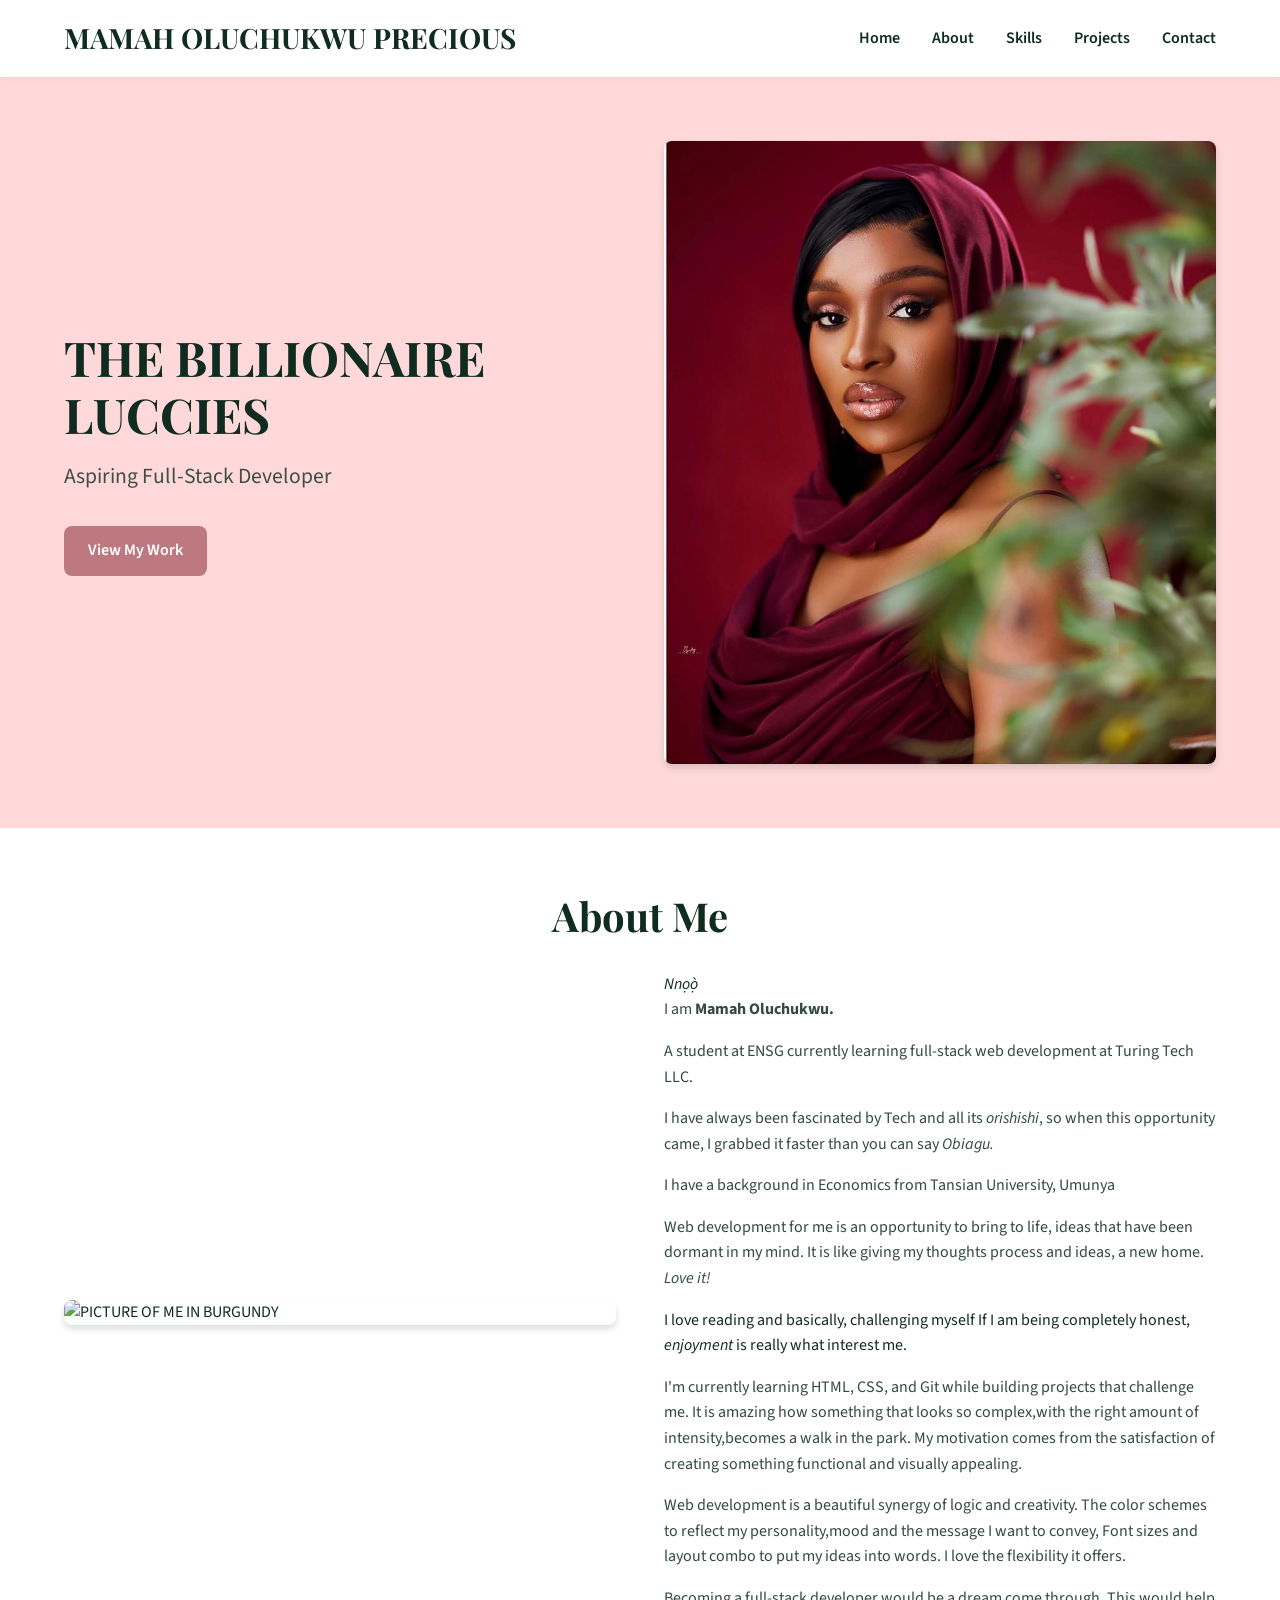
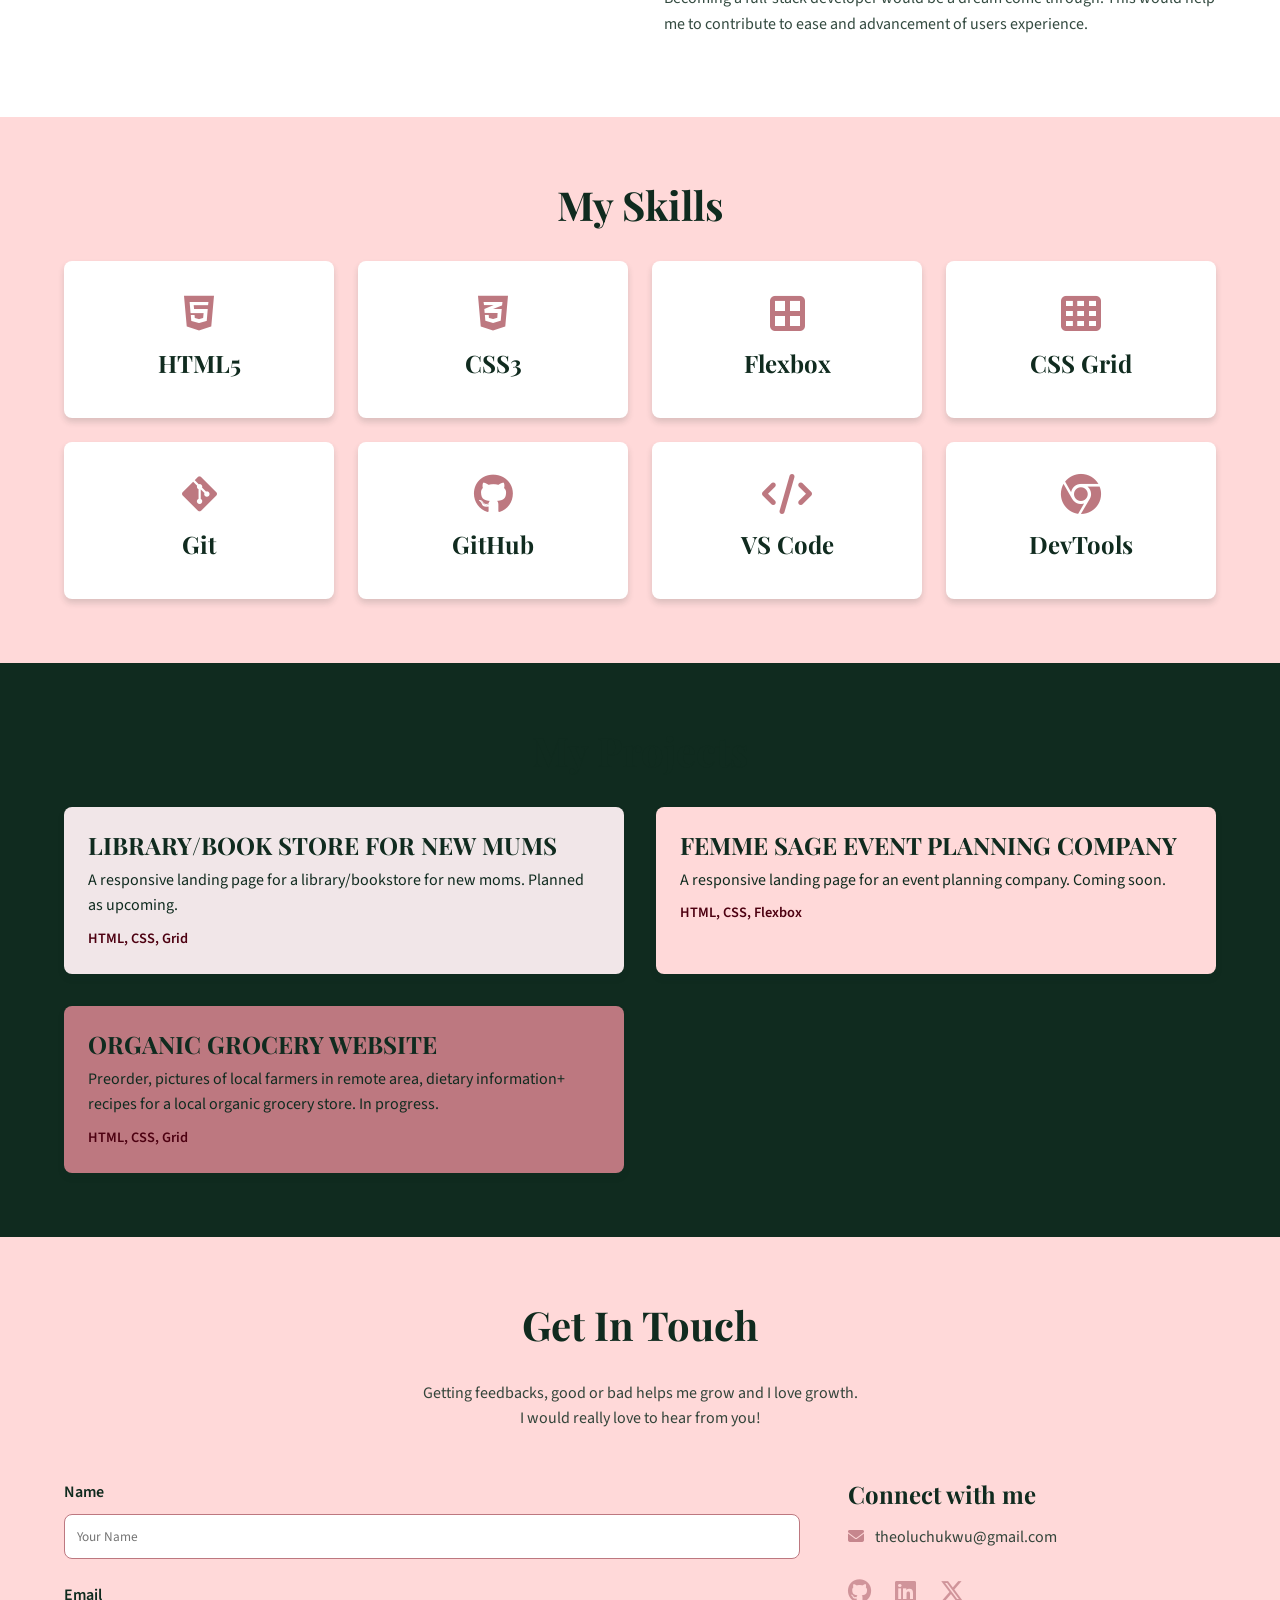
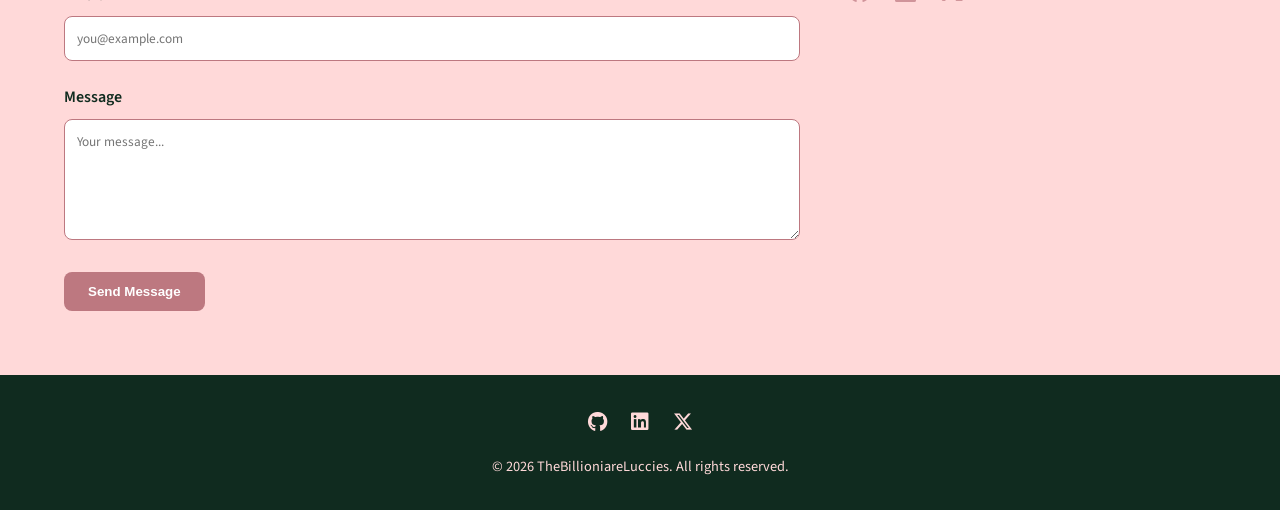
==== index.html @ 10943e88 "first commit" ====
<!DOCTYPE html>
<html lang="en">
<head>
  <meta charset="UTF-8">
  <meta name="viewport" content="width=device-width, initial-scale=1.0">
  <title>MAMAH OLUCHUKWU PRECIOUS | Portfolio</title>
  <!-- Google Fonts: Playfair Display for headings, Source Sans Pro for body -->
  <link href="https://fonts.googleapis.com/css2?family=Playfair+Display:wght@600;700&family=Source+Sans+Pro:wght@400;600&display=swap" rel="stylesheet">
  <!-- Font Awesome for icons -->
  <link rel="stylesheet" href="https://cdnjs.cloudflare.com/ajax/libs/font-awesome/6.5.0/css/all.min.css">
  <link rel="stylesheet" href="./index.css">
</head>
<body>
  <!-- 1. Navigation Bar (Sticky) -->
  <header>
    <nav id="navbar">
      <div class="container nav-container">
        <a href="#home" class="logo">MAMAH OLUCHUKWU PRECIOUS</a>
        
        <!-- CSS-only hamburger toggle -->
        <input type="checkbox" id="nav-toggle" class="nav-toggle" aria-label="Toggle navigation">
        <label for="nav-toggle" class="hamburger" aria-expanded="false" aria-controls="nav-links">
          <i class="fa-solid fa-bars"></i>
        </label>

        <ul class="nav-links" id="nav-links">
          <li><a href="#home">Home</a></li>
          <li><a href="#about">About</a></li>
          <li><a href="#skills">Skills</a></li>
          <li><a href="#projects">Projects</a></li>
          <li><a href="#contact">Contact</a></li>
        </ul>
      </div>
    </nav>
  </header>

  <main>
    <!-- 2. Hero Section -->
    <section id="home" class="hero">
      <div class="container hero-content">
        <div class="hero-text">
          <h1>THE BILLIONAIRE LUCCIES</h1>
          <p class="tagline">Aspiring Full-Stack Developer</p>
          <a href="#projects" class="btn">View My Work</a>
        </div>
        <div class="hero-img">
          <img src="./images/WhatsApp Image 2026-04-25 at 9.08.44 AM.jpeg" alt="PICTURE OF ME IN BURGUNDY">
        </div>
      </div>
    </section>

    <!-- 3. About Me Section -->
    <section id="about" class="about">
      <div class="container">
        <h2>About Me</h2>
        <div class="about-grid">
          <div class="about-img">
            <img src="./images/IMG_9413.JPG (1).jpeg" alt="PICTURE OF ME IN BURGUNDY">
          </div>
          <div class="about-text">
             <em>Nnọọ̀</em>
                      <p>I am <strong>Mamah Oluchukwu.</strong>
                     <p>A student at ENSG currently learning full-stack web development at Turing Tech LLC.</p>
                     <p>I have always been fascinated by Tech and all its <em>orishishi</em>, so when this opportunity came, I grabbed it faster than you can say <em>Obiagu.</em></p>
                   <p>I have a background in Economics from Tansian University, Umunya</p>
                    </p><p> Web development for me is an opportunity to bring to life, ideas that have been dormant  in my mind. It is like giving my thoughts process and ideas, a new home. <em>Love it!</em></p>I love reading and basically, challenging myself If I am being completely honest, <em>enjoyment</em> is really what interest me.</p>
                    
            <p>I'm currently learning HTML, CSS, and Git while building projects that challenge me. It is amazing how something that looks so complex,with the right amount of intensity,becomes a walk in the park. My motivation comes from the satisfaction of creating something functional and visually appealing.</p>
            <p>Web development is a beautiful synergy of logic and creativity. The color schemes to reflect my personality,mood and the message I want to convey, Font sizes and layout combo to put my ideas into words. I love the flexibility it offers.<p>Becoming a full-stack developer would be a dream come through. This would help me  to contribute to ease and advancement of users experience.</p
          
        
      </div>
        </div>
      </div>
    </section>
    
    

    <!-- 4. Skills Section -->
    <section id="skills" class="skills">
      <div class="container">
        <h2>My Skills</h2>
        <div class="skills-grid">
          <article class="skill-card">
            <i class="fa-brands fa-html5"></i>
            <h3>HTML5</h3>
          </article>
          <article class="skill-card">
            <i class="fa-brands fa-css3-alt"></i>
            <h3>CSS3</h3>
          </article>
          <article class="skill-card">
            <i class="fa-solid fa-border-all"></i>
            <h3>Flexbox</h3>
          </article>
          <article class="skill-card">
            <i class="fa-solid fa-table-cells"></i>
            <h3>CSS Grid</h3>
          </article>
          <article class="skill-card">
            <i class="fa-brands fa-git-alt"></i>
            <h3>Git</h3>
          </article>
          <article class="skill-card">
            <i class="fa-brands fa-github"></i>
            <h3>GitHub</h3>
          </article>
          <article class="skill-card">
            <i class="fa-solid fa-code"></i>
            <h3>VS Code</h3>
          </article>
          <article class="skill-card">
            <i class="fa-brands fa-chrome"></i>
            <h3>DevTools</h3>
          </article>
        </div>
      </div>
    </section>

    <!-- 5. Projects Showcase -->
    <section id="projects" class="projects">
      <div class="container">
        <h2>My Projects</h2>
        <div class="projects-grid">
            <article class="my-project1">
                <div class="project-img">
                    <div class="project-overlay">
                        <a href="#" class="btn-small">Live Demo</a>
                        <a href="#" class="btn-small">GitHub</a>
                    </div>
                </div>
               <div class="project-info">
              <h3>LIBRARY/BOOK STORE FOR NEW MUMS</h3>
              <p>A responsive landing page for a library/bookstore for new moms. Planned as upcoming.
              <p class="tech-used">HTML, CSS, Grid</p>
            </div>
          </article>

          <article class="my-project2">
            <div class="project-img">
              <div class="project-overlay">
                <a href="#" class="btn-small">Live Demo</a>
                <a href="#" class="btn-small">GitHub</a>
              </div>
            </div>
            <div class="project-info">
               <h3>FEMME SAGE EVENT PLANNING COMPANY</h3>
              <p>A responsive landing page for an event planning company. Coming soon. 
              </p>
              <p class="tech-used">HTML, CSS, Flexbox</p>
            </div>
          </article>

          <article class="my-project3">
            <div class="project-img">
              <div class="project-overlay">
                <a href="#" class="btn-small">Live Demo</a>
                <a href="#" class="btn-small">GitHub</a>
              </div>
            <div class="project-info">
              
              <h3>ORGANIC GROCERY WEBSITE</h3>
              <p>Preorder, pictures of local farmers in remote area, dietary information+ recipes for a local organic grocery store. In progress.</p>
              <p class="tech-used">HTML, CSS, Grid</p>
            </div>
          </article>
        </div>
      </div>
    </section>

    <!-- 6. Contact Section -->
    <section id="contact" class="contact">
      <div class="container">
        <h2>Get In Touch</h2>
        <p class="contact-intro">Getting feedbacks, good or bad helps me grow and I love growth.
          <br>I would really love to hear from you!</p>
        <div class="contact-grid">
          <form class="contact-form" action="#" method="post">
            <label for="name">Name</label>
            <input type="text" id="name" name="name" placeholder="Your Name" required>

            <label for="email">Email</label>
            <input type="email" id="email" name="email" placeholder="you@example.com" required>

            <label for="message">Message</label>
            <textarea id="message" name="message" rows="5" placeholder="Your message..." required></textarea>

            <button type="submit" class="btn">Send Message</button>
          </form>

          <div class="contact-info">
            <h3>Connect with me</h3>
            <p><i class="fa-solid fa-envelope"></i> theoluchukwu@gmail.com</p>
            <div class="social-links">
              <a href="https://github.com/billionaireoluchukwu/Personal-project-html" aria-label="GitHub"><i class="fa-brands fa-github"></i></a>
              <a href="https://www.linkedin.com/in/mamah-oluchukwu-2964941b4/?lipi=urn%3Ali%3Apage%3Ad_flagship3_feed%3BiszJFeLiRJqVcAa8MVOJcA%3D%3D" aria-label="LinkedIn"><i class="fa-brands fa-linkedin"></i></a>
              <a href="https://x.com/lulubillionaire?s=21k" aria-label="Twitter"><i class="fa-brands fa-x-twitter"></i></a>
            </div>
          </div>
        </div>
      </div>
    </section>
  </main>

  <!-- 7. Footer -->
  <footer class="footer">
    <div class="container">
      <div class="footer-social">
        <a href="#" aria-label="GitHub"><i class="fa-brands fa-github"></i></a>
        <a href="#" aria-label="LinkedIn"><i class="fa-brands fa-linkedin"></i></a>
        <a href="#" aria-label="Twitter"><i class="fa-brands fa-x-twitter"></i></a>
      </div>
      <p>&copy; 2026 TheBillioniareLuccies. All rights reserved.</p>
    </div>
  </footer>
</body>
</html>
---- index.css ----
/* ===== Base & Variables ===== */
:root {
  /* New Palette: #bd7880 #102b1f #ffd9d9 #4d0011 */
  --primary: #bd7880;        /* Dusty Rose - main accent, buttons, links */
  --primary-dark: #4d0011;   /* Deep Burgundy - hover states */
  --text: #102b1f;           /* Dark Green - main text */
  --text-light: #102b1f;     /* Same dark green at lower opacity via color */
  --bg: #FFFFFF;             /* White - main background */
  --bg-alt: #ffd9d9;         /* Blush Pink - alternate section bg */
  --footer-bg: #102b1f;      /* Dark Green - footer */
  --radius: 8px;
  --shadow: 0 4px 6px rgba(16, 43, 31, 0.15);
  --transition: all 0.3s ease;
}

* {
  margin: 0;
  padding: 0;
  box-sizing: border-box;
}

html {
  scroll-behavior: smooth;
  font-size: 16px;
}

body {
  font-family: 'Source Sans Pro', sans-serif;
  color: var(--text);
  background: var(--bg);
  line-height: 1.6;
}

h1, h2, h3 {
  font-family: 'Playfair Display', serif;
  font-weight: 700;
  line-height: 1.2;
}

h1 { font-size: 3rem; margin-bottom: 1rem; }
h2 { font-size: 2.5rem; margin-bottom: 2rem; text-align: center; }
h3 { font-size: 1.5rem; margin-bottom: 0.5rem; }

img {
  max-width: 100%;
  height: auto;
  display: block;
}

a {
  color: var(--primary);
  text-decoration: none;
  transition: var(--transition);
}

a:hover {
  color: var(--primary-dark);
}

.container {
  width: 90%;
  max-width: 1200px;
  margin: 0 auto;
  padding: 4rem 0;
}

.btn {
  display: inline-block;
  background: var(--primary);
  color: #fff;
  padding: 0.75rem 1.5rem;
  border-radius: var(--radius);
  font-weight: 600;
  transition: var(--transition);
  border: none;
  cursor: pointer;
}

.btn:hover {
  background: var(--primary-dark);
  transform: translateY(-2px);
  box-shadow: var(--shadow);
}

.btn-small {
  padding: 0.5rem 1rem;
  font-size: 0.9rem;
  background: var(--primary);
  color: #fff;
  border-radius: var(--radius);
}

/* ===== 1. Navigation Bar ===== */
#navbar {
  position: sticky;
  top: 0;
  background: var(--bg);
  box-shadow: 0 2px 4px rgba(0,0,0,0.05);
  z-index: 100;
}

.nav-container {
  display: flex;
  justify-content: space-between;
  align-items: center;
  padding: 1rem 0;
  position: relative;
}

.logo {
  font-family: 'Playfair Display', serif;
  font-size: 1.75rem;
  font-weight: 700;
  color: var(--text);
}

.nav-links {
  display: flex;
  list-style: none;
  gap: 2rem;
}

.nav-links a {
  color: var(--text);
  font-weight: 600;
}

.nav-links a:hover {
  color: var(--primary);
}

/* CSS-only hamburger */
.nav-toggle {
  display: none;
}

.hamburger {
  display: none;
  background: none;
  border: none;
  font-size: 1.5rem;
  cursor: pointer;
  color: var(--text);
}

/* ===== 2. Hero Section ===== */
.hero {
  background: var(--bg-alt);
}

.hero-content {
  display: flex;
  align-items: center;
  gap: 3rem;
}

.hero-text {
  flex: 1;
}

.tagline {
  font-size: 1.35rem;
  color: var(--text);
  margin-bottom: 2rem;
  opacity: 0.8;
}

.hero-img {
  flex: 1;
}

.hero-img img {
  border-radius: var(--radius);
  box-shadow: var(--shadow);
}

/* ===== 3. About Section ===== */
.about-grid {
  display: grid;
  grid-template-columns: 1fr 1fr;
  gap: 3rem;
  align-items: center;
}

.about-img img {
  border-radius: var(--radius);
  box-shadow: var(--shadow);
}

.about-text p {
  margin-bottom: 1rem;
  color: var(--text);
  opacity: 0.85;
}

/* ===== 4. Skills Section ===== */
.skills {
  background: var(--bg-alt);
}

.skills-grid {
  display: grid;
  grid-template-columns: repeat(4, 1fr);
  gap: 1.5rem;
}

.skill-card {
  background: var(--bg);
  padding: 2rem 1rem;
  text-align: center;
  border-radius: var(--radius);
  box-shadow: var(--shadow);
  transition: var(--transition);
}

.skill-card:hover {
  transform: translateY(-5px);
  box-shadow: 0 8px 15px rgba(0,0,0,0.1);
}

.skill-card i {
  font-size: 2.5rem;
  color: var(--primary);
  margin-bottom: 1rem;
}

/* ===== 5. Projects Section ===== */

.projects {
  background-color: #102b1f;
}
.projects-grid {
  display: grid;
  grid-template-columns: repeat(2, 1fr);
  gap: 2rem;
}

.my-project1 {
  background-color: #f1e6e8;
   border-radius: var(--radius);
  overflow: hidden;
  box-shadow: var(--shadow);
  transition: var(--transition);
}

.my-project2 {
  background-color: #ffd9d9;
   border-radius: var(--radius);
  overflow: hidden;
  box-shadow: var(--shadow);
  transition: var(--transition);
}

.my-project3 {
  background-color: #bd7880;
   border-radius: var(--radius);
  overflow: hidden;
  box-shadow: var(--shadow);
  transition: var(--transition);
}
.project-card {
  background: var(--bg);
  border-radius: var(--radius);
  overflow: hidden;
  box-shadow: var(--shadow);
  transition: var(--transition);
}

.my-project1:hover, 
 .my-project2:hover,
 .my-project3:hover {
  transform: translateY(-5px);
}

.project-img {
  position: relative;
  overflow: hidden;
}

.project-overlay {
  position: absolute;
  inset: 0;
  background: rgba(77, 0, 17, 0.9);
  display: flex;
  justify-content: center;
  align-items: center;
  gap: 1rem;
  opacity: 0;
  transition: var(--transition);
}

.project-card:hover .project-overlay {
  opacity: 1;
}

.project-info {
  padding: 1.5rem;
}

.tech-used {
  font-size: 0.9rem;
  color: var(--primary-dark);
  font-weight: 600;
  margin-top: 0.5rem;
}

/* ===== 6. Contact Section ===== */
.contact {
  background: var(--bg-alt);
}

.contact-intro {
  text-align: center;
  margin-bottom: 3rem;
  color: var(--text);
  opacity: 0.85;
}

.contact-grid {
  display: grid;
  grid-template-columns: 2fr 1fr;
  gap: 3rem;
}

.contact-form label {
  display: block;
  margin-bottom: 0.5rem;
  font-weight: 600;
}

.contact-form input,
.contact-form textarea {
  width: 100%;
  padding: 0.75rem;
  margin-bottom: 1.5rem;
  border: 1px solid var(--primary);
  border-radius: var(--radius);
  font-family: inherit;
  transition: var(--transition);
  background: var(--bg);
}

.contact-form input:focus,
.contact-form textarea:focus {
  outline: none;
  border-color: var(--primary-dark);
  box-shadow: 0 0 0 3px rgba(189, 120, 128, 0.2);
}

.contact-info h3 {
  margin-bottom: 1rem;
}

.contact-info p {
  margin-bottom: 1.5rem;
  color: var(--text);
  opacity: 0.85;
}

.contact-info i {
  margin-right: 0.5rem;
  color: var(--primary);
}

.social-links {
  display: flex;
  gap: 1rem;
}

.social-links a {
  font-size: 1.5rem;
  color: var(--text);
  opacity: 0.7;
}

.social-links a:hover {
  color: var(--primary);
  opacity: 1;
}

/* ===== 7. Footer ===== */
.footer {
  background: var(--footer-bg);
  color: #ffd9d9;
  text-align: center;
}

.footer .container {
  padding: 2rem 0;
}

.footer-social {
  margin-bottom: 1rem;
  display: flex;
  justify-content: center;
  gap: 1.5rem;
}

.footer-social a {
  color: #ffd9d9;
  font-size: 1.25rem;
}

.footer-social a:hover {
  color: #fff;
}

.footer p {
  font-size: 0.9rem;
}

/* ===== Responsive Breakpoints ===== */
/* Tablet: 768px - 1023px */
@media (max-width: 1023px) {
  .skills-grid {
    grid-template-columns: repeat(3, 1fr);
  }
  
  .projects-grid {
    grid-template-columns: 1fr;
  }

  .contact-grid {
    grid-template-columns: 1fr;
  }
}

/* Mobile: 320px - 767px */
@media (max-width: 767px) {
  h1 { font-size: 2.25rem; }
  h2 { font-size: 2rem; }
  
  .container {
    padding: 3rem 0;
  }

  /* CSS-only hamburger menu */
  .hamburger {
    display: block;
    z-index: 101;
  }

  .nav-links {
    display: flex;
    flex-direction: column;
    position: absolute;
    top: 100%;
    left: 0;
    right: 0;
    background: var(--bg);
    padding: 0 5%;
    box-shadow: var(--shadow);
    gap: 1rem;
    max-height: 0;
    overflow: hidden;
    transition: max-height 0.3s ease, padding 0.3s ease;
  }

  /* When checkbox is checked, show menu */
  .nav-toggle:checked ~ .nav-links {
    max-height: 300px;
    padding: 1rem 5%;
  }

  /* Update aria-expanded visually via CSS */
  .nav-toggle:checked + .hamburger {
    color: var(--primary);
  }

  .hero-content {
    flex-direction: column-reverse;
    text-align: center;
  }

  .about-grid {
    grid-template-columns: 1fr;
  }

  .skills-grid {
    grid-template-columns: repeat(2, 1fr);
  }
}
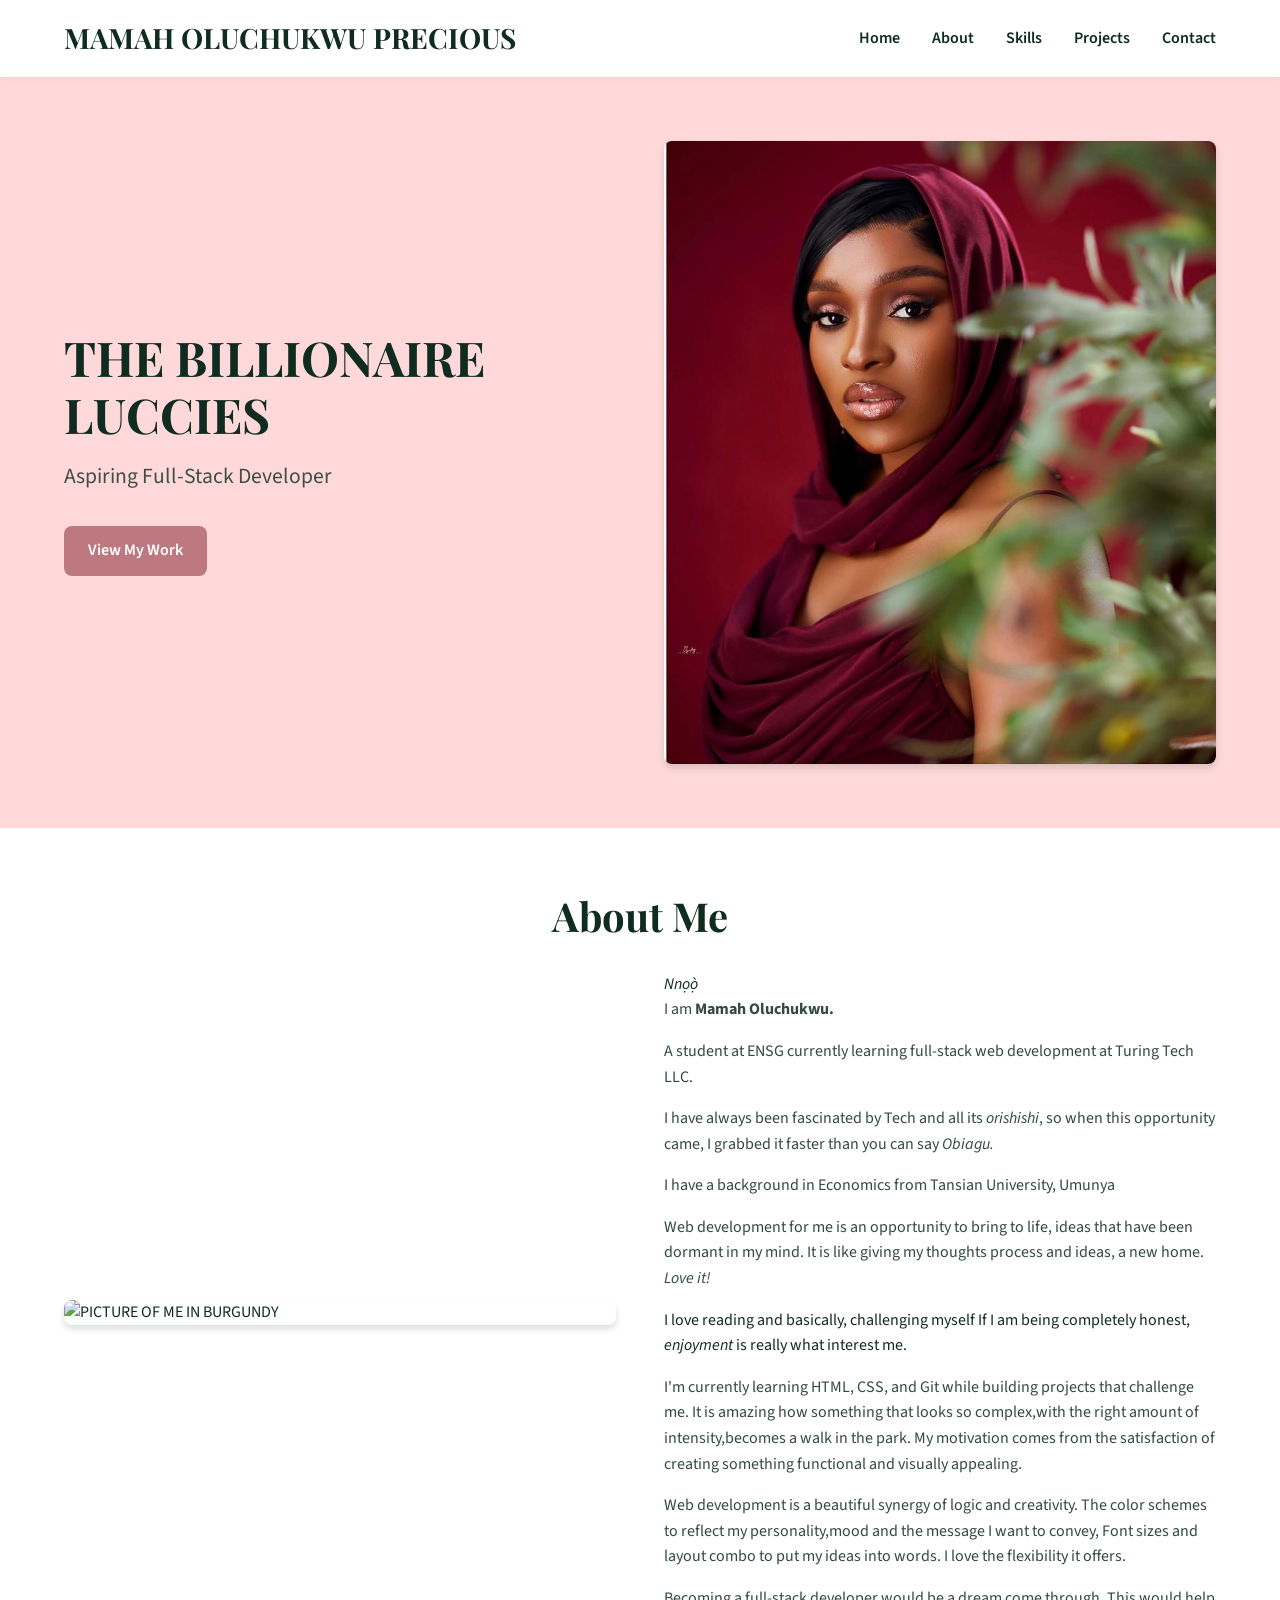
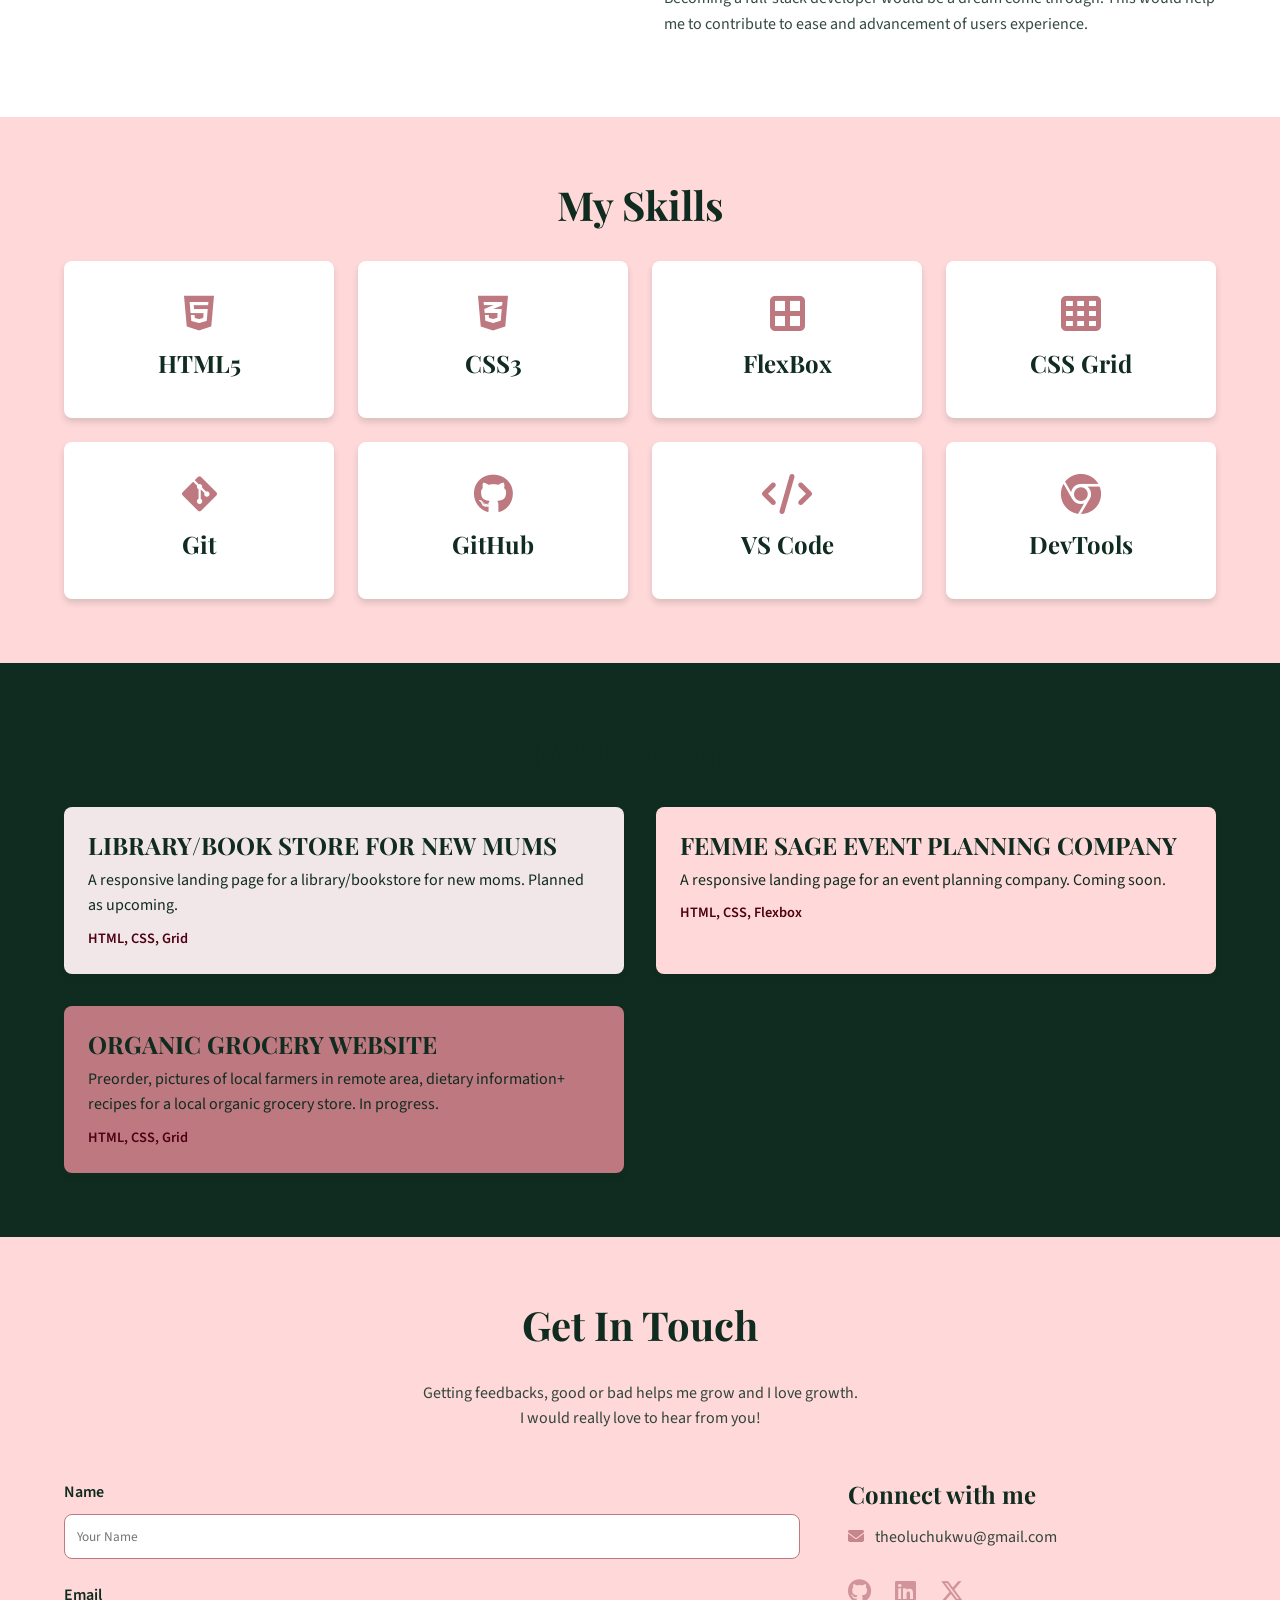
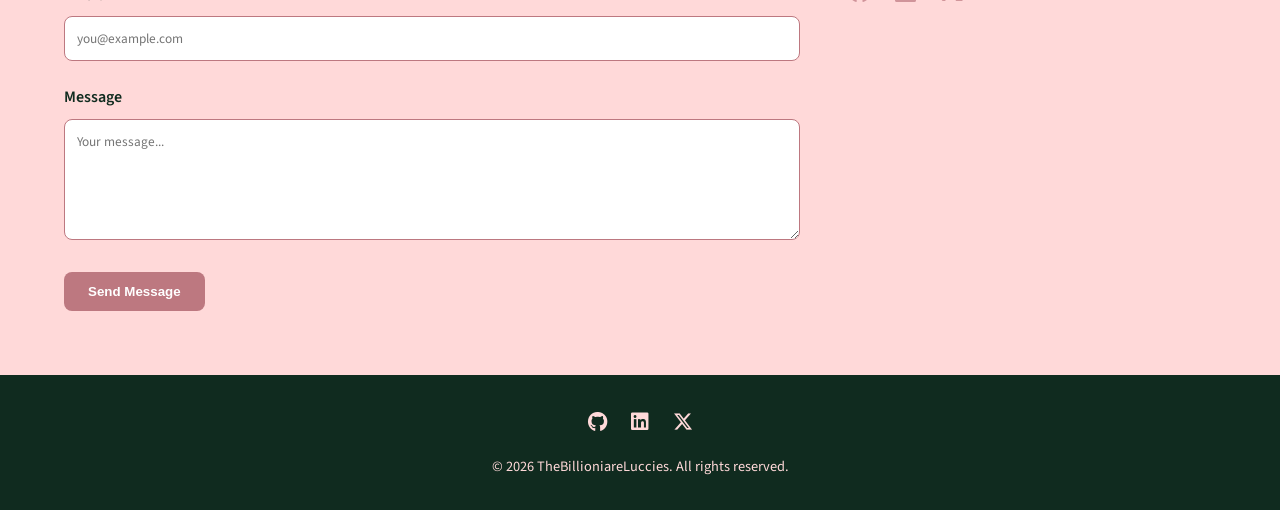
==== commit 936e4d8a: "second commit" ====
--- a/index.html
+++ b/index.html
@@ -91,7 +91,7 @@
           </article>
           <article class="skill-card">
             <i class="fa-solid fa-border-all"></i>
-            <h3>Flexbox</h3>
+            <h3>FlexBox</h3>
           </article>
           <article class="skill-card">
             <i class="fa-solid fa-table-cells"></i>
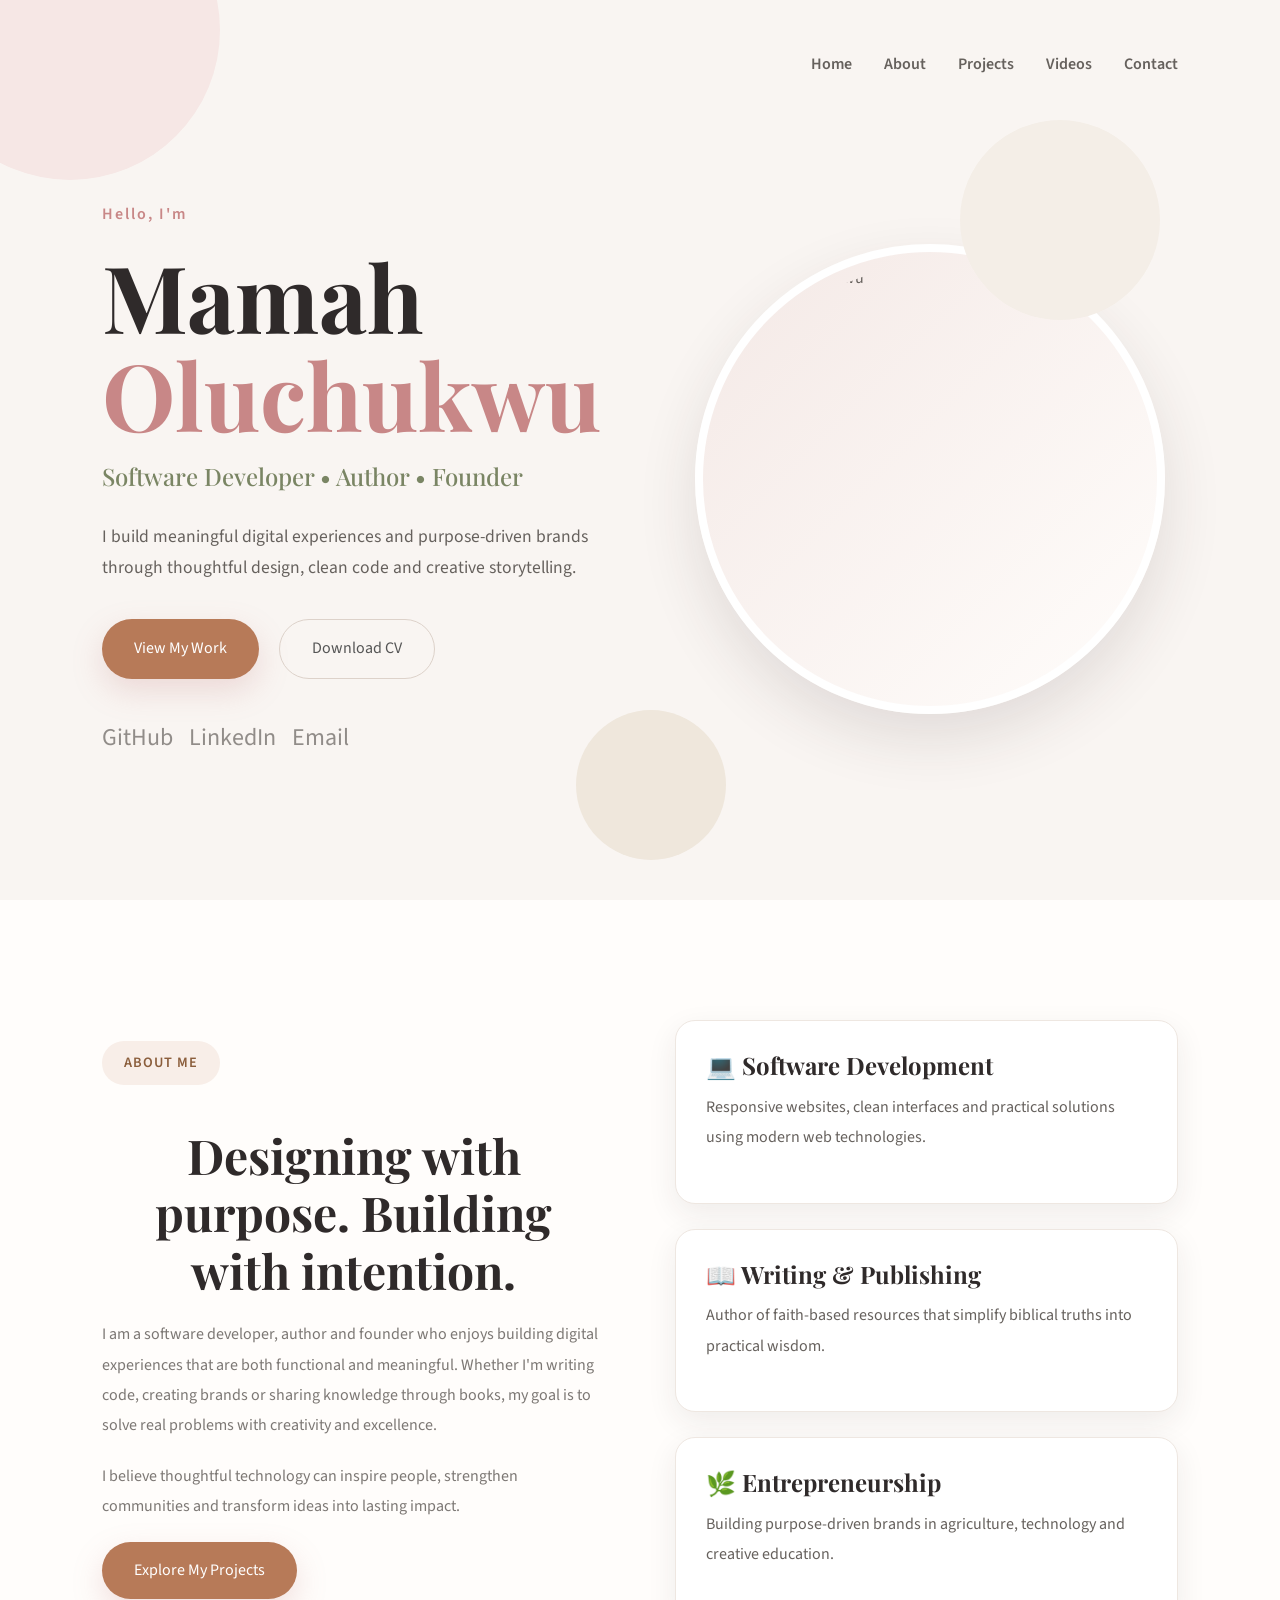
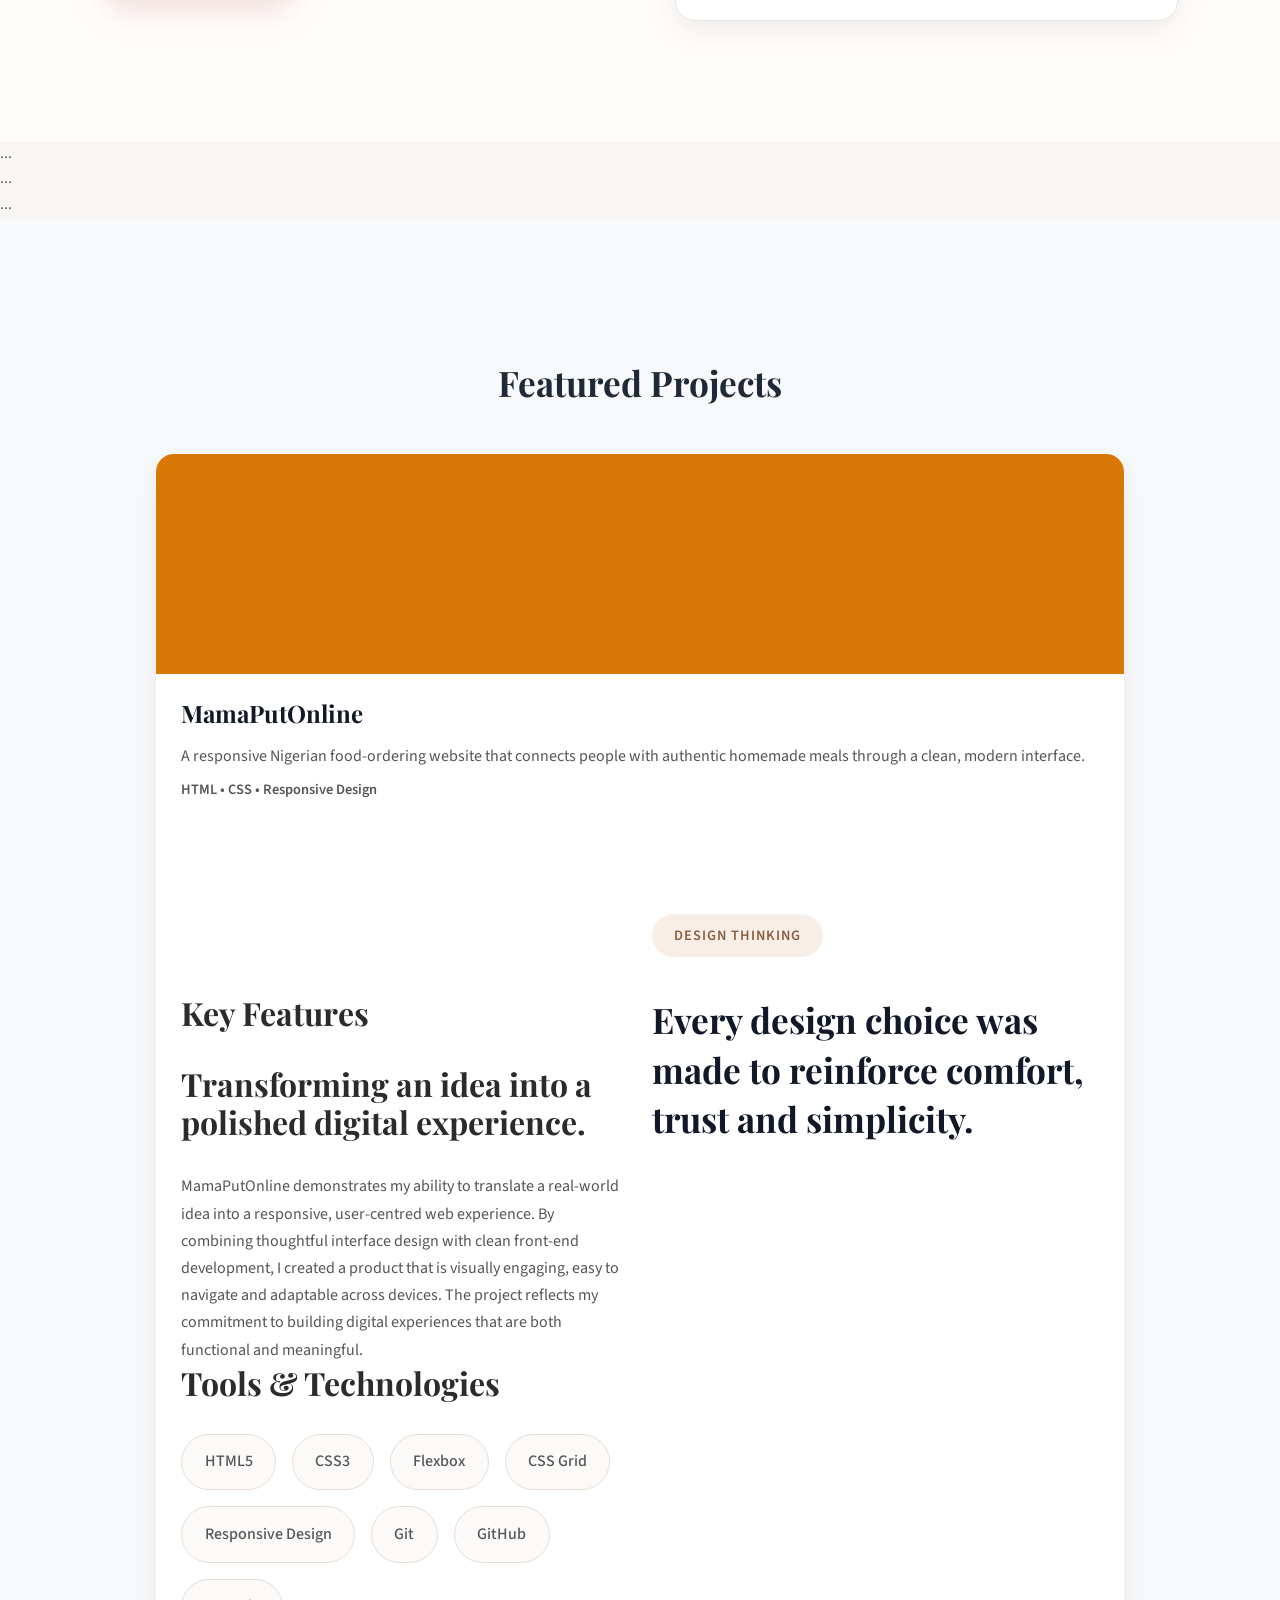
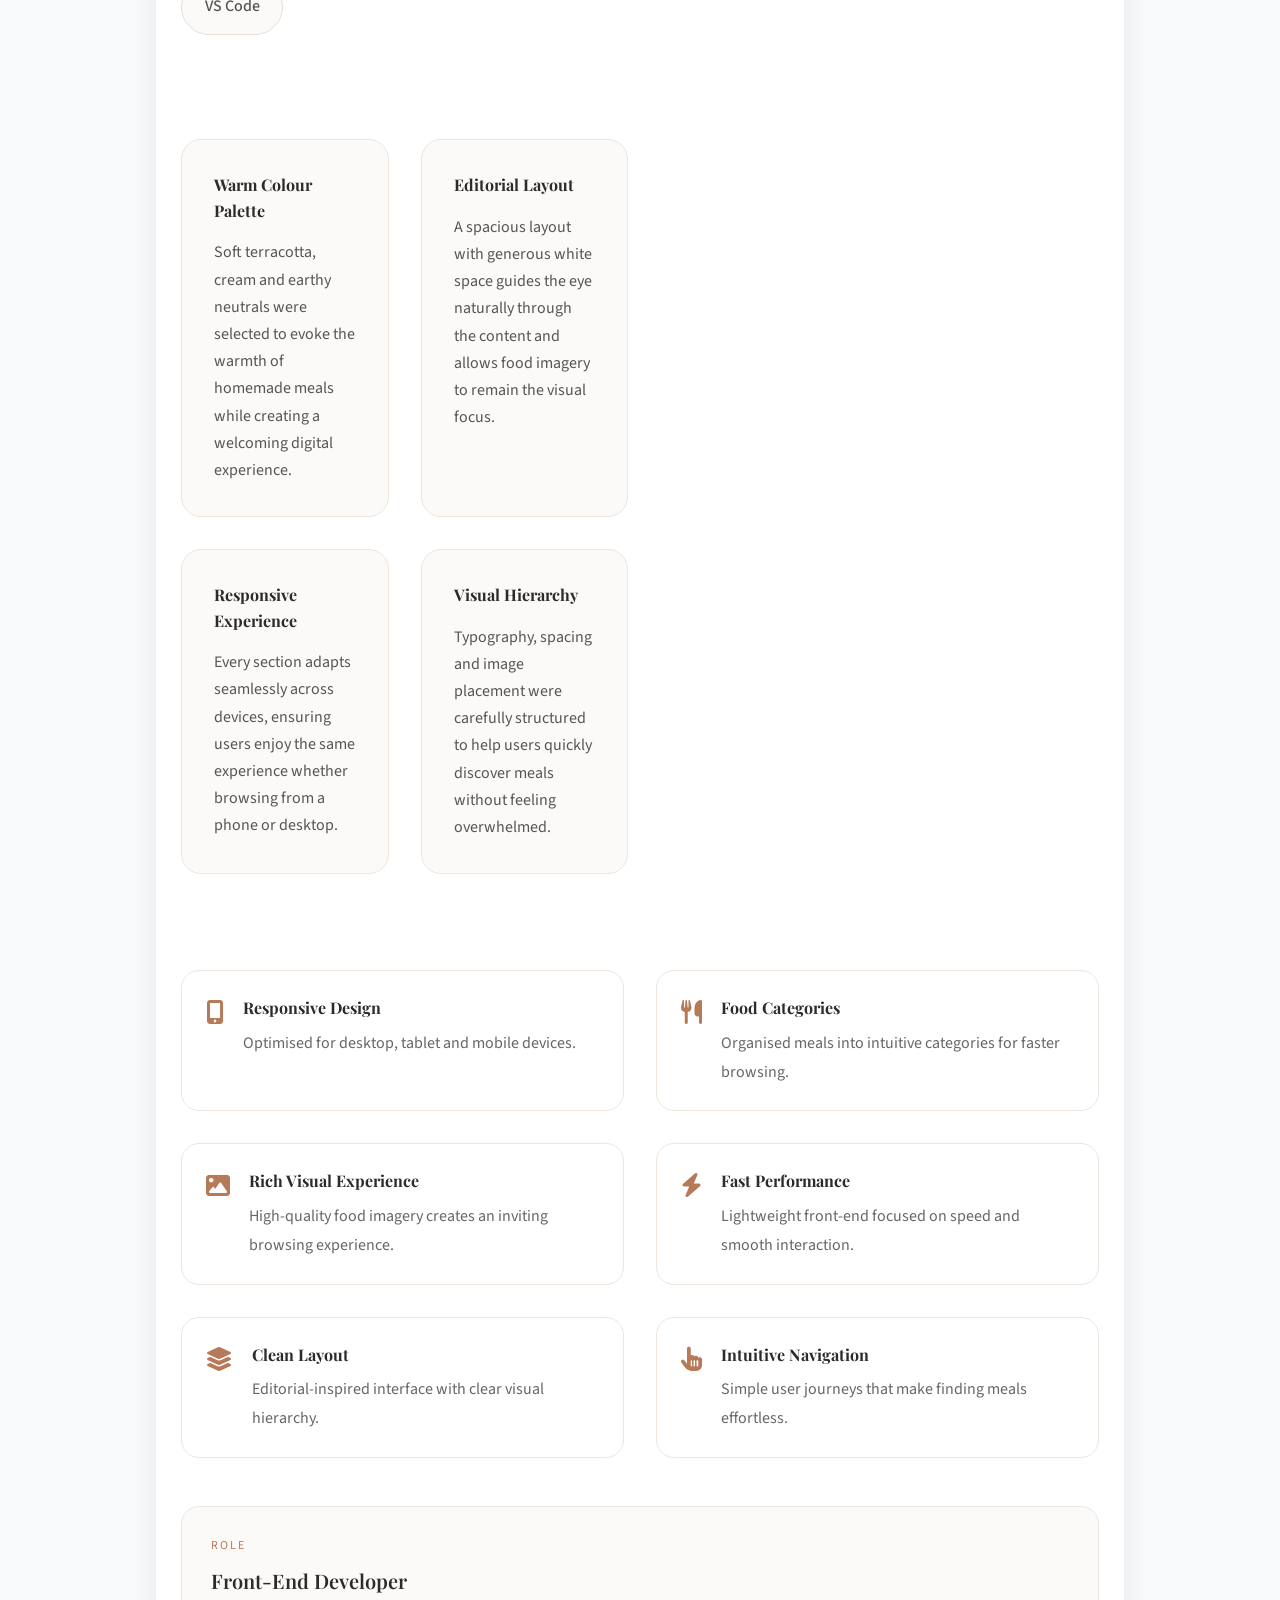
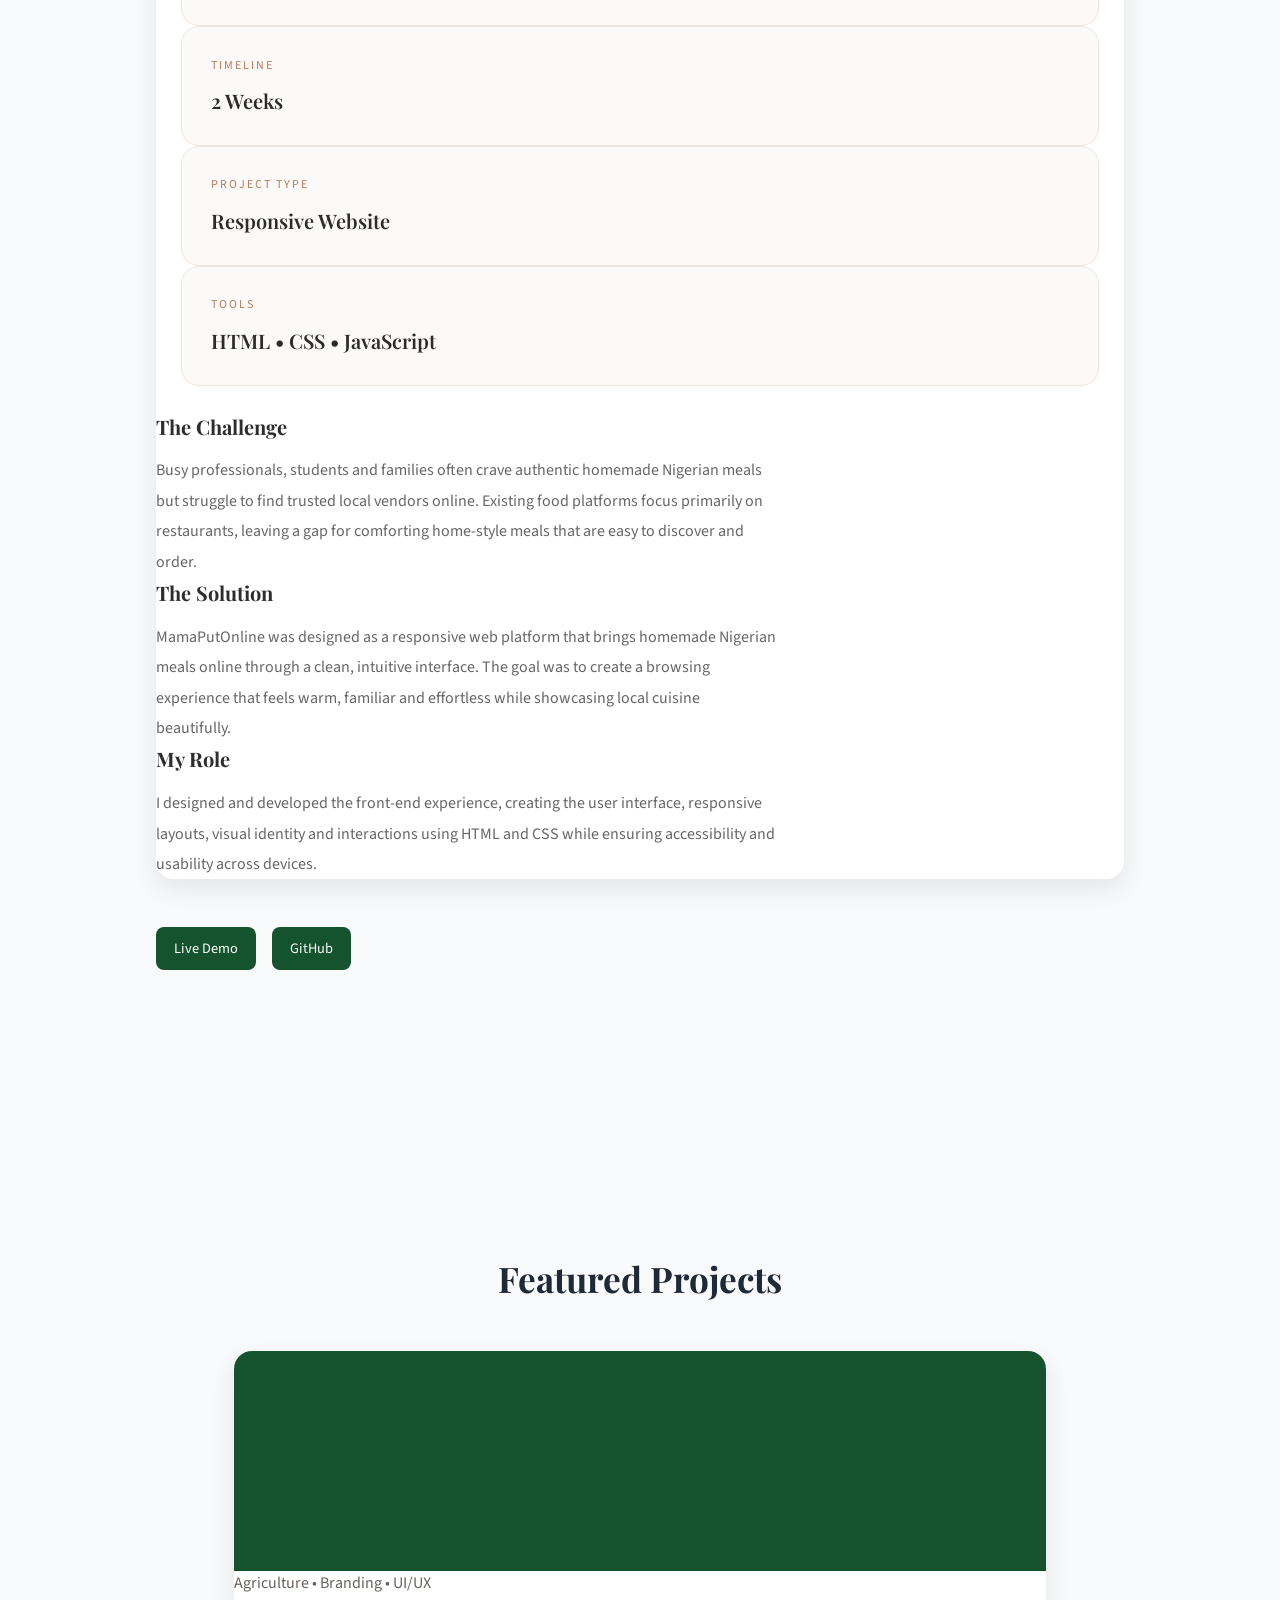
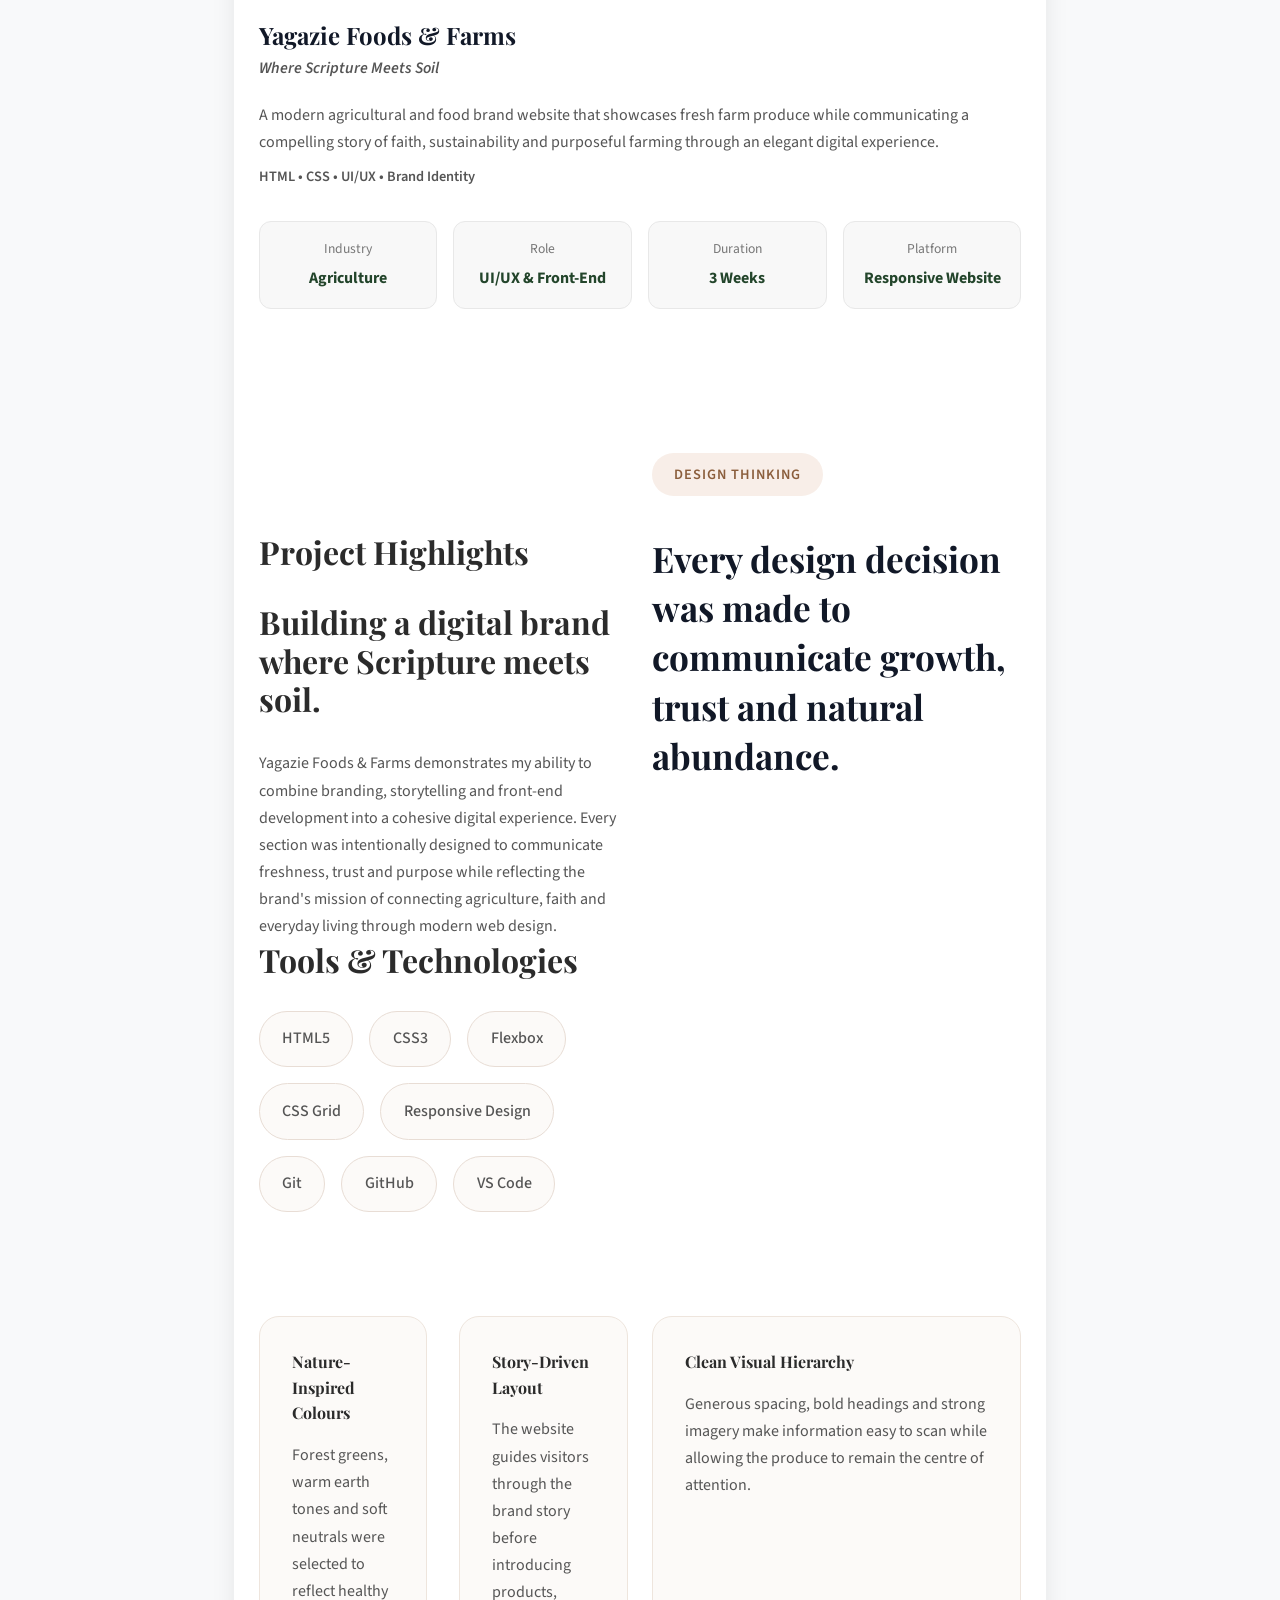
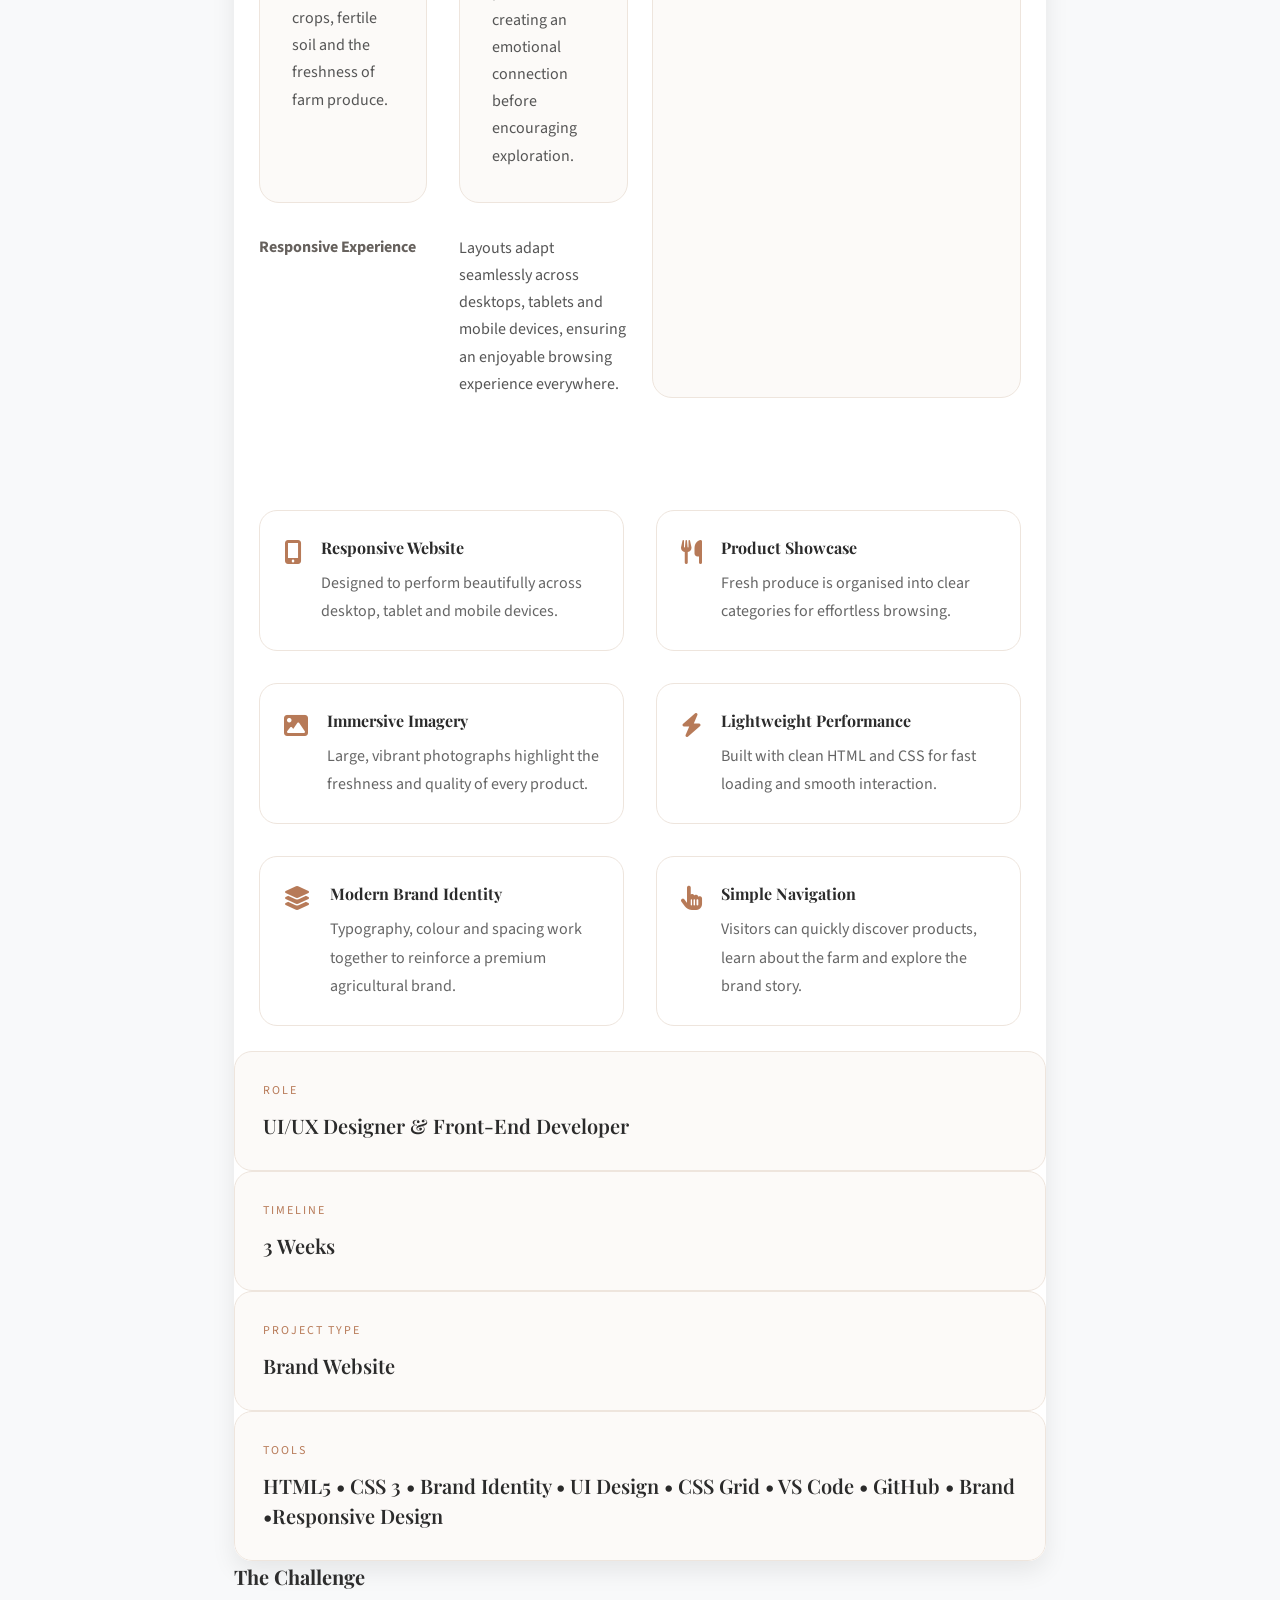
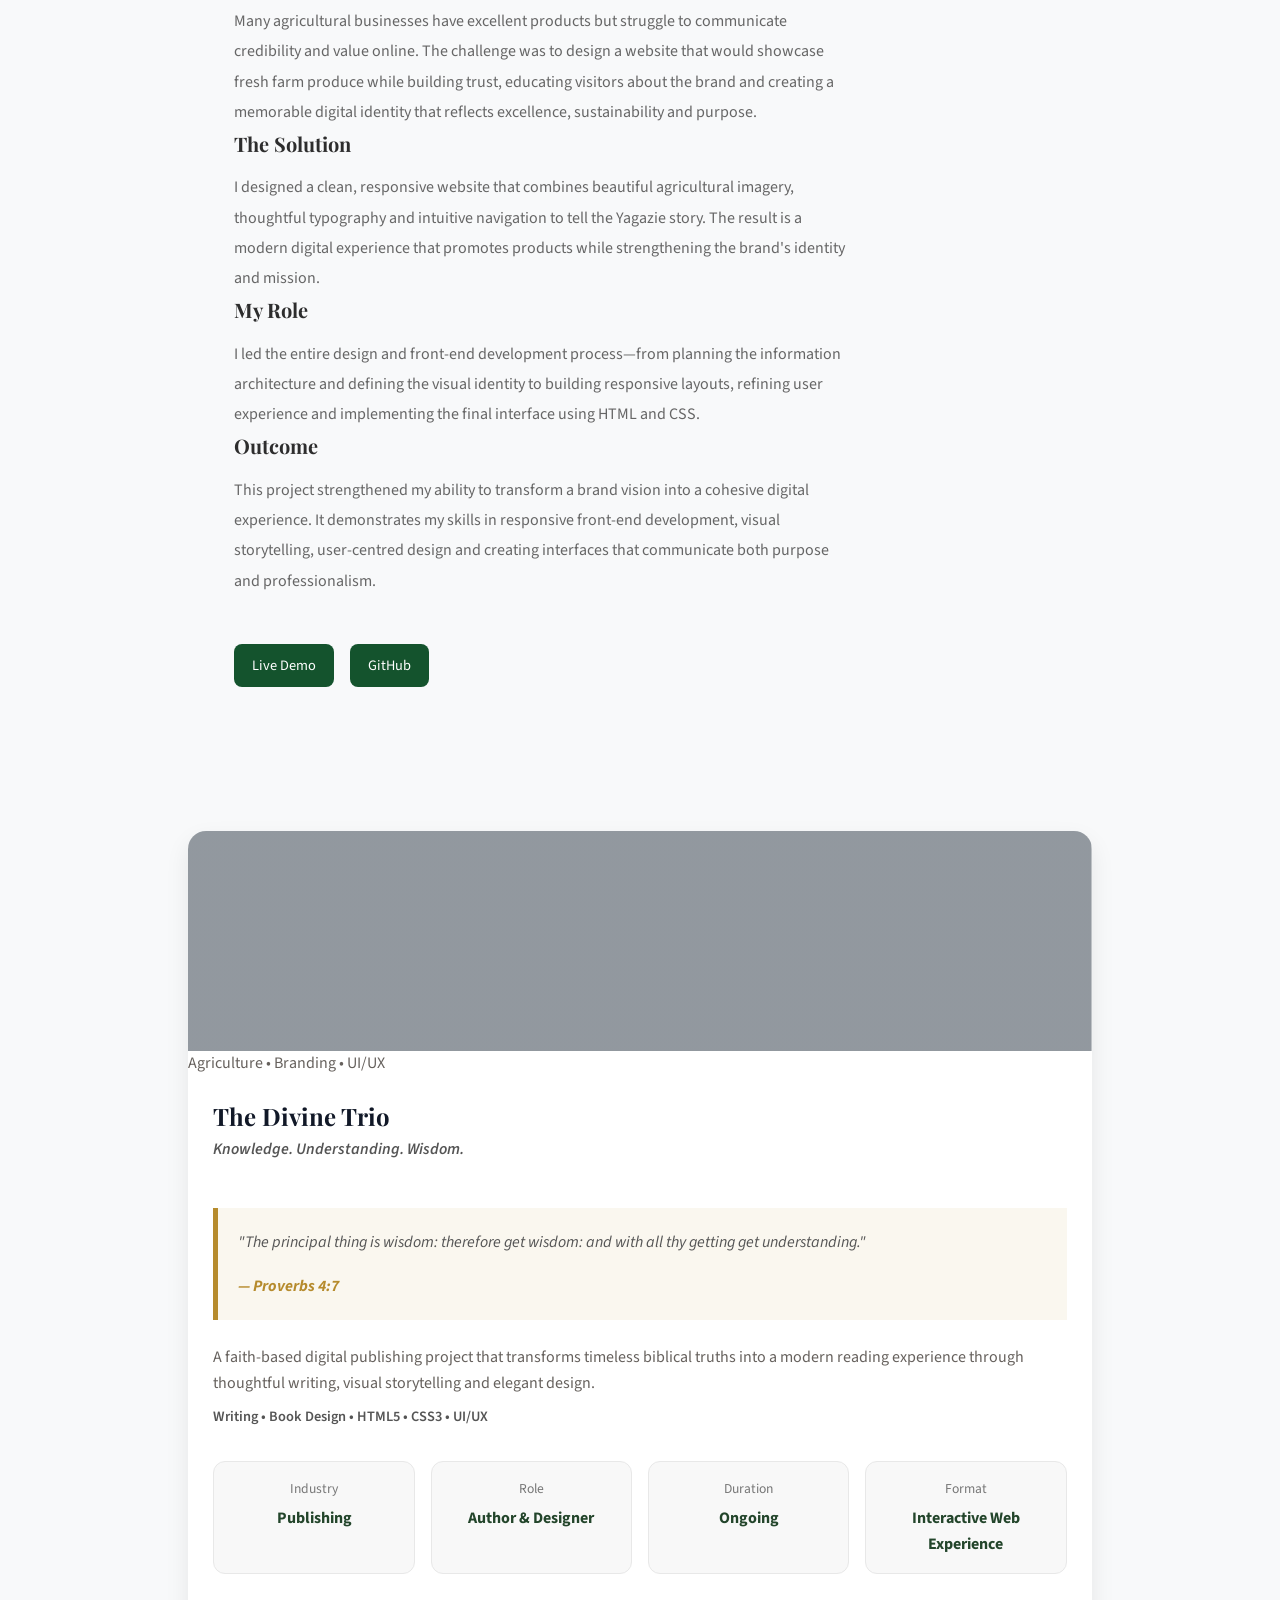
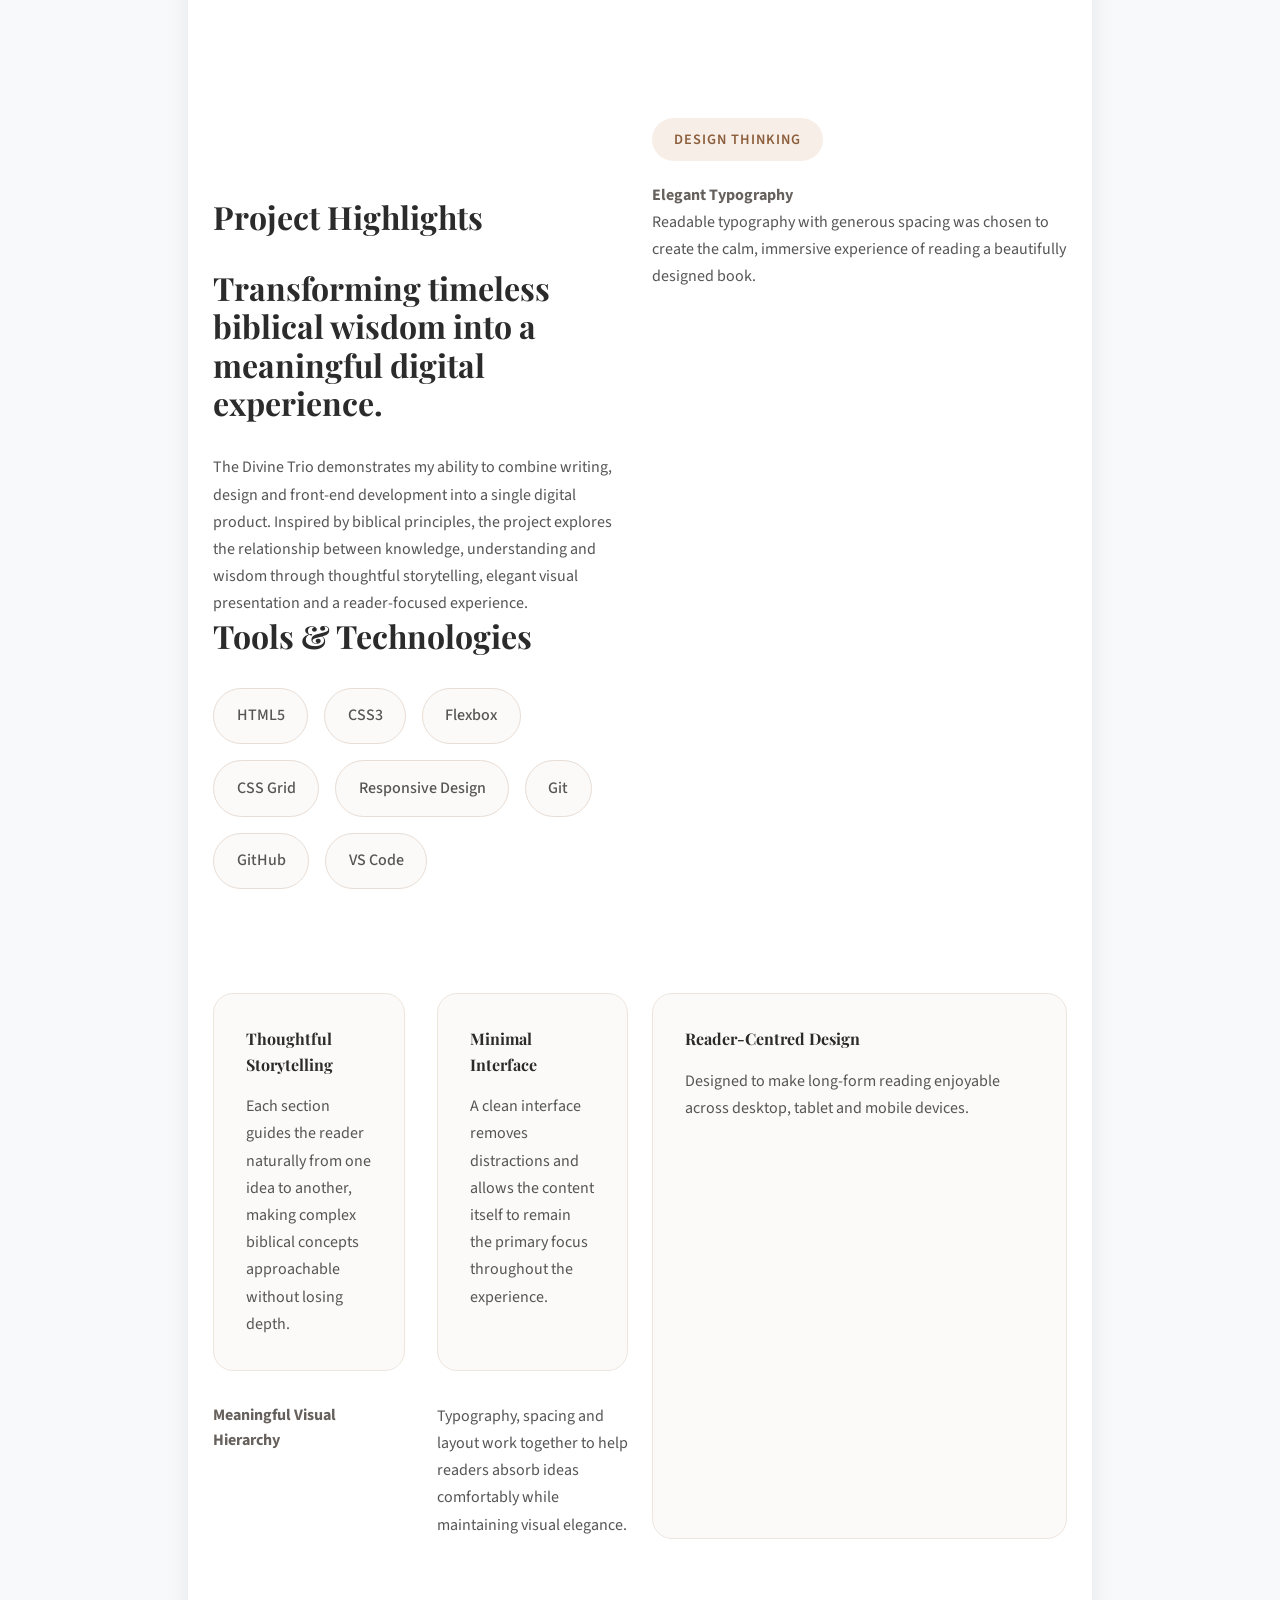
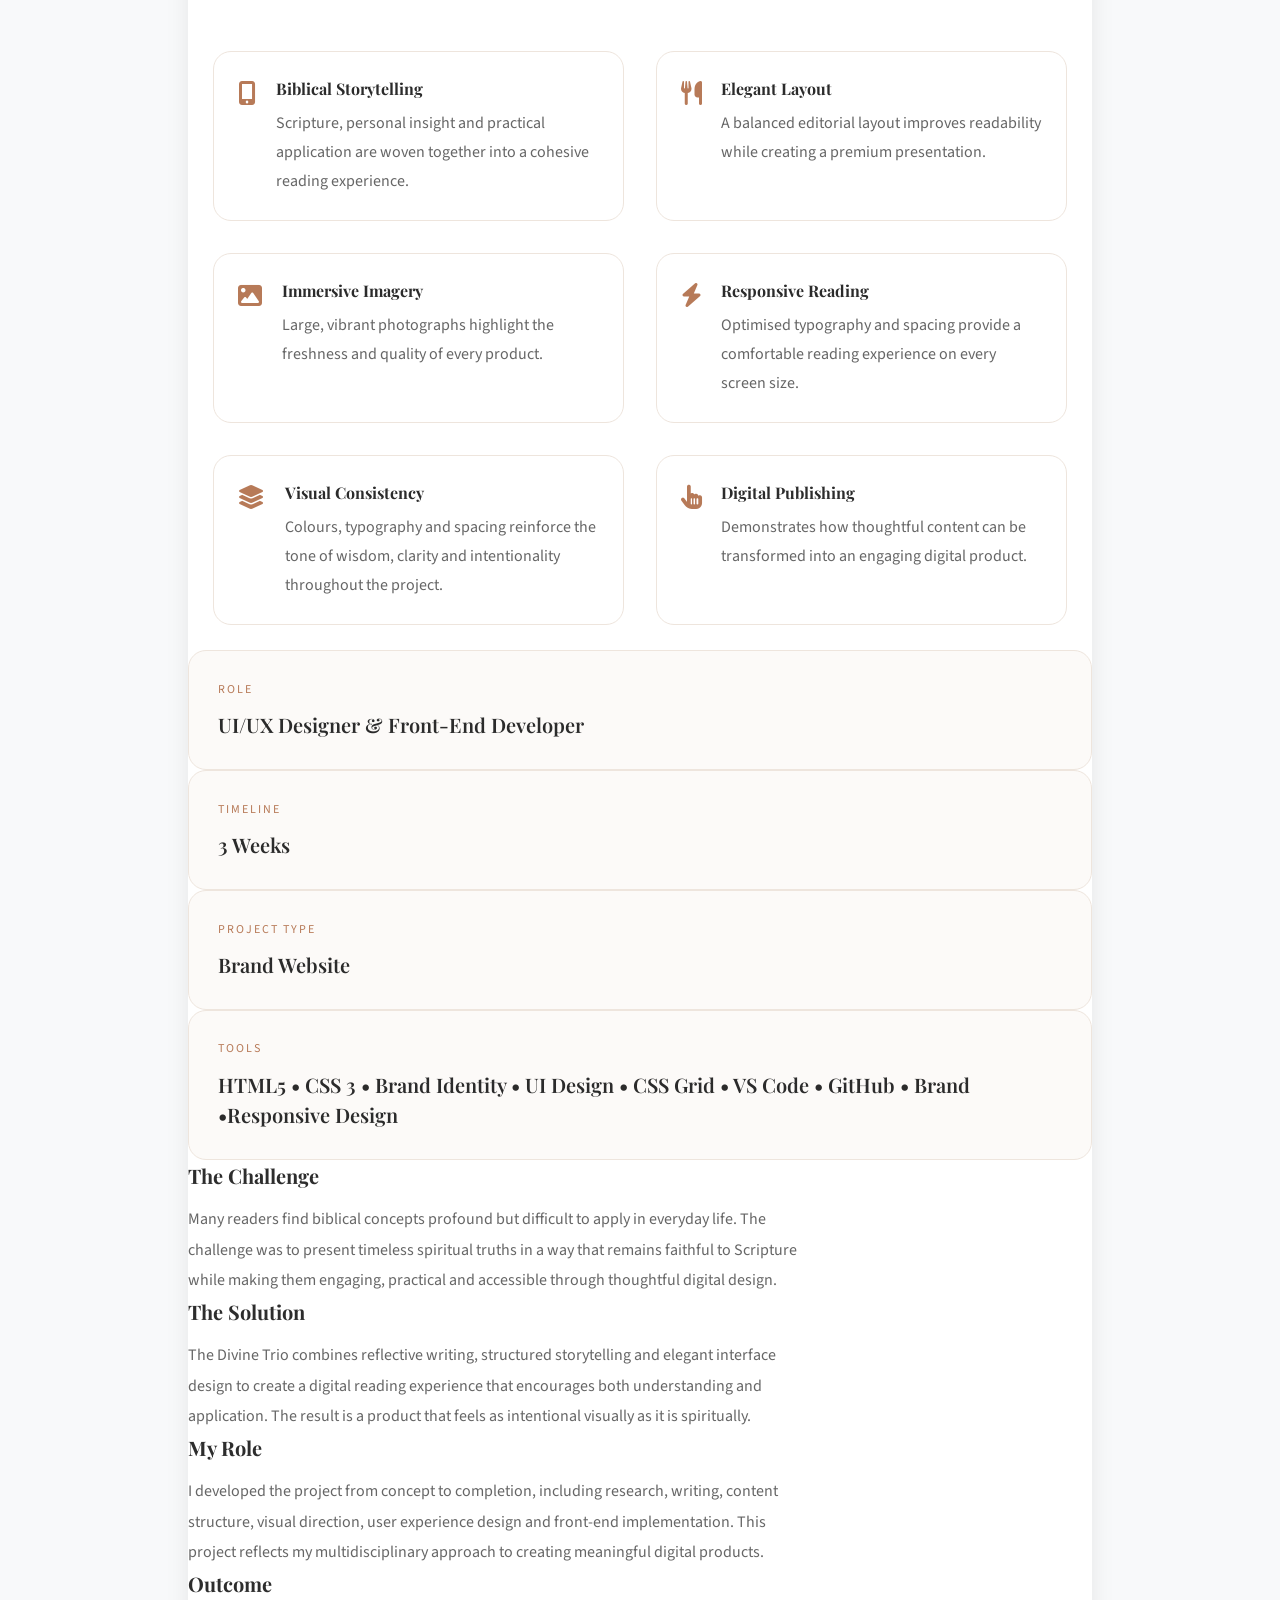
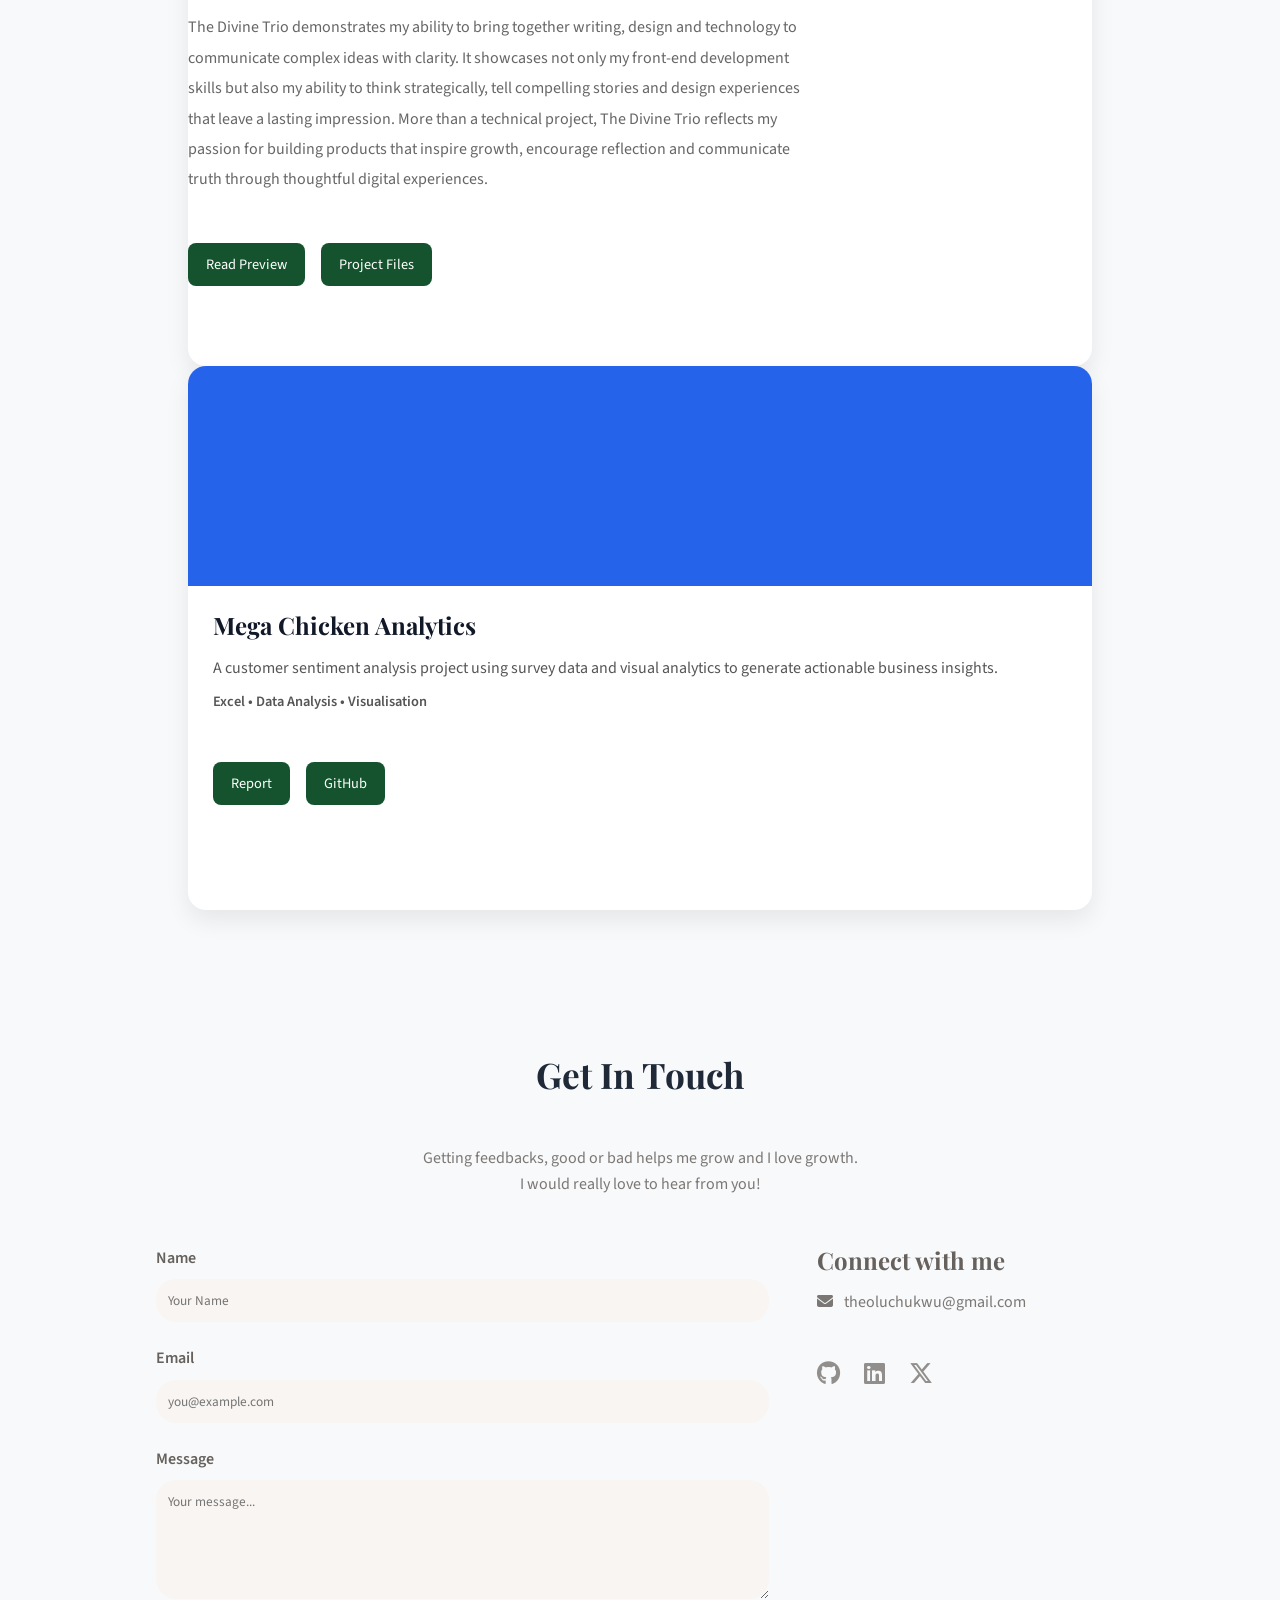
==== commit dfa2ee15: "adjusted work section, hero, footer, typography" ====
--- a/index.html
+++ b/index.html
@@ -9,164 +9,1036 @@
   <!-- Font Awesome for icons -->
   <link rel="stylesheet" href="https://cdnjs.cloudflare.com/ajax/libs/font-awesome/6.5.0/css/all.min.css">
   <link rel="stylesheet" href="./index.css">
+  <link rel="stylesheet"
+href="https://cdnjs.cloudflare.com/ajax/libs/font-awesome/6.7.2/css/all.min.css">
 </head>
 <body>
   <!-- 1. Navigation Bar (Sticky) -->
-  <header>
-    <nav id="navbar">
-      <div class="container nav-container">
-        <a href="#home" class="logo">MAMAH OLUCHUKWU PRECIOUS</a>
-        
-        <!-- CSS-only hamburger toggle -->
-        <input type="checkbox" id="nav-toggle" class="nav-toggle" aria-label="Toggle navigation">
-        <label for="nav-toggle" class="hamburger" aria-expanded="false" aria-controls="nav-links">
-          <i class="fa-solid fa-bars"></i>
-        </label>
-
-        <ul class="nav-links" id="nav-links">
-          <li><a href="#home">Home</a></li>
-          <li><a href="#about">About</a></li>
-          <li><a href="#skills">Skills</a></li>
-          <li><a href="#projects">Projects</a></li>
-          <li><a href="#contact">Contact</a></li>
+  
+
+  <main>
+    <!-- ================= HERO ================= -->
+<header class="hero" id="home">
+  <div class="shape shape-1"></div>
+<div class="shape shape-2"></div>
+<div class="shape shape-3"></div>
+
+    <nav class="navbar">
+
+        <a href="#" class="logo">MO.</a>
+
+        <ul class="nav-links">
+            <li><a href="#home">Home</a></li>
+            <li><a href="#about">About</a></li>
+            <li><a href="#work">Projects</a></li>
+            <li><a href="#videos">Videos</a></li>
+            <li><a href="#contact">Contact</a></li>
         </ul>
-      </div>
+
     </nav>
-  </header>
-
-  <main>
-    <!-- 2. Hero Section -->
-    <section id="home" class="hero">
-      <div class="container hero-content">
+
+    <div class="hero-content">
+
         <div class="hero-text">
-          <h1>THE BILLIONAIRE LUCCIES</h1>
-          <p class="tagline">Aspiring Full-Stack Developer</p>
-          <a href="#projects" class="btn">View My Work</a>
-        </div>
-        <div class="hero-img">
-          <img src="./images/WhatsApp Image 2026-04-25 at 9.08.44 AM.jpeg" alt="PICTURE OF ME IN BURGUNDY">
-        </div>
-      </div>
+
+            <span class="intro">
+                Hello, I'm
+            </span>
+
+            <h1>
+                Mamah <br>
+                <span>Oluchukwu</span>
+            </h1>
+
+            <h3>
+                Software Developer • Author • Founder
+            </h3>
+
+            <p>
+                I build meaningful digital experiences and purpose-driven brands through thoughtful design, clean code and creative storytelling.
+            </p>
+
+            <div class="hero-buttons">
+
+                <a href="#work" class="primary-btn">
+                    View My Work
+                </a>
+
+                <a href="cv.pdf" class="secondary-btn">
+                    Download CV
+                </a>
+
+            </div>
+
+            <div class="social-links">
+
+                <a href="#">GitHub</a>
+
+                <a href="#">LinkedIn</a>
+
+                <a href="#">Email</a>
+
+            </div>
+
+        </div>
+
+        <div class="hero-image">
+
+<div class="image-circle">
+
+    <div class="image-inner">
+
+        <img src="images/profile.jpg" alt="Mamah Oluchukwu">
+
+    </div>
+
+</div>
+
+        </div>
+
+    </div>
+
+</header>
+
+<!-- ================= ABOUT ================= -->
+
+<section class="about" id="about">
+
+    <div class="about-container">
+
+        <div class="about-text">
+
+            <span class="section-tag">
+                About Me
+            </span>
+
+            <h2>
+                Designing with purpose.
+                Building with intention.
+            </h2>
+
+            <p>
+                I am a software developer, author and founder who enjoys
+                building digital experiences that are both functional and
+                meaningful. Whether I'm writing code, creating brands or
+                sharing knowledge through books, my goal is to solve real
+                problems with creativity and excellence.
+            </p>
+
+            <p>
+                I believe thoughtful technology can inspire people, strengthen
+                communities and transform ideas into lasting impact.
+            </p>
+
+            <a href="#projects" class="primary-btn">
+                Explore My Projects
+            </a>
+
+        </div>
+
+        <div class="about-cards">
+
+            <article class="about-card">
+
+                <h3>💻 Software Development</h3>
+
+                <p>
+                    Responsive websites, clean interfaces and practical
+                    solutions using modern web technologies.
+                </p>
+
+            </article>
+
+            <article class="about-card">
+
+                <h3>📖 Writing & Publishing</h3>
+
+                <p>
+                    Author of faith-based resources that simplify biblical
+                    truths into practical wisdom.
+                </p>
+
+            </article>
+
+            <article class="about-card">
+
+                <h3>🌿 Entrepreneurship</h3>
+
+                <p>
+                    Building purpose-driven brands in agriculture,
+                    technology and creative education.
+                </p>
+
+            </article>
+
+        </div>
+
+    </div>
+
+</section>
+
+    <!-- 3. About Me Section -->
+   
+
+    <header>
+    ...
+</header>
+
+<main>
+
+    <!-- Hero -->
+    <section id="home">
+        ...
     </section>
 
-    <!-- 3. About Me Section -->
-    <section id="about" class="about">
-      <div class="container">
-        <h2>About Me</h2>
-        <div class="about-grid">
-          <div class="about-img">
-            <img src="./images/IMG_9413.JPG (1).jpeg" alt="PICTURE OF ME IN BURGUNDY">
-          </div>
-          <div class="about-text">
-             <em>Nnọọ̀</em>
-                      <p>I am <strong>Mamah Oluchukwu.</strong>
-                     <p>A student at ENSG currently learning full-stack web development at Turing Tech LLC.</p>
-                     <p>I have always been fascinated by Tech and all its <em>orishishi</em>, so when this opportunity came, I grabbed it faster than you can say <em>Obiagu.</em></p>
-                   <p>I have a background in Economics from Tansian University, Umunya</p>
-                    </p><p> Web development for me is an opportunity to bring to life, ideas that have been dormant  in my mind. It is like giving my thoughts process and ideas, a new home. <em>Love it!</em></p>I love reading and basically, challenging myself If I am being completely honest, <em>enjoyment</em> is really what interest me.</p>
-                    
-            <p>I'm currently learning HTML, CSS, and Git while building projects that challenge me. It is amazing how something that looks so complex,with the right amount of intensity,becomes a walk in the park. My motivation comes from the satisfaction of creating something functional and visually appealing.</p>
-            <p>Web development is a beautiful synergy of logic and creativity. The color schemes to reflect my personality,mood and the message I want to convey, Font sizes and layout combo to put my ideas into words. I love the flexibility it offers.<p>Becoming a full-stack developer would be a dream come through. This would help me  to contribute to ease and advancement of users experience.</p
-          
-        
-      </div>
-        </div>
-      </div>
+    <!-- About -->
+    <section id="about">
+        ...
     </section>
+
+    <!-- Selected Work -->
+    
+    <section id="work">
+      <!--======================
+
+
+    <!-- Contact -->
+    <section id="contact">
+       
+    </section>
+
+</main>
+
+
     
     
 
-    <!-- 4. Skills Section -->
-    <section id="skills" class="skills">
-      <div class="container">
-        <h2>My Skills</h2>
-        <div class="skills-grid">
-          <article class="skill-card">
-            <i class="fa-brands fa-html5"></i>
-            <h3>HTML5</h3>
-          </article>
-          <article class="skill-card">
-            <i class="fa-brands fa-css3-alt"></i>
-            <h3>CSS3</h3>
-          </article>
-          <article class="skill-card">
-            <i class="fa-solid fa-border-all"></i>
-            <h3>FlexBox</h3>
-          </article>
-          <article class="skill-card">
-            <i class="fa-solid fa-table-cells"></i>
-            <h3>CSS Grid</h3>
-          </article>
-          <article class="skill-card">
-            <i class="fa-brands fa-git-alt"></i>
-            <h3>Git</h3>
-          </article>
-          <article class="skill-card">
-            <i class="fa-brands fa-github"></i>
-            <h3>GitHub</h3>
-          </article>
-          <article class="skill-card">
-            <i class="fa-solid fa-code"></i>
-            <h3>VS Code</h3>
-          </article>
-          <article class="skill-card">
-            <i class="fa-brands fa-chrome"></i>
-            <h3>DevTools</h3>
-          </article>
-        </div>
-      </div>
-    </section>
-
-    <!-- 5. Projects Showcase -->
-    <section id="projects" class="projects">
-      <div class="container">
-        <h2>My Projects</h2>
-        <div class="projects-grid">
-            <article class="my-project1">
-                <div class="project-img">
-                    <div class="project-overlay">
-                        <a href="#" class="btn-small">Live Demo</a>
-                        <a href="#" class="btn-small">GitHub</a>
-                    </div>
-                </div>
-               <div class="project-info">
-              <h3>LIBRARY/BOOK STORE FOR NEW MUMS</h3>
-              <p>A responsive landing page for a library/bookstore for new moms. Planned as upcoming.
-              <p class="tech-used">HTML, CSS, Grid</p>
-            </div>
-          </article>
-
-          <article class="my-project2">
-            <div class="project-img">
-              <div class="project-overlay">
-                <a href="#" class="btn-small">Live Demo</a>
-                <a href="#" class="btn-small">GitHub</a>
-              </div>
-            </div>
-            <div class="project-info">
-               <h3>FEMME SAGE EVENT PLANNING COMPANY</h3>
-              <p>A responsive landing page for an event planning company. Coming soon. 
-              </p>
-              <p class="tech-used">HTML, CSS, Flexbox</p>
-            </div>
-          </article>
-
-          <article class="my-project3">
-            <div class="project-img">
-              <div class="project-overlay">
-                <a href="#" class="btn-small">Live Demo</a>
-                <a href="#" class="btn-small">GitHub</a>
-              </div>
-            <div class="project-info">
-              
-              <h3>ORGANIC GROCERY WEBSITE</h3>
-              <p>Preorder, pictures of local farmers in remote area, dietary information+ recipes for a local organic grocery store. In progress.</p>
-              <p class="tech-used">HTML, CSS, Grid</p>
-            </div>
-          </article>
-        </div>
-      </div>
-    </section>
+ 
+
+    <!-- 4. Projects Showcase -->
+   <!-- Projects -->
+<section id="projects" class="projects">
+  <div class="container">
+    <h2>Featured Projects</h2>
+
+    <div class="projects-grid">
+
+      <!-- Project 1 -->
+      <article class="project-card">
+        <div class="project-img mamaput"></div>
+
+        <div class="project-info">
+          <h3>MamaPutOnline</h3>
+
+          <p>
+            A responsive Nigerian food-ordering website that connects people
+            with authentic homemade meals through a clean, modern interface.
+          </p>
+
+          <p class="tech-used">
+            HTML • CSS • Responsive Design
+          </p>
+          <div class="project-story">
+            <div class="project-highlights">
+              <div class="project-features">
+
+    <h3>Key Features</h3>
+    <div class="Design Thinking">
+      
+
+    <h3>Transforming an idea into a polished digital experience.</h3>
+
+    <p>
+        MamaPutOnline demonstrates my ability to translate a real-world idea into a responsive, user-centred web experience. By combining thoughtful interface design with clean front-end development, I created a product that is visually engaging, easy to navigate and adaptable across devices. The project reflects my commitment to building digital experiences that are both functional and meaningful.
+    </p>
+
+</div>
+
+    <h3>Tools & Technologies</h3>
+
+    <div class="tech-pills">
+
+        <span class="tech-pill">HTML5</span>
+
+        <span class="tech-pill">CSS3</span>
+
+        <span class="tech-pill">Flexbox</span>
+
+        <span class="tech-pill">CSS Grid</span>
+
+        <span class="tech-pill">Responsive Design</span>
+
+        <span class="tech-pill">Git</span>
+
+        <span class="tech-pill">GitHub</span>
+
+        <span class="tech-pill">VS Code</span>
+
+    </div>
+
+</div>
+
+    <div class="decision-heading">
+
+        <span class="section-tag">Design Thinking</span>
+
+        <h3>Every design choice was made to reinforce comfort, trust and simplicity.</h3>
+
+    </div>
+
+    <div class="decision-grid">
+
+        <div class="decision-card">
+
+            <h4>Warm Colour Palette</h4>
+
+            <p>
+                Soft terracotta, cream and earthy neutrals were selected to evoke the warmth of homemade meals while creating a welcoming digital experience.
+            </p>
+
+        </div>
+
+        <div class="decision-card">
+
+            <h4>Editorial Layout</h4>
+
+            <p>
+                A spacious layout with generous white space guides the eye naturally through the content and allows food imagery to remain the visual focus.
+            </p>
+
+        </div>
+
+        <div class="decision-card">
+
+            <h4>Responsive Experience</h4>
+
+            <p>
+                Every section adapts seamlessly across devices, ensuring users enjoy the same experience whether browsing from a phone or desktop.
+            </p>
+
+        </div>
+
+        <div class="decision-card">
+
+            <h4>Visual Hierarchy</h4>
+
+            <p>
+                Typography, spacing and image placement were carefully structured to help users quickly discover meals without feeling overwhelmed.
+            </p>
+
+        </div>
+
+    </div>
+
+</div>
+
+    <div class="features-grid">
+
+        <div class="feature-item">
+            <i class="fa-solid fa-mobile-screen-button"></i>
+            <div>
+                <h4>Responsive Design</h4>
+                <p>Optimised for desktop, tablet and mobile devices.</p>
+            </div>
+        </div>
+
+        <div class="feature-item">
+            <i class="fa-solid fa-utensils"></i>
+            <div>
+                <h4>Food Categories</h4>
+                <p>Organised meals into intuitive categories for faster browsing.</p>
+            </div>
+        </div>
+
+        <div class="feature-item">
+            <i class="fa-solid fa-image"></i>
+            <div>
+                <h4>Rich Visual Experience</h4>
+                <p>High-quality food imagery creates an inviting browsing experience.</p>
+            </div>
+        </div>
+
+        <div class="feature-item">
+            <i class="fa-solid fa-bolt"></i>
+            <div>
+                <h4>Fast Performance</h4>
+                <p>Lightweight front-end focused on speed and smooth interaction.</p>
+            </div>
+        </div>
+
+        <div class="feature-item">
+            <i class="fa-solid fa-layer-group"></i>
+            <div>
+                <h4>Clean Layout</h4>
+                <p>Editorial-inspired interface with clear visual hierarchy.</p>
+            </div>
+        </div>
+
+        <div class="feature-item">
+            <i class="fa-solid fa-hand-pointer"></i>
+            <div>
+                <h4>Intuitive Navigation</h4>
+                <p>Simple user journeys that make finding meals effortless.</p>
+            </div>
+        </div>
+
+    </div>
+
+</div>
+
+    <div class="highlight">
+        <span class="highlight-label">Role</span>
+        <h5>Front-End Developer</h5>
+    </div>
+
+    <div class="highlight">
+        <span class="highlight-label">Timeline</span>
+        <h5>2 Weeks</h5>
+    </div>
+
+    <div class="highlight">
+        <span class="highlight-label">Project Type</span>
+        <h5>Responsive Website</h5>
+    </div>
+
+    <div class="highlight">
+        <span class="highlight-label">Tools</span>
+        <h5>HTML • CSS • JavaScript</h5>
+    </div>
+
+</div>
+
+    <div class="story-block">
+        <h4>The Challenge</h4>
+        <p>
+            Busy professionals, students and families often crave authentic homemade Nigerian meals but struggle to find trusted local vendors online. Existing food platforms focus primarily on restaurants, leaving a gap for comforting home-style meals that are easy to discover and order.
+        </p>
+    </div>
+
+    <div class="story-block">
+        <h4>The Solution</h4>
+        <p>
+            MamaPutOnline was designed as a responsive web platform that brings homemade Nigerian meals online through a clean, intuitive interface. The goal was to create a browsing experience that feels warm, familiar and effortless while showcasing local cuisine beautifully.
+        </p>
+    </div>
+
+    <div class="story-block">
+        <h4>My Role</h4>
+        <p>
+            I designed and developed the front-end experience, creating the user interface, responsive layouts, visual identity and interactions using HTML and CSS while ensuring accessibility and usability across devices.
+        </p>
+    </div>
+
+</div>
+
+          <div class="project-links">
+            <a href="#" class="btn-small">Live Demo</a>
+            <a href="#" class="btn-small">GitHub</a>
+          </div>
+        </div>
+      </article>
+
+      <!-- ===========================
+     YAGAZIE FOODS PROJECT
+=========================== -->
+
+<section id="projects" class="projects">
+  <div class="container">
+    <h2>Featured Projects</h2>
+
+    <div class="projects-grid">
+
+      <!-- Project 1 -->
+      <article class="project-card">
+        <div class="project-img yagazie"></div>
+        <div class="project-badge">
+    Agriculture • Branding • UI/UX
+</div>
+
+        <div class="project-info">
+          <h3>Yagazie Foods & Farms</h3>
+
+<p class="project-subtitle">
+Where Scripture Meets Soil
+</p>
+
+          <p>
+            A modern agricultural and food brand website that showcases fresh farm produce while communicating a compelling story of faith, sustainability and purposeful farming through an elegant digital experience.
+          </p>
+
+          <p class="tech-used">
+           HTML • CSS • UI/UX • Brand Identity
+          </p>
+          <div class="project-snapshot">
+
+    <div class="snapshot-item">
+        <span>Industry</span>
+        <strong>Agriculture</strong>
+    </div>
+
+    <div class="snapshot-item">
+        <span>Role</span>
+        <strong>UI/UX & Front-End</strong>
+    </div>
+
+    <div class="snapshot-item">
+        <span>Duration</span>
+        <strong>3 Weeks</strong>
+    </div>
+
+    <div class="snapshot-item">
+        <span>Platform</span>
+        <strong>Responsive Website</strong>
+    </div>
+
+</div>
+          <div class="project-story">
+            <div class="project-highlights">
+              <div class="project-features">
+
+    <h3>Project Highlights</h3>
+    <div class="Design Thinking">
+      
+
+   <h3>Building a digital brand where Scripture meets soil.</h3>
+
+<p>
+    Yagazie Foods & Farms demonstrates my ability to combine branding, storytelling and front-end development into a cohesive digital experience. Every section was intentionally designed to communicate freshness, trust and purpose while reflecting the brand's mission of connecting agriculture, faith and everyday living through modern web design.
+</p>
+
+</div>
+
+    <h3>Tools & Technologies</h3>
+
+    <div class="tech-pills">
+
+        <span class="tech-pill">HTML5</span>
+
+        <span class="tech-pill">CSS3</span>
+
+        <span class="tech-pill">Flexbox</span>
+
+        <span class="tech-pill">CSS Grid</span>
+
+        <span class="tech-pill">Responsive Design</span>
+
+        <span class="tech-pill">Git</span>
+
+        <span class="tech-pill">GitHub</span>
+
+        <span class="tech-pill">VS Code</span>
+
+    </div>
+
+</div>
+
+    <div class="decision-heading">
+
+        <span class="section-tag">Design Thinking</span>
+
+        <h3>Every design decision was made to communicate growth, trust and natural abundance.</h3>
+
+    </div>
+
+    <div class="decision-grid">
+
+        <div class="decision-card">
+
+         <h4>Nature-Inspired Colours</h4>
+
+<p>
+Forest greens, warm earth tones and soft neutrals were selected to reflect healthy crops, fertile soil and the freshness of farm produce.
+</p>
+
+        </div>
+
+        <div class="decision-card">
+
+           <h4>Story-Driven Layout</h4>
+
+<p>
+The website guides visitors through the brand story before introducing products, creating an emotional connection before encouraging exploration.
+</p>
+
+        </div>
+
+      <h4>Responsive Experience</h4>
+
+<p>
+Layouts adapt seamlessly across desktops, tablets and mobile devices, ensuring an enjoyable browsing experience everywhere.
+</p>
+
+        </div>
+
+        <div class="decision-card">
+
+      <h4>Clean Visual Hierarchy</h4>
+
+<p>
+Generous spacing, bold headings and strong imagery make information easy to scan while allowing the produce to remain the centre of attention.
+</p>
+
+        </div>
+
+    </div>
+
+</div>
+
+    <div class="features-grid">
+
+        <div class="feature-item">
+            <i class="fa-solid fa-mobile-screen-button"></i>
+            <div>
+                <h4>Responsive Website</h4>
+
+<p>
+Designed to perform beautifully across desktop, tablet and mobile devices.
+</p>
+            </div>
+        </div>
+
+        <div class="feature-item">
+            <i class="fa-solid fa-utensils"></i>
+            <div>
+             <h4>Product Showcase</h4>
+
+<p>
+Fresh produce is organised into clear categories for effortless browsing.
+</p>
+            </div>
+        </div>
+
+        <div class="feature-item">
+            <i class="fa-solid fa-image"></i>
+            <div>
+                <h4>Immersive Imagery</h4>
+
+<p>
+Large, vibrant photographs highlight the freshness and quality of every product.
+</p>
+            </div>
+        </div>
+
+        <div class="feature-item">
+            <i class="fa-solid fa-bolt"></i>
+            <div>
+                <h4>Lightweight Performance</h4>
+
+<p>
+Built with clean HTML and CSS for fast loading and smooth interaction.
+</p>
+            </div>
+        </div>
+
+        <div class="feature-item">
+            <i class="fa-solid fa-layer-group"></i>
+            <div>
+              <h4>Modern Brand Identity</h4>
+
+<p>
+Typography, colour and spacing work together to reinforce a premium agricultural brand.
+</p>
+            </div>
+        </div>
+
+        <div class="feature-item">
+            <i class="fa-solid fa-hand-pointer"></i>
+            <div>
+                <h4>Simple Navigation</h4>
+
+<p>
+Visitors can quickly discover products, learn about the farm and explore the brand story.
+</p>
+            </div>
+        </div>
+
+    </div>
+
+</div>
+
+    <div class="highlight">
+        <span class="highlight-label">Role</span>
+        <h5>UI/UX Designer & Front-End Developer</h5>
+    </div>
+
+    <div class="highlight">
+        <span class="highlight-label">Timeline</span>
+        <h5>3 Weeks</h5>
+    </div>
+
+    <div class="highlight">
+        <span class="highlight-label">Project Type</span>
+        <h5>Brand Website</h5>
+    </div>
+
+    <div class="highlight">
+        <span class="highlight-label">Tools</span>
+        <h5>HTML5 • CSS 3 • Brand Identity • UI Design • CSS Grid • VS Code • GitHub • Brand •Responsive Design </h5>
+    </div>
+
+</div>
+
+    <div class="story-block">
+        <h4>The Challenge</h4>
+
+<p>
+Many agricultural businesses have excellent products but struggle to communicate credibility and value online. The challenge was to design a website that would showcase fresh farm produce while building trust, educating visitors about the brand and creating a memorable digital identity that reflects excellence, sustainability and purpose.
+</p>
+    </div>
+
+    <div class="story-block">
+    <h4>The Solution</h4>
+
+<p>
+I designed a clean, responsive website that combines beautiful agricultural imagery, thoughtful typography and intuitive navigation to tell the Yagazie story. The result is a modern digital experience that promotes products while strengthening the brand's identity and mission.
+</p>
+
+    <div class="story-block">
+        <h4>My Role</h4>
+
+<p>
+I led the entire design and front-end development process—from planning the information architecture and defining the visual identity to building responsive layouts, refining user experience and implementing the final interface using HTML and CSS.
+</p>
+    </div>
+
+</div>
+
+<div class="story-block">
+    <h4>Outcome</h4>
+
+    <p>
+        This project strengthened my ability to transform a brand vision into a cohesive digital experience. It demonstrates my skills in responsive front-end development, visual storytelling, user-centred design and creating interfaces that communicate both purpose and professionalism.
+    </p>
+</div>
+
+          <div class="project-links">
+    <a href="Portfolio/yagaziefoods/index.html" target="_blank" class="btn-small">
+        Live Demo
+    </a>
+
+    <a href="https://github.com/YOURUSERNAME/YOURREPOSITORY" target="_blank" class="btn-small">
+        GitHub
+    </a>
+</div>
+
+        </div>
+
+      </article>
+
+
+      <!-- Project 3 -->
+      <article class="project-card">
+       <div class="project-img divine-trio"></div>
+        <div class="project-badge">
+    Agriculture • Branding • UI/UX
+</div>
+
+        <div class="project-info">
+          <h3>The Divine Trio</h3>
+
+<p class="project-subtitle">
+Knowledge. Understanding. Wisdom.
+</p>
+<blockquote class="project-quote">
+"The principal thing is wisdom: therefore get wisdom: and with all thy getting get understanding."
+<br>
+<span>— Proverbs 4:7</span>
+</blockquote>
+
+         A faith-based digital publishing project that transforms timeless biblical truths into a modern reading experience through thoughtful writing, visual storytelling and elegant design.
+
+          <p class="tech-used">
+          Writing • Book Design • HTML5 • CSS3 • UI/UX
+          </p>
+          <div class="project-snapshot">
+
+    <div class="snapshot-item">
+        <span>Industry</span>
+        <strong>Publishing</strong>
+    </div>
+
+    <div class="snapshot-item">
+        <span>Role</span>
+        <strong>Author & Designer</strong>
+    </div>
+
+    <div class="snapshot-item">
+        <span>Duration</span>
+        <strong>Ongoing</strong>
+    </div>
+
+    <div class="snapshot-item">
+        <span>Format</span>
+        <strong>Interactive Web Experience</strong>
+    </div>
+
+</div>
+          <div class="project-story">
+            <div class="project-highlights">
+              <div class="project-features">
+
+    <h3>Project Highlights</h3>
+    <div class="Design Thinking">
+      
+
+<h3>Transforming timeless biblical wisdom into a meaningful digital experience.</h3>
+
+<p>
+The Divine Trio demonstrates my ability to combine writing, design and front-end development into a single digital product. Inspired by biblical principles, the project explores the relationship between knowledge, understanding and wisdom through thoughtful storytelling, elegant visual presentation and a reader-focused experience.
+</p>
+
+</div>
+
+    <h3>Tools & Technologies</h3>
+
+    <div class="tech-pills">
+
+        <span class="tech-pill">HTML5</span>
+
+        <span class="tech-pill">CSS3</span>
+
+        <span class="tech-pill">Flexbox</span>
+
+        <span class="tech-pill">CSS Grid</span>
+
+        <span class="tech-pill">Responsive Design</span>
+
+        <span class="tech-pill">Git</span>
+
+        <span class="tech-pill">GitHub</span>
+
+        <span class="tech-pill">VS Code</span>
+
+    </div>
+
+</div>
+
+    <div class="decision-heading">
+
+        <span class="section-tag">Design Thinking</span>
+
+       <h4>Elegant Typography</h4>
+
+<p>
+Readable typography with generous spacing was chosen to create the calm, immersive experience of reading a beautifully designed book.
+</p>
+
+    </div>
+
+    <div class="decision-grid">
+
+        <div class="decision-card">
+
+<h4>Thoughtful Storytelling</h4>
+
+<p>
+Each section guides the reader naturally from one idea to another, making complex biblical concepts approachable without losing depth.
+</p>
+
+        </div>
+
+        <div class="decision-card">
+
+<h4>Minimal Interface</h4>
+
+<p>
+A clean interface removes distractions and allows the content itself to remain the primary focus throughout the experience.
+</p>
+
+        </div>
+
+<h4>Meaningful Visual Hierarchy</h4>
+
+<p>
+Typography, spacing and layout work together to help readers absorb ideas comfortably while maintaining visual elegance.
+</p>
+
+        </div>
+
+        <div class="decision-card">
+
+<h4>Reader-Centred Design</h4>
+
+<p>
+Designed to make long-form reading enjoyable across desktop, tablet and mobile devices.
+</p>
+
+        </div>
+
+    </div>
+
+</div>
+
+    <div class="features-grid">
+
+        <div class="feature-item">
+            <i class="fa-solid fa-mobile-screen-button"></i>
+            <div>
+     <h4>Biblical Storytelling</h4>
+
+<p>
+Scripture, personal insight and practical application are woven together into a cohesive reading experience.
+</p>
+            </div>
+        </div>
+
+        <div class="feature-item">
+            <i class="fa-solid fa-utensils"></i>
+            <div>
+             <h4>Elegant Layout</h4>
+
+<p>
+A balanced editorial layout improves readability while creating a premium presentation.
+</p>
+            </div>
+        </div>
+
+        <div class="feature-item">
+            <i class="fa-solid fa-image"></i>
+            <div>
+                <h4>Immersive Imagery</h4>
+
+<p>
+Large, vibrant photographs highlight the freshness and quality of every product.
+</p>
+            </div>
+        </div>
+
+        <div class="feature-item">
+            <i class="fa-solid fa-bolt"></i>
+            <div>
+          <h4>Responsive Reading</h4>
+
+<p>
+Optimised typography and spacing provide a comfortable reading experience on every screen size.
+</p>
+            </div>
+        </div>
+
+        <div class="feature-item">
+            <i class="fa-solid fa-layer-group"></i>
+            <div>
+     <h4>Visual Consistency</h4>
+
+<p>
+Colours, typography and spacing reinforce the tone of wisdom, clarity and intentionality throughout the project.
+</p>
+            </div>
+        </div>
+
+        <div class="feature-item">
+            <i class="fa-solid fa-hand-pointer"></i>
+            <div>
+                <h4>Digital Publishing</h4>
+
+<p>
+Demonstrates how thoughtful content can be transformed into an engaging digital product.
+</p>
+            </div>
+        </div>
+
+    </div>
+
+</div>
+
+    <div class="highlight">
+        <span class="highlight-label">Role</span>
+        <h5>UI/UX Designer & Front-End Developer</h5>
+    </div>
+
+    <div class="highlight">
+        <span class="highlight-label">Timeline</span>
+        <h5>3 Weeks</h5>
+    </div>
+
+    <div class="highlight">
+        <span class="highlight-label">Project Type</span>
+        <h5>Brand Website</h5>
+    </div>
+
+    <div class="highlight">
+        <span class="highlight-label">Tools</span>
+        <h5>HTML5 • CSS 3 • Brand Identity • UI Design • CSS Grid • VS Code • GitHub • Brand •Responsive Design </h5>
+    </div>
+
+</div>
+
+    <div class="story-block">
+    <h4>The Challenge</h4>
+
+<p>
+Many readers find biblical concepts profound but difficult to apply in everyday life. The challenge was to present timeless spiritual truths in a way that remains faithful to Scripture while making them engaging, practical and accessible through thoughtful digital design.
+</p>
+    </div>
+
+    <div class="story-block">
+   <h4>The Solution</h4>
+
+<p>
+The Divine Trio combines reflective writing, structured storytelling and elegant interface design to create a digital reading experience that encourages both understanding and application. The result is a product that feels as intentional visually as it is spiritually.
+</p>
+
+    <div class="story-block">
+      <h4>My Role</h4>
+
+<p>
+I developed the project from concept to completion, including research, writing, content structure, visual direction, user experience design and front-end implementation. This project reflects my multidisciplinary approach to creating meaningful digital products.
+</p>
+    </div>
+
+</div>
+
+<div class="story-block">
+<h4>Outcome</h4>
+
+<p>
+The Divine Trio demonstrates my ability to bring together writing, design and technology to communicate complex ideas with clarity. It showcases not only my front-end development skills but also my ability to think strategically, tell compelling stories and design experiences that leave a lasting impression.
+More than a technical project, The Divine Trio reflects my passion for building products that inspire growth, encourage reflection and communicate truth through thoughtful digital experiences.
+</p>
+</div>
+
+          <div class="project-links">
+    <a href="Portfolio/yagaziefoods/index.html" target="_blank" class="btn-small">
+        Read Preview
+    </a>
+
+    <a href="https://github.com/YOURUSERNAME/YOURREPOSITORY" target="_blank" class="btn-small">
+        Project Files
+    </a>
+</div>
+
+        </div>
+
+      </article>
+
+
+
+      <!-- Project 4 -->
+      <article class="project-card">
+        <div class="project-img analytics"></div>
+
+        <div class="project-info">
+          <h3>Mega Chicken Analytics</h3>
+
+          <p>
+            A customer sentiment analysis project using survey data and
+            visual analytics to generate actionable business insights.
+          </p>
+
+          <p class="tech-used">
+            Excel • Data Analysis • Visualisation
+          </p>
+
+          <div class="project-links">
+            <a href="#" class="btn-small">Report</a>
+            <a href="#" class="btn-small">GitHub</a>
+          </div>
+        </div>
+      </article>
+
+    </div>
+  </div>
+</section>
 
     <!-- 6. Contact Section -->
     <section id="contact" class="contact">
@@ -213,5 +1085,30 @@
       <p>&copy; 2026 TheBillioniareLuccies. All rights reserved.</p>
     </div>
   </footer>
+<script>
+const projects = document.querySelectorAll(".work-item");
+
+const observer = new IntersectionObserver((entries)=>{
+    entries.forEach(entry=>{
+        if(entry.isIntersecting){
+            entry.target.classList.add("show");
+        }
+    });
+},{
+    threshold:0.2
+});
+
+projects.forEach(project=>{
+    observer.observe(project);
+});
+
+<div class="case-study-footer">
+
+    <p>
+        Designed with intention. Developed with precision. Built to create meaningful digital experiences.
+    </p>
+
+</div>
+</script>
 </body>
 </html>
--- a/index.css
+++ b/index.css
@@ -1,16 +1,299 @@
-/* ===== Base & Variables ===== */
 :root {
-  /* New Palette: #bd7880 #102b1f #ffd9d9 #4d0011 */
-  --primary: #bd7880;        /* Dusty Rose - main accent, buttons, links */
-  --primary-dark: #4d0011;   /* Deep Burgundy - hover states */
-  --text: #102b1f;           /* Dark Green - main text */
-  --text-light: #102b1f;     /* Same dark green at lower opacity via color */
-  --bg: #FFFFFF;             /* White - main background */
-  --bg-alt: #ffd9d9;         /* Blush Pink - alternate section bg */
-  --footer-bg: #102b1f;      /* Dark Green - footer */
-  --radius: 8px;
-  --shadow: 0 4px 6px rgba(16, 43, 31, 0.15);
-  --transition: all 0.3s ease;
+  /* Brand Colours */
+  --bg: #f9f5f2;
+  --surface: #ffffff;
+
+  --dusty-rose: #c88787;
+  --dusty-rose-dark: #b46e6e;
+
+  --sand: #d8c2a4;
+  --blush: #f3e7e4;
+  --olive: #7a8564;
+
+  --heading: #2f2a2a;
+  --text: #66615d;
+
+  --border: #eee7e1;
+
+  --shadow: 0 10px 30px rgba(50, 40, 40, 0.08);
+
+  --radius: 20px;
+
+  --transition: 0.35s ease;
+}
+
+/* ================= HERO ================= */
+
+.hero {
+  min-height: 100vh;
+  background: var(--bg);
+  padding: 2rem 8%;
+  position: relative;
+  overflow: hidden;
+}
+
+.navbar {
+  display: flex;
+  justify-content: space-between;
+  align-items: center;
+  padding: 10px 0;
+}
+
+.logo {
+  font-size: 2rem;
+  font-weight: 700;
+  text-decoration: none;
+  color: var(--dusty-rose);
+
+  font-family: "Playfair Display", serif;
+}
+
+.nav-links {
+  display: flex;
+  list-style: none;
+  gap: 40px;
+}
+
+.nav-links a {
+  text-decoration: none;
+
+  color: var(--heading);
+
+  position: relative;
+
+  padding-bottom: 6px;
+
+  transition: 0.35s;
+}
+.design-decisions {
+  margin: 6rem 0;
+}
+
+.decision-heading {
+  max-width: 700px;
+
+  margin-bottom: 3rem;
+}
+
+.decision-heading h3 {
+  font-family: "Playfair Display", serif;
+
+  font-size: 2.2rem;
+
+  line-height: 1.4;
+
+  color: #2b2b2b;
+
+  margin-top: 1rem;
+}
+
+.decision-grid {
+  display: grid;
+
+  grid-template-columns: repeat(2, 1fr);
+
+  gap: 2rem;
+}
+
+.decision-card {
+  padding: 2rem;
+
+  border-radius: 20px;
+
+  background: #fcfaf8;
+
+  border: 1px solid #eee5dd;
+
+  transition: 0.35s ease;
+}
+
+.decision-card:hover {
+  transform: translateY(-8px);
+
+  box-shadow: 0 20px 45px rgba(0, 0, 0, 0.06);
+}
+
+.decision-card h4 {
+  font-family: "Playfair Display", serif;
+
+  margin-bottom: 1rem;
+
+  color: #2b2b2b;
+}
+
+.decision-card p {
+  line-height: 1.9;
+
+  color: #666;
+}
+
+.nav-links a::after {
+  content: "";
+
+  posit
+  ion: absolute;
+
+  left: 0;
+
+  bottom: 0;
+
+  width: 0;
+
+  height: 2px;
+
+  background: var(--dusty-rose);
+
+  transition: 0.35s;
+}
+
+.nav-links a:hover::after {
+  width: 100%;
+}
+
+.nav-links a:hover {
+  color: var(--dusty-rose);
+}
+
+.hero-content {
+  display: grid;
+  grid-template-columns: 1fr 1fr;
+  align-items: center;
+  gap: 80px;
+
+  min-height: 85vh;
+}
+
+.intro {
+  color: var(--dusty-rose);
+  font-weight: 600;
+  letter-spacing: 2px;
+}
+
+.hero h1 {
+  font-family: "Playfair Display", serif;
+  font-size: 4.8rem;
+  line-height: 1.05;
+  margin: 20px 0;
+
+  color: var(--heading);
+}
+
+.hero h1 span {
+  color: var(--dusty-rose);
+}
+
+.hero h3 {
+  margin-bottom: 20px;
+
+  color: var(--olive);
+
+  font-weight: 500;
+}
+
+.hero p {
+  font-size: 1.1rem;
+  color: var(--text);
+
+  max-width: 520px;
+
+  line-height: 1.8;
+}
+
+.hero-buttons {
+  margin-top: 35px;
+
+  display: flex;
+  gap: 20px;
+}
+
+.hero-video {
+  width: 100%;
+  max-width: 500px;
+  aspect-ratio: 1/1;
+}
+.hero-video video {
+  width: 100%;
+  height: 100%;
+  object-fit: cover;
+  display: block;
+  border-radius: 50%;
+}
+
+.primary-btn {
+  padding: 15px 35px;
+
+  border-radius: 50px;
+
+  background: var(--dusty-rose);
+
+  color: white;
+
+  text-decoration: none;
+
+  transition: 0.35s;
+}
+
+.primary-btn:hover {
+  background: var(--dusty-rose-dark);
+}
+
+.secondary-btn {
+  padding: 15px 35px;
+
+  border-radius: 50px;
+
+  border: 1px solid var(--dusty-rose);
+
+  text-decoration: none;
+
+  color: var(--heading);
+
+  transition: 0.35s;
+}
+
+.secondary-btn:hover {
+  background: white;
+}
+
+.social-links {
+  display: flex;
+
+  gap: 25px;
+
+  margin-top: 40px;
+}
+
+.social-links a {
+  text-decoration: none;
+
+  color: var(--text);
+}
+
+.hero-image {
+  display: flex;
+
+  justify-content: center;
+}
+
+.image-circle {
+  width: 470px;
+  height: 470px;
+
+  background: linear-gradient(135deg, #f4e9e6, #fffdfb);
+
+  padding: 14px;
+
+  border-radius: 50%;
+
+  box-shadow: 0 25px 60px rgba(60, 45, 45, 0.12);
+}
+
+.image-circle img {
+  width: 100%;
+
+  height: 100%;
+
+  object-fit: cover;
 }
 
 * {
@@ -25,21 +308,33 @@
 }
 
 body {
-  font-family: 'Source Sans Pro', sans-serif;
+  font-family: "Source Sans Pro", sans-serif;
   color: var(--text);
   background: var(--bg);
   line-height: 1.6;
 }
 
-h1, h2, h3 {
-  font-family: 'Playfair Display', serif;
+h1,
+h2,
+h3 {
+  font-family: "Playfair Display", serif;
   font-weight: 700;
   line-height: 1.2;
 }
 
-h1 { font-size: 3rem; margin-bottom: 1rem; }
-h2 { font-size: 2.5rem; margin-bottom: 2rem; text-align: center; }
-h3 { font-size: 1.5rem; margin-bottom: 0.5rem; }
+h1 {
+  font-size: 3rem;
+  margin-bottom: 1rem;
+}
+h2 {
+  font-size: 2.5rem;
+  margin-bottom: 2rem;
+  text-align: center;
+}
+h3 {
+  font-size: 1.5rem;
+  margin-bottom: 0.5rem;
+}
 
 img {
   max-width: 100%;
@@ -95,7 +390,7 @@
   position: sticky;
   top: 0;
   background: var(--bg);
-  box-shadow: 0 2px 4px rgba(0,0,0,0.05);
+  box-shadow: 0 2px 4px rgba(0, 0, 0, 0.05);
   z-index: 100;
 }
 
@@ -108,7 +403,7 @@
 }
 
 .logo {
-  font-family: 'Playfair Display', serif;
+  font-family: "Playfair Display", serif;
   font-size: 1.75rem;
   font-weight: 700;
   color: var(--text);
@@ -149,9 +444,19 @@
 }
 
 .hero-content {
-  display: flex;
-  align-items: center;
-  gap: 3rem;
+  display: grid;
+  grid-template-columns: 1fr 1fr;
+}
+
+@media (max-width: 768px) {
+  .hero-content {
+    grid-template-columns: 1fr;
+    text-align: center;
+  }
+
+  .hero-video {
+    margin: 2rem auto 0;
+  }
 }
 
 .hero-text {
@@ -215,7 +520,7 @@
 
 .skill-card:hover {
   transform: translateY(-5px);
-  box-shadow: 0 8px 15px rgba(0,0,0,0.1);
+  box-shadow: 0 8px 15px rgba(0, 0, 0, 0.1);
 }
 
 .skill-card i {
@@ -224,77 +529,202 @@
   margin-bottom: 1rem;
 }
 
-/* ===== 5. Projects Section ===== */
+/* =========================
+   PROJECTS
+========================= */
 
 .projects {
-  background-color: #102b1f;
-}
+  padding: 80px 8%;
+  background: #f8f9fa;
+}
+
+.projects h2 {
+  text-align: center;
+  font-size: 2.2rem;
+  margin-bottom: 50px;
+  color: #1f2937;
+}
+
 .projects-grid {
   display: grid;
-  grid-template-columns: repeat(2, 1fr);
-  gap: 2rem;
-}
-
-.my-project1 {
-  background-color: #f1e6e8;
-   border-radius: var(--radius);
+  grid-template-columns: repeat(auto-fit, minmax(300px, 1fr));
+  gap: 30px;
+}
+
+.project-card {
+  background: #fff;
+  border-radius: 18px;
   overflow: hidden;
-  box-shadow: var(--shadow);
-  transition: var(--transition);
-}
-
-.my-project2 {
-  background-color: #ffd9d9;
-   border-radius: var(--radius);
-  overflow: hidden;
-  box-shadow: var(--shadow);
-  transition: var(--transition);
-}
-
-.my-project3 {
-  background-color: #bd7880;
-   border-radius: var(--radius);
-  overflow: hidden;
-  box-shadow: var(--shadow);
-  transition: var(--transition);
-}
-.project-card {
-  background: var(--bg);
-  border-radius: var(--radius);
-  overflow: hidden;
-  box-shadow: var(--shadow);
-  transition: var(--transition);
-}
-
-.my-project1:hover, 
- .my-project2:hover,
- .my-project3:hover {
-  transform: translateY(-5px);
+  box-shadow: 0 10px 25px rgba(0, 0, 0, 0.08);
+  transition: 0.35s ease;
+  display: flex;
+  flex-direction: column;
+}
+
+.project-card:hover {
+  transform: translateY(-8px);
+  box-shadow: 0 15px 35px rgba(0, 0, 0, 0.15);
 }
 
 .project-img {
-  position: relative;
-  overflow: hidden;
-}
-
-.project-overlay {
-  position: absolute;
-  inset: 0;
-  background: rgba(77, 0, 17, 0.9);
-  display: flex;
-  justify-content: center;
-  align-items: center;
-  gap: 1rem;
-  opacity: 0;
-  transition: var(--transition);
-}
-
-.project-card:hover .project-overlay {
-  opacity: 1;
+  height: 220px;
+  background: #d1d5db;
+}
+.project-img.divine-trio{
+
+background:
+
+linear-gradient(rgba(13,27,42,.45),
+
+rgba(13,27,42,.45)),
+
+url("images/divine-trio-cover.jpg");
+
+background-size:cover;
+
+background-position:center;
+
+}
+
+.project-card:nth-child(3) .project-subtitle{
+    color:#b68b2d;
+}
+
+.project-quote{
+
+    margin:25px 0;
+
+    padding:20px;
+
+    border-left:5px solid #b68b2d;
+
+    background:#faf7ef;
+
+    font-style:italic;
+
+    line-height:1.8;
+
+    color:#555;
+
+}
+
+.project-quote span{
+
+    display:block;
+
+    margin-top:15px;
+
+    font-weight:700;
+
+    color:#b68b2d;
+
+}
+
+.project-snapshot{
+    display:grid;
+    grid-template-columns:repeat(auto-fit,minmax(150px,1fr));
+    gap:1rem;
+    margin:2rem 0;
+}
+
+.snapshot-item{
+    background:#f8f8f8;
+    padding:1rem;
+    border-radius:12px;
+    text-align:center;
+    border:1px solid #e8e8e8;
+    transition:.3s;
+}
+.project-subtitle{
+    color:#4d7c4d;
+    font-style:italic;
+    margin-top:-10px;
+    margin-bottom:20px;
+    font-weight:600;
+}
+
+.snapshot-item:hover{
+    transform:translateY(-5px);
+}
+
+.snapshot-item span{
+    display:block;
+    font-size:.85rem;
+    color:#777;
+    margin-bottom:.4rem;
+}
+
+.snapshot-item strong{
+    color:#23452b;
+    font-size:1rem;
+}
+
+.project-subtitle{
+    color:#4d7c4d;
+    font-style:italic;
+    margin-top:-10px;
+    margin-bottom:20px;
+    font-weight:600;
+}
+/* Temporary background colours */
+
+.mamaput {
+  background: #d97706;
+}
+
+.yagazie {
+  background: #14532d;
+}
+
+.divine {
+  background: #7c3aed;
+}
+
+.analytics {
+  background: #2563eb;
 }
 
 .project-info {
-  padding: 1.5rem;
+  padding: 25px;
+  display: flex;
+  flex-direction: column;
+  flex: 1;
+}
+
+.project-info h3 {
+  margin-bottom: 15px;
+  color: #111827;
+}
+
+.project-info p {
+  line-height: 1.7;
+  color: #555;
+}
+
+.tech-used {
+  margin-top: 15px;
+  font-weight: 600;
+  color: #0f766e;
+}
+
+.project-links {
+  margin-top: auto;
+  display: flex;
+  gap: 12px;
+  flex-wrap: wrap;
+}
+
+.btn-small {
+  text-decoration: none;
+  background: #14532d;
+  color: #fff;
+  padding: 10px 18px;
+  border-radius: 8px;
+  transition: 0.3s;
+}
+
+.btn-small:hover {
+  background: #0f3d22;
 }
 
 .tech-used {
@@ -415,7 +845,7 @@
   .skills-grid {
     grid-template-columns: repeat(3, 1fr);
   }
-  
+
   .projects-grid {
     grid-template-columns: 1fr;
   }
@@ -427,9 +857,13 @@
 
 /* Mobile: 320px - 767px */
 @media (max-width: 767px) {
-  h1 { font-size: 2.25rem; }
-  h2 { font-size: 2rem; }
-  
+  h1 {
+    font-size: 2.25rem;
+  }
+  h2 {
+    font-size: 2rem;
+  }
+
   .container {
     padding: 3rem 0;
   }
@@ -453,7 +887,9 @@
     gap: 1rem;
     max-height: 0;
     overflow: hidden;
-    transition: max-height 0.3s ease, padding 0.3s ease;
+    transition:
+      max-height 0.3s ease,
+      padding 0.3s ease;
   }
 
   /* When checkbox is checked, show menu */
@@ -479,4 +915,840 @@
   .skills-grid {
     grid-template-columns: repeat(2, 1fr);
   }
+
+  .hero-content,
+  .navbar {
+    position: relative;
+
+    z-index: 2;
+  }
+}
+/* Decorative Shapes */
+
+.shape {
+  position: absolute;
+
+  border-radius: 50%;
+
+  z-index: 0;
+}
+
+.shape-1 {
+  width: 300px;
+
+  height: 300px;
+
+  background: #f6e7e5;
+
+  top: -120px;
+
+  left: -80px;
+}
+
+.shape-2 {
+  width: 200px;
+
+  height: 200px;
+
+  background: #f4eee7;
+
+  right: 120px;
+
+  top: 120px;
+}
+
+.shape-3 {
+  width: 150px;
+
+  height: 150px;
+
+  background: #efe7dc;
+
+  bottom: 40px;
+
+  left: 45%;
+}
+
+.image-inner {
+  width: 100%;
+  height: 100%;
+
+  border-radius: 50%;
+
+  overflow: hidden;
+}
+.hero h1 {
+  font-size: 5.8rem;
+}
+.hero h3 {
+  margin-top: 20px;
+  margin-bottom: 30px;
+}
+.primary-btn {
+  box-shadow: 0 12px 30px rgba(200, 135, 135, 0.25);
+}
+.image-circle {
+  border: 8px solid white;
+}
+/* ===========================
+   Mobile Navigation
+=========================== */
+
+@media (max-width: 768px) {
+  .navbar {
+    flex-direction: column;
+    gap: 20px;
+  }
+
+  .nav-links {
+    flex-wrap: wrap;
+    justify-content: center;
+    gap: 20px;
+  }
+
+  .hero-content {
+    grid-template-columns: 1fr;
+    text-align: center;
+    gap: 50px;
+  }
+
+  .hero-text p {
+    margin: 0 auto;
+  }
+
+  .hero-buttons {
+    justify-content: center;
+    flex-wrap: wrap;
+  }
+
+  .social-links {
+    justify-content: center;
+  }
+
+  .hero h1 {
+    font-size: 3.5rem;
+  }
+
+  .image-circle {
+    width: 320px;
+    height: 320px;
+  }
+}
+
+/*======================
+        ABOUT
+======================*/
+
+.about {
+  padding: 120px 8%;
+
+  background: #fffdfb;
+}
+
+.about-container {
+  display: grid;
+
+  grid-template-columns: 1fr 1fr;
+
+  gap: 70px;
+
+  align-items: center;
+}
+
+.section-tag {
+  color: var(--dusty-rose);
+
+  font-weight: 600;
+
+  letter-spacing: 2px;
+
+  text-transform: uppercase;
+}
+
+.about h2 {
+  font-family: "Playfair Display", serif;
+
+  font-size: 3rem;
+
+  margin: 20px 0;
+
+  color: var(--heading);
+
+  line-height: 1.2;
+}
+
+.about p {
+  color: var(--text);
+
+  line-height: 1.9;
+
+  margin-bottom: 20px;
+}
+
+.about-cards {
+  display: flex;
+
+  flex-direction: column;
+
+  gap: 25px;
+}
+
+.about-card {
+  background: white;
+
+  padding: 30px;
+
+  border-radius: 20px;
+
+  box-shadow: var(--shadow);
+
+  transition: var(--transition);
+
+  border: 1px solid var(--border);
+}
+
+.about-card:hover {
+  transform: translateY(-8px);
+}
+
+.about-card h3 {
+  margin-bottom: 12px;
+
+  color: var(--heading);
+}
+/*=========================
+    SECTION HEADING
+=========================*/
+
+.section-heading {
+  max-width: 750px;
+  margin: 0 auto 100px;
+  text-align: center;
+}
+
+.section-tag {
+  display: inline-block;
+  padding: 10px 22px;
+  margin-bottom: 22px;
+
+  background: #f8eee8;
+  color: #8b5e3c;
+
+  border-radius: 50px;
+
+  font-size: 0.9rem;
+  font-weight: 600;
+  letter-spacing: 1px;
+  text-transform: uppercase;
+}
+
+.section-heading h2 {
+  font-family: "Playfair Display", serif;
+  font-size: clamp(2.2rem, 5vw, 3.8rem);
+  line-height: 1.2;
+  color: var(--heading);
+
+  margin-bottom: 25px;
+}
+
+.section-heading p {
+  font-size: 1.05rem;
+  line-height: 1.9;
+  color: var(--text);
+
+  max-width: 650px;
+  margin: 0 auto;
+}
+/*======================
+    WORK ITEM
+=======================*/
+
+.work-item {
+  display: grid;
+  grid-template-columns: 1.2fr 0.9fr;
+  gap: 80px;
+
+  align-items: center;
+
+  margin-bottom: 140px;
+}
+
+.work-category {
+  display: inline-block;
+
+  color: #9c7a59;
+
+  font-size: 0.85rem;
+
+  text-transform: uppercase;
+
+  letter-spacing: 2px;
+
+  margin-bottom: 18px;
+
+  font-weight: 600;
+}
+.work-content{
+
+    width:100%;
+
+    max-width:700px;
+
+}
+.work-content h3 {
+  font-family: "Playfair Display", serif;
+
+  font-size: 3rem;
+
+  color: var(--heading);
+
+  margin-bottom: 25px;
+}
+
+.work-content p {
+  line-height: 1.9;
+
+  color: var(--text);
+
+  margin-bottom: 35px;
+}
+
+.tech-stack {
+  display: flex;
+
+  flex-wrap: wrap;
+
+  gap: 12px;
+
+  margin-bottom: 35px;
+}
+
+.tech-stack span {
+  padding: 10px 18px;
+
+  background: #f7f3ef;
+
+  border-radius: 30px;
+
+  font-size: 0.9rem;
+}
+
+.project-links {
+  display: flex;
+
+  align-items: center;
+
+  gap: 18px;
+
+  flex-wrap: wrap;
+}
+
+.text-link {
+  color: var(--heading);
+
+  text-decoration: none;
+
+  font-weight: 600;
+}
+
+.text-link:hover {
+  opacity: 0.7;
+}
+.work-image {
+  display: flex;
+
+  justify-content: center;
+}
+
+.work-image img {
+  width: 100%;
+
+  max-width: 480px;
+
+  border-radius: 22px;
+
+  box-shadow: 0 25px 60px rgba(0, 0, 0, 0.12);
+
+  transition: 0.4s;
+}
+
+.work-image img:hover {
+  transform: translateY(-8px);
+}
+@media (max-width: 900px) {
+  .work-item {
+    grid-template-columns: 1fr;
+
+    gap: 50px;
+  }
+  .selected-work{
+
+    padding:120px 8%;
+
+    max-width:1400px;
+
+    margin:0 auto;
+
+}
+
+  .work-content {
+    order: 2;
+  }
+
+  .work-image {
+    order: 1;
+  }
+
+  .work-content h3 {
+    font-size: 2.4rem;
+  }
+}
+.work-item {
+  display: grid;
+  grid-template-columns: 1.35fr 0.85fr;
+  gap: 90px;
+}
+.mockup-container {
+  position: relative;
+
+  display: flex;
+
+  justify-content: center;
+
+  align-items: center;
+
+  min-height: 650px;
+}
+.mockup-container::before {
+  content: "";
+
+  position: absolute;
+
+  width: 420px;
+
+  height: 420px;
+
+  background: rgba(247, 236, 226, 0.55);
+
+  filter: blur(80px);
+
+  border-radius: 50%;
+
+  z-index: 0;
+}
+.work-item {
+  opacity: 0;
+  transform: translateY(80px);
+  transition:
+    opacity 0.8s ease,
+    transform 0.8s ease;
+}
+
+.work-item.show {
+  opacity: 1;
+  transform: translateY(0);
+}
+.project-story {
+  margin: 3rem 0;
+  display: flex;
+  flex-direction: column;
+  gap: 2rem;
+}
+.project-highlights {
+  display: grid;
+  grid-template-columns: repeat(2, 1fr);
+  gap: 1.5rem;
+
+  margin: 4rem 0;
+}
+
+.highlight {
+  background: #fcfaf8;
+
+  border: 1px solid #eee5dd;
+
+  border-radius: 18px;
+
+  padding: 1.8rem;
+
+  transition: 0.35s ease;
+}
+
+.highlight:hover {
+  transform: translateY(-6px);
+
+  box-shadow: 0 15px 35px rgba(0, 0, 0, 0.06);
+}
+
+.highlight-label {
+  display: block;
+
+  font-size: 0.75rem;
+
+  text-transform: uppercase;
+
+  letter-spacing: 2px;
+
+  color: #b77a58;
+
+  margin-bottom: 0.7rem;
+}
+
+.highlight h5 {
+  font-family: "Playfair Display", serif;
+
+  font-size: 1.25rem;
+
+  font-weight: 600;
+
+  color: #2b2b2b;
+
+  line-height: 1.5;
+}
+@media (max-width: 768px) {
+  .project-highlights {
+    grid-template-columns: 1fr;
+  }
+}
+.project-features {
+  margin: 5rem 0;
+}
+
+.project-features h3 {
+  font-family: "Playfair Display", serif;
+  font-size: 2rem;
+  margin-bottom: 2rem;
+  color: #2b2b2b;
+}
+
+.features-grid {
+  display: grid;
+  grid-template-columns: repeat(2, 1fr);
+  gap: 2rem;
+}
+
+.feature-item {
+  display: flex;
+  gap: 1.2rem;
+
+  padding: 1.5rem;
+
+  border: 1px solid #eee5dd;
+
+  border-radius: 18px;
+
+  background: #fff;
+
+  transition: 0.35s ease;
+}
+
+.feature-item:hover {
+  transform: translateY(-5px);
+
+  box-shadow: 0 15px 35px rgba(0, 0, 0, 0.06);
+}
+
+.feature-item i {
+  font-size: 1.5rem;
+
+  color: #b77a58;
+
+  margin-top: 5px;
+}
+
+.feature-item h4 {
+  margin-bottom: 0.5rem;
+
+  font-family: "Playfair Display", serif;
+
+  color: #2b2b2b;
+}
+
+.feature-item p {
+  color: #666;
+
+  line-height: 1.8;
+}
+@media (max-width: 768px) {
+  .features-grid {
+    grid-template-columns: 1fr;
+  }
+}
+
+.story-block h4 {
+  font-family: "Playfair Display", serif;
+  font-size: 1.25rem;
+  color: #2d2d2d;
+  margin-bottom: 0.8rem;
+}
+
+.story-block p {
+  color: #666;
+  line-height: 1.9;
+  max-width: 620px;
+}
+
+.mockup-shape {
+  position: absolute;
+
+  width: 480px;
+  height: 560px;
+
+  background: linear-gradient(135deg, #fcf8f4, #f2e6dc);
+
+  border-radius: 42% 58% 60% 40% / 38% 40% 60% 62%;
+
+  transition: 0.7s ease;
+}
+.mockup-container img {
+  position: relative;
+
+  width: 100%;
+
+  max-width: 360px;
+
+  z-index: 2;
+
+  border-radius: 16px;
+
+  box-shadow:
+    0 25px 45px rgba(0, 0, 0, 0.08),
+    0 45px 90px rgba(0, 0, 0, 0.1);
+
+  transition:
+    transform 0.5s ease,
+    box-shadow 0.5s ease;
+}
+
+.work-item:hover .mockup-shape {
+  transform: rotate(8deg) scale(1.04);
+}
+
+.work-item:hover img {
+  transform: translateY(-14px);
+}
+
+box-shadow:
+  0 20px 40px rgba(0, 0, 0, 0.08),
+  0 35px 80px rgba(0, 0, 0, 0.1);
+.mockup-shape {
+  transition: 0.5s ease;
+  .mockup-shape {
+    background: linear-gradient(135deg, #fcf6f1, #f2e6dc);
+  }
+}
+
+.work-item:hover .mockup-shape {
+  transform: scale(1.05) rotate(6deg);
+}
+@media(max-width:768px){
+
+    .decision-grid{
+
+        grid-template-columns:1fr;
+
+    }
+
+}
+.tech-stack{
+
+    margin:6rem 0;
+
+}
+
+.tech-stack h3{
+
+    margin:1rem 0 2rem;
+
+    font-family:"Playfair Display",serif;
+
+    font-size:2rem;
+
+    color:#2B2B2B;
+
+}
+
+.tech-pills{
+
+    display:flex;
+
+    flex-wrap:wrap;
+
+    gap:1rem;
+
+}
+
+.tech-pill{
+
+    padding:.9rem 1.4rem;
+
+    border:1px solid #E8DDD5;
+
+    border-radius:999px;
+
+    background:#FCFAF8;
+
+    color:#555;
+
+    font-weight:500;
+
+    transition:.35s ease;
+
+}
+
+.tech-pill:hover{
+
+    background:#B77A58;
+
+    color:#fff;
+
+    transform:translateY(-4px);
+
+    box-shadow:0 12px 28px rgba(183,122,88,.25);
+
+}
+.project-outcome{
+
+    width:100%;
+
+    margin:6rem 0;
+
+}
+
+.project-outcome h3{
+
+    font-family:"Playfair Display", serif;
+
+    font-size:2.3rem;
+
+    line-height:1.4;
+
+    color:#2B2B2B;
+
+    margin:1rem 0 1.5rem;
+
+}
+.story-block p{
+
+    line-height:1.9;
+
+    color:#666;
+
+}
+.section-heading{
+
+    max-width:900px;
+
+}
+
+.project-outcome p{
+
+    line-height:2;
+
+    color:#666;
+
+    font-size:1.05rem;
+
+}
+.project-links{
+
+    display:flex;
+
+    flex-wrap:wrap;
+
+    gap:1rem;
+
+    margin:3rem 0 5rem;
+
+}
+
+.primary-btn{
+
+    display:inline-flex;
+
+    align-items:center;
+
+    gap:.8rem;
+
+    padding:1rem 2rem;
+
+    background:#B77A58;
+
+    color:#fff;
+
+    border-radius:999px;
+
+    text-decoration:none;
+
+    transition:.35s ease;
+
+}
+
+.primary-btn:hover{
+
+    transform:translateY(-4px);
+
+    box-shadow:0 15px 35px rgba(183,122,88,.25);
+
+}
+
+.primary-btn i{
+
+    transition:.35s ease;
+
+}
+
+.primary-btn:hover i{
+
+    transform:translateX(5px);
+
+}
+
+.secondary-btn{
+
+    display:inline-flex;
+
+    align-items:center;
+
+    padding:1rem 2rem;
+
+    border:1px solid #DDD2CA;
+
+    border-radius:999px;
+
+    color:#555;
+
+    text-decoration:none;
+
+    transition:.35s ease;
+
+}
+
+.secondary-btn:hover{
+
+    background:#FCFAF8;
+
+    transform:translateY(-4px);
+
+}
+.case-study-footer{
+
+    margin-top:5rem;
+
+    padding-top:3rem;
+
+    border-top:1px solid #EEE5DD;
+
+    text-align:center;
+
+}
+
+.case-study-footer p{
+
+    font-style:italic;
+
+    color:#8A8A8A;
+
+    font-size:1.05rem;
+
 }
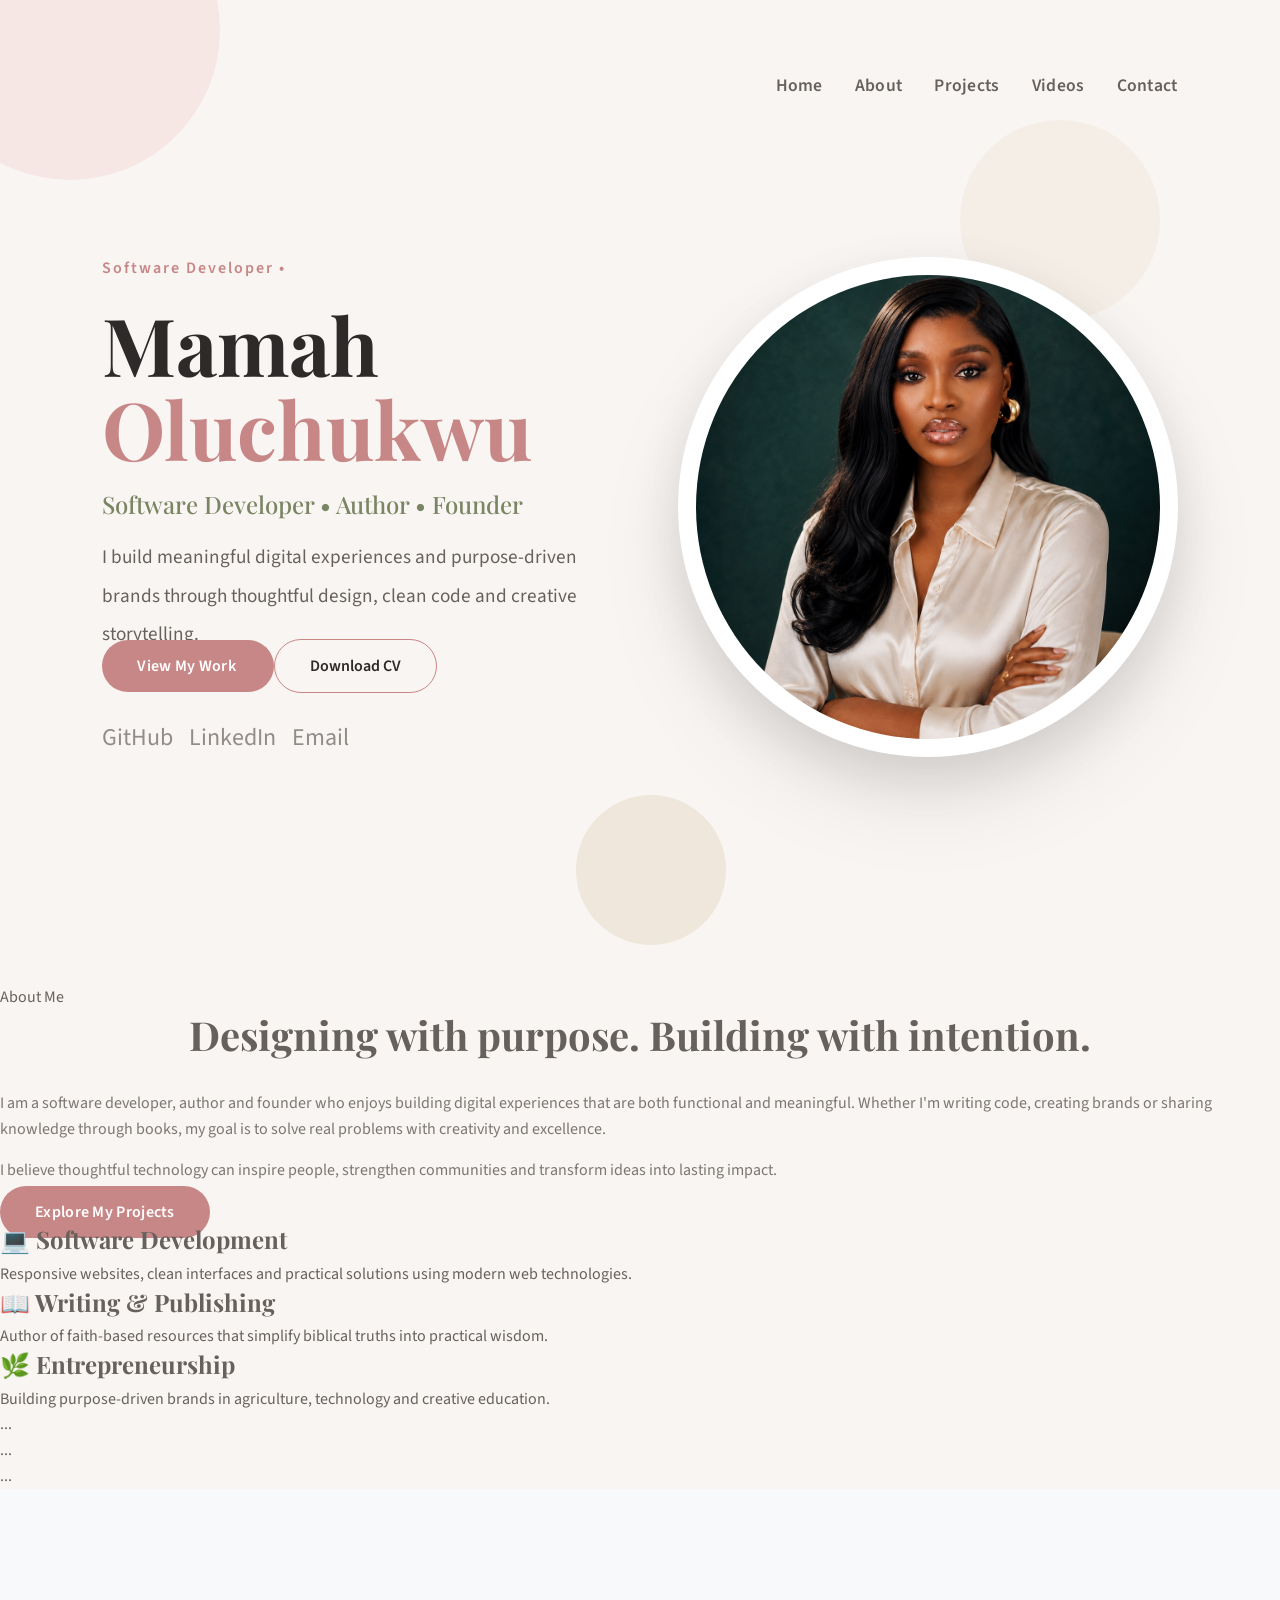
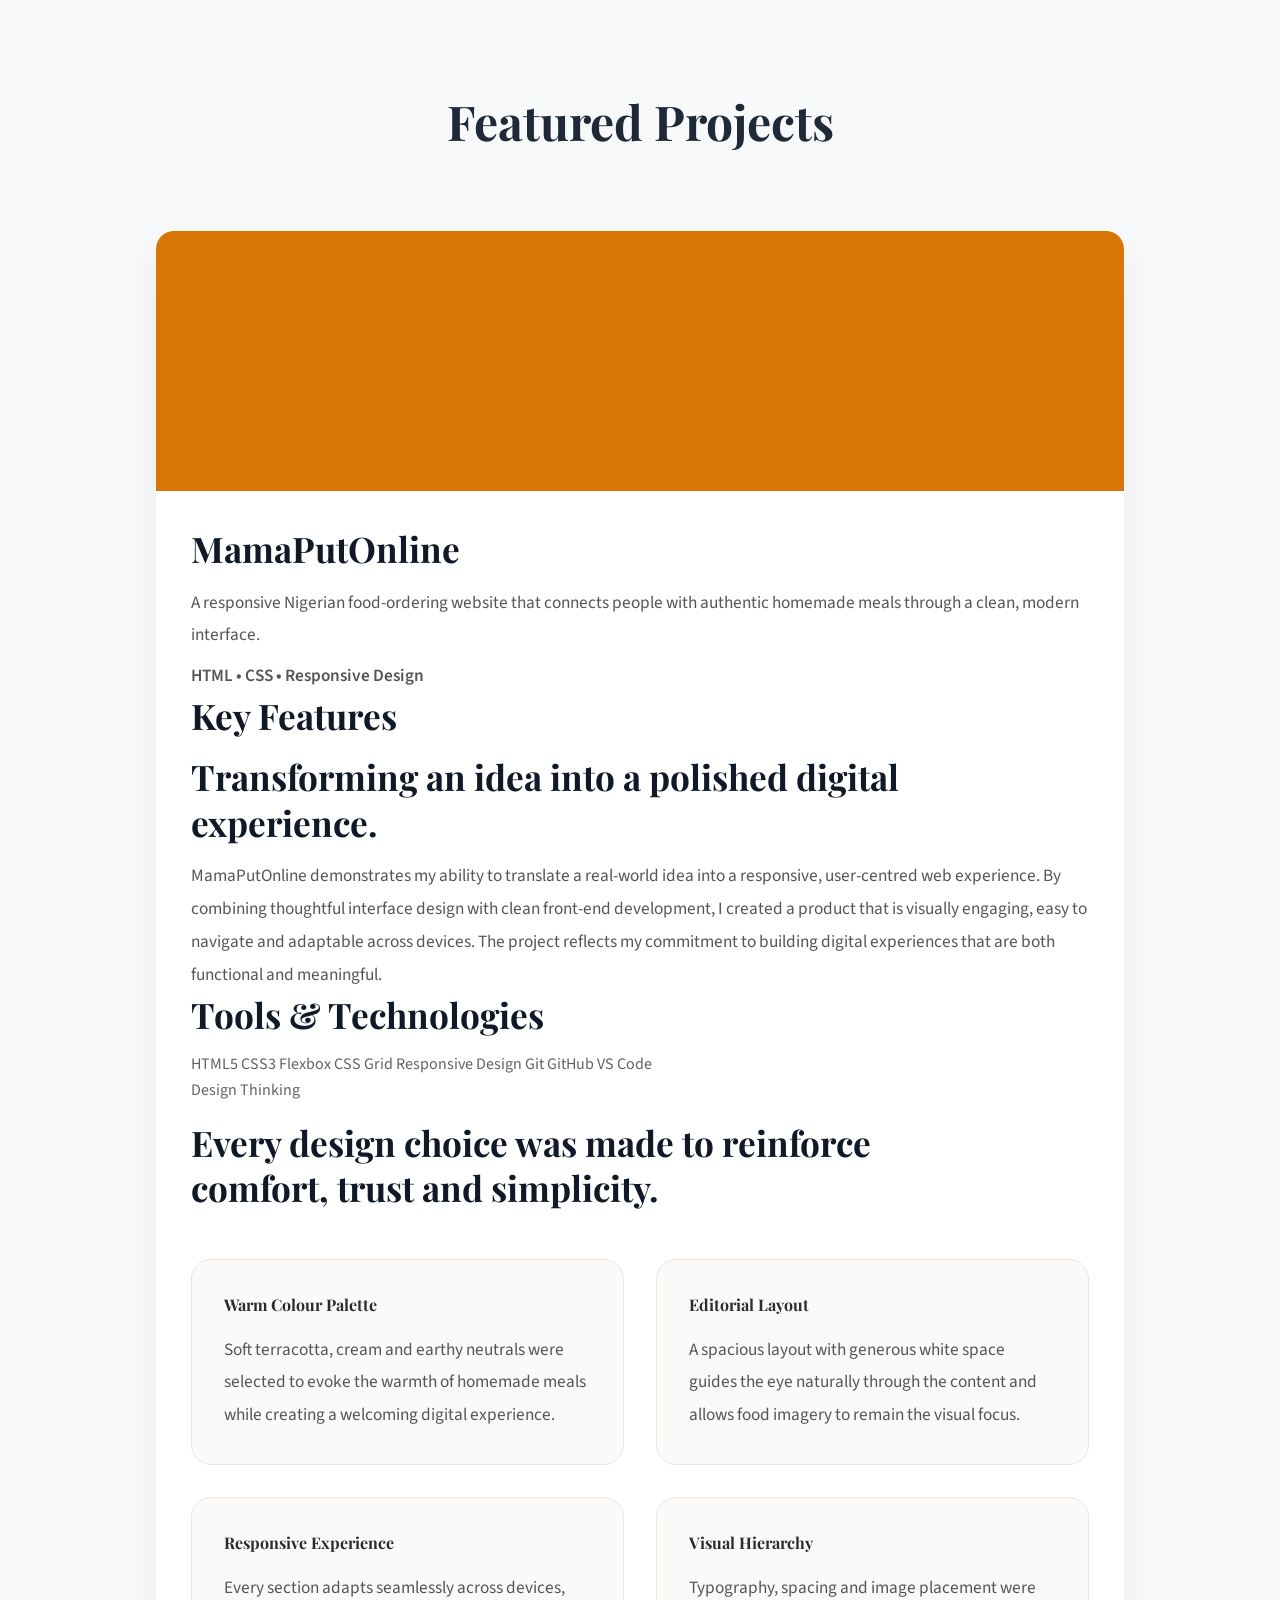
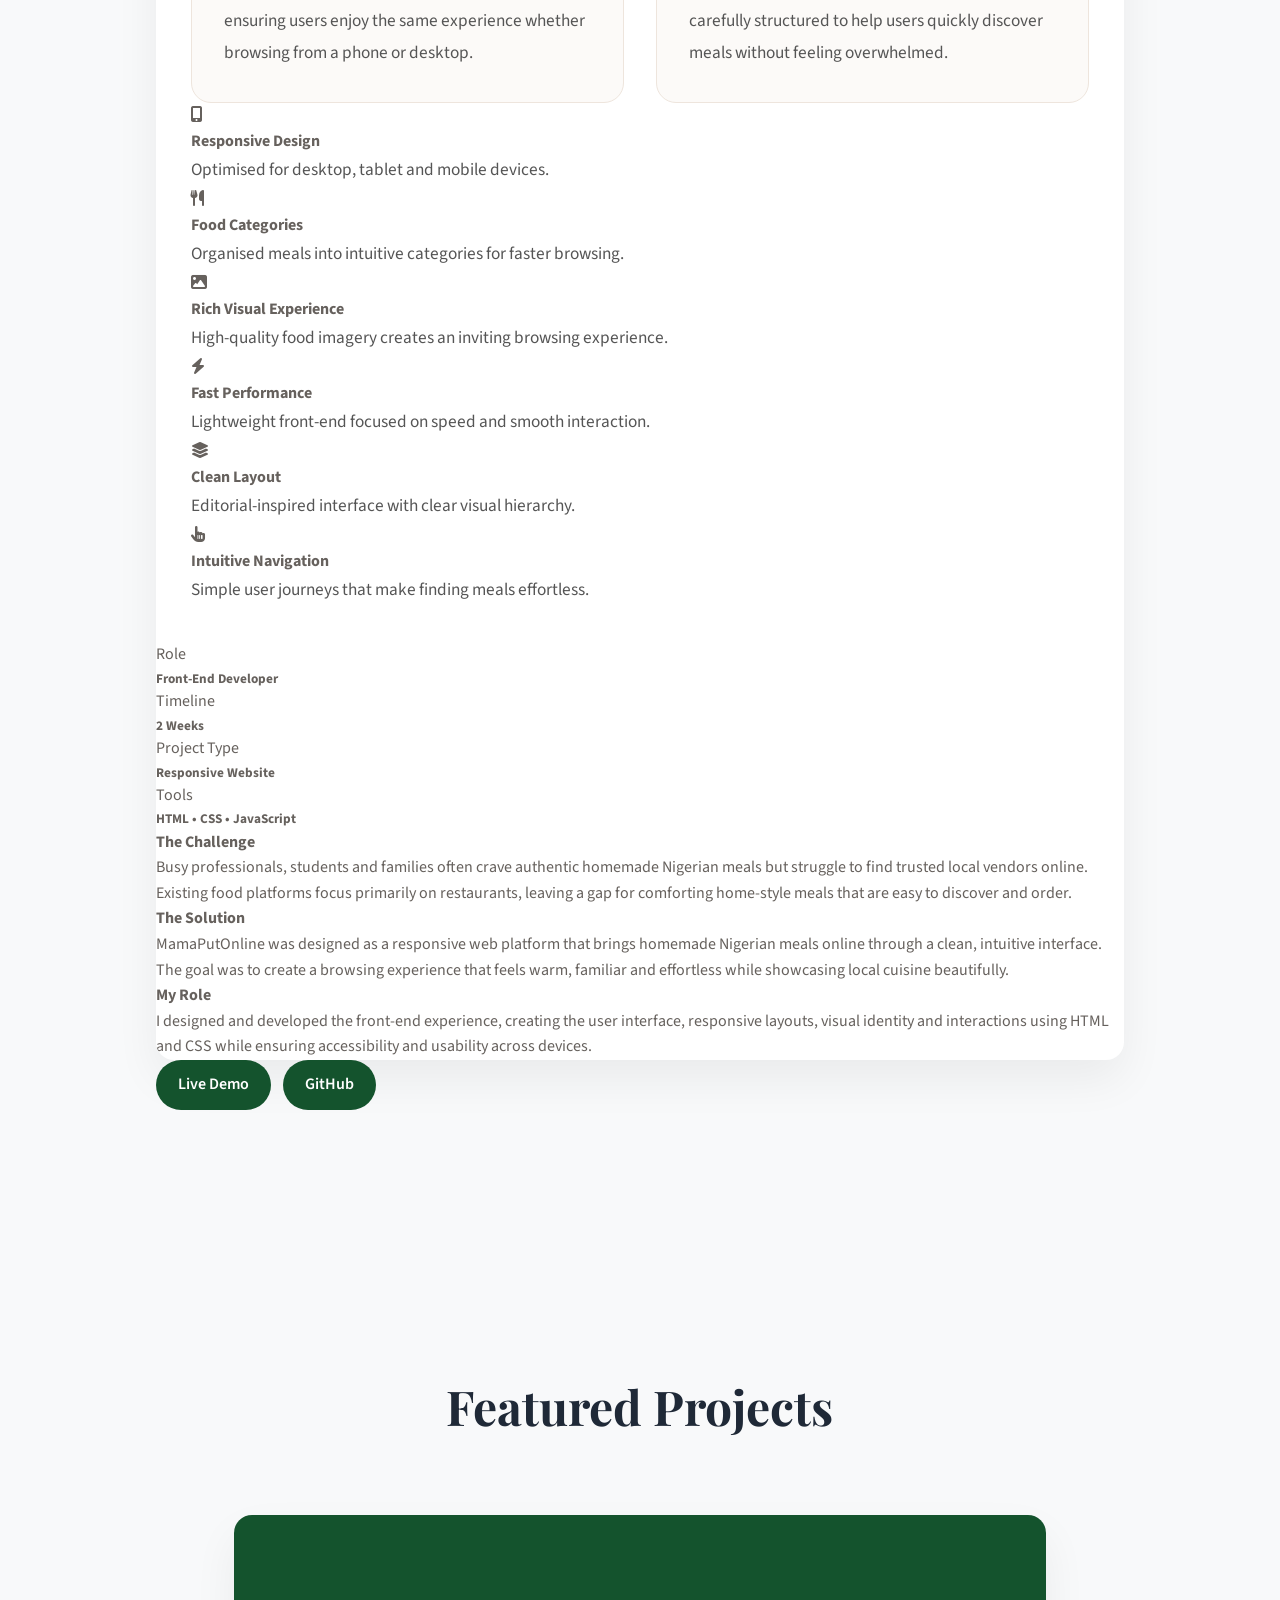
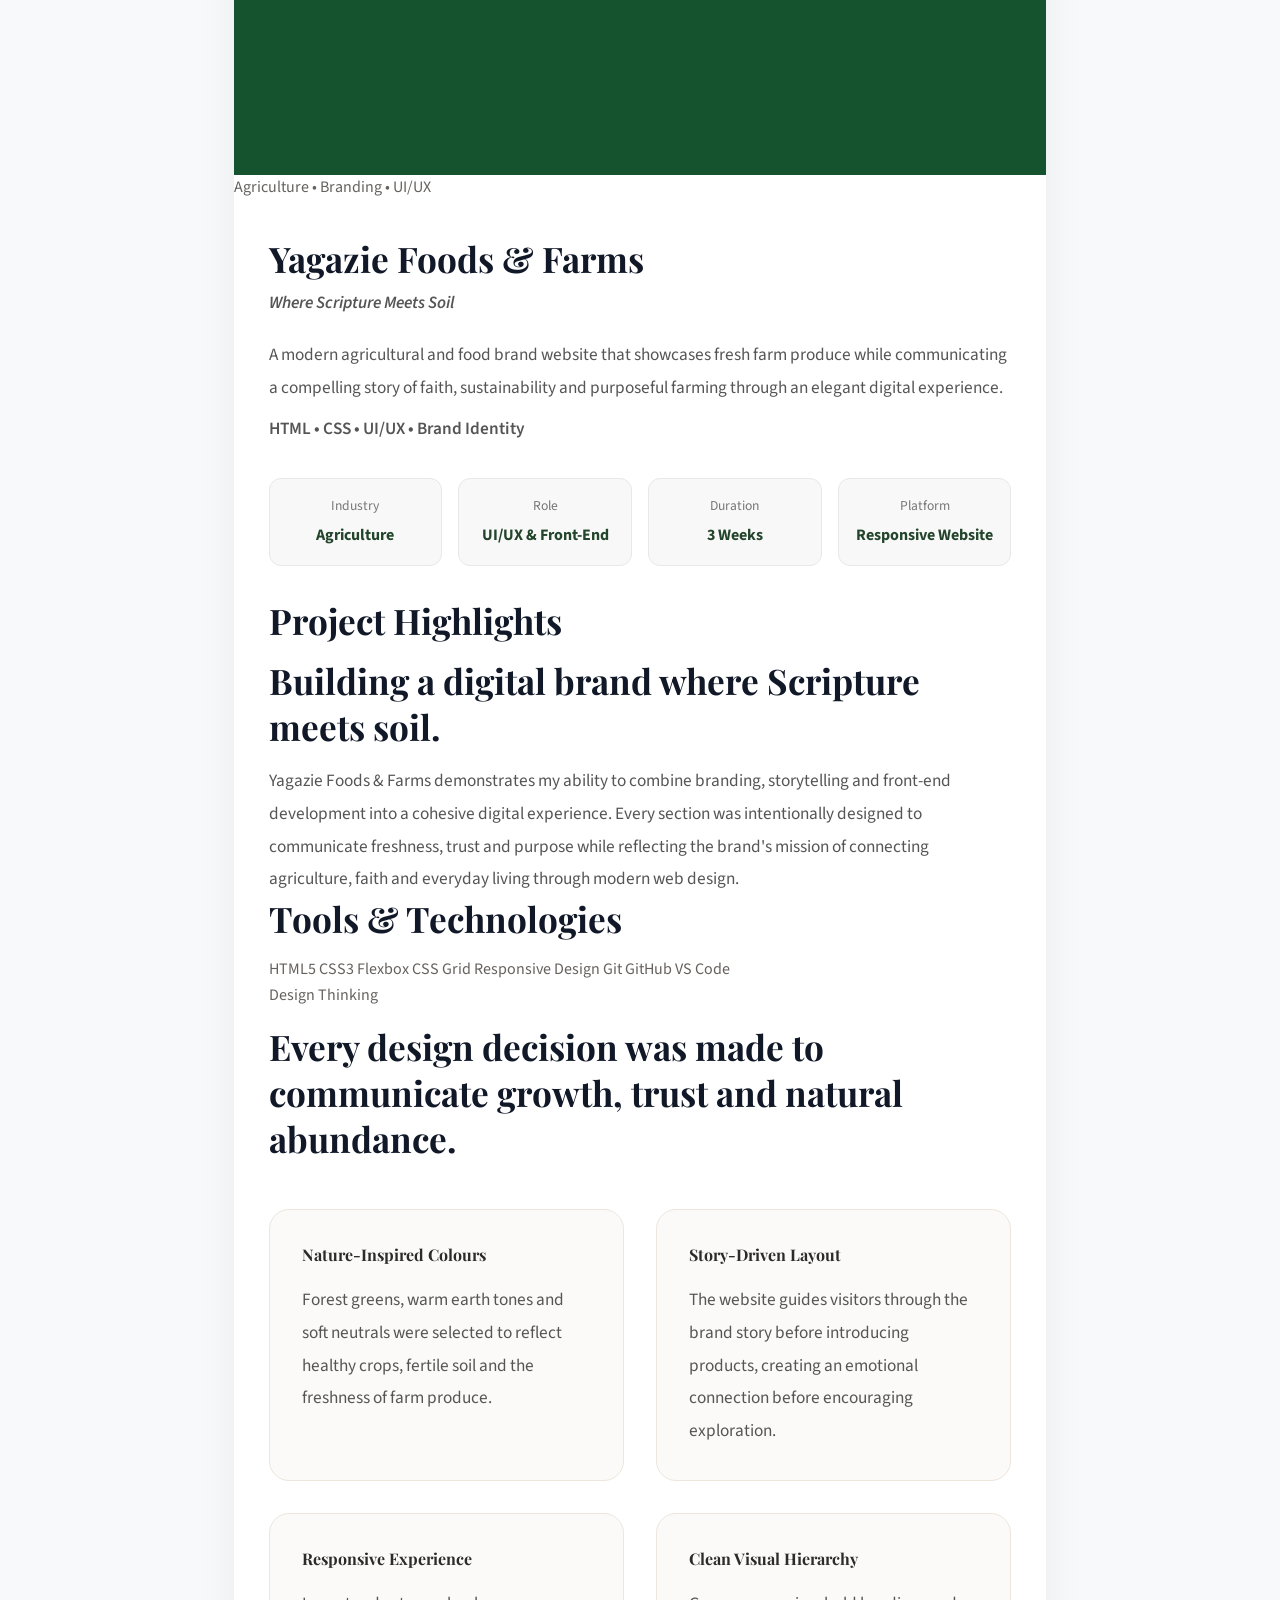
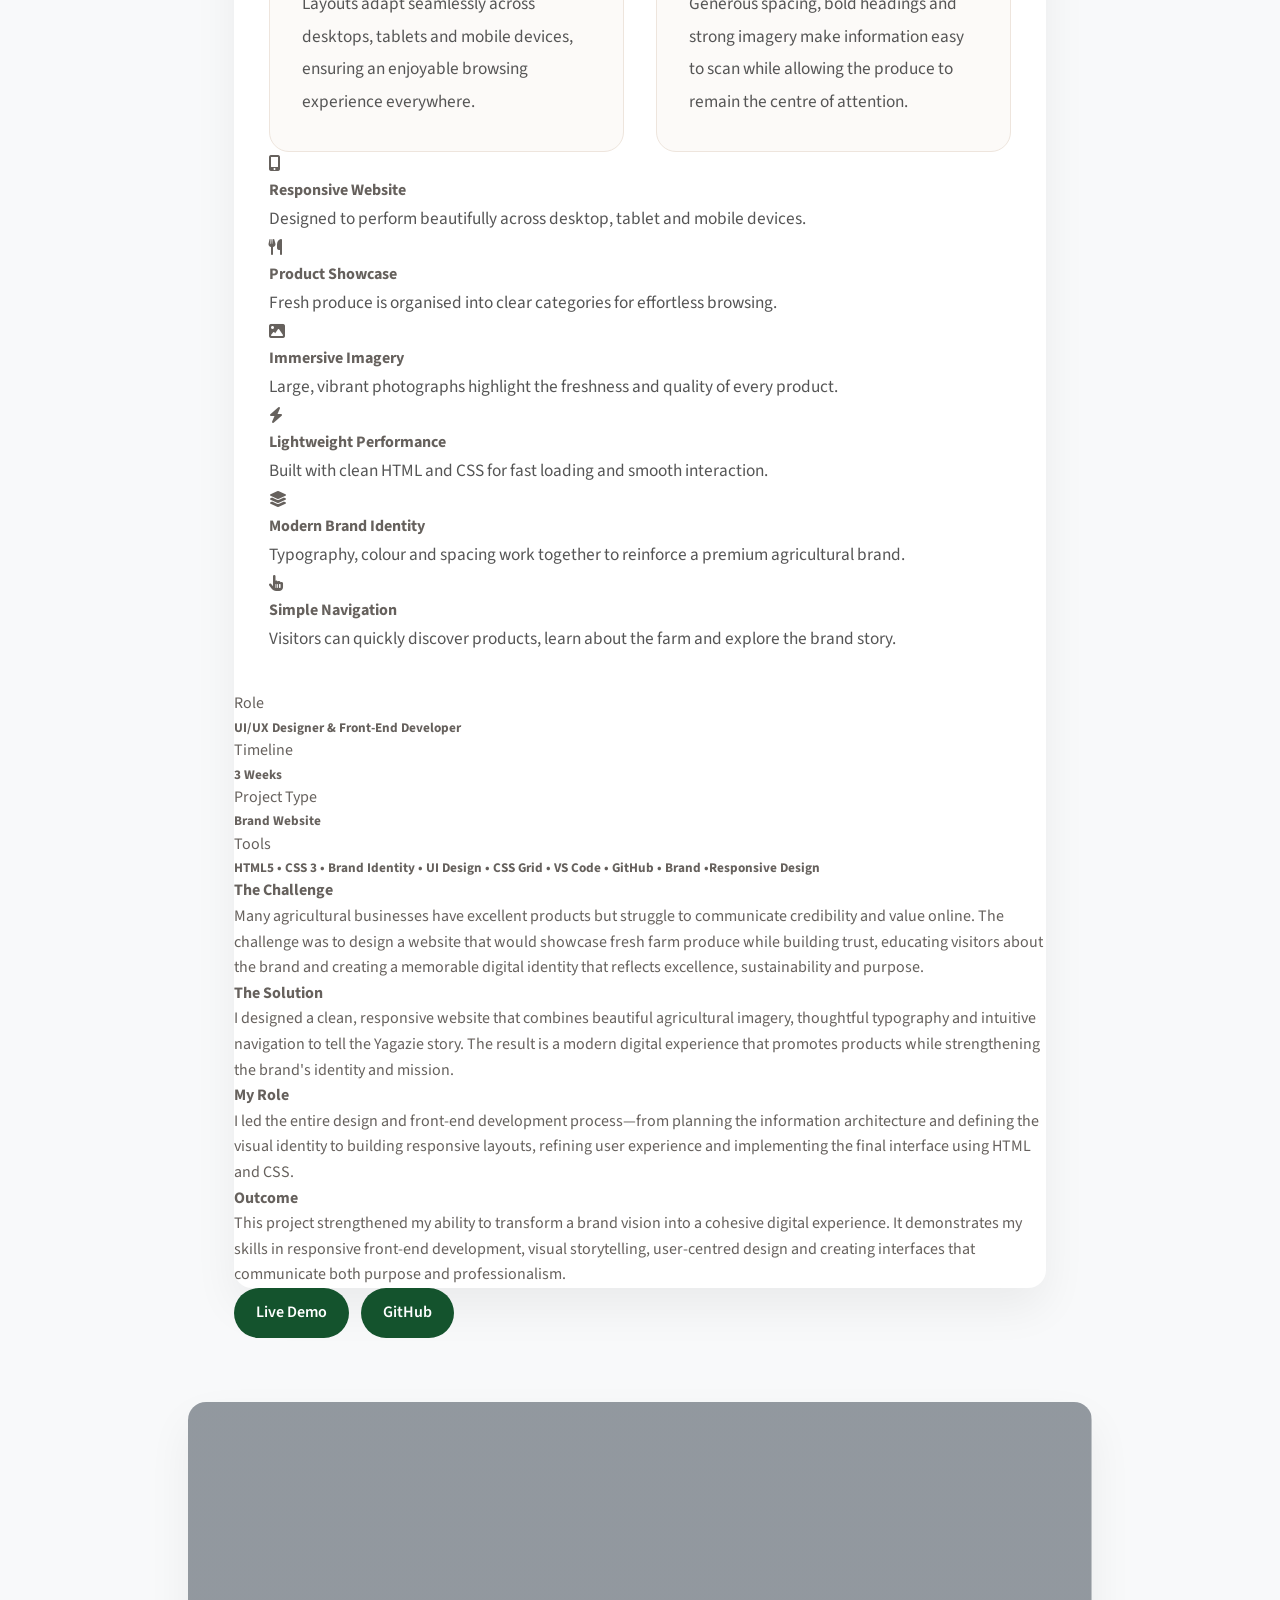
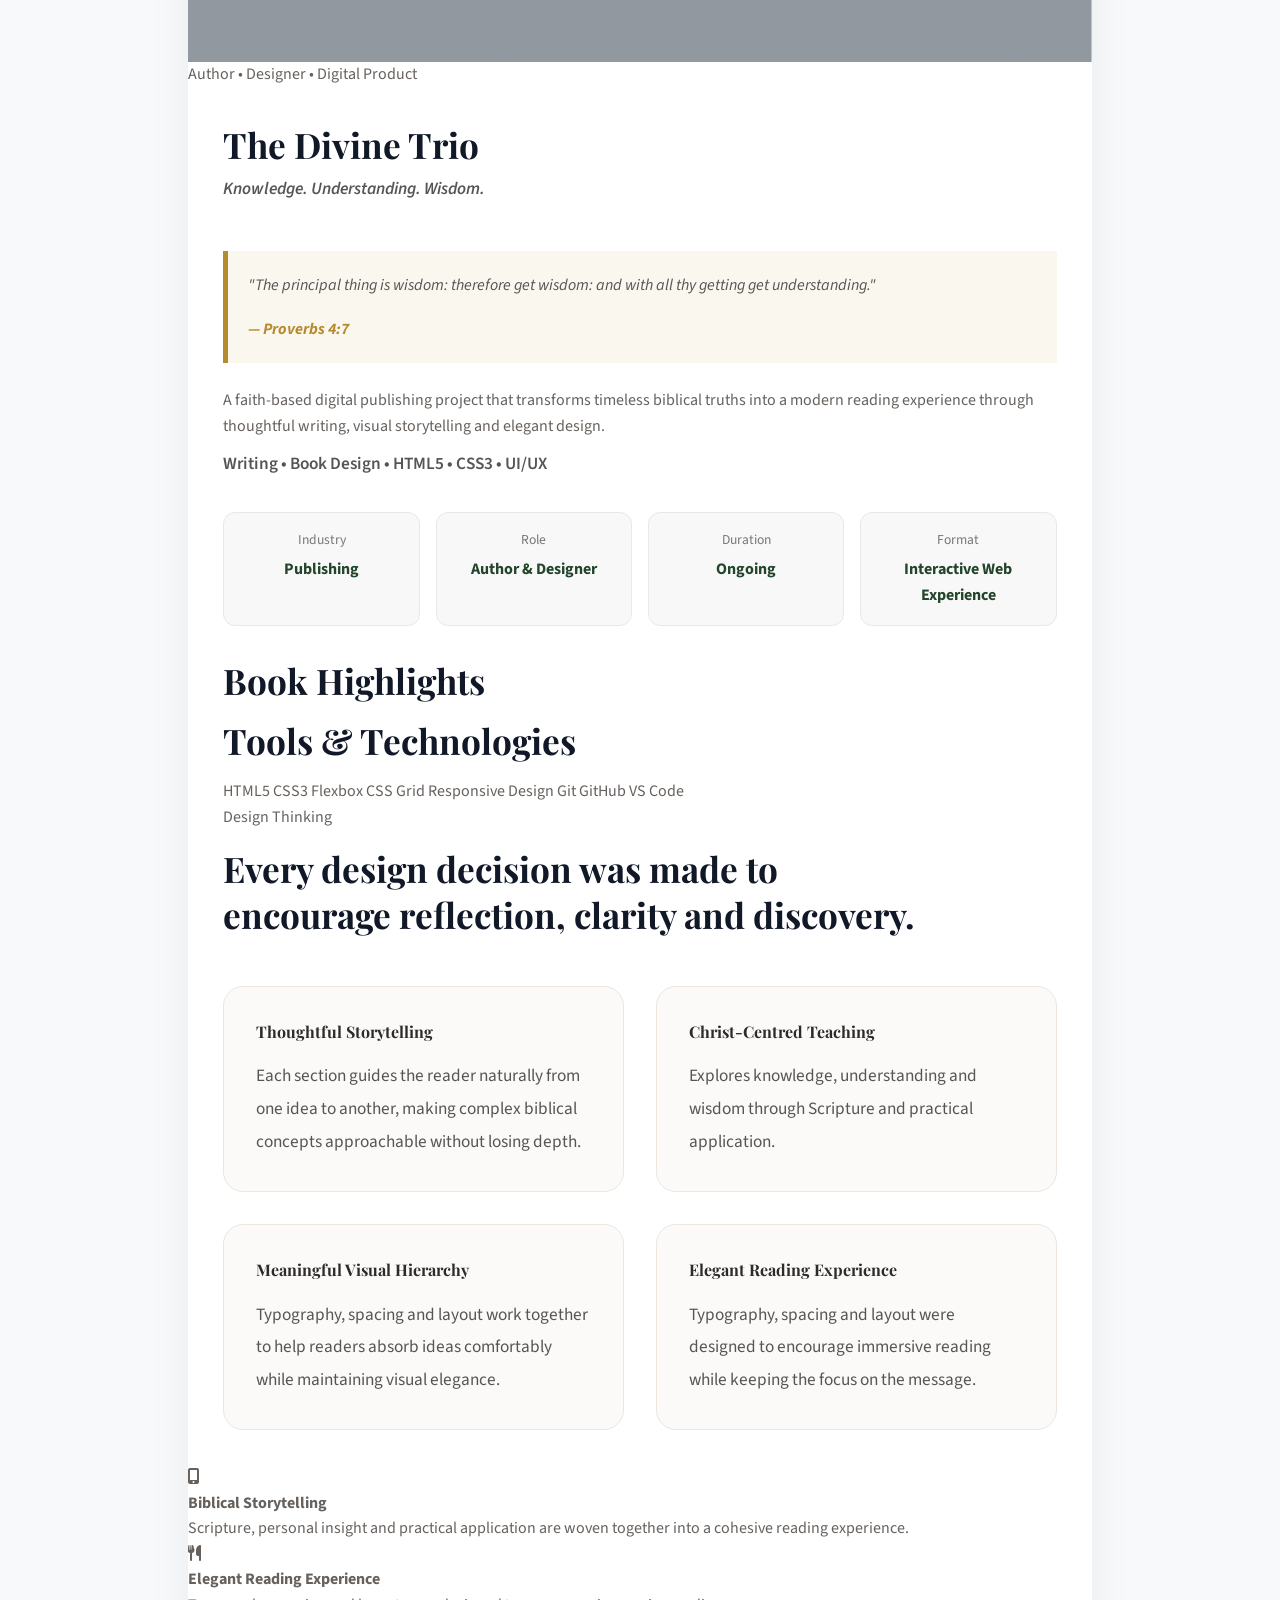
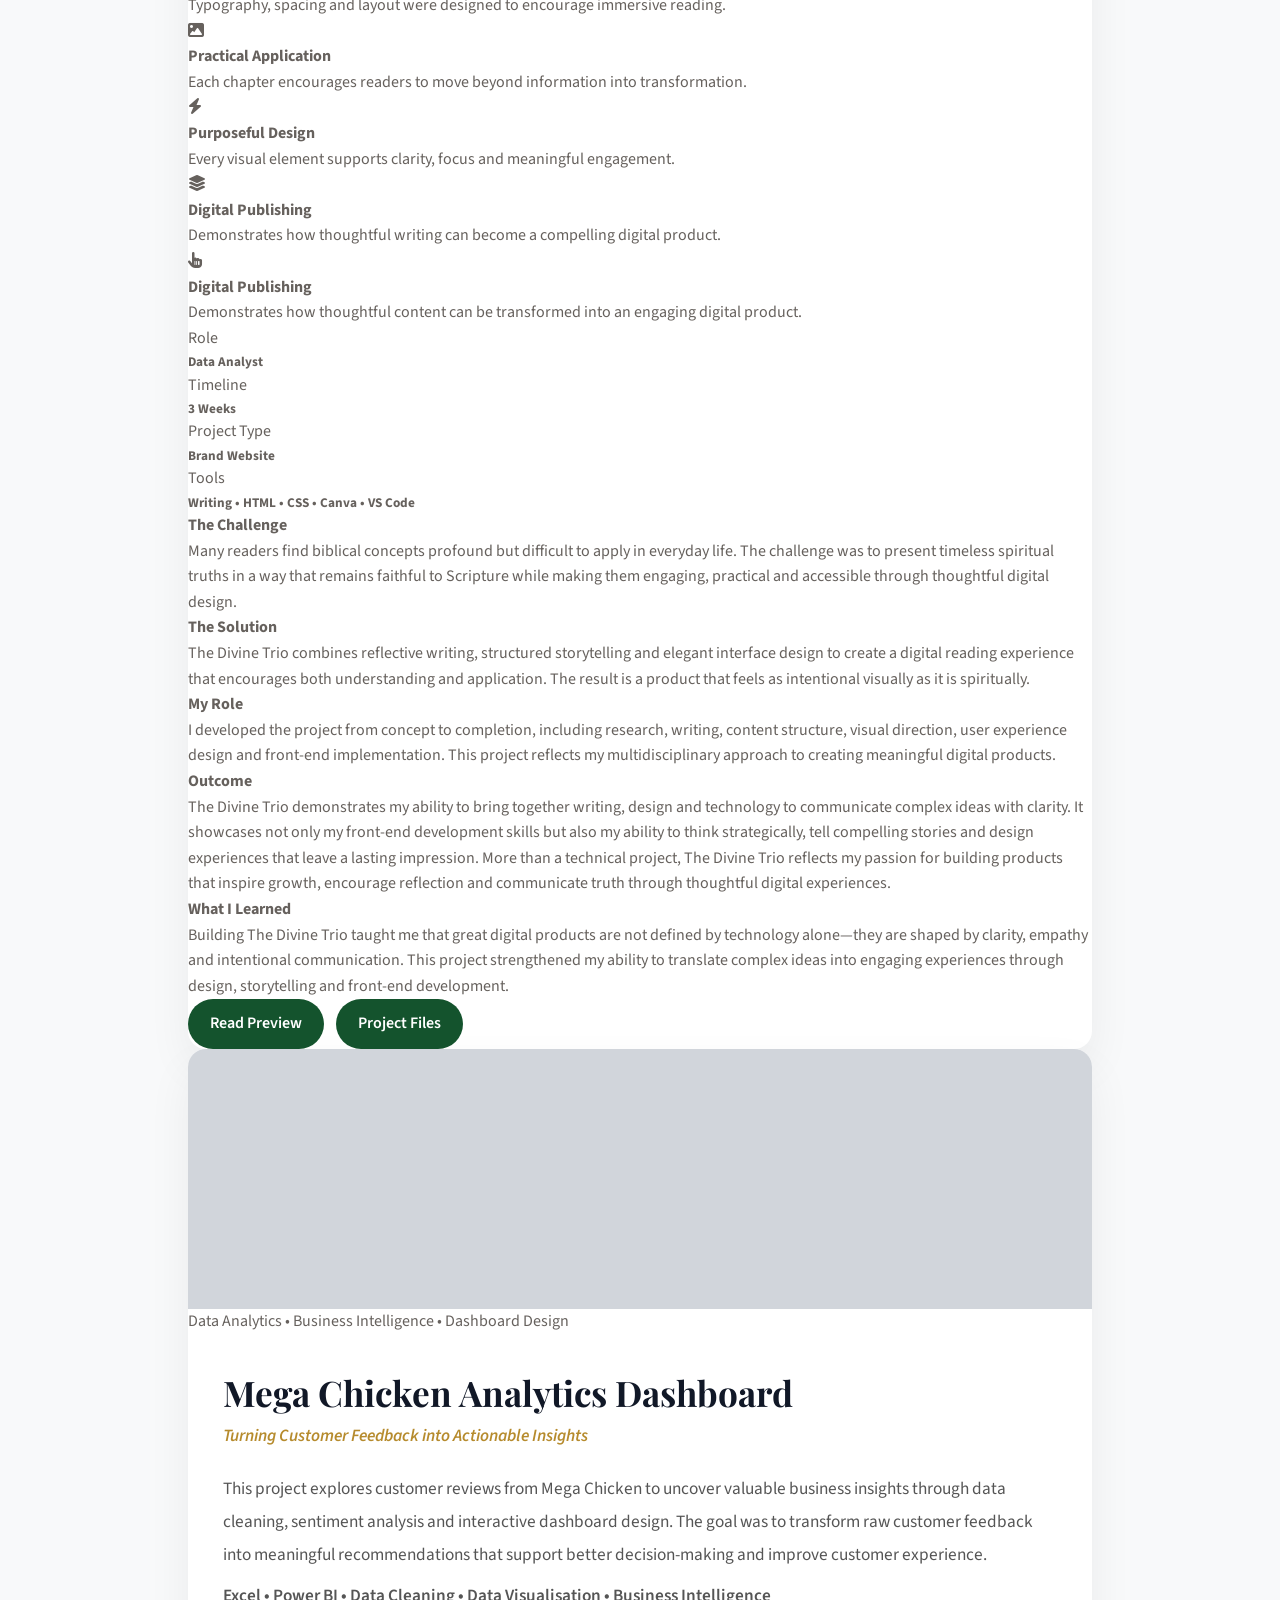
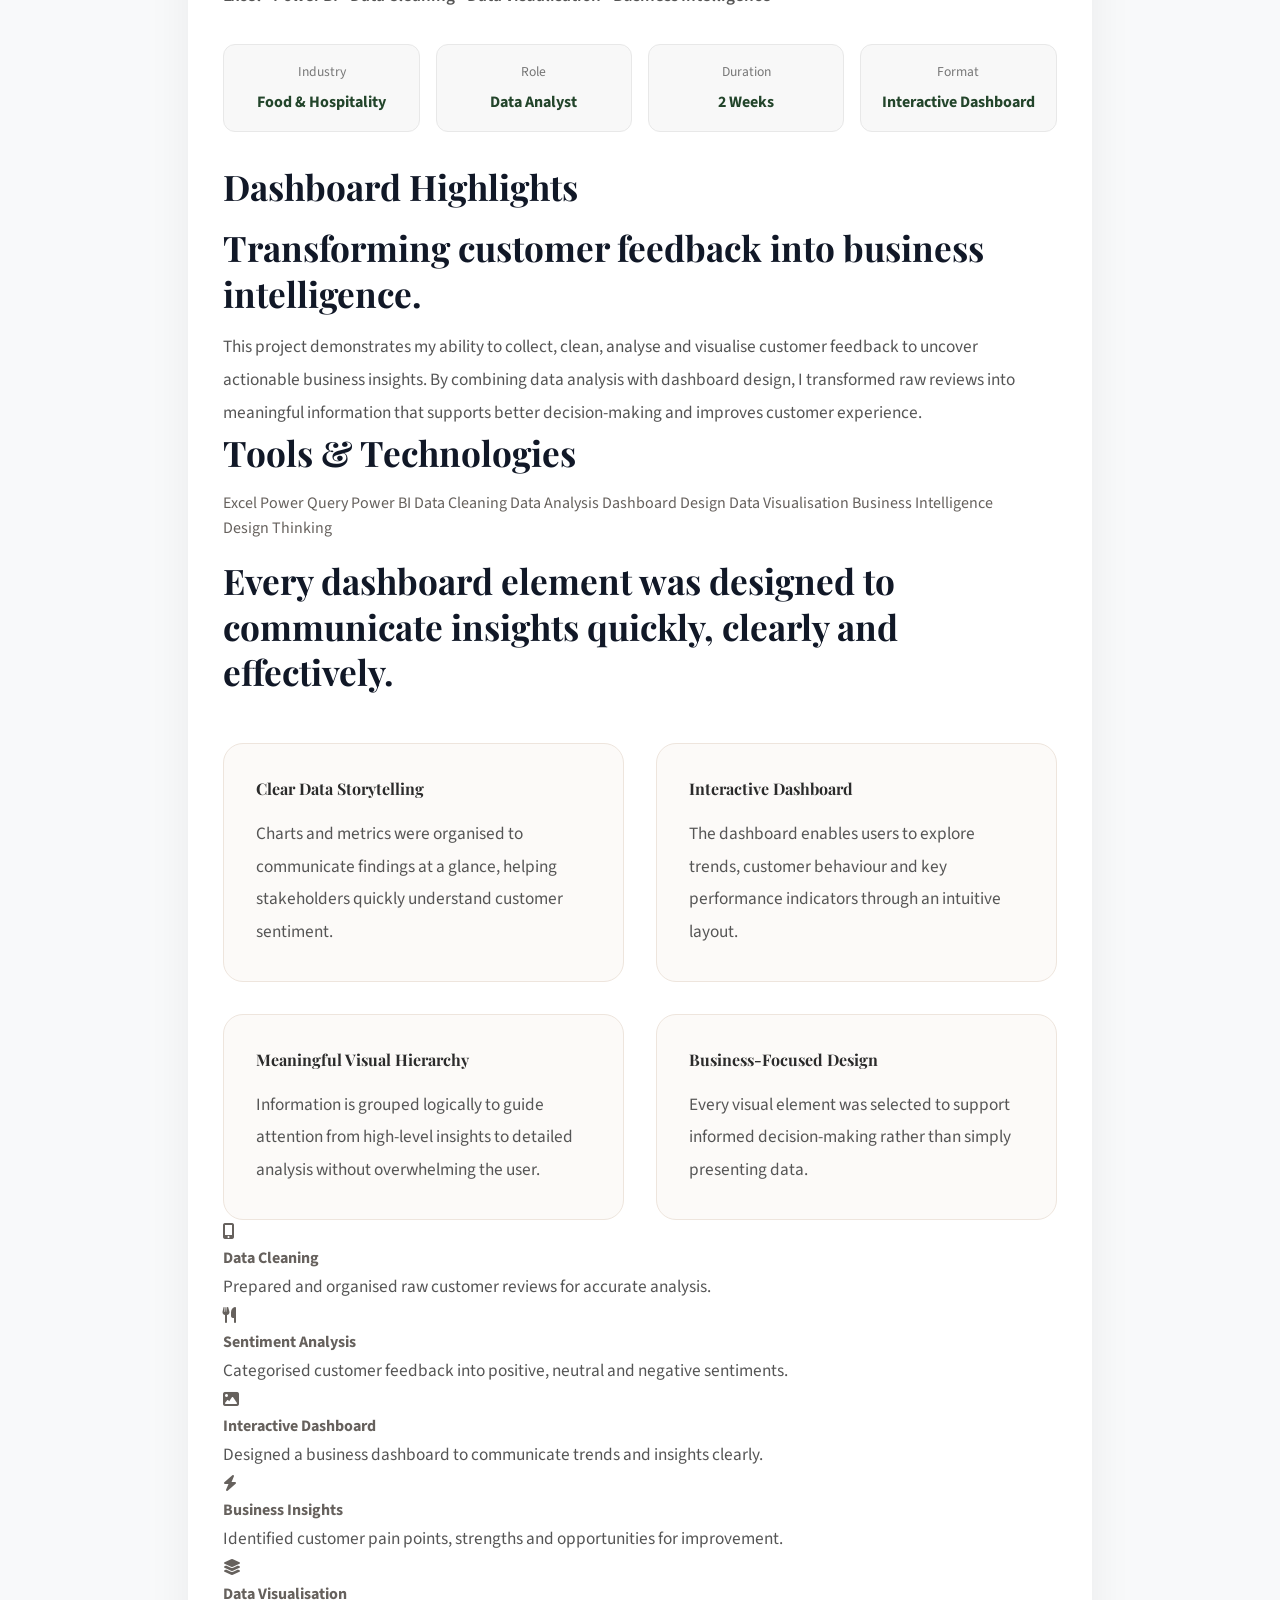
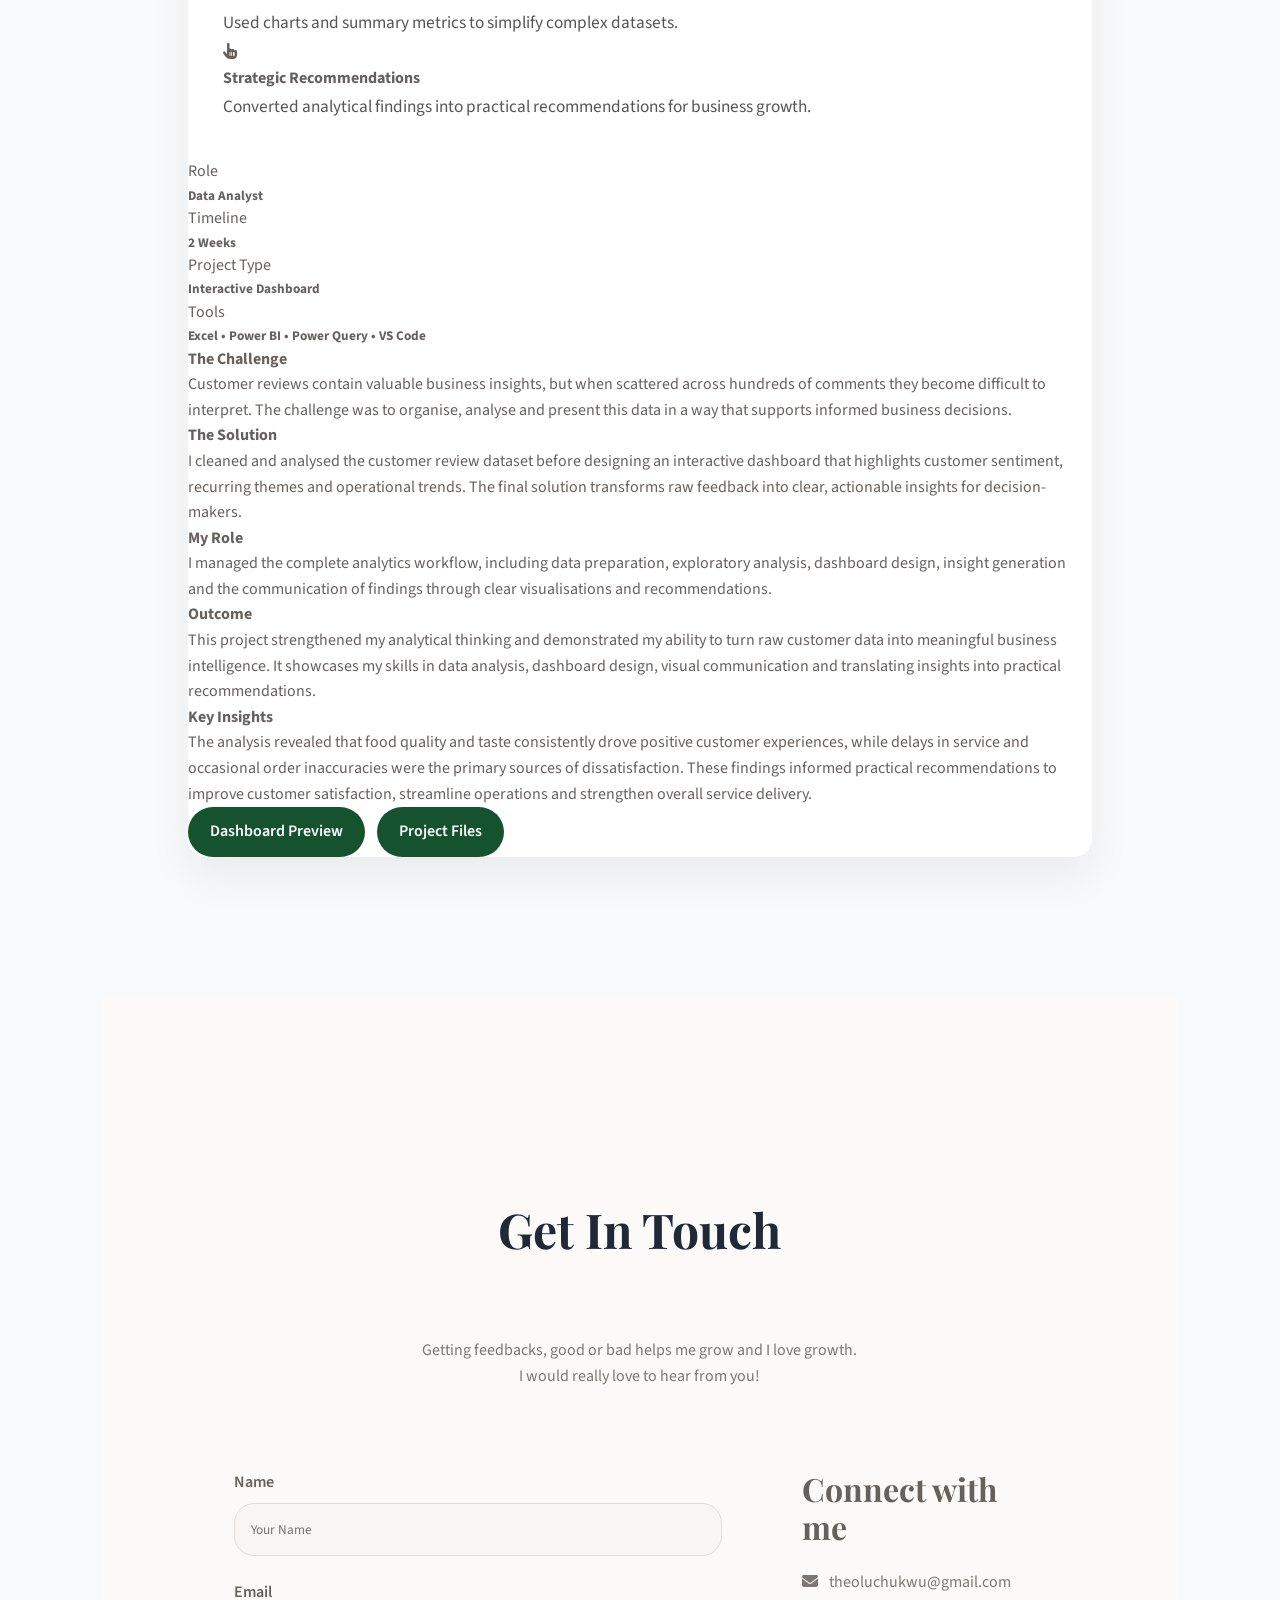
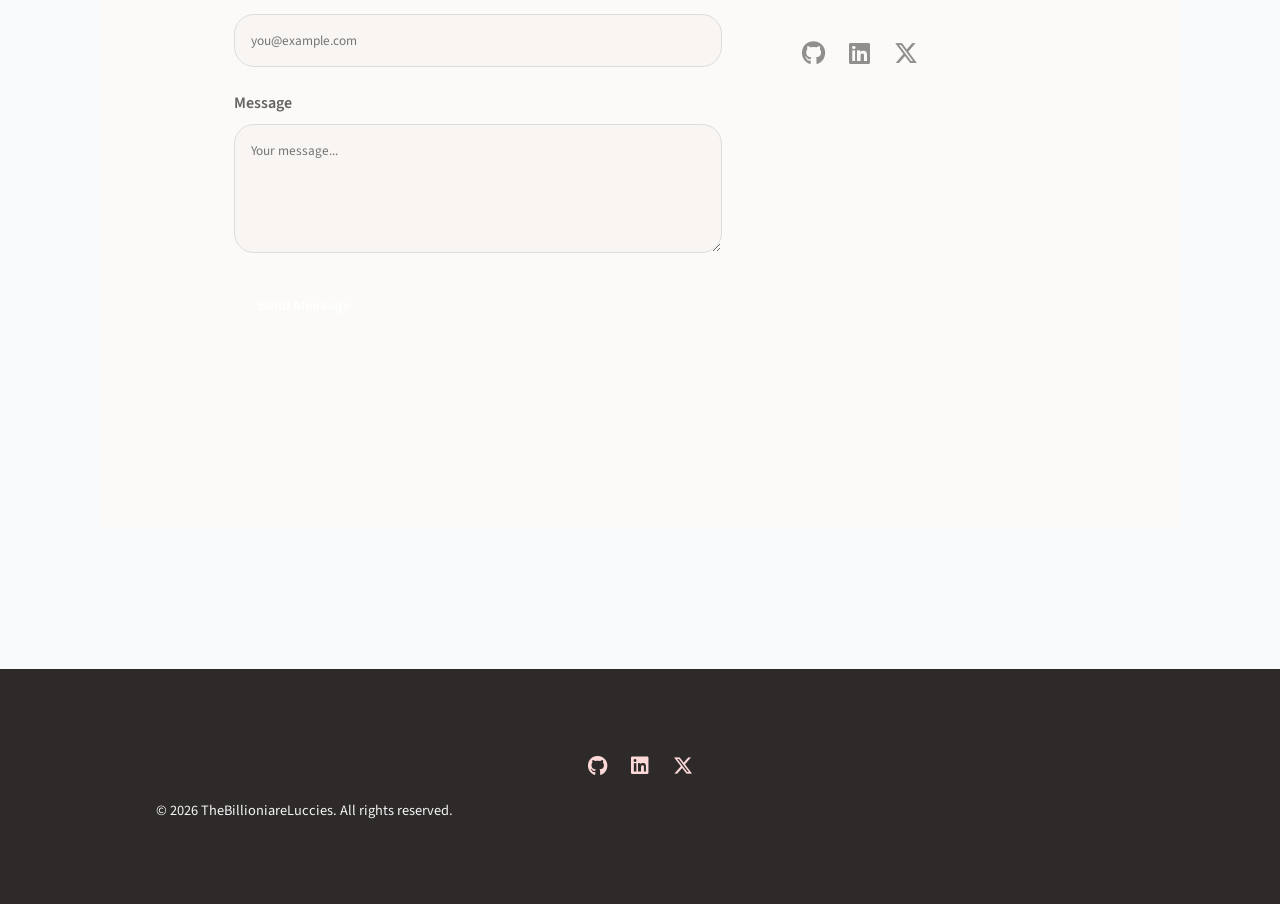
==== commit 8356c48e: "Add resume, project walkthroughs, and portfolio updates" ====
--- a/index.html
+++ b/index.html
@@ -42,7 +42,7 @@
         <div class="hero-text">
 
             <span class="intro">
-                Hello, I'm
+                Software Developer • 
             </span>
 
             <h1>
@@ -72,11 +72,11 @@
 
             <div class="social-links">
 
-                <a href="#">GitHub</a>
-
-                <a href="#">LinkedIn</a>
-
-                <a href="#">Email</a>
+               <a href="https://github.com/billionaireoluchukwu" target="_blank">GitHub</a>
+
+                <a href="https://www.linkedin.com/in/mamah-oluchukwu" target="_blank">LinkedIn</a>
+
+                <a href="mailto:theoluchukwu@example.com " target="_blank" >Email</a>
 
             </div>
 
@@ -239,8 +239,7 @@
             HTML • CSS • Responsive Design
           </p>
           <div class="project-story">
-            <div class="project-highlights">
-              <div class="project-features">
+            <div class="project-features">
 
     <h3>Key Features</h3>
     <div class="Design Thinking">
@@ -386,6 +385,9 @@
 
 </div>
 
+    <div class="project-highlights">
+    
+    
     <div class="highlight">
         <span class="highlight-label">Role</span>
         <h5>Front-End Developer</h5>
@@ -432,7 +434,11 @@
 </div>
 
           <div class="project-links">
-            <a href="#" class="btn-small">Live Demo</a>
+            <a href="mamaputonline/index.html"
+   target="_blank"
+   class="btn-small">
+    Live Demo
+</a>
             <a href="#" class="btn-small">GitHub</a>
           </div>
         </div>
@@ -493,8 +499,7 @@
 
 </div>
           <div class="project-story">
-            <div class="project-highlights">
-              <div class="project-features">
+            <div class="project-features">
 
     <h3>Project Highlights</h3>
     <div class="Design Thinking">
@@ -561,7 +566,7 @@
 </p>
 
         </div>
-
+<div class="decision-card">
       <h4>Responsive Experience</h4>
 
 <p>
@@ -656,6 +661,9 @@
 
 </div>
 
+    <div class="project-highlights">
+
+    
     <div class="highlight">
         <span class="highlight-label">Role</span>
         <h5>UI/UX Designer & Front-End Developer</h5>
@@ -692,6 +700,7 @@
 <p>
 I designed a clean, responsive website that combines beautiful agricultural imagery, thoughtful typography and intuitive navigation to tell the Yagazie story. The result is a modern digital experience that promotes products while strengthening the brand's identity and mission.
 </p>
+</div>
 
     <div class="story-block">
         <h4>My Role</h4>
@@ -701,7 +710,7 @@
 </p>
     </div>
 
-</div>
+
 
 <div class="story-block">
     <h4>Outcome</h4>
@@ -709,6 +718,8 @@
     <p>
         This project strengthened my ability to transform a brand vision into a cohesive digital experience. It demonstrates my skills in responsive front-end development, visual storytelling, user-centred design and creating interfaces that communicate both purpose and professionalism.
     </p>
+</div>
+
 </div>
 
           <div class="project-links">
@@ -729,8 +740,8 @@
       <!-- Project 3 -->
       <article class="project-card">
        <div class="project-img divine-trio"></div>
-        <div class="project-badge">
-    Agriculture • Branding • UI/UX
+   <div class="project-badge">
+    Author • Designer • Digital Product
 </div>
 
         <div class="project-info">
@@ -774,20 +785,10 @@
 
 </div>
           <div class="project-story">
-            <div class="project-highlights">
-              <div class="project-features">
-
-    <h3>Project Highlights</h3>
-    <div class="Design Thinking">
-      
-
-<h3>Transforming timeless biblical wisdom into a meaningful digital experience.</h3>
-
-<p>
-The Divine Trio demonstrates my ability to combine writing, design and front-end development into a single digital product. Inspired by biblical principles, the project explores the relationship between knowledge, understanding and wisdom through thoughtful storytelling, elegant visual presentation and a reader-focused experience.
-</p>
-
-</div>
+           <div class="project-features">
+
+    <h3>Book Highlights</h3>
+   
 
     <h3>Tools & Technologies</h3>
 
@@ -813,15 +814,15 @@
 
 </div>
 
-    <div class="decision-heading">
-
-        <span class="section-tag">Design Thinking</span>
-
-       <h4>Elegant Typography</h4>
-
-<p>
-Readable typography with generous spacing was chosen to create the calm, immersive experience of reading a beautifully designed book.
-</p>
+  <div class="decision-heading">
+
+    <span class="section-tag">Design Thinking</span>
+
+    <h3>
+        Every design decision was made to encourage reflection, clarity and discovery.
+    </h3>
+
+</div>
 
     </div>
 
@@ -839,16 +840,17 @@
 
         <div class="decision-card">
 
-<h4>Minimal Interface</h4>
-
-<p>
-A clean interface removes distractions and allows the content itself to remain the primary focus throughout the experience.
-</p>
-
-        </div>
-
+<h4>Christ-Centred Teaching</h4>
+
+<p>
+Explores knowledge, understanding and wisdom through Scripture and practical application.
+</p>
+
+        </div>
+<div class="decision-card">
 <h4>Meaningful Visual Hierarchy</h4>
 
+
 <p>
 Typography, spacing and layout work together to help readers absorb ideas comfortably while maintaining visual elegance.
 </p>
@@ -857,10 +859,10 @@
 
         <div class="decision-card">
 
-<h4>Reader-Centred Design</h4>
-
-<p>
-Designed to make long-form reading enjoyable across desktop, tablet and mobile devices.
+<h4>Elegant Reading Experience</h4>
+
+<p>
+Typography, spacing and layout were designed to encourage immersive reading while keeping the focus on the message.
 </p>
 
         </div>
@@ -885,10 +887,10 @@
         <div class="feature-item">
             <i class="fa-solid fa-utensils"></i>
             <div>
-             <h4>Elegant Layout</h4>
-
-<p>
-A balanced editorial layout improves readability while creating a premium presentation.
+  <h4>Elegant Reading Experience</h4>
+
+<p>
+Typography, spacing and layout were designed to encourage immersive reading.
 </p>
             </div>
         </div>
@@ -896,10 +898,10 @@
         <div class="feature-item">
             <i class="fa-solid fa-image"></i>
             <div>
-                <h4>Immersive Imagery</h4>
-
-<p>
-Large, vibrant photographs highlight the freshness and quality of every product.
+     <h4>Practical Application</h4>
+
+<p>
+Each chapter encourages readers to move beyond information into transformation.
 </p>
             </div>
         </div>
@@ -907,10 +909,10 @@
         <div class="feature-item">
             <i class="fa-solid fa-bolt"></i>
             <div>
-          <h4>Responsive Reading</h4>
-
-<p>
-Optimised typography and spacing provide a comfortable reading experience on every screen size.
+   <h4>Purposeful Design</h4>
+
+<p>
+Every visual element supports clarity, focus and meaningful engagement.
 </p>
             </div>
         </div>
@@ -918,10 +920,10 @@
         <div class="feature-item">
             <i class="fa-solid fa-layer-group"></i>
             <div>
-     <h4>Visual Consistency</h4>
-
-<p>
-Colours, typography and spacing reinforce the tone of wisdom, clarity and intentionality throughout the project.
+  <h4>Digital Publishing</h4>
+
+<p>
+Demonstrates how thoughtful writing can become a compelling digital product.
 </p>
             </div>
         </div>
@@ -941,9 +943,10 @@
 
 </div>
 
-    <div class="highlight">
+    <div class="project-highlights">
+      <div class="highlight">
         <span class="highlight-label">Role</span>
-        <h5>UI/UX Designer & Front-End Developer</h5>
+        <h5>Data Analyst</h5>
     </div>
 
     <div class="highlight">
@@ -958,7 +961,7 @@
 
     <div class="highlight">
         <span class="highlight-label">Tools</span>
-        <h5>HTML5 • CSS 3 • Brand Identity • UI Design • CSS Grid • VS Code • GitHub • Brand •Responsive Design </h5>
+     <h5>Writing • HTML • CSS • Canva • VS Code</h5>
     </div>
 
 </div>
@@ -997,8 +1000,20 @@
 </p>
 </div>
 
+<div class="story-block">
+
+<h4>What I Learned</h4>
+
+<p>
+
+Building The Divine Trio taught me that great digital products are not defined by technology alone—they are shaped by clarity, empathy and intentional communication. This project strengthened my ability to translate complex ideas into engaging experiences through design, storytelling and front-end development.
+
+</p>
+
+</div>
+
           <div class="project-links">
-    <a href="Portfolio/yagaziefoods/index.html" target="_blank" class="btn-small">
+    <a href="#" target="_blank" class="btn-small">
         Read Preview
     </a>
 
@@ -1014,25 +1029,307 @@
 
 
       <!-- Project 4 -->
-      <article class="project-card">
-        <div class="project-img analytics"></div>
+     <article class="project-card">
+
+       <div class="project-img mega-chicken"></div>
+
+   <div class="project-badge">
+Data Analytics • Business Intelligence • Dashboard Design
+</div>
 
         <div class="project-info">
-          <h3>Mega Chicken Analytics</h3>
-
-          <p>
-            A customer sentiment analysis project using survey data and
-            visual analytics to generate actionable business insights.
-          </p>
-
-          <p class="tech-used">
-            Excel • Data Analysis • Visualisation
-          </p>
+          <h3>Mega Chicken Analytics Dashboard</h3>
+
+<p class="project-subtitle">
+Turning Customer Feedback into Actionable Insights
+</p>
+
+
+
+      <p>
+
+This project explores customer reviews from Mega Chicken to uncover valuable business insights through data cleaning, sentiment analysis and interactive dashboard design. The goal was to transform raw customer feedback into meaningful recommendations that support better decision-making and improve customer experience.
+
+</p>
+
+         <p class="tech-used">
+
+Excel • Power BI • Data Cleaning • Data Visualisation • Business Intelligence
+
+</p>
+          <div class="project-snapshot">
+
+    <div class="snapshot-item">
+        <span>Industry</span>
+        <strong>Food & Hospitality</strong>
+    </div>
+
+    <div class="snapshot-item">
+        <span>Role</span>
+        <strong>Data Analyst</strong>
+    </div>
+
+    <div class="snapshot-item">
+        <span>Duration</span>
+        <strong>2 Weeks</strong>
+    </div>
+
+    <div class="snapshot-item">
+        <span>Format</span>
+        <strong>Interactive Dashboard</strong>
+    </div>
+
+</div>
+          <div class="project-story">
+            <div class="project-features">
+
+    <h3>Dashboard Highlights</h3>
+    <div class="Design Thinking">
+      
+
+<h3>Transforming customer feedback into business intelligence.</h3>
+
+<p>
+This project demonstrates my ability to collect, clean, analyse and visualise customer feedback to uncover actionable business insights. By combining data analysis with dashboard design, I transformed raw reviews into meaningful information that supports better decision-making and improves customer experience.
+</p>
+
+</div>
+
+    <h3>Tools & Technologies</h3>
+
+    <div class="tech-pills">
+
+        <span class="tech-pill">Excel</span>
+
+<span class="tech-pill">Power Query</span>
+
+<span class="tech-pill">Power BI</span>
+
+<span class="tech-pill">Data Cleaning</span>
+
+<span class="tech-pill">Data Analysis</span>
+
+<span class="tech-pill">Dashboard Design</span>
+
+<span class="tech-pill">Data Visualisation</span>
+
+<span class="tech-pill">Business Intelligence</span>
+    </div>
+
+</div>
+
+<div class="decision-heading">
+
+    <span class="section-tag">Design Thinking</span>
+
+    <h3>
+        Every dashboard element was designed to communicate insights quickly, clearly and effectively.
+    </h3>
+
+</div>
+
+    <div class="decision-grid">
+
+        <div class="decision-card">
+
+<h4>Clear Data Storytelling</h4>
+
+<p>
+Charts and metrics were organised to communicate findings at a glance, helping stakeholders quickly understand customer sentiment.
+</p>
+
+        </div>
+
+        <div class="decision-card">
+
+<h4>Interactive Dashboard</h4>
+
+<p>
+The dashboard enables users to explore trends, customer behaviour and key performance indicators through an intuitive layout.
+</p>
+
+        </div>
+
+<div class="decision-card">
+<h4>Meaningful Visual Hierarchy</h4>
+
+<p>
+Information is grouped logically to guide attention from high-level insights to detailed analysis without overwhelming the user.
+</p>
+
+</div>
+
+        <div class="decision-card">
+
+<h4>Business-Focused Design</h4>
+
+<p>
+Every visual element was selected to support informed decision-making rather than simply presenting data.
+</p>
+
+        </div>
+
+    </div>
+
+</div>
+
+    <div class="features-grid">
+
+        <div class="feature-item">
+            <i class="fa-solid fa-mobile-screen-button"></i>
+            <div>
+<h4>Data Cleaning</h4>
+
+<p>
+Prepared and organised raw customer reviews for accurate analysis.
+</p>
+            </div>
+        </div>
+
+        <div class="feature-item">
+            <i class="fa-solid fa-utensils"></i>
+            <div>
+<h4>Sentiment Analysis</h4>
+
+<p>
+Categorised customer feedback into positive, neutral and negative sentiments.
+</p>
+            </div>
+        </div>
+
+        <div class="feature-item">
+            <i class="fa-solid fa-image"></i>
+            <div>
+ <h4>Interactive Dashboard</h4>
+
+<p>
+Designed a business dashboard to communicate trends and insights clearly.
+</p>
+            </div>
+        </div>
+
+        <div class="feature-item">
+            <i class="fa-solid fa-bolt"></i>
+            <div>
+ <h4>Business Insights</h4>
+
+<p>
+Identified customer pain points, strengths and opportunities for improvement.
+</p>
+            </div>
+        </div>
+
+        <div class="feature-item">
+            <i class="fa-solid fa-layer-group"></i>
+            <div>
+ <h4>Data Visualisation</h4>
+
+<p>
+Used charts and summary metrics to simplify complex datasets.
+</p>
+            </div>
+        </div>
+
+        <div class="feature-item">
+            <i class="fa-solid fa-hand-pointer"></i>
+            <div>
+         <h4>Strategic Recommendations</h4>
+
+<p>
+Converted analytical findings into practical recommendations for business growth.
+</p>
+            </div>
+        </div>
+
+    </div>
+
+</div>
+
+    <div class="project-highlights">
+
+    </div><div class="highlight">
+        <span class="highlight-label">Role</span>
+        <h5>Data Analyst</h5>
+    </div>
+
+    <div class="highlight">
+        <span class="highlight-label">Timeline</span>
+        <h5>2 Weeks</h5>
+    </div>
+
+    <div class="highlight">
+        <span class="highlight-label">Project Type</span>
+        <h5>Interactive Dashboard</h5>
+    </div>
+
+    <div class="highlight">
+        <span class="highlight-label">Tools</span>
+     <h5>Excel • Power BI • Power Query • VS Code</h5>
+    </div>
+
+</div>
+
+
+
+    <div class="story-block">
+<h4>The Challenge</h4>
+
+<p>
+Customer reviews contain valuable business insights, but when scattered across hundreds of comments they become difficult to interpret. The challenge was to organise, analyse and present this data in a way that supports informed business decisions.
+</p>
+    </div>
+
+    <div class="story-block">
+ <h4>The Solution</h4>
+
+<p>
+I cleaned and analysed the customer review dataset before designing an interactive dashboard that highlights customer sentiment, recurring themes and operational trends. The final solution transforms raw feedback into clear, actionable insights for decision-makers.
+</p>
+    </div>
+
+    <div class="story-block">
+ <h4>My Role</h4>
+
+<p>
+I managed the complete analytics workflow, including data preparation, exploratory analysis, dashboard design, insight generation and the communication of findings through clear visualisations and recommendations.
+</p>
+    </div>
+
+</div>
+
+<div class="story-block">
+<h4>Outcome</h4>
+
+<p>
+This project strengthened my analytical thinking and demonstrated my ability to turn raw customer data into meaningful business intelligence. It showcases my skills in data analysis, dashboard design, visual communication and translating insights into practical recommendations.
+</p>
+
+</div>
+
+<div class="story-block">
+    <h4>Key Insights</h4>
+    <p>
+        The analysis revealed that food quality and taste consistently drove positive customer experiences, while delays in service and occasional order inaccuracies were the primary sources of dissatisfaction. These findings informed practical recommendations to improve customer satisfaction, streamline operations and strengthen overall service delivery.
+    </p>
+</div>
+
+
 
           <div class="project-links">
-            <a href="#" class="btn-small">Report</a>
-            <a href="#" class="btn-small">GitHub</a>
-          </div>
+ <a href="megachicken/Mega-Chicken-Analytics-Report.pdf"
+   target="_blank"
+   class="btn-small">
+    Dashboard Preview
+</a>
+
+    <a href="https://github.com/billionaireoluchukwu/megachicken" target="_blank" class="btn-small">
+        Project Files
+    </a>
+</div>
+
+        </div>
+
+      </article>
         </div>
       </article>
 
--- a/index.css
+++ b/index.css
@@ -27,7 +27,7 @@
 .hero {
   min-height: 100vh;
   background: var(--bg);
-  padding: 2rem 8%;
+  padding:3rem 8% 6rem;
   position: relative;
   overflow: hidden;
 }
@@ -40,10 +40,10 @@
 }
 
 .logo {
-  font-size: 2rem;
+  font-size: 2.2rem;
   font-weight: 700;
   text-decoration: none;
-  color: var(--dusty-rose);
+  color:#2f2a2a;
 
   font-family: "Playfair Display", serif;
 }
@@ -51,19 +51,17 @@
 .nav-links {
   display: flex;
   list-style: none;
-  gap: 40px;
+  gap: 48px;
 }
 
 .nav-links a {
   text-decoration: none;
-
   color: var(--heading);
-
   position: relative;
-
-  padding-bottom: 6px;
-
-  transition: 0.35s;
+  padding-bottom: 8px;
+  font-weight: 500;
+  letter-spacing: 0.3px;
+  transition: all .3s ease;
 }
 .design-decisions {
   margin: 6rem 0;
@@ -127,40 +125,36 @@
   color: #666;
 }
 
-.nav-links a::after {
-  content: "";
-
-  posit
-  ion: absolute;
-
-  left: 0;
-
-  bottom: 0;
-
-  width: 0;
-
-  height: 2px;
-
-  background: var(--dusty-rose);
-
-  transition: 0.35s;
-}
-
-.nav-links a:hover::after {
-  width: 100%;
-}
-
-.nav-links a:hover {
-  color: var(--dusty-rose);
+.nav-links a::after{
+    content:"";
+    position:absolute;
+    left:50%;
+    bottom:0;
+    width:0;
+    height:2px;
+    background:#B77A58;
+    transform:translateX(-50%);
+    transition:.35s ease;
+}
+
+.nav-links a:hover::after{
+    width:100%;
+}
+
+.nav-links a:hover{
+    color:#B77A58;
 }
 
 .hero-content {
   display: grid;
-  grid-template-columns: 1fr 1fr;
+  grid-template-columns: 1.1fr 0.9fr;
   align-items: center;
-  gap: 80px;
+  gap: 100px;
 
   min-height: 85vh;
+
+  position: relative;
+  z-index: 2;
 }
 
 .intro {
@@ -171,7 +165,7 @@
 
 .hero h1 {
   font-family: "Playfair Display", serif;
-  font-size: 4.8rem;
+  font-size: 5rem;
   line-height: 1.05;
   margin: 20px 0;
 
@@ -191,19 +185,30 @@
 }
 
 .hero p {
-  font-size: 1.1rem;
+  font-size: 1.2rem;
   color: var(--text);
 
   max-width: 520px;
 
-  line-height: 1.8;
-}
-
-.hero-buttons {
-  margin-top: 35px;
-
-  display: flex;
-  gap: 20px;
+  line-height: 2;
+}
+
+
+.primary-btn{
+
+    border-radius:999px;
+
+    font-weight:600;
+
+    letter-spacing:.3px;
+}
+
+.secondary-btn{
+
+    border-radius:999px;
+
+    font-weight:600;
+
 }
 
 .hero-video {
@@ -276,16 +281,26 @@
 }
 
 .image-circle {
-  width: 470px;
-  height: 470px;
-
-  background: linear-gradient(135deg, #f4e9e6, #fffdfb);
-
-  padding: 14px;
+  width: 500px;
+  height: 500px;
+
+  padding: 10px;
+
+  background: #ffffff;
 
   border-radius: 50%;
 
-  box-shadow: 0 25px 60px rgba(60, 45, 45, 0.12);
+  border: 8px solid rgba(255,255,255,.95);
+
+  box-shadow:
+      0 20px 50px rgba(0,0,0,.10),
+      0 45px 90px rgba(0,0,0,.08);
+
+  transition: .4s ease;
+}
+
+.image-circle:hover{
+    transform:translateY(-8px);
 }
 
 .image-circle img {
@@ -378,8 +393,8 @@
 }
 
 .btn-small {
-  padding: 0.5rem 1rem;
-  font-size: 0.9rem;
+ padding: 15px 30px;
+  font-size: 1rem;
   background: var(--primary);
   color: #fff;
   border-radius: var(--radius);
@@ -402,12 +417,7 @@
   position: relative;
 }
 
-.logo {
-  font-family: "Playfair Display", serif;
-  font-size: 1.75rem;
-  font-weight: 700;
-  color: var(--text);
-}
+
 
 .nav-links {
   display: flex;
@@ -418,6 +428,7 @@
 .nav-links a {
   color: var(--text);
   font-weight: 600;
+  font-size: 1.1rem;
 }
 
 .nav-links a:hover {
@@ -534,40 +545,43 @@
 ========================= */
 
 .projects {
-  padding: 80px 8%;
+  padding: 140px 8%;
   background: #f8f9fa;
 }
 
 .projects h2 {
   text-align: center;
-  font-size: 2.2rem;
-  margin-bottom: 50px;
+  font-size:3rem;
+  margin-bottom: 80px;
   color: #1f2937;
 }
 
 .projects-grid {
   display: grid;
   grid-template-columns: repeat(auto-fit, minmax(300px, 1fr));
-  gap: 30px;
+  gap: 45px;
 }
 
 .project-card {
   background: #fff;
   border-radius: 18px;
   overflow: hidden;
-  box-shadow: 0 10px 25px rgba(0, 0, 0, 0.08);
+box-shadow: 0 20px 45px rgba(0,0,0,.06);
   transition: 0.35s ease;
   display: flex;
   flex-direction: column;
 }
 
-.project-card:hover {
-  transform: translateY(-8px);
-  box-shadow: 0 15px 35px rgba(0, 0, 0, 0.15);
+.project-card:hover{
+
+    transform:translateY(-12px);
+
+    box-shadow:0 35px 70px rgba(0,0,0,.10);
+
 }
 
 .project-img {
-  height: 220px;
+  height: 260px;
   background: #d1d5db;
 }
 .project-img.divine-trio{
@@ -685,20 +699,24 @@
 }
 
 .project-info {
-  padding: 25px;
+  padding: 35px;
   display: flex;
   flex-direction: column;
   flex: 1;
 }
 
-.project-info h3 {
-  margin-bottom: 15px;
-  color: #111827;
+.project-info h3{
+    font-size:2.2rem;
+    line-height:1.3;
+    margin-bottom:15px;
+    color:#111827;
 }
 
 .project-info p {
   line-height: 1.7;
   color: #555;
+  font-size: 1.08rem;
+line-height: 1.9;
 }
 
 .tech-used {
@@ -714,13 +732,22 @@
   flex-wrap: wrap;
 }
 
-.btn-small {
-  text-decoration: none;
-  background: #14532d;
-  color: #fff;
-  padding: 10px 18px;
-  border-radius: 8px;
-  transition: 0.3s;
+.btn-small{
+
+    text-decoration:none;
+
+    background:#14532d;
+
+    color:#fff;
+
+    padding:12px 22px;
+
+    border-radius:999px;
+
+    font-weight:600;
+
+    transition:.35s ease;
+
 }
 
 .btn-small:hover {
@@ -736,12 +763,13 @@
 
 /* ===== 6. Contact Section ===== */
 .contact {
-  background: var(--bg-alt);
+  padding:140px 8%;
+background:#fcfaf8;
 }
 
 .contact-intro {
   text-align: center;
-  margin-bottom: 3rem;
+  margin-bottom: 5rem;
   color: var(--text);
   opacity: 0.85;
 }
@@ -749,7 +777,7 @@
 .contact-grid {
   display: grid;
   grid-template-columns: 2fr 1fr;
-  gap: 3rem;
+  gap: 5rem;
 }
 
 .contact-form label {
@@ -761,9 +789,9 @@
 .contact-form input,
 .contact-form textarea {
   width: 100%;
-  padding: 0.75rem;
+  padding: 1rem;
   margin-bottom: 1.5rem;
-  border: 1px solid var(--primary);
+  border:1px solid #ddd;
   border-radius: var(--radius);
   font-family: inherit;
   transition: var(--transition);
@@ -771,14 +799,20 @@
 }
 
 .contact-form input:focus,
-.contact-form textarea:focus {
-  outline: none;
-  border-color: var(--primary-dark);
-  box-shadow: 0 0 0 3px rgba(189, 120, 128, 0.2);
+.contact-form textarea:focus{
+
+    outline:none;
+
+    border-color:#B77A58;
+
+    box-shadow:0 0 0 4px rgba(183,122,88,.15);
+
 }
 
 .contact-info h3 {
   margin-bottom: 1rem;
+  font-size:2rem;
+margin-bottom:1.5rem;
 }
 
 .contact-info p {
@@ -809,10 +843,14 @@
 }
 
 /* ===== 7. Footer ===== */
-.footer {
-  background: var(--footer-bg);
-  color: #ffd9d9;
-  text-align: center;
+.footer{
+
+    background:#2f2a2a;
+
+    color:#f5f5f5;
+
+    padding:50px 8%;
+
 }
 
 .footer .container {
@@ -867,6 +905,35 @@
   .container {
     padding: 3rem 0;
   }
+
+  .project-card{
+    border-radius:20px;
+}
+
+.project-info{
+    padding:28px;
+}
+
+.project-info h3{
+    font-size:1.6rem;
+}
+html{
+
+    scroll-behavior:smooth;
+
+}
+
+img{
+
+    transition:.4s ease;
+
+}
+
+img:hover{
+
+    transform:scale(1.01);
+
+}
 
   /* CSS-only hamburger menu */
   .hamburger {
@@ -969,17 +1036,30 @@
   left: 45%;
 }
 
-.image-inner {
-  width: 100%;
-  height: 100%;
-
-  border-radius: 50%;
-
-  overflow: hidden;
-}
-.hero h1 {
-  font-size: 5.8rem;
-}
+.image-inner{
+    width:100%;
+    height:100%;
+
+    overflow:hidden;
+
+    border-radius:50%;
+}
+
+.image-inner img{
+
+    width:100%;
+
+    height:100%;
+
+    object-fit:cover;
+
+    object-position:center;
+
+.hero h1{
+    font-size:2.9rem;
+    line-height:1.15;
+}
+
 .hero h3 {
   margin-top: 20px;
   margin-bottom: 30px;
@@ -1006,33 +1086,39 @@
     gap: 20px;
   }
 
-  .hero-content {
-    grid-template-columns: 1fr;
-    text-align: center;
-    gap: 50px;
-  }
+ .hero-content{
+
+    display:grid;
+
+    grid-template-columns:1.15fr .85fr;
+
+    gap:90px;
+
+    align-items:center;
+
+    min-height:85vh;
+
+}
 
   .hero-text p {
     margin: 0 auto;
   }
 
-  .hero-buttons {
-    justify-content: center;
-    flex-wrap: wrap;
-  }
+
 
   .social-links {
     justify-content: center;
   }
 
-  .hero h1 {
-    font-size: 3.5rem;
-  }
-
-  .image-circle {
-    width: 320px;
-    height: 320px;
-  }
+  .hero h1{
+
+    font-size:clamp(4rem,7vw,5.8rem);
+
+    line-height:1.05;
+
+    color:#2f2a2a;
+
+}
 }
 
 /*======================
@@ -1040,7 +1126,7 @@
 ======================*/
 
 .about {
-  padding: 120px 8%;
+  padding: 140px 8%;
 
   background: #fffdfb;
 }
@@ -1068,7 +1154,7 @@
 .about h2 {
   font-family: "Playfair Display", serif;
 
-  font-size: 3rem;
+  font-size: 2.8rem;
 
   margin: 20px 0;
 
@@ -1080,7 +1166,7 @@
 .about p {
   color: var(--text);
 
-  line-height: 1.9;
+  line-height: 2;
 
   margin-bottom: 20px;
 }
@@ -1090,25 +1176,31 @@
 
   flex-direction: column;
 
-  gap: 25px;
-}
-
-.about-card {
-  background: white;
-
-  padding: 30px;
-
-  border-radius: 20px;
-
-  box-shadow: var(--shadow);
-
-  transition: var(--transition);
-
-  border: 1px solid var(--border);
-}
-
-.about-card:hover {
-  transform: translateY(-8px);
+  gap: 30px;
+}
+
+.about-card{
+
+    background:#fff;
+
+    padding:35px;
+
+    border-radius:24px;
+
+    border:1px solid #EEE5DD;
+
+    box-shadow:0 15px 35px rgba(0,0,0,.05);
+
+    transition:.35s ease;
+
+}
+
+.about-card:hover{
+
+    transform:translateY(-10px);
+
+    box-shadow:0 25px 50px rgba(0,0,0,.08);
+
 }
 
 .about-card h3 {
@@ -1198,7 +1290,7 @@
 .work-content h3 {
   font-family: "Playfair Display", serif;
 
-  font-size: 3rem;
+  font-size: 2.8rem;
 
   color: var(--heading);
 
@@ -1288,6 +1380,27 @@
     max-width:1400px;
 
     margin:0 auto;
+    .hero-content{
+    grid-template-columns:1fr;
+    gap:60px;
+    text-align:center;
+}
+
+.hero-buttons{
+    justify-content:center;
+}
+
+.social-links{
+    justify-content:center;
+}
+
+.hero p{
+    margin:0 auto;
+}
+
+.hero-image{
+    order:-1;
+}
 
 }
 
@@ -1355,11 +1468,10 @@
   gap: 2rem;
 }
 .project-highlights {
-  display: grid;
-  grid-template-columns: repeat(2, 1fr);
-  gap: 1.5rem;
-
-  margin: 4rem 0;
+    display: grid;
+    grid-template-columns: repeat(2, 1fr);
+    gap: 24px;
+    margin: 3rem 0;
 }
 
 .highlight {
@@ -1383,7 +1495,7 @@
 .highlight-label {
   display: block;
 
-  font-size: 0.75rem;
+  font-size: 0.9rem;
 
   text-transform: uppercase;
 
@@ -1406,10 +1518,19 @@
   line-height: 1.5;
 }
 @media (max-width: 768px) {
-  .project-highlights {
-    grid-template-columns: 1fr;
-  }
-}
+  
+ @media (max-width: 768px) {
+
+    .features-grid{
+        grid-template-columns:1fr;
+    }
+
+    .project-highlights{
+        grid-template-columns:1fr;
+    }
+
+}
+
 .project-features {
   margin: 5rem 0;
 }
@@ -1484,8 +1605,9 @@
 
 .story-block p {
   color: #666;
-  line-height: 1.9;
+  line-height: 2;
   max-width: 620px;
+  font-size: 1.08rem;
 }
 
 .mockup-shape {
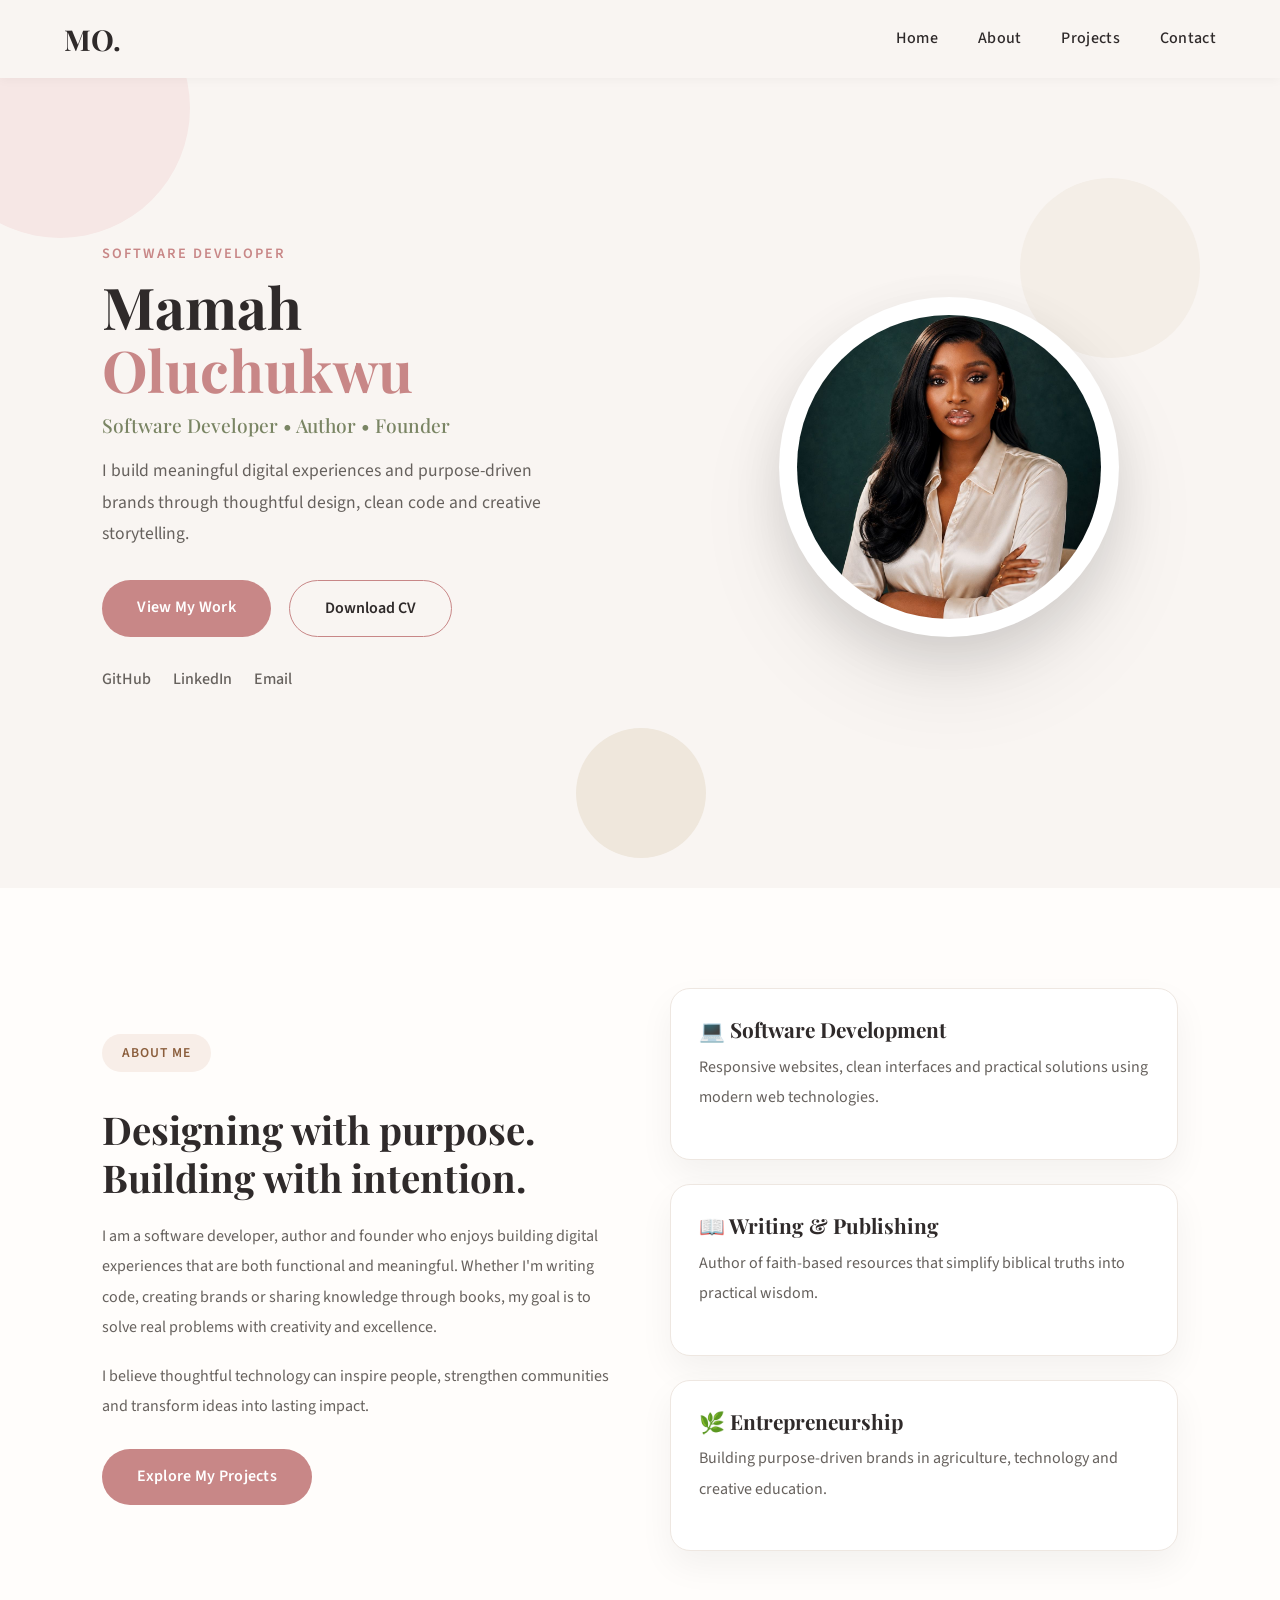
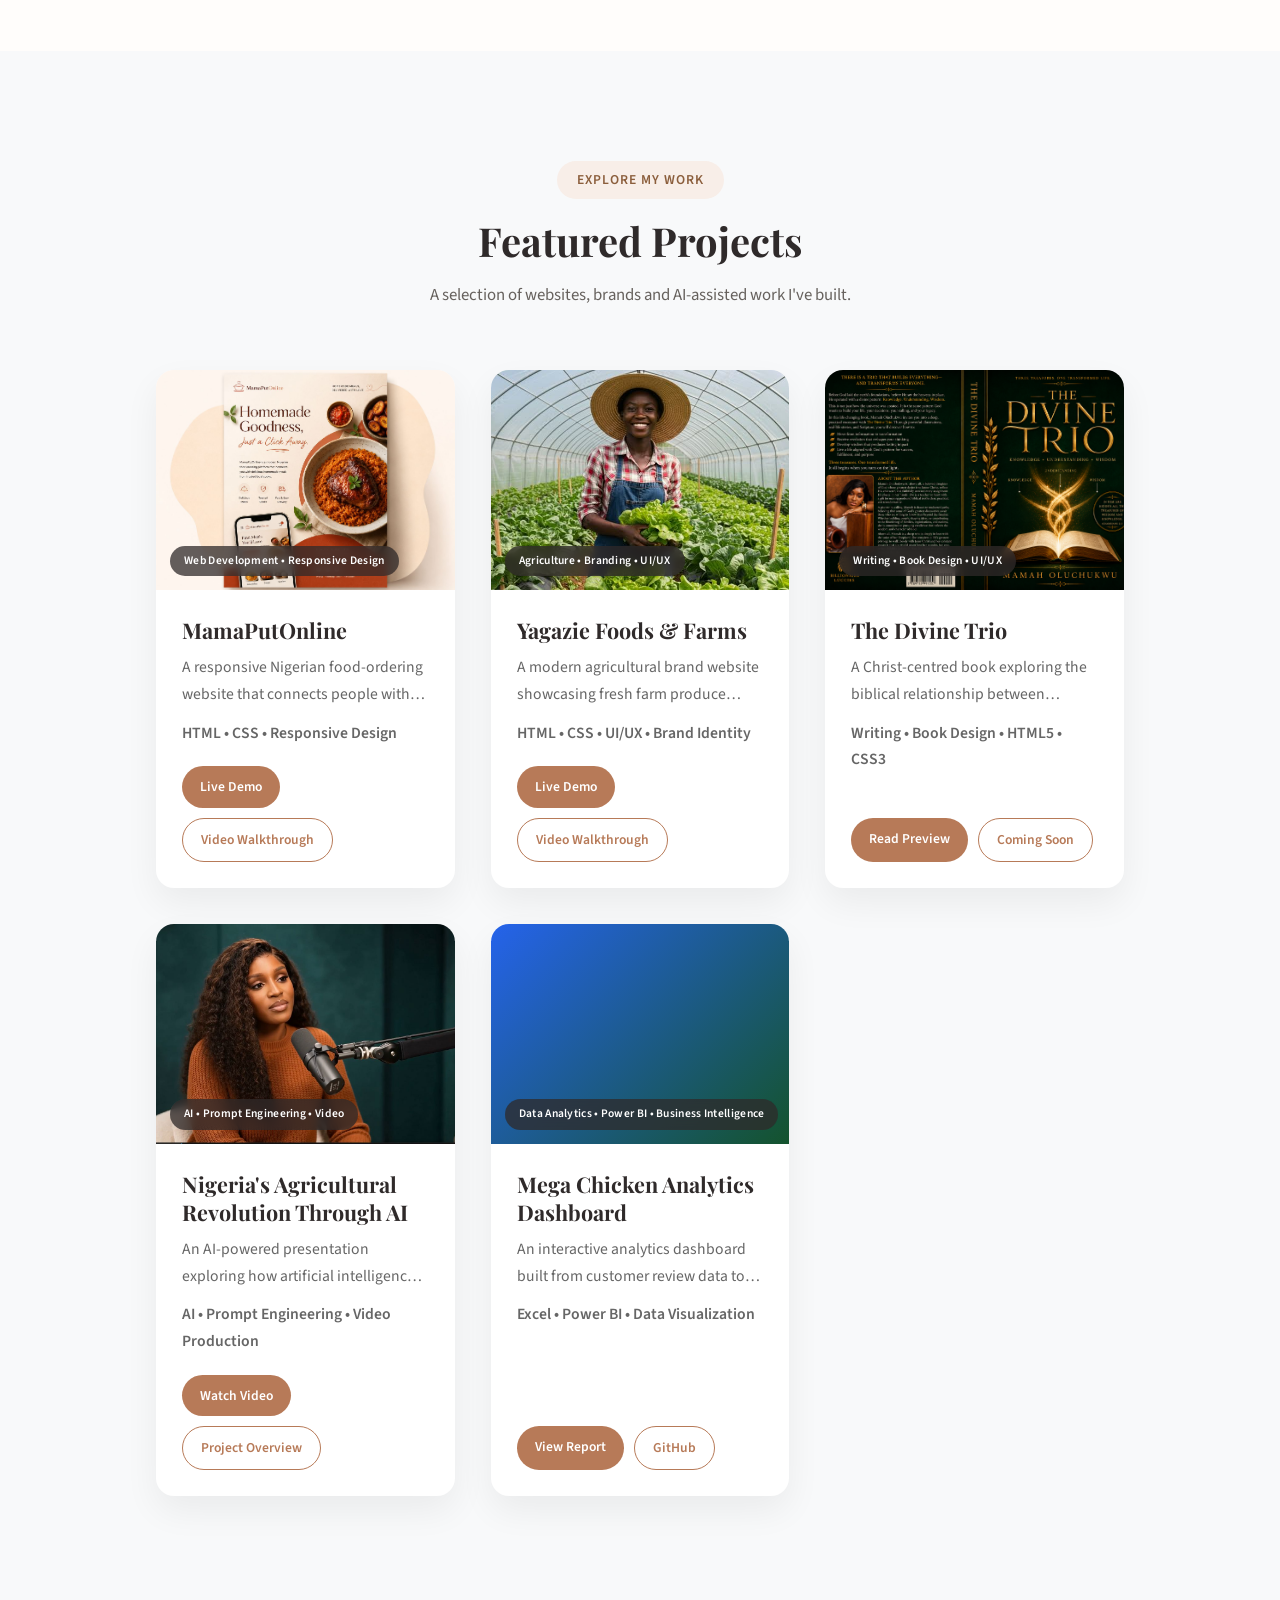
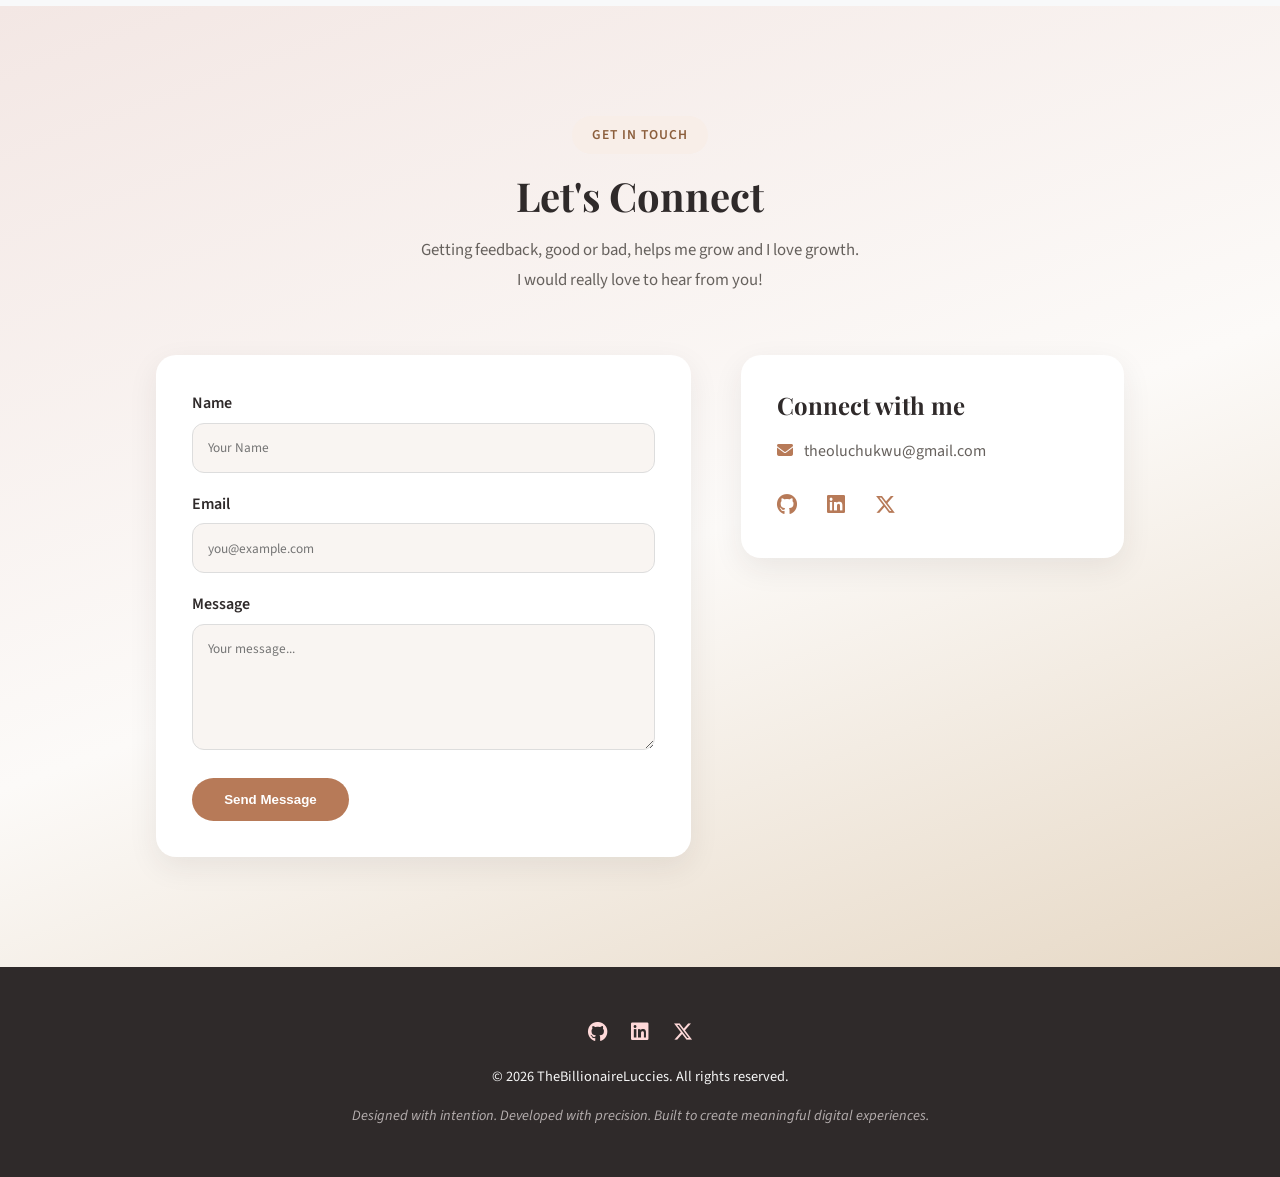
==== commit 968e373f: "Optimize images and videos, update project links and contact form" ====
--- a/index.html
+++ b/index.html
@@ -7,1344 +7,258 @@
   <!-- Google Fonts: Playfair Display for headings, Source Sans Pro for body -->
   <link href="https://fonts.googleapis.com/css2?family=Playfair+Display:wght@600;700&family=Source+Sans+Pro:wght@400;600&display=swap" rel="stylesheet">
   <!-- Font Awesome for icons -->
-  <link rel="stylesheet" href="https://cdnjs.cloudflare.com/ajax/libs/font-awesome/6.5.0/css/all.min.css">
+  <link rel="stylesheet" href="https://cdnjs.cloudflare.com/ajax/libs/font-awesome/6.7.2/css/all.min.css">
   <link rel="stylesheet" href="./index.css">
-  <link rel="stylesheet"
-href="https://cdnjs.cloudflare.com/ajax/libs/font-awesome/6.7.2/css/all.min.css">
 </head>
 <body>
-  <!-- 1. Navigation Bar (Sticky) -->
-  
+
+  <!-- ================= NAVBAR ================= -->
+  <nav class="navbar">
+    <div class="navbar-inner">
+      <a href="#home" class="logo">MO.</a>
+
+      <input type="checkbox" id="nav-toggle" class="nav-toggle">
+      <label for="nav-toggle" class="hamburger" aria-label="Toggle navigation">
+        <i class="fa-solid fa-bars"></i>
+      </label>
+
+      <ul class="nav-links">
+        <li><a href="#home">Home</a></li>
+        <li><a href="#about">About</a></li>
+        <li><a href="#projects">Projects</a></li>
+        <li><a href="#contact">Contact</a></li>
+      </ul>
+    </div>
+  </nav>
 
   <main>
     <!-- ================= HERO ================= -->
-<header class="hero" id="home">
-  <div class="shape shape-1"></div>
-<div class="shape shape-2"></div>
-<div class="shape shape-3"></div>
-
-    <nav class="navbar">
-
-        <a href="#" class="logo">MO.</a>
-
-        <ul class="nav-links">
-            <li><a href="#home">Home</a></li>
-            <li><a href="#about">About</a></li>
-            <li><a href="#work">Projects</a></li>
-            <li><a href="#videos">Videos</a></li>
-            <li><a href="#contact">Contact</a></li>
-        </ul>
-
-    </nav>
-
-    <div class="hero-content">
+    <header class="hero" id="home">
+      <div class="shape shape-1"></div>
+      <div class="shape shape-2"></div>
+      <div class="shape shape-3"></div>
+
+      <div class="hero-content">
 
         <div class="hero-text">
 
-            <span class="intro">
-                Software Developer • 
-            </span>
-
-            <h1>
-                Mamah <br>
-                <span>Oluchukwu</span>
-            </h1>
-
-            <h3>
-                Software Developer • Author • Founder
-            </h3>
-
-            <p>
-                I build meaningful digital experiences and purpose-driven brands through thoughtful design, clean code and creative storytelling.
-            </p>
-
-            <div class="hero-buttons">
-
-                <a href="#work" class="primary-btn">
-                    View My Work
-                </a>
-
-                <a href="cv.pdf" class="secondary-btn">
-                    Download CV
-                </a>
-
-            </div>
-
-            <div class="social-links">
-
-               <a href="https://github.com/billionaireoluchukwu" target="_blank">GitHub</a>
-
-                <a href="https://www.linkedin.com/in/mamah-oluchukwu" target="_blank">LinkedIn</a>
-
-                <a href="mailto:theoluchukwu@example.com " target="_blank" >Email</a>
-
-            </div>
+          <span class="intro">Software Developer</span>
+
+          <h1>
+            Mamah <br>
+            <span>Oluchukwu</span>
+          </h1>
+
+          <h3>Software Developer • Author • Founder</h3>
+
+          <p>
+            I build meaningful digital experiences and purpose-driven brands
+            through thoughtful design, clean code and creative storytelling.
+          </p>
+
+          <div class="hero-buttons">
+            <a href="#projects" class="primary-btn">View My Work</a>
+            <a href="Mamah_Oluchukwu_CV.pdf" class="secondary-btn">Download CV</a>
+          </div>
+
+          <div class="social-links">
+            <a href="https://github.com/billionaireoluchukwu" target="_blank" rel="noopener">GitHub</a>
+            <a href="https://www.linkedin.com/in/mamah-oluchukwu" target="_blank" rel="noopener">LinkedIn</a>
+            <a href="mailto:theoluchukwu@gmail.com">Email</a>
+          </div>
 
         </div>
 
         <div class="hero-image">
-
-<div class="image-circle">
-
-    <div class="image-inner">
-
-        <img src="images/profile.jpg" alt="Mamah Oluchukwu">
-
-    </div>
-
-</div>
-
-        </div>
-
-    </div>
-
-</header>
-
-<!-- ================= ABOUT ================= -->
-
-<section class="about" id="about">
-
-    <div class="about-container">
+          <div class="image-circle">
+            <div class="image-inner">
+              <img src="images/profile.jpg" alt="Mamah Oluchukwu">
+            </div>
+          </div>
+        </div>
+
+      </div>
+    </header>
+
+    <!-- ================= ABOUT ================= -->
+    <section class="about" id="about">
+      <div class="about-container">
 
         <div class="about-text">
-
-            <span class="section-tag">
-                About Me
-            </span>
-
-            <h2>
-                Designing with purpose.
-                Building with intention.
-            </h2>
-
-            <p>
-                I am a software developer, author and founder who enjoys
-                building digital experiences that are both functional and
-                meaningful. Whether I'm writing code, creating brands or
-                sharing knowledge through books, my goal is to solve real
-                problems with creativity and excellence.
-            </p>
-
-            <p>
-                I believe thoughtful technology can inspire people, strengthen
-                communities and transform ideas into lasting impact.
-            </p>
-
-            <a href="#projects" class="primary-btn">
-                Explore My Projects
-            </a>
-
+          <span class="section-tag">About Me</span>
+
+          <h2>Designing with purpose. Building with intention.</h2>
+
+          <p>
+            I am a software developer, author and founder who enjoys
+            building digital experiences that are both functional and
+            meaningful. Whether I'm writing code, creating brands or
+            sharing knowledge through books, my goal is to solve real
+            problems with creativity and excellence.
+          </p>
+
+          <p>
+            I believe thoughtful technology can inspire people, strengthen
+            communities and transform ideas into lasting impact.
+          </p>
+
+          <a href="#projects" class="primary-btn">Explore My Projects</a>
         </div>
 
         <div class="about-cards">
-
-            <article class="about-card">
-
-                <h3>💻 Software Development</h3>
-
-                <p>
-                    Responsive websites, clean interfaces and practical
-                    solutions using modern web technologies.
-                </p>
-
-            </article>
-
-            <article class="about-card">
-
-                <h3>📖 Writing & Publishing</h3>
-
-                <p>
-                    Author of faith-based resources that simplify biblical
-                    truths into practical wisdom.
-                </p>
-
-            </article>
-
-            <article class="about-card">
-
-                <h3>🌿 Entrepreneurship</h3>
-
-                <p>
-                    Building purpose-driven brands in agriculture,
-                    technology and creative education.
-                </p>
-
-            </article>
-
-        </div>
-
-    </div>
-
-</section>
-
-    <!-- 3. About Me Section -->
-   
-
-    <header>
-    ...
-</header>
-
-<main>
-
-    <!-- Hero -->
-    <section id="home">
-        ...
+          <article class="about-card">
+            <h3>💻 Software Development</h3>
+            <p>Responsive websites, clean interfaces and practical solutions using modern web technologies.</p>
+          </article>
+
+          <article class="about-card">
+            <h3>📖 Writing &amp; Publishing</h3>
+            <p>Author of faith-based resources that simplify biblical truths into practical wisdom.</p>
+          </article>
+
+          <article class="about-card">
+            <h3>🌿 Entrepreneurship</h3>
+            <p>Building purpose-driven brands in agriculture, technology and creative education.</p>
+          </article>
+        </div>
+
+      </div>
     </section>
 
-    <!-- About -->
-    <section id="about">
-        ...
+    <!-- ================= PROJECTS ================= -->
+    <section id="projects" class="projects">
+      <div class="container">
+
+        <div class="section-heading">
+          <span class="section-tag">Explore My Work</span>
+          <h2>Featured Projects</h2>
+          <p>A selection of websites, brands and AI-assisted work I've built.</p>
+        </div>
+
+        <div class="projects-grid">
+
+          <!-- Project 1: MamaPutOnline -->
+          <article class="project-card">
+            <div class="project-img">
+              <img src="images/mamaput-online.jpg" alt="MamaPutOnline">
+              <span class="project-badge">Web Development • Responsive Design</span>
+            </div>
+            <div class="project-info">
+              <h3>MamaPutOnline</h3>
+              <p>
+                A responsive Nigerian food-ordering website that connects
+                people with authentic homemade meals through a clean, modern interface.
+              </p>
+              <p class="tech-used">HTML • CSS • Responsive Design</p>
+              <div class="project-links">
+                <a href="mamaputonline/index.html" target="_blank" rel="noopener" class="btn-small">Live Demo</a>
+                <a href="videos/mamaput.mp4" target="_blank" rel="noopener" class="btn-small btn-outline">Video Walkthrough</a>
+              </div>
+            </div>
+          </article>
+
+          <!-- Project 2: Yagazie Foods & Farms -->
+          <article class="project-card">
+            <div class="project-img">
+              <img src="images/Yagazie-foods-and-farms.jpg" alt="Yagazie Foods & Farms">
+              <span class="project-badge">Agriculture • Branding • UI/UX</span>
+            </div>
+            <div class="project-info">
+              <h3>Yagazie Foods &amp; Farms</h3>
+              <p>
+                A modern agricultural brand website showcasing fresh farm produce
+                through a story of faith, sustainability and purposeful farming.
+              </p>
+              <p class="tech-used">HTML • CSS • UI/UX • Brand Identity</p>
+              <div class="project-links">
+                <a href="Yagazie-Foods-Farms/index.html" target="_blank" rel="noopener" class="btn-small">Live Demo</a>
+                <a href="videos/yagazie.mp4" target="_blank" rel="noopener" class="btn-small btn-outline">Video Walkthrough</a>
+              </div>
+            </div>
+          </article>
+
+          <!-- Project 3: The Divine Trio -->
+          <article class="project-card">
+            <div class="project-img">
+              <img src="images/The divine trio-and-transformative-wisdom.png" alt="The Divine Trio">
+              <span class="project-badge">Writing • Book Design • UI/UX</span>
+            </div>
+            <div class="project-info">
+              <h3>The Divine Trio</h3>
+              <p>
+                A Christ-centred book exploring the biblical relationship between
+                knowledge, understanding and wisdom, designed as an interactive web experience.
+              </p>
+              <p class="tech-used">Writing • Book Design • HTML5 • CSS3</p>
+              <div class="project-links">
+                <a href="The-divine-trio-review.pdf" target="_blank" rel="noopener" class="btn-small">Read Preview</a>
+                <a href="#" class="btn-small btn-outline">Coming Soon</a>
+              </div>
+            </div>
+          </article>
+
+          <!-- Project 4: Nigeria's Agricultural Revolution Through AI -->
+          <article class="project-card">
+            <div class="project-img">
+              <img src="images/ai-picture.jpg" alt="Nigeria's Agricultural Revolution Through AI">
+              <span class="project-badge">AI • Prompt Engineering • Video</span>
+            </div>
+            <div class="project-info">
+              <h3>Nigeria's Agricultural Revolution Through AI</h3>
+              <p>
+                An AI-powered presentation exploring how artificial intelligence
+                can transform Nigeria's agricultural sector through research and storytelling.
+              </p>
+              <p class="tech-used">AI • Prompt Engineering • Video Production</p>
+              <div class="project-links">
+                <a href="videos/Nigeria's_Agricultural_Revolution_Through_AI.mp4" target="_blank" rel="noopener" class="btn-small">Watch Video</a>
+                <a href="#" class="btn-small btn-outline">Project Overview</a>
+              </div>
+            </div>
+          </article>
+
+          <!-- Project 5: Mega Chicken Analytics Dashboard -->
+          <article class="project-card">
+            <div class="project-img mega-chicken">
+              <span class="project-badge">Data Analytics • Power BI • Business Intelligence</span>
+            </div>
+            <div class="project-info">
+              <h3>Mega Chicken Analytics Dashboard</h3>
+              <p>
+                An interactive analytics dashboard built from customer review data
+                to uncover trends, sentiment and actionable business insights.
+              </p>
+              <p class="tech-used">Excel • Power BI • Data Visualization</p>
+              <div class="project-links">
+                <a href="megachicken/Mega-Chicken-Analytics-Report.pdf" target="_blank" rel="noopener" class="btn-small">View Report</a>
+                <a href="https://github.com/billionaireoluchukwu/megachicken" target="_blank" rel="noopener" class="btn-small btn-outline">GitHub</a>
+              </div>
+            </div>
+          </article>
+
+        </div>
+      </div>
     </section>
 
-    <!-- Selected Work -->
-    
-    <section id="work">
-      <!--======================
-
-
-    <!-- Contact -->
-    <section id="contact">
-       
-    </section>
-
-</main>
-
-
-    
-    
-
- 
-
-    <!-- 4. Projects Showcase -->
-   <!-- Projects -->
-<section id="projects" class="projects">
-  <div class="container">
-    <h2>Featured Projects</h2>
-
-    <div class="projects-grid">
-
-      <!-- Project 1 -->
-      <article class="project-card">
-        <div class="project-img mamaput"></div>
-
-        <div class="project-info">
-          <h3>MamaPutOnline</h3>
-
-          <p>
-            A responsive Nigerian food-ordering website that connects people
-            with authentic homemade meals through a clean, modern interface.
-          </p>
-
-          <p class="tech-used">
-            HTML • CSS • Responsive Design
-          </p>
-          <div class="project-story">
-            <div class="project-features">
-
-    <h3>Key Features</h3>
-    <div class="Design Thinking">
-      
-
-    <h3>Transforming an idea into a polished digital experience.</h3>
-
-    <p>
-        MamaPutOnline demonstrates my ability to translate a real-world idea into a responsive, user-centred web experience. By combining thoughtful interface design with clean front-end development, I created a product that is visually engaging, easy to navigate and adaptable across devices. The project reflects my commitment to building digital experiences that are both functional and meaningful.
-    </p>
-
-</div>
-
-    <h3>Tools & Technologies</h3>
-
-    <div class="tech-pills">
-
-        <span class="tech-pill">HTML5</span>
-
-        <span class="tech-pill">CSS3</span>
-
-        <span class="tech-pill">Flexbox</span>
-
-        <span class="tech-pill">CSS Grid</span>
-
-        <span class="tech-pill">Responsive Design</span>
-
-        <span class="tech-pill">Git</span>
-
-        <span class="tech-pill">GitHub</span>
-
-        <span class="tech-pill">VS Code</span>
-
-    </div>
-
-</div>
-
-    <div class="decision-heading">
-
-        <span class="section-tag">Design Thinking</span>
-
-        <h3>Every design choice was made to reinforce comfort, trust and simplicity.</h3>
-
-    </div>
-
-    <div class="decision-grid">
-
-        <div class="decision-card">
-
-            <h4>Warm Colour Palette</h4>
-
-            <p>
-                Soft terracotta, cream and earthy neutrals were selected to evoke the warmth of homemade meals while creating a welcoming digital experience.
-            </p>
-
-        </div>
-
-        <div class="decision-card">
-
-            <h4>Editorial Layout</h4>
-
-            <p>
-                A spacious layout with generous white space guides the eye naturally through the content and allows food imagery to remain the visual focus.
-            </p>
-
-        </div>
-
-        <div class="decision-card">
-
-            <h4>Responsive Experience</h4>
-
-            <p>
-                Every section adapts seamlessly across devices, ensuring users enjoy the same experience whether browsing from a phone or desktop.
-            </p>
-
-        </div>
-
-        <div class="decision-card">
-
-            <h4>Visual Hierarchy</h4>
-
-            <p>
-                Typography, spacing and image placement were carefully structured to help users quickly discover meals without feeling overwhelmed.
-            </p>
-
-        </div>
-
-    </div>
-
-</div>
-
-    <div class="features-grid">
-
-        <div class="feature-item">
-            <i class="fa-solid fa-mobile-screen-button"></i>
-            <div>
-                <h4>Responsive Design</h4>
-                <p>Optimised for desktop, tablet and mobile devices.</p>
-            </div>
-        </div>
-
-        <div class="feature-item">
-            <i class="fa-solid fa-utensils"></i>
-            <div>
-                <h4>Food Categories</h4>
-                <p>Organised meals into intuitive categories for faster browsing.</p>
-            </div>
-        </div>
-
-        <div class="feature-item">
-            <i class="fa-solid fa-image"></i>
-            <div>
-                <h4>Rich Visual Experience</h4>
-                <p>High-quality food imagery creates an inviting browsing experience.</p>
-            </div>
-        </div>
-
-        <div class="feature-item">
-            <i class="fa-solid fa-bolt"></i>
-            <div>
-                <h4>Fast Performance</h4>
-                <p>Lightweight front-end focused on speed and smooth interaction.</p>
-            </div>
-        </div>
-
-        <div class="feature-item">
-            <i class="fa-solid fa-layer-group"></i>
-            <div>
-                <h4>Clean Layout</h4>
-                <p>Editorial-inspired interface with clear visual hierarchy.</p>
-            </div>
-        </div>
-
-        <div class="feature-item">
-            <i class="fa-solid fa-hand-pointer"></i>
-            <div>
-                <h4>Intuitive Navigation</h4>
-                <p>Simple user journeys that make finding meals effortless.</p>
-            </div>
-        </div>
-
-    </div>
-
-</div>
-
-    <div class="project-highlights">
-    
-    
-    <div class="highlight">
-        <span class="highlight-label">Role</span>
-        <h5>Front-End Developer</h5>
-    </div>
-
-    <div class="highlight">
-        <span class="highlight-label">Timeline</span>
-        <h5>2 Weeks</h5>
-    </div>
-
-    <div class="highlight">
-        <span class="highlight-label">Project Type</span>
-        <h5>Responsive Website</h5>
-    </div>
-
-    <div class="highlight">
-        <span class="highlight-label">Tools</span>
-        <h5>HTML • CSS • JavaScript</h5>
-    </div>
-
-</div>
-
-    <div class="story-block">
-        <h4>The Challenge</h4>
-        <p>
-            Busy professionals, students and families often crave authentic homemade Nigerian meals but struggle to find trusted local vendors online. Existing food platforms focus primarily on restaurants, leaving a gap for comforting home-style meals that are easy to discover and order.
-        </p>
-    </div>
-
-    <div class="story-block">
-        <h4>The Solution</h4>
-        <p>
-            MamaPutOnline was designed as a responsive web platform that brings homemade Nigerian meals online through a clean, intuitive interface. The goal was to create a browsing experience that feels warm, familiar and effortless while showcasing local cuisine beautifully.
-        </p>
-    </div>
-
-    <div class="story-block">
-        <h4>My Role</h4>
-        <p>
-            I designed and developed the front-end experience, creating the user interface, responsive layouts, visual identity and interactions using HTML and CSS while ensuring accessibility and usability across devices.
-        </p>
-    </div>
-
-</div>
-
-          <div class="project-links">
-            <a href="mamaputonline/index.html"
-   target="_blank"
-   class="btn-small">
-    Live Demo
-</a>
-            <a href="#" class="btn-small">GitHub</a>
-          </div>
-        </div>
-      </article>
-
-      <!-- ===========================
-     YAGAZIE FOODS PROJECT
-=========================== -->
-
-<section id="projects" class="projects">
-  <div class="container">
-    <h2>Featured Projects</h2>
-
-    <div class="projects-grid">
-
-      <!-- Project 1 -->
-      <article class="project-card">
-        <div class="project-img yagazie"></div>
-        <div class="project-badge">
-    Agriculture • Branding • UI/UX
-</div>
-
-        <div class="project-info">
-          <h3>Yagazie Foods & Farms</h3>
-
-<p class="project-subtitle">
-Where Scripture Meets Soil
-</p>
-
-          <p>
-            A modern agricultural and food brand website that showcases fresh farm produce while communicating a compelling story of faith, sustainability and purposeful farming through an elegant digital experience.
-          </p>
-
-          <p class="tech-used">
-           HTML • CSS • UI/UX • Brand Identity
-          </p>
-          <div class="project-snapshot">
-
-    <div class="snapshot-item">
-        <span>Industry</span>
-        <strong>Agriculture</strong>
-    </div>
-
-    <div class="snapshot-item">
-        <span>Role</span>
-        <strong>UI/UX & Front-End</strong>
-    </div>
-
-    <div class="snapshot-item">
-        <span>Duration</span>
-        <strong>3 Weeks</strong>
-    </div>
-
-    <div class="snapshot-item">
-        <span>Platform</span>
-        <strong>Responsive Website</strong>
-    </div>
-
-</div>
-          <div class="project-story">
-            <div class="project-features">
-
-    <h3>Project Highlights</h3>
-    <div class="Design Thinking">
-      
-
-   <h3>Building a digital brand where Scripture meets soil.</h3>
-
-<p>
-    Yagazie Foods & Farms demonstrates my ability to combine branding, storytelling and front-end development into a cohesive digital experience. Every section was intentionally designed to communicate freshness, trust and purpose while reflecting the brand's mission of connecting agriculture, faith and everyday living through modern web design.
-</p>
-
-</div>
-
-    <h3>Tools & Technologies</h3>
-
-    <div class="tech-pills">
-
-        <span class="tech-pill">HTML5</span>
-
-        <span class="tech-pill">CSS3</span>
-
-        <span class="tech-pill">Flexbox</span>
-
-        <span class="tech-pill">CSS Grid</span>
-
-        <span class="tech-pill">Responsive Design</span>
-
-        <span class="tech-pill">Git</span>
-
-        <span class="tech-pill">GitHub</span>
-
-        <span class="tech-pill">VS Code</span>
-
-    </div>
-
-</div>
-
-    <div class="decision-heading">
-
-        <span class="section-tag">Design Thinking</span>
-
-        <h3>Every design decision was made to communicate growth, trust and natural abundance.</h3>
-
-    </div>
-
-    <div class="decision-grid">
-
-        <div class="decision-card">
-
-         <h4>Nature-Inspired Colours</h4>
-
-<p>
-Forest greens, warm earth tones and soft neutrals were selected to reflect healthy crops, fertile soil and the freshness of farm produce.
-</p>
-
-        </div>
-
-        <div class="decision-card">
-
-           <h4>Story-Driven Layout</h4>
-
-<p>
-The website guides visitors through the brand story before introducing products, creating an emotional connection before encouraging exploration.
-</p>
-
-        </div>
-<div class="decision-card">
-      <h4>Responsive Experience</h4>
-
-<p>
-Layouts adapt seamlessly across desktops, tablets and mobile devices, ensuring an enjoyable browsing experience everywhere.
-</p>
-
-        </div>
-
-        <div class="decision-card">
-
-      <h4>Clean Visual Hierarchy</h4>
-
-<p>
-Generous spacing, bold headings and strong imagery make information easy to scan while allowing the produce to remain the centre of attention.
-</p>
-
-        </div>
-
-    </div>
-
-</div>
-
-    <div class="features-grid">
-
-        <div class="feature-item">
-            <i class="fa-solid fa-mobile-screen-button"></i>
-            <div>
-                <h4>Responsive Website</h4>
-
-<p>
-Designed to perform beautifully across desktop, tablet and mobile devices.
-</p>
-            </div>
-        </div>
-
-        <div class="feature-item">
-            <i class="fa-solid fa-utensils"></i>
-            <div>
-             <h4>Product Showcase</h4>
-
-<p>
-Fresh produce is organised into clear categories for effortless browsing.
-</p>
-            </div>
-        </div>
-
-        <div class="feature-item">
-            <i class="fa-solid fa-image"></i>
-            <div>
-                <h4>Immersive Imagery</h4>
-
-<p>
-Large, vibrant photographs highlight the freshness and quality of every product.
-</p>
-            </div>
-        </div>
-
-        <div class="feature-item">
-            <i class="fa-solid fa-bolt"></i>
-            <div>
-                <h4>Lightweight Performance</h4>
-
-<p>
-Built with clean HTML and CSS for fast loading and smooth interaction.
-</p>
-            </div>
-        </div>
-
-        <div class="feature-item">
-            <i class="fa-solid fa-layer-group"></i>
-            <div>
-              <h4>Modern Brand Identity</h4>
-
-<p>
-Typography, colour and spacing work together to reinforce a premium agricultural brand.
-</p>
-            </div>
-        </div>
-
-        <div class="feature-item">
-            <i class="fa-solid fa-hand-pointer"></i>
-            <div>
-                <h4>Simple Navigation</h4>
-
-<p>
-Visitors can quickly discover products, learn about the farm and explore the brand story.
-</p>
-            </div>
-        </div>
-
-    </div>
-
-</div>
-
-    <div class="project-highlights">
-
-    
-    <div class="highlight">
-        <span class="highlight-label">Role</span>
-        <h5>UI/UX Designer & Front-End Developer</h5>
-    </div>
-
-    <div class="highlight">
-        <span class="highlight-label">Timeline</span>
-        <h5>3 Weeks</h5>
-    </div>
-
-    <div class="highlight">
-        <span class="highlight-label">Project Type</span>
-        <h5>Brand Website</h5>
-    </div>
-
-    <div class="highlight">
-        <span class="highlight-label">Tools</span>
-        <h5>HTML5 • CSS 3 • Brand Identity • UI Design • CSS Grid • VS Code • GitHub • Brand •Responsive Design </h5>
-    </div>
-
-</div>
-
-    <div class="story-block">
-        <h4>The Challenge</h4>
-
-<p>
-Many agricultural businesses have excellent products but struggle to communicate credibility and value online. The challenge was to design a website that would showcase fresh farm produce while building trust, educating visitors about the brand and creating a memorable digital identity that reflects excellence, sustainability and purpose.
-</p>
-    </div>
-
-    <div class="story-block">
-    <h4>The Solution</h4>
-
-<p>
-I designed a clean, responsive website that combines beautiful agricultural imagery, thoughtful typography and intuitive navigation to tell the Yagazie story. The result is a modern digital experience that promotes products while strengthening the brand's identity and mission.
-</p>
-</div>
-
-    <div class="story-block">
-        <h4>My Role</h4>
-
-<p>
-I led the entire design and front-end development process—from planning the information architecture and defining the visual identity to building responsive layouts, refining user experience and implementing the final interface using HTML and CSS.
-</p>
-    </div>
-
-
-
-<div class="story-block">
-    <h4>Outcome</h4>
-
-    <p>
-        This project strengthened my ability to transform a brand vision into a cohesive digital experience. It demonstrates my skills in responsive front-end development, visual storytelling, user-centred design and creating interfaces that communicate both purpose and professionalism.
-    </p>
-</div>
-
-</div>
-
-          <div class="project-links">
-    <a href="Portfolio/yagaziefoods/index.html" target="_blank" class="btn-small">
-        Live Demo
-    </a>
-
-    <a href="https://github.com/YOURUSERNAME/YOURREPOSITORY" target="_blank" class="btn-small">
-        GitHub
-    </a>
-</div>
-
-        </div>
-
-      </article>
-
-
-      <!-- Project 3 -->
-      <article class="project-card">
-       <div class="project-img divine-trio"></div>
-   <div class="project-badge">
-    Author • Designer • Digital Product
-</div>
-
-        <div class="project-info">
-          <h3>The Divine Trio</h3>
-
-<p class="project-subtitle">
-Knowledge. Understanding. Wisdom.
-</p>
-<blockquote class="project-quote">
-"The principal thing is wisdom: therefore get wisdom: and with all thy getting get understanding."
-<br>
-<span>— Proverbs 4:7</span>
-</blockquote>
-
-         A faith-based digital publishing project that transforms timeless biblical truths into a modern reading experience through thoughtful writing, visual storytelling and elegant design.
-
-          <p class="tech-used">
-          Writing • Book Design • HTML5 • CSS3 • UI/UX
-          </p>
-          <div class="project-snapshot">
-
-    <div class="snapshot-item">
-        <span>Industry</span>
-        <strong>Publishing</strong>
-    </div>
-
-    <div class="snapshot-item">
-        <span>Role</span>
-        <strong>Author & Designer</strong>
-    </div>
-
-    <div class="snapshot-item">
-        <span>Duration</span>
-        <strong>Ongoing</strong>
-    </div>
-
-    <div class="snapshot-item">
-        <span>Format</span>
-        <strong>Interactive Web Experience</strong>
-    </div>
-
-</div>
-          <div class="project-story">
-           <div class="project-features">
-
-    <h3>Book Highlights</h3>
-   
-
-    <h3>Tools & Technologies</h3>
-
-    <div class="tech-pills">
-
-        <span class="tech-pill">HTML5</span>
-
-        <span class="tech-pill">CSS3</span>
-
-        <span class="tech-pill">Flexbox</span>
-
-        <span class="tech-pill">CSS Grid</span>
-
-        <span class="tech-pill">Responsive Design</span>
-
-        <span class="tech-pill">Git</span>
-
-        <span class="tech-pill">GitHub</span>
-
-        <span class="tech-pill">VS Code</span>
-
-    </div>
-
-</div>
-
-  <div class="decision-heading">
-
-    <span class="section-tag">Design Thinking</span>
-
-    <h3>
-        Every design decision was made to encourage reflection, clarity and discovery.
-    </h3>
-
-</div>
-
-    </div>
-
-    <div class="decision-grid">
-
-        <div class="decision-card">
-
-<h4>Thoughtful Storytelling</h4>
-
-<p>
-Each section guides the reader naturally from one idea to another, making complex biblical concepts approachable without losing depth.
-</p>
-
-        </div>
-
-        <div class="decision-card">
-
-<h4>Christ-Centred Teaching</h4>
-
-<p>
-Explores knowledge, understanding and wisdom through Scripture and practical application.
-</p>
-
-        </div>
-<div class="decision-card">
-<h4>Meaningful Visual Hierarchy</h4>
-
-
-<p>
-Typography, spacing and layout work together to help readers absorb ideas comfortably while maintaining visual elegance.
-</p>
-
-        </div>
-
-        <div class="decision-card">
-
-<h4>Elegant Reading Experience</h4>
-
-<p>
-Typography, spacing and layout were designed to encourage immersive reading while keeping the focus on the message.
-</p>
-
-        </div>
-
-    </div>
-
-</div>
-
-    <div class="features-grid">
-
-        <div class="feature-item">
-            <i class="fa-solid fa-mobile-screen-button"></i>
-            <div>
-     <h4>Biblical Storytelling</h4>
-
-<p>
-Scripture, personal insight and practical application are woven together into a cohesive reading experience.
-</p>
-            </div>
-        </div>
-
-        <div class="feature-item">
-            <i class="fa-solid fa-utensils"></i>
-            <div>
-  <h4>Elegant Reading Experience</h4>
-
-<p>
-Typography, spacing and layout were designed to encourage immersive reading.
-</p>
-            </div>
-        </div>
-
-        <div class="feature-item">
-            <i class="fa-solid fa-image"></i>
-            <div>
-     <h4>Practical Application</h4>
-
-<p>
-Each chapter encourages readers to move beyond information into transformation.
-</p>
-            </div>
-        </div>
-
-        <div class="feature-item">
-            <i class="fa-solid fa-bolt"></i>
-            <div>
-   <h4>Purposeful Design</h4>
-
-<p>
-Every visual element supports clarity, focus and meaningful engagement.
-</p>
-            </div>
-        </div>
-
-        <div class="feature-item">
-            <i class="fa-solid fa-layer-group"></i>
-            <div>
-  <h4>Digital Publishing</h4>
-
-<p>
-Demonstrates how thoughtful writing can become a compelling digital product.
-</p>
-            </div>
-        </div>
-
-        <div class="feature-item">
-            <i class="fa-solid fa-hand-pointer"></i>
-            <div>
-                <h4>Digital Publishing</h4>
-
-<p>
-Demonstrates how thoughtful content can be transformed into an engaging digital product.
-</p>
-            </div>
-        </div>
-
-    </div>
-
-</div>
-
-    <div class="project-highlights">
-      <div class="highlight">
-        <span class="highlight-label">Role</span>
-        <h5>Data Analyst</h5>
-    </div>
-
-    <div class="highlight">
-        <span class="highlight-label">Timeline</span>
-        <h5>3 Weeks</h5>
-    </div>
-
-    <div class="highlight">
-        <span class="highlight-label">Project Type</span>
-        <h5>Brand Website</h5>
-    </div>
-
-    <div class="highlight">
-        <span class="highlight-label">Tools</span>
-     <h5>Writing • HTML • CSS • Canva • VS Code</h5>
-    </div>
-
-</div>
-
-    <div class="story-block">
-    <h4>The Challenge</h4>
-
-<p>
-Many readers find biblical concepts profound but difficult to apply in everyday life. The challenge was to present timeless spiritual truths in a way that remains faithful to Scripture while making them engaging, practical and accessible through thoughtful digital design.
-</p>
-    </div>
-
-    <div class="story-block">
-   <h4>The Solution</h4>
-
-<p>
-The Divine Trio combines reflective writing, structured storytelling and elegant interface design to create a digital reading experience that encourages both understanding and application. The result is a product that feels as intentional visually as it is spiritually.
-</p>
-
-    <div class="story-block">
-      <h4>My Role</h4>
-
-<p>
-I developed the project from concept to completion, including research, writing, content structure, visual direction, user experience design and front-end implementation. This project reflects my multidisciplinary approach to creating meaningful digital products.
-</p>
-    </div>
-
-</div>
-
-<div class="story-block">
-<h4>Outcome</h4>
-
-<p>
-The Divine Trio demonstrates my ability to bring together writing, design and technology to communicate complex ideas with clarity. It showcases not only my front-end development skills but also my ability to think strategically, tell compelling stories and design experiences that leave a lasting impression.
-More than a technical project, The Divine Trio reflects my passion for building products that inspire growth, encourage reflection and communicate truth through thoughtful digital experiences.
-</p>
-</div>
-
-<div class="story-block">
-
-<h4>What I Learned</h4>
-
-<p>
-
-Building The Divine Trio taught me that great digital products are not defined by technology alone—they are shaped by clarity, empathy and intentional communication. This project strengthened my ability to translate complex ideas into engaging experiences through design, storytelling and front-end development.
-
-</p>
-
-</div>
-
-          <div class="project-links">
-    <a href="#" target="_blank" class="btn-small">
-        Read Preview
-    </a>
-
-    <a href="https://github.com/YOURUSERNAME/YOURREPOSITORY" target="_blank" class="btn-small">
-        Project Files
-    </a>
-</div>
-
-        </div>
-
-      </article>
-
-
-
-      <!-- Project 4 -->
-     <article class="project-card">
-
-       <div class="project-img mega-chicken"></div>
-
-   <div class="project-badge">
-Data Analytics • Business Intelligence • Dashboard Design
-</div>
-
-        <div class="project-info">
-          <h3>Mega Chicken Analytics Dashboard</h3>
-
-<p class="project-subtitle">
-Turning Customer Feedback into Actionable Insights
-</p>
-
-
-
-      <p>
-
-This project explores customer reviews from Mega Chicken to uncover valuable business insights through data cleaning, sentiment analysis and interactive dashboard design. The goal was to transform raw customer feedback into meaningful recommendations that support better decision-making and improve customer experience.
-
-</p>
-
-         <p class="tech-used">
-
-Excel • Power BI • Data Cleaning • Data Visualisation • Business Intelligence
-
-</p>
-          <div class="project-snapshot">
-
-    <div class="snapshot-item">
-        <span>Industry</span>
-        <strong>Food & Hospitality</strong>
-    </div>
-
-    <div class="snapshot-item">
-        <span>Role</span>
-        <strong>Data Analyst</strong>
-    </div>
-
-    <div class="snapshot-item">
-        <span>Duration</span>
-        <strong>2 Weeks</strong>
-    </div>
-
-    <div class="snapshot-item">
-        <span>Format</span>
-        <strong>Interactive Dashboard</strong>
-    </div>
-
-</div>
-          <div class="project-story">
-            <div class="project-features">
-
-    <h3>Dashboard Highlights</h3>
-    <div class="Design Thinking">
-      
-
-<h3>Transforming customer feedback into business intelligence.</h3>
-
-<p>
-This project demonstrates my ability to collect, clean, analyse and visualise customer feedback to uncover actionable business insights. By combining data analysis with dashboard design, I transformed raw reviews into meaningful information that supports better decision-making and improves customer experience.
-</p>
-
-</div>
-
-    <h3>Tools & Technologies</h3>
-
-    <div class="tech-pills">
-
-        <span class="tech-pill">Excel</span>
-
-<span class="tech-pill">Power Query</span>
-
-<span class="tech-pill">Power BI</span>
-
-<span class="tech-pill">Data Cleaning</span>
-
-<span class="tech-pill">Data Analysis</span>
-
-<span class="tech-pill">Dashboard Design</span>
-
-<span class="tech-pill">Data Visualisation</span>
-
-<span class="tech-pill">Business Intelligence</span>
-    </div>
-
-</div>
-
-<div class="decision-heading">
-
-    <span class="section-tag">Design Thinking</span>
-
-    <h3>
-        Every dashboard element was designed to communicate insights quickly, clearly and effectively.
-    </h3>
-
-</div>
-
-    <div class="decision-grid">
-
-        <div class="decision-card">
-
-<h4>Clear Data Storytelling</h4>
-
-<p>
-Charts and metrics were organised to communicate findings at a glance, helping stakeholders quickly understand customer sentiment.
-</p>
-
-        </div>
-
-        <div class="decision-card">
-
-<h4>Interactive Dashboard</h4>
-
-<p>
-The dashboard enables users to explore trends, customer behaviour and key performance indicators through an intuitive layout.
-</p>
-
-        </div>
-
-<div class="decision-card">
-<h4>Meaningful Visual Hierarchy</h4>
-
-<p>
-Information is grouped logically to guide attention from high-level insights to detailed analysis without overwhelming the user.
-</p>
-
-</div>
-
-        <div class="decision-card">
-
-<h4>Business-Focused Design</h4>
-
-<p>
-Every visual element was selected to support informed decision-making rather than simply presenting data.
-</p>
-
-        </div>
-
-    </div>
-
-</div>
-
-    <div class="features-grid">
-
-        <div class="feature-item">
-            <i class="fa-solid fa-mobile-screen-button"></i>
-            <div>
-<h4>Data Cleaning</h4>
-
-<p>
-Prepared and organised raw customer reviews for accurate analysis.
-</p>
-            </div>
-        </div>
-
-        <div class="feature-item">
-            <i class="fa-solid fa-utensils"></i>
-            <div>
-<h4>Sentiment Analysis</h4>
-
-<p>
-Categorised customer feedback into positive, neutral and negative sentiments.
-</p>
-            </div>
-        </div>
-
-        <div class="feature-item">
-            <i class="fa-solid fa-image"></i>
-            <div>
- <h4>Interactive Dashboard</h4>
-
-<p>
-Designed a business dashboard to communicate trends and insights clearly.
-</p>
-            </div>
-        </div>
-
-        <div class="feature-item">
-            <i class="fa-solid fa-bolt"></i>
-            <div>
- <h4>Business Insights</h4>
-
-<p>
-Identified customer pain points, strengths and opportunities for improvement.
-</p>
-            </div>
-        </div>
-
-        <div class="feature-item">
-            <i class="fa-solid fa-layer-group"></i>
-            <div>
- <h4>Data Visualisation</h4>
-
-<p>
-Used charts and summary metrics to simplify complex datasets.
-</p>
-            </div>
-        </div>
-
-        <div class="feature-item">
-            <i class="fa-solid fa-hand-pointer"></i>
-            <div>
-         <h4>Strategic Recommendations</h4>
-
-<p>
-Converted analytical findings into practical recommendations for business growth.
-</p>
-            </div>
-        </div>
-
-    </div>
-
-</div>
-
-    <div class="project-highlights">
-
-    </div><div class="highlight">
-        <span class="highlight-label">Role</span>
-        <h5>Data Analyst</h5>
-    </div>
-
-    <div class="highlight">
-        <span class="highlight-label">Timeline</span>
-        <h5>2 Weeks</h5>
-    </div>
-
-    <div class="highlight">
-        <span class="highlight-label">Project Type</span>
-        <h5>Interactive Dashboard</h5>
-    </div>
-
-    <div class="highlight">
-        <span class="highlight-label">Tools</span>
-     <h5>Excel • Power BI • Power Query • VS Code</h5>
-    </div>
-
-</div>
-
-
-
-    <div class="story-block">
-<h4>The Challenge</h4>
-
-<p>
-Customer reviews contain valuable business insights, but when scattered across hundreds of comments they become difficult to interpret. The challenge was to organise, analyse and present this data in a way that supports informed business decisions.
-</p>
-    </div>
-
-    <div class="story-block">
- <h4>The Solution</h4>
-
-<p>
-I cleaned and analysed the customer review dataset before designing an interactive dashboard that highlights customer sentiment, recurring themes and operational trends. The final solution transforms raw feedback into clear, actionable insights for decision-makers.
-</p>
-    </div>
-
-    <div class="story-block">
- <h4>My Role</h4>
-
-<p>
-I managed the complete analytics workflow, including data preparation, exploratory analysis, dashboard design, insight generation and the communication of findings through clear visualisations and recommendations.
-</p>
-    </div>
-
-</div>
-
-<div class="story-block">
-<h4>Outcome</h4>
-
-<p>
-This project strengthened my analytical thinking and demonstrated my ability to turn raw customer data into meaningful business intelligence. It showcases my skills in data analysis, dashboard design, visual communication and translating insights into practical recommendations.
-</p>
-
-</div>
-
-<div class="story-block">
-    <h4>Key Insights</h4>
-    <p>
-        The analysis revealed that food quality and taste consistently drove positive customer experiences, while delays in service and occasional order inaccuracies were the primary sources of dissatisfaction. These findings informed practical recommendations to improve customer satisfaction, streamline operations and strengthen overall service delivery.
-    </p>
-</div>
-
-
-
-          <div class="project-links">
- <a href="megachicken/Mega-Chicken-Analytics-Report.pdf"
-   target="_blank"
-   class="btn-small">
-    Dashboard Preview
-</a>
-
-    <a href="https://github.com/billionaireoluchukwu/megachicken" target="_blank" class="btn-small">
-        Project Files
-    </a>
-</div>
-
-        </div>
-
-      </article>
-        </div>
-      </article>
-
-    </div>
-  </div>
-</section>
-
-    <!-- 6. Contact Section -->
+    <!-- ================= CONTACT ================= -->
     <section id="contact" class="contact">
       <div class="container">
-        <h2>Get In Touch</h2>
-        <p class="contact-intro">Getting feedbacks, good or bad helps me grow and I love growth.
-          <br>I would really love to hear from you!</p>
+        <div class="section-heading">
+          <span class="section-tag">Get In Touch</span>
+          <h2>Let's Connect</h2>
+          <p class="contact-intro">
+            Getting feedback, good or bad, helps me grow and I love growth.
+            <br>I would really love to hear from you!
+          </p>
+        </div>
+
         <div class="contact-grid">
-          <form class="contact-form" action="#" method="post">
+          <form class="contact-form" action="https://formsubmit.co/theoluchukwu@gmail.com" method="POST">
+            <input type="hidden" name="_subject" value="New message from your portfolio site">
+            <input type="hidden" name="_template" value="table">
+            <input type="hidden" name="_captcha" value="false">
+            <input type="text" name="_honey" style="display:none">
+
             <label for="name">Name</label>
             <input type="text" id="name" name="name" placeholder="Your Name" required>
 
@@ -1361,9 +275,9 @@
             <h3>Connect with me</h3>
             <p><i class="fa-solid fa-envelope"></i> theoluchukwu@gmail.com</p>
             <div class="social-links">
-              <a href="https://github.com/billionaireoluchukwu/Personal-project-html" aria-label="GitHub"><i class="fa-brands fa-github"></i></a>
-              <a href="https://www.linkedin.com/in/mamah-oluchukwu-2964941b4/?lipi=urn%3Ali%3Apage%3Ad_flagship3_feed%3BiszJFeLiRJqVcAa8MVOJcA%3D%3D" aria-label="LinkedIn"><i class="fa-brands fa-linkedin"></i></a>
-              <a href="https://x.com/lulubillionaire?s=21k" aria-label="Twitter"><i class="fa-brands fa-x-twitter"></i></a>
+              <a href="https://github.com/billionaireoluchukwu/Personal-project-html" target="_blank" rel="noopener" aria-label="GitHub"><i class="fa-brands fa-github"></i></a>
+              <a href="https://www.linkedin.com/in/mamah-oluchukwu-2964941b4" target="_blank" rel="noopener" aria-label="LinkedIn"><i class="fa-brands fa-linkedin"></i></a>
+              <a href="https://x.com/lulubillionaire" target="_blank" rel="noopener" aria-label="Twitter"><i class="fa-brands fa-x-twitter"></i></a>
             </div>
           </div>
         </div>
@@ -1371,41 +285,34 @@
     </section>
   </main>
 
-  <!-- 7. Footer -->
+  <!-- ================= FOOTER ================= -->
   <footer class="footer">
     <div class="container">
       <div class="footer-social">
-        <a href="#" aria-label="GitHub"><i class="fa-brands fa-github"></i></a>
-        <a href="#" aria-label="LinkedIn"><i class="fa-brands fa-linkedin"></i></a>
-        <a href="#" aria-label="Twitter"><i class="fa-brands fa-x-twitter"></i></a>
-      </div>
-      <p>&copy; 2026 TheBillioniareLuccies. All rights reserved.</p>
+        <a href="https://github.com/billionaireoluchukwu" target="_blank" rel="noopener" aria-label="GitHub"><i class="fa-brands fa-github"></i></a>
+        <a href="https://www.linkedin.com/in/mamah-oluchukwu" target="_blank" rel="noopener" aria-label="LinkedIn"><i class="fa-brands fa-linkedin"></i></a>
+        <a href="https://x.com/lulubillionaire" target="_blank" rel="noopener" aria-label="Twitter"><i class="fa-brands fa-x-twitter"></i></a>
+      </div>
+      <p>&copy; 2026 TheBillionaireLuccies. All rights reserved.</p>
+      <p class="case-study-footer-text">Designed with intention. Developed with precision. Built to create meaningful digital experiences.</p>
     </div>
   </footer>
-<script>
-const projects = document.querySelectorAll(".work-item");
-
-const observer = new IntersectionObserver((entries)=>{
-    entries.forEach(entry=>{
-        if(entry.isIntersecting){
-            entry.target.classList.add("show");
-        }
+
+  <script>
+    // Close mobile menu when a nav link is clicked
+    const navToggle = document.getElementById('nav-toggle');
+    document.querySelectorAll('.nav-links a').forEach(link => {
+      link.addEventListener('click', () => { navToggle.checked = false; });
     });
-},{
-    threshold:0.2
-});
-
-projects.forEach(project=>{
-    observer.observe(project);
-});
-
-<div class="case-study-footer">
-
-    <p>
-        Designed with intention. Developed with precision. Built to create meaningful digital experiences.
-    </p>
-
-</div>
-</script>
+
+    // Fade-in animation for project & about cards
+    const animatedItems = document.querySelectorAll('.project-card, .about-card');
+    const observer = new IntersectionObserver((entries) => {
+      entries.forEach(entry => {
+        if (entry.isIntersecting) entry.target.classList.add('show');
+      });
+    }, { threshold: 0.15 });
+    animatedItems.forEach(item => observer.observe(item));
+  </script>
 </body>
 </html>
--- a/index.css
+++ b/index.css
@@ -1,5 +1,7 @@
+/* =========================================================
+   ROOT VARIABLES
+========================================================= */
 :root {
-  /* Brand Colours */
   --bg: #f9f5f2;
   --surface: #ffffff;
 
@@ -9,6 +11,7 @@
   --sand: #d8c2a4;
   --blush: #f3e7e4;
   --olive: #7a8564;
+  --terracotta: #b77a58;
 
   --heading: #2f2a2a;
   --text: #66615d;
@@ -18,299 +21,12 @@
   --shadow: 0 10px 30px rgba(50, 40, 40, 0.08);
 
   --radius: 20px;
-
   --transition: 0.35s ease;
 }
 
-/* ================= HERO ================= */
-
-.hero {
-  min-height: 100vh;
-  background: var(--bg);
-  padding:3rem 8% 6rem;
-  position: relative;
-  overflow: hidden;
-}
-
-.navbar {
-  display: flex;
-  justify-content: space-between;
-  align-items: center;
-  padding: 10px 0;
-}
-
-.logo {
-  font-size: 2.2rem;
-  font-weight: 700;
-  text-decoration: none;
-  color:#2f2a2a;
-
-  font-family: "Playfair Display", serif;
-}
-
-.nav-links {
-  display: flex;
-  list-style: none;
-  gap: 48px;
-}
-
-.nav-links a {
-  text-decoration: none;
-  color: var(--heading);
-  position: relative;
-  padding-bottom: 8px;
-  font-weight: 500;
-  letter-spacing: 0.3px;
-  transition: all .3s ease;
-}
-.design-decisions {
-  margin: 6rem 0;
-}
-
-.decision-heading {
-  max-width: 700px;
-
-  margin-bottom: 3rem;
-}
-
-.decision-heading h3 {
-  font-family: "Playfair Display", serif;
-
-  font-size: 2.2rem;
-
-  line-height: 1.4;
-
-  color: #2b2b2b;
-
-  margin-top: 1rem;
-}
-
-.decision-grid {
-  display: grid;
-
-  grid-template-columns: repeat(2, 1fr);
-
-  gap: 2rem;
-}
-
-.decision-card {
-  padding: 2rem;
-
-  border-radius: 20px;
-
-  background: #fcfaf8;
-
-  border: 1px solid #eee5dd;
-
-  transition: 0.35s ease;
-}
-
-.decision-card:hover {
-  transform: translateY(-8px);
-
-  box-shadow: 0 20px 45px rgba(0, 0, 0, 0.06);
-}
-
-.decision-card h4 {
-  font-family: "Playfair Display", serif;
-
-  margin-bottom: 1rem;
-
-  color: #2b2b2b;
-}
-
-.decision-card p {
-  line-height: 1.9;
-
-  color: #666;
-}
-
-.nav-links a::after{
-    content:"";
-    position:absolute;
-    left:50%;
-    bottom:0;
-    width:0;
-    height:2px;
-    background:#B77A58;
-    transform:translateX(-50%);
-    transition:.35s ease;
-}
-
-.nav-links a:hover::after{
-    width:100%;
-}
-
-.nav-links a:hover{
-    color:#B77A58;
-}
-
-.hero-content {
-  display: grid;
-  grid-template-columns: 1.1fr 0.9fr;
-  align-items: center;
-  gap: 100px;
-
-  min-height: 85vh;
-
-  position: relative;
-  z-index: 2;
-}
-
-.intro {
-  color: var(--dusty-rose);
-  font-weight: 600;
-  letter-spacing: 2px;
-}
-
-.hero h1 {
-  font-family: "Playfair Display", serif;
-  font-size: 5rem;
-  line-height: 1.05;
-  margin: 20px 0;
-
-  color: var(--heading);
-}
-
-.hero h1 span {
-  color: var(--dusty-rose);
-}
-
-.hero h3 {
-  margin-bottom: 20px;
-
-  color: var(--olive);
-
-  font-weight: 500;
-}
-
-.hero p {
-  font-size: 1.2rem;
-  color: var(--text);
-
-  max-width: 520px;
-
-  line-height: 2;
-}
-
-
-.primary-btn{
-
-    border-radius:999px;
-
-    font-weight:600;
-
-    letter-spacing:.3px;
-}
-
-.secondary-btn{
-
-    border-radius:999px;
-
-    font-weight:600;
-
-}
-
-.hero-video {
-  width: 100%;
-  max-width: 500px;
-  aspect-ratio: 1/1;
-}
-.hero-video video {
-  width: 100%;
-  height: 100%;
-  object-fit: cover;
-  display: block;
-  border-radius: 50%;
-}
-
-.primary-btn {
-  padding: 15px 35px;
-
-  border-radius: 50px;
-
-  background: var(--dusty-rose);
-
-  color: white;
-
-  text-decoration: none;
-
-  transition: 0.35s;
-}
-
-.primary-btn:hover {
-  background: var(--dusty-rose-dark);
-}
-
-.secondary-btn {
-  padding: 15px 35px;
-
-  border-radius: 50px;
-
-  border: 1px solid var(--dusty-rose);
-
-  text-decoration: none;
-
-  color: var(--heading);
-
-  transition: 0.35s;
-}
-
-.secondary-btn:hover {
-  background: white;
-}
-
-.social-links {
-  display: flex;
-
-  gap: 25px;
-
-  margin-top: 40px;
-}
-
-.social-links a {
-  text-decoration: none;
-
-  color: var(--text);
-}
-
-.hero-image {
-  display: flex;
-
-  justify-content: center;
-}
-
-.image-circle {
-  width: 500px;
-  height: 500px;
-
-  padding: 10px;
-
-  background: #ffffff;
-
-  border-radius: 50%;
-
-  border: 8px solid rgba(255,255,255,.95);
-
-  box-shadow:
-      0 20px 50px rgba(0,0,0,.10),
-      0 45px 90px rgba(0,0,0,.08);
-
-  transition: .4s ease;
-}
-
-.image-circle:hover{
-    transform:translateY(-8px);
-}
-
-.image-circle img {
-  width: 100%;
-
-  height: 100%;
-
-  object-fit: cover;
-}
-
+/* =========================================================
+   RESET / BASE
+========================================================= */
 * {
   margin: 0;
   padding: 0;
@@ -327,28 +43,18 @@
   color: var(--text);
   background: var(--bg);
   line-height: 1.6;
-}
-
-h1,
-h2,
-h3 {
+  overflow-x: hidden;
+}
+
+h1, h2, h3, h4 {
   font-family: "Playfair Display", serif;
   font-weight: 700;
   line-height: 1.2;
 }
 
-h1 {
-  font-size: 3rem;
-  margin-bottom: 1rem;
-}
 h2 {
   font-size: 2.5rem;
-  margin-bottom: 2rem;
-  text-align: center;
-}
-h3 {
-  font-size: 1.5rem;
-  margin-bottom: 0.5rem;
+  color: var(--heading);
 }
 
 img {
@@ -358,503 +64,605 @@
 }
 
 a {
-  color: var(--primary);
   text-decoration: none;
+  color: inherit;
   transition: var(--transition);
-}
-
-a:hover {
-  color: var(--primary-dark);
 }
 
 .container {
   width: 90%;
   max-width: 1200px;
   margin: 0 auto;
-  padding: 4rem 0;
-}
-
-.btn {
+}
+
+.section-tag {
   display: inline-block;
-  background: var(--primary);
+  padding: 8px 20px;
+  margin-bottom: 18px;
+  background: #f8eee8;
+  color: #8b5e3c;
+  border-radius: 50px;
+  font-size: 0.85rem;
+  font-weight: 600;
+  letter-spacing: 1px;
+  text-transform: uppercase;
+}
+
+.section-heading {
+  max-width: 700px;
+  margin: 0 auto 60px;
+  text-align: center;
+}
+
+.section-heading h2 {
+  margin-bottom: 15px;
+}
+
+.section-heading p {
+  font-size: 1.05rem;
+  line-height: 1.8;
+}
+
+.primary-btn {
+  display: inline-block;
+  padding: 15px 35px;
+  border-radius: 999px;
+  background: var(--dusty-rose);
   color: #fff;
-  padding: 0.75rem 1.5rem;
-  border-radius: var(--radius);
   font-weight: 600;
-  transition: var(--transition);
+  letter-spacing: 0.3px;
   border: none;
   cursor: pointer;
 }
 
-.btn:hover {
-  background: var(--primary-dark);
-  transform: translateY(-2px);
-  box-shadow: var(--shadow);
-}
-
-.btn-small {
- padding: 15px 30px;
-  font-size: 1rem;
-  background: var(--primary);
-  color: #fff;
-  border-radius: var(--radius);
-}
-
-/* ===== 1. Navigation Bar ===== */
-#navbar {
+.primary-btn:hover {
+  background: var(--dusty-rose-dark);
+}
+
+.secondary-btn {
+  display: inline-block;
+  padding: 15px 35px;
+  border-radius: 999px;
+  border: 1px solid var(--dusty-rose);
+  color: var(--heading);
+  font-weight: 600;
+}
+
+.secondary-btn:hover {
+  background: #fff;
+}
+
+/* =========================================================
+   NAVBAR
+========================================================= */
+.navbar {
   position: sticky;
   top: 0;
-  background: var(--bg);
-  box-shadow: 0 2px 4px rgba(0, 0, 0, 0.05);
   z-index: 100;
-}
-
-.nav-container {
+  background: rgba(249, 245, 242, 0.92);
+  backdrop-filter: blur(8px);
+  box-shadow: 0 2px 10px rgba(0, 0, 0, 0.04);
+}
+
+.navbar-inner {
   display: flex;
   justify-content: space-between;
   align-items: center;
-  padding: 1rem 0;
+  width: 90%;
+  max-width: 1200px;
+  margin: 0 auto;
+  padding: 16px 0;
   position: relative;
 }
 
-
+.logo {
+  font-size: 1.8rem;
+  font-weight: 700;
+  color: var(--heading);
+  font-family: "Playfair Display", serif;
+}
 
 .nav-links {
   display: flex;
   list-style: none;
-  gap: 2rem;
+  gap: 40px;
 }
 
 .nav-links a {
-  color: var(--text);
-  font-weight: 600;
-  font-size: 1.1rem;
+  color: var(--heading);
+  position: relative;
+  padding-bottom: 6px;
+  font-weight: 500;
+  letter-spacing: 0.3px;
+}
+
+.nav-links a::after {
+  content: "";
+  position: absolute;
+  left: 50%;
+  bottom: 0;
+  width: 0;
+  height: 2px;
+  background: var(--terracotta);
+  transform: translateX(-50%);
+  transition: 0.35s ease;
+}
+
+.nav-links a:hover::after {
+  width: 100%;
 }
 
 .nav-links a:hover {
-  color: var(--primary);
-}
-
-/* CSS-only hamburger */
+  color: var(--terracotta);
+}
+
+/* Mobile hamburger (checkbox-driven, no JS required to toggle) */
 .nav-toggle {
   display: none;
 }
 
 .hamburger {
   display: none;
-  background: none;
-  border: none;
-  font-size: 1.5rem;
+  font-size: 1.4rem;
+  color: var(--heading);
   cursor: pointer;
-  color: var(--text);
-}
-
-/* ===== 2. Hero Section ===== */
+  z-index: 101;
+}
+
+/* =========================================================
+   HERO
+========================================================= */
 .hero {
-  background: var(--bg-alt);
+  min-height: 90vh;
+  display: flex;
+  align-items: center;
+  background: var(--bg);
+  padding: 3rem 8% 5rem;
+  position: relative;
+  overflow: hidden;
 }
 
 .hero-content {
   display: grid;
-  grid-template-columns: 1fr 1fr;
-}
-
-@media (max-width: 768px) {
-  .hero-content {
-    grid-template-columns: 1fr;
-    text-align: center;
-  }
-
-  .hero-video {
-    margin: 2rem auto 0;
-  }
-}
-
-.hero-text {
-  flex: 1;
-}
-
-.tagline {
-  font-size: 1.35rem;
+  grid-template-columns: 1.1fr 0.9fr;
+  align-items: center;
+  gap: 60px;
+  width: 100%;
+  position: relative;
+  z-index: 2;
+}
+
+.intro {
+  display: inline-block;
+  margin-bottom: 10px;
+  color: var(--dusty-rose);
+  font-weight: 600;
+  letter-spacing: 2px;
+  text-transform: uppercase;
+  font-size: 0.9rem;
+}
+
+.hero h1 {
+  font-size: 3.6rem;
+  line-height: 1.1;
+  margin-bottom: 12px;
+  color: var(--heading);
+}
+
+.hero h1 span {
+  color: var(--dusty-rose);
+}
+
+.hero h3 {
+  margin-bottom: 18px;
+  color: var(--olive);
+  font-weight: 500;
+  font-size: 1.2rem;
+}
+
+.hero p {
+  font-size: 1.1rem;
   color: var(--text);
-  margin-bottom: 2rem;
-  opacity: 0.8;
-}
-
-.hero-img {
-  flex: 1;
-}
-
-.hero-img img {
-  border-radius: var(--radius);
-  box-shadow: var(--shadow);
-}
-
-/* ===== 3. About Section ===== */
-.about-grid {
+  max-width: 480px;
+  line-height: 1.8;
+  margin-bottom: 30px;
+}
+
+.hero-buttons {
+  display: flex;
+  gap: 18px;
+  flex-wrap: wrap;
+  margin-bottom: 30px;
+}
+
+.social-links {
+  display: flex;
+  gap: 22px;
+}
+
+.social-links a {
+  color: var(--text);
+  font-weight: 500;
+}
+
+.social-links a:hover {
+  color: var(--terracotta);
+}
+
+.hero-image {
+  display: flex;
+  justify-content: center;
+}
+
+.image-circle {
+  width: 340px;
+  height: 340px;
+  padding: 10px;
+  background: #ffffff;
+  border-radius: 50%;
+  border: 8px solid rgba(255, 255, 255, 0.95);
+  box-shadow: 0 20px 50px rgba(0, 0, 0, 0.1), 0 45px 90px rgba(0, 0, 0, 0.08);
+  transition: 0.4s ease;
+}
+
+.image-circle:hover {
+  transform: translateY(-8px);
+}
+
+.image-inner {
+  width: 100%;
+  height: 100%;
+  overflow: hidden;
+  border-radius: 50%;
+}
+
+.image-inner img {
+  width: 100%;
+  height: 100%;
+  object-fit: cover;
+  object-position: center;
+}
+
+/* Decorative shapes */
+.shape {
+  position: absolute;
+  border-radius: 50%;
+  z-index: 0;
+}
+
+.shape-1 { width: 260px; height: 260px; background: #f6e7e5; top: -100px; left: -70px; }
+.shape-2 { width: 180px; height: 180px; background: #f4eee7; right: 80px; top: 100px; }
+.shape-3 { width: 130px; height: 130px; background: #efe7dc; bottom: 30px; left: 45%; }
+
+/* =========================================================
+   ABOUT
+========================================================= */
+.about {
+  padding: 100px 8%;
+  background: #fffdfb;
+}
+
+.about-container {
   display: grid;
   grid-template-columns: 1fr 1fr;
-  gap: 3rem;
+  gap: 60px;
   align-items: center;
-}
-
-.about-img img {
-  border-radius: var(--radius);
-  box-shadow: var(--shadow);
-}
-
-.about-text p {
-  margin-bottom: 1rem;
-  color: var(--text);
-  opacity: 0.85;
-}
-
-/* ===== 4. Skills Section ===== */
-.skills {
-  background: var(--bg-alt);
-}
-
-.skills-grid {
-  display: grid;
-  grid-template-columns: repeat(4, 1fr);
-  gap: 1.5rem;
-}
-
-.skill-card {
-  background: var(--bg);
-  padding: 2rem 1rem;
-  text-align: center;
-  border-radius: var(--radius);
-  box-shadow: var(--shadow);
-  transition: var(--transition);
-}
-
-.skill-card:hover {
-  transform: translateY(-5px);
-  box-shadow: 0 8px 15px rgba(0, 0, 0, 0.1);
-}
-
-.skill-card i {
-  font-size: 2.5rem;
-  color: var(--primary);
-  margin-bottom: 1rem;
-}
-
-/* =========================
+  max-width: 1200px;
+  margin: 0 auto;
+}
+
+.about h2 {
+  font-size: 2.4rem;
+  margin: 15px 0 20px;
+  line-height: 1.25;
+}
+
+.about p {
+  line-height: 1.9;
+  margin-bottom: 18px;
+}
+
+.about-text .primary-btn {
+  margin-top: 10px;
+}
+
+.about-cards {
+  display: flex;
+  flex-direction: column;
+  gap: 24px;
+}
+
+.about-card {
+  background: #fff;
+  padding: 28px;
+  border-radius: 20px;
+  border: 1px solid var(--border);
+  box-shadow: 0 15px 35px rgba(0, 0, 0, 0.05);
+  transition: 0.35s ease;
+  opacity: 0;
+  transform: translateY(30px);
+}
+
+.about-card.show {
+  opacity: 1;
+  transform: translateY(0);
+}
+
+.about-card:hover {
+  transform: translateY(-8px);
+  box-shadow: 0 25px 50px rgba(0, 0, 0, 0.08);
+}
+
+.about-card.show:hover {
+  transform: translateY(-8px);
+}
+
+.about-card h3 {
+  font-size: 1.3rem;
+  margin-bottom: 10px;
+  color: var(--heading);
+}
+
+/* =========================================================
    PROJECTS
-========================= */
-
+========================================================= */
 .projects {
-  padding: 140px 8%;
+  padding: 110px 8%;
   background: #f8f9fa;
-}
-
-.projects h2 {
-  text-align: center;
-  font-size:3rem;
-  margin-bottom: 80px;
-  color: #1f2937;
 }
 
 .projects-grid {
   display: grid;
-  grid-template-columns: repeat(auto-fit, minmax(300px, 1fr));
-  gap: 45px;
+  grid-template-columns: repeat(3, 1fr);
+  gap: 36px;
 }
 
 .project-card {
   background: #fff;
   border-radius: 18px;
   overflow: hidden;
-box-shadow: 0 20px 45px rgba(0,0,0,.06);
+  box-shadow: 0 15px 35px rgba(0, 0, 0, 0.06);
   transition: 0.35s ease;
   display: flex;
   flex-direction: column;
-}
-
-.project-card:hover{
-
-    transform:translateY(-12px);
-
-    box-shadow:0 35px 70px rgba(0,0,0,.10);
-
+  opacity: 0;
+  transform: translateY(30px);
+}
+
+.project-card.show {
+  opacity: 1;
+  transform: translateY(0);
+}
+
+.project-card:hover {
+  transform: translateY(-10px);
+  box-shadow: 0 30px 60px rgba(0, 0, 0, 0.1);
+}
+
+.project-card.show:hover {
+  transform: translateY(-10px);
 }
 
 .project-img {
-  height: 260px;
-  background: #d1d5db;
-}
-.project-img.divine-trio{
-
-background:
-
-linear-gradient(rgba(13,27,42,.45),
-
-rgba(13,27,42,.45)),
-
-url("images/divine-trio-cover.jpg");
-
-background-size:cover;
-
-background-position:center;
-
-}
-
-.project-card:nth-child(3) .project-subtitle{
-    color:#b68b2d;
-}
-
-.project-quote{
-
-    margin:25px 0;
-
-    padding:20px;
-
-    border-left:5px solid #b68b2d;
-
-    background:#faf7ef;
-
-    font-style:italic;
-
-    line-height:1.8;
-
-    color:#555;
-
-}
-
-.project-quote span{
-
-    display:block;
-
-    margin-top:15px;
-
-    font-weight:700;
-
-    color:#b68b2d;
-
-}
-
-.project-snapshot{
-    display:grid;
-    grid-template-columns:repeat(auto-fit,minmax(150px,1fr));
-    gap:1rem;
-    margin:2rem 0;
-}
-
-.snapshot-item{
-    background:#f8f8f8;
-    padding:1rem;
-    border-radius:12px;
-    text-align:center;
-    border:1px solid #e8e8e8;
-    transition:.3s;
-}
-.project-subtitle{
-    color:#4d7c4d;
-    font-style:italic;
-    margin-top:-10px;
-    margin-bottom:20px;
-    font-weight:600;
-}
-
-.snapshot-item:hover{
-    transform:translateY(-5px);
-}
-
-.snapshot-item span{
-    display:block;
-    font-size:.85rem;
-    color:#777;
-    margin-bottom:.4rem;
-}
-
-.snapshot-item strong{
-    color:#23452b;
-    font-size:1rem;
-}
-
-.project-subtitle{
-    color:#4d7c4d;
-    font-style:italic;
-    margin-top:-10px;
-    margin-bottom:20px;
-    font-weight:600;
-}
-/* Temporary background colours */
-
-.mamaput {
-  background: #d97706;
-}
-
-.yagazie {
-  background: #14532d;
-}
-
-.divine {
-  background: #7c3aed;
-}
-
-.analytics {
-  background: #2563eb;
+  position: relative;
+  width: 100%;
+  height: 220px;
+  overflow: hidden;
+  background: #e5e1dc;
+}
+
+.project-img img {
+  width: 100%;
+  height: 100%;
+  object-fit: cover;
+  transition: 0.5s ease;
+}
+
+.project-card:hover .project-img img {
+  transform: scale(1.06);
+}
+
+/* Placeholder background for cards without a real screenshot yet */
+.project-img.mega-chicken {
+  background: linear-gradient(135deg, #2563eb, #14532d);
+  display: flex;
+  align-items: flex-end;
+}
+
+.project-badge {
+  position: absolute;
+  left: 14px;
+  bottom: 14px;
+  background: rgba(47, 42, 42, 0.75);
+  color: #fff;
+  padding: 6px 14px;
+  border-radius: 999px;
+  font-size: 0.72rem;
+  font-weight: 600;
+  letter-spacing: 0.3px;
+  backdrop-filter: blur(4px);
 }
 
 .project-info {
-  padding: 35px;
+  padding: 26px;
   display: flex;
   flex-direction: column;
   flex: 1;
 }
 
-.project-info h3{
-    font-size:2.2rem;
-    line-height:1.3;
-    margin-bottom:15px;
-    color:#111827;
+.project-info h3 {
+  font-size: 1.35rem;
+  line-height: 1.3;
+  margin-bottom: 10px;
+  color: var(--heading);
 }
 
 .project-info p {
   line-height: 1.7;
-  color: #555;
-  font-size: 1.08rem;
-line-height: 1.9;
+  color: #666;
+  font-size: 0.98rem;
+  /* clamp description to 2 lines */
+  display: -webkit-box;
+  -webkit-line-clamp: 2;
+  -webkit-box-orient: vertical;
+  overflow: hidden;
 }
 
 .tech-used {
-  margin-top: 15px;
+  margin-top: 12px;
   font-weight: 600;
-  color: #0f766e;
+  font-size: 0.85rem;
+  color: var(--terracotta);
+  -webkit-line-clamp: initial !important;
+  display: block !important;
 }
 
 .project-links {
   margin-top: auto;
-  display: flex;
-  gap: 12px;
+  padding-top: 20px;
+  display: flex;
+  gap: 10px;
   flex-wrap: wrap;
 }
 
-.btn-small{
-
-    text-decoration:none;
-
-    background:#14532d;
-
-    color:#fff;
-
-    padding:12px 22px;
-
-    border-radius:999px;
-
-    font-weight:600;
-
-    transition:.35s ease;
-
+.btn-small {
+  background: var(--terracotta);
+  color: #fff;
+  padding: 10px 18px;
+  border-radius: 999px;
+  font-weight: 600;
+  font-size: 0.85rem;
+  transition: 0.3s ease;
 }
 
 .btn-small:hover {
-  background: #0f3d22;
-}
-
-.tech-used {
-  font-size: 0.9rem;
-  color: var(--primary-dark);
-  font-weight: 600;
-  margin-top: 0.5rem;
-}
-
-/* ===== 6. Contact Section ===== */
+  background: #9c6244;
+}
+
+.btn-small.btn-outline {
+  background: transparent;
+  border: 1px solid var(--terracotta);
+  color: var(--terracotta);
+}
+
+.btn-small.btn-outline:hover {
+  background: var(--terracotta);
+  color: #fff;
+}
+
+/* =========================================================
+   CONTACT
+========================================================= */
 .contact {
-  padding:140px 8%;
-background:#fcfaf8;
+  padding: 110px 8%;
+  background: linear-gradient(160deg, var(--blush) 0%, #fcfaf8 55%, var(--sand) 130%);
 }
 
 .contact-intro {
   text-align: center;
-  margin-bottom: 5rem;
   color: var(--text);
-  opacity: 0.85;
+  line-height: 1.8;
 }
 
 .contact-grid {
   display: grid;
-  grid-template-columns: 2fr 1fr;
-  gap: 5rem;
+  grid-template-columns: 1.4fr 1fr;
+  gap: 50px;
+  max-width: 1000px;
+  margin: 0 auto;
+}
+
+.contact-form {
+  background: #fff;
+  padding: 36px;
+  border-radius: 20px;
+  box-shadow: var(--shadow);
 }
 
 .contact-form label {
   display: block;
-  margin-bottom: 0.5rem;
+  margin-bottom: 6px;
   font-weight: 600;
+  color: var(--heading);
 }
 
 .contact-form input,
 .contact-form textarea {
   width: 100%;
-  padding: 1rem;
-  margin-bottom: 1.5rem;
-  border:1px solid #ddd;
-  border-radius: var(--radius);
+  padding: 0.9rem;
+  margin-bottom: 1.2rem;
+  border: 1px solid #ddd;
+  border-radius: 12px;
   font-family: inherit;
   transition: var(--transition);
   background: var(--bg);
 }
 
 .contact-form input:focus,
-.contact-form textarea:focus{
-
-    outline:none;
-
-    border-color:#B77A58;
-
-    box-shadow:0 0 0 4px rgba(183,122,88,.15);
-
+.contact-form textarea:focus {
+  outline: none;
+  border-color: var(--terracotta);
+  box-shadow: 0 0 0 4px rgba(183, 122, 88, 0.15);
+}
+
+.contact-form .btn {
+  display: inline-block;
+  background: var(--terracotta);
+  color: #fff;
+  padding: 0.9rem 2rem;
+  border-radius: 999px;
+  font-weight: 600;
+  border: none;
+  cursor: pointer;
+  transition: var(--transition);
+}
+
+.contact-form .btn:hover {
+  background: #9c6244;
+  transform: translateY(-2px);
+}
+
+.contact-info {
+  background: #fff;
+  padding: 36px;
+  border-radius: 20px;
+  box-shadow: var(--shadow);
+  align-self: start;
 }
 
 .contact-info h3 {
-  margin-bottom: 1rem;
-  font-size:2rem;
-margin-bottom:1.5rem;
+  margin-bottom: 1.2rem;
+  font-size: 1.5rem;
+  color: var(--heading);
 }
 
 .contact-info p {
   margin-bottom: 1.5rem;
   color: var(--text);
-  opacity: 0.85;
 }
 
 .contact-info i {
   margin-right: 0.5rem;
-  color: var(--primary);
-}
-
-.social-links {
-  display: flex;
-  gap: 1rem;
-}
-
-.social-links a {
-  font-size: 1.5rem;
+  color: var(--terracotta);
+}
+
+.contact-info .social-links a {
+  font-size: 1.3rem;
   color: var(--text);
-  opacity: 0.7;
-}
-
-.social-links a:hover {
-  color: var(--primary);
-  opacity: 1;
-}
-
-/* ===== 7. Footer ===== */
-.footer{
-
-    background:#2f2a2a;
-
-    color:#f5f5f5;
-
-    padding:50px 8%;
-
-}
-
-.footer .container {
-  padding: 2rem 0;
+}
+
+.contact-info .social-links a:hover {
+  color: var(--terracotta);
+}
+
+/* =========================================================
+   FOOTER
+========================================================= */
+.footer {
+  background: #2f2a2a;
+  color: #f5f5f5;
+  padding: 50px 8%;
+  text-align: center;
 }
 
 .footer-social {
@@ -877,1000 +685,132 @@
   font-size: 0.9rem;
 }
 
-/* ===== Responsive Breakpoints ===== */
-/* Tablet: 768px - 1023px */
-@media (max-width: 1023px) {
-  .skills-grid {
-    grid-template-columns: repeat(3, 1fr);
-  }
-
+.case-study-footer-text {
+  margin-top: 1rem;
+  font-style: italic;
+  color: #b5aeae;
+  font-size: 0.9rem;
+}
+
+/* =========================================================
+   RESPONSIVE — TABLET
+========================================================= */
+@media (max-width: 1024px) {
   .projects-grid {
-    grid-template-columns: 1fr;
-  }
-
-  .contact-grid {
-    grid-template-columns: 1fr;
-  }
-}
-
-/* Mobile: 320px - 767px */
-@media (max-width: 767px) {
-  h1 {
-    font-size: 2.25rem;
-  }
-  h2 {
-    font-size: 2rem;
-  }
-
-  .container {
-    padding: 3rem 0;
-  }
-
-  .project-card{
-    border-radius:20px;
-}
-
-.project-info{
-    padding:28px;
-}
-
-.project-info h3{
-    font-size:1.6rem;
-}
-html{
-
-    scroll-behavior:smooth;
-
-}
-
-img{
-
-    transition:.4s ease;
-
-}
-
-img:hover{
-
-    transform:scale(1.01);
-
-}
-
-  /* CSS-only hamburger menu */
+    grid-template-columns: repeat(2, 1fr);
+  }
+
+  .hero-content {
+    gap: 40px;
+  }
+
+  .image-circle {
+    width: 280px;
+    height: 280px;
+  }
+}
+
+/* =========================================================
+   RESPONSIVE — MOBILE
+========================================================= */
+@media (max-width: 768px) {
+
+  h2 { font-size: 2rem; }
+
+  /* Nav */
   .hamburger {
     display: block;
-    z-index: 101;
   }
 
   .nav-links {
-    display: flex;
     flex-direction: column;
     position: absolute;
     top: 100%;
     left: 0;
     right: 0;
     background: var(--bg);
-    padding: 0 5%;
+    padding: 0 8%;
     box-shadow: var(--shadow);
-    gap: 1rem;
+    gap: 1.2rem;
     max-height: 0;
     overflow: hidden;
-    transition:
-      max-height 0.3s ease,
-      padding 0.3s ease;
-  }
-
-  /* When checkbox is checked, show menu */
+    transition: max-height 0.3s ease, padding 0.3s ease;
+  }
+
   .nav-toggle:checked ~ .nav-links {
-    max-height: 300px;
-    padding: 1rem 5%;
-  }
-
-  /* Update aria-expanded visually via CSS */
-  .nav-toggle:checked + .hamburger {
-    color: var(--primary);
+    max-height: 320px;
+    padding: 1.5rem 8%;
+  }
+
+  /* Hero */
+  .hero {
+    min-height: auto;
+    padding: 2.5rem 6% 4rem;
+    text-align: center;
   }
 
   .hero-content {
-    flex-direction: column-reverse;
-    text-align: center;
-  }
-
-  .about-grid {
     grid-template-columns: 1fr;
-  }
-
-  .skills-grid {
-    grid-template-columns: repeat(2, 1fr);
-  }
-
-  .hero-content,
-  .navbar {
-    position: relative;
-
-    z-index: 2;
-  }
-}
-/* Decorative Shapes */
-
-.shape {
-  position: absolute;
-
-  border-radius: 50%;
-
-  z-index: 0;
-}
-
-.shape-1 {
-  width: 300px;
-
-  height: 300px;
-
-  background: #f6e7e5;
-
-  top: -120px;
-
-  left: -80px;
-}
-
-.shape-2 {
-  width: 200px;
-
-  height: 200px;
-
-  background: #f4eee7;
-
-  right: 120px;
-
-  top: 120px;
-}
-
-.shape-3 {
-  width: 150px;
-
-  height: 150px;
-
-  background: #efe7dc;
-
-  bottom: 40px;
-
-  left: 45%;
-}
-
-.image-inner{
-    width:100%;
-    height:100%;
-
-    overflow:hidden;
-
-    border-radius:50%;
-}
-
-.image-inner img{
-
-    width:100%;
-
-    height:100%;
-
-    object-fit:cover;
-
-    object-position:center;
-
-.hero h1{
-    font-size:2.9rem;
-    line-height:1.15;
-}
-
-.hero h3 {
-  margin-top: 20px;
-  margin-bottom: 30px;
-}
-.primary-btn {
-  box-shadow: 0 12px 30px rgba(200, 135, 135, 0.25);
-}
-.image-circle {
-  border: 8px solid white;
-}
-/* ===========================
-   Mobile Navigation
-=========================== */
-
-@media (max-width: 768px) {
-  .navbar {
-    flex-direction: column;
-    gap: 20px;
-  }
-
-  .nav-links {
-    flex-wrap: wrap;
-    justify-content: center;
-    gap: 20px;
-  }
-
- .hero-content{
-
-    display:grid;
-
-    grid-template-columns:1.15fr .85fr;
-
-    gap:90px;
-
-    align-items:center;
-
-    min-height:85vh;
-
-}
-
-  .hero-text p {
-    margin: 0 auto;
-  }
-
-
-
+    gap: 40px;
+  }
+
+  .hero-image {
+    order: -1;
+  }
+
+  .image-circle {
+    width: 220px;
+    height: 220px;
+  }
+
+  .hero h1 {
+    font-size: 2.6rem;
+  }
+
+  .hero p {
+    margin: 0 auto 30px;
+  }
+
+  .hero-buttons,
   .social-links {
     justify-content: center;
   }
 
-  .hero h1{
-
-    font-size:clamp(4rem,7vw,5.8rem);
-
-    line-height:1.05;
-
-    color:#2f2a2a;
-
-}
-}
-
-/*======================
-        ABOUT
-======================*/
-
-.about {
-  padding: 140px 8%;
-
-  background: #fffdfb;
-}
-
-.about-container {
-  display: grid;
-
-  grid-template-columns: 1fr 1fr;
-
-  gap: 70px;
-
-  align-items: center;
-}
-
-.section-tag {
-  color: var(--dusty-rose);
-
-  font-weight: 600;
-
-  letter-spacing: 2px;
-
-  text-transform: uppercase;
-}
-
-.about h2 {
-  font-family: "Playfair Display", serif;
-
-  font-size: 2.8rem;
-
-  margin: 20px 0;
-
-  color: var(--heading);
-
-  line-height: 1.2;
-}
-
-.about p {
-  color: var(--text);
-
-  line-height: 2;
-
-  margin-bottom: 20px;
-}
-
-.about-cards {
-  display: flex;
-
-  flex-direction: column;
-
-  gap: 30px;
-}
-
-.about-card{
-
-    background:#fff;
-
-    padding:35px;
-
-    border-radius:24px;
-
-    border:1px solid #EEE5DD;
-
-    box-shadow:0 15px 35px rgba(0,0,0,.05);
-
-    transition:.35s ease;
-
-}
-
-.about-card:hover{
-
-    transform:translateY(-10px);
-
-    box-shadow:0 25px 50px rgba(0,0,0,.08);
-
-}
-
-.about-card h3 {
-  margin-bottom: 12px;
-
-  color: var(--heading);
-}
-/*=========================
-    SECTION HEADING
-=========================*/
-
-.section-heading {
-  max-width: 750px;
-  margin: 0 auto 100px;
-  text-align: center;
-}
-
-.section-tag {
-  display: inline-block;
-  padding: 10px 22px;
-  margin-bottom: 22px;
-
-  background: #f8eee8;
-  color: #8b5e3c;
-
-  border-radius: 50px;
-
-  font-size: 0.9rem;
-  font-weight: 600;
-  letter-spacing: 1px;
-  text-transform: uppercase;
-}
-
-.section-heading h2 {
-  font-family: "Playfair Display", serif;
-  font-size: clamp(2.2rem, 5vw, 3.8rem);
-  line-height: 1.2;
-  color: var(--heading);
-
-  margin-bottom: 25px;
-}
-
-.section-heading p {
-  font-size: 1.05rem;
-  line-height: 1.9;
-  color: var(--text);
-
-  max-width: 650px;
-  margin: 0 auto;
-}
-/*======================
-    WORK ITEM
-=======================*/
-
-.work-item {
-  display: grid;
-  grid-template-columns: 1.2fr 0.9fr;
-  gap: 80px;
-
-  align-items: center;
-
-  margin-bottom: 140px;
-}
-
-.work-category {
-  display: inline-block;
-
-  color: #9c7a59;
-
-  font-size: 0.85rem;
-
-  text-transform: uppercase;
-
-  letter-spacing: 2px;
-
-  margin-bottom: 18px;
-
-  font-weight: 600;
-}
-.work-content{
-
-    width:100%;
-
-    max-width:700px;
-
-}
-.work-content h3 {
-  font-family: "Playfair Display", serif;
-
-  font-size: 2.8rem;
-
-  color: var(--heading);
-
-  margin-bottom: 25px;
-}
-
-.work-content p {
-  line-height: 1.9;
-
-  color: var(--text);
-
-  margin-bottom: 35px;
-}
-
-.tech-stack {
-  display: flex;
-
-  flex-wrap: wrap;
-
-  gap: 12px;
-
-  margin-bottom: 35px;
-}
-
-.tech-stack span {
-  padding: 10px 18px;
-
-  background: #f7f3ef;
-
-  border-radius: 30px;
-
-  font-size: 0.9rem;
-}
-
-.project-links {
-  display: flex;
-
-  align-items: center;
-
-  gap: 18px;
-
-  flex-wrap: wrap;
-}
-
-.text-link {
-  color: var(--heading);
-
-  text-decoration: none;
-
-  font-weight: 600;
-}
-
-.text-link:hover {
-  opacity: 0.7;
-}
-.work-image {
-  display: flex;
-
-  justify-content: center;
-}
-
-.work-image img {
-  width: 100%;
-
-  max-width: 480px;
-
-  border-radius: 22px;
-
-  box-shadow: 0 25px 60px rgba(0, 0, 0, 0.12);
-
-  transition: 0.4s;
-}
-
-.work-image img:hover {
-  transform: translateY(-8px);
-}
-@media (max-width: 900px) {
-  .work-item {
+  /* About */
+  .about {
+    padding: 70px 6%;
+  }
+
+  .about-container {
     grid-template-columns: 1fr;
-
-    gap: 50px;
-  }
-  .selected-work{
-
-    padding:120px 8%;
-
-    max-width:1400px;
-
-    margin:0 auto;
-    .hero-content{
-    grid-template-columns:1fr;
-    gap:60px;
-    text-align:center;
-}
-
-.hero-buttons{
-    justify-content:center;
-}
-
-.social-links{
-    justify-content:center;
-}
-
-.hero p{
-    margin:0 auto;
-}
-
-.hero-image{
-    order:-1;
-}
-
-}
-
-  .work-content {
-    order: 2;
-  }
-
-  .work-image {
-    order: 1;
-  }
-
-  .work-content h3 {
-    font-size: 2.4rem;
-  }
-}
-.work-item {
-  display: grid;
-  grid-template-columns: 1.35fr 0.85fr;
-  gap: 90px;
-}
-.mockup-container {
-  position: relative;
-
-  display: flex;
-
-  justify-content: center;
-
-  align-items: center;
-
-  min-height: 650px;
-}
-.mockup-container::before {
-  content: "";
-
-  position: absolute;
-
-  width: 420px;
-
-  height: 420px;
-
-  background: rgba(247, 236, 226, 0.55);
-
-  filter: blur(80px);
-
-  border-radius: 50%;
-
-  z-index: 0;
-}
-.work-item {
-  opacity: 0;
-  transform: translateY(80px);
-  transition:
-    opacity 0.8s ease,
-    transform 0.8s ease;
-}
-
-.work-item.show {
-  opacity: 1;
-  transform: translateY(0);
-}
-.project-story {
-  margin: 3rem 0;
-  display: flex;
-  flex-direction: column;
-  gap: 2rem;
-}
-.project-highlights {
-    display: grid;
-    grid-template-columns: repeat(2, 1fr);
-    gap: 24px;
-    margin: 3rem 0;
-}
-
-.highlight {
-  background: #fcfaf8;
-
-  border: 1px solid #eee5dd;
-
-  border-radius: 18px;
-
-  padding: 1.8rem;
-
-  transition: 0.35s ease;
-}
-
-.highlight:hover {
-  transform: translateY(-6px);
-
-  box-shadow: 0 15px 35px rgba(0, 0, 0, 0.06);
-}
-
-.highlight-label {
-  display: block;
-
-  font-size: 0.9rem;
-
-  text-transform: uppercase;
-
-  letter-spacing: 2px;
-
-  color: #b77a58;
-
-  margin-bottom: 0.7rem;
-}
-
-.highlight h5 {
-  font-family: "Playfair Display", serif;
-
-  font-size: 1.25rem;
-
-  font-weight: 600;
-
-  color: #2b2b2b;
-
-  line-height: 1.5;
-}
-@media (max-width: 768px) {
-  
- @media (max-width: 768px) {
-
-    .features-grid{
-        grid-template-columns:1fr;
-    }
-
-    .project-highlights{
-        grid-template-columns:1fr;
-    }
-
-}
-
-.project-features {
-  margin: 5rem 0;
-}
-
-.project-features h3 {
-  font-family: "Playfair Display", serif;
-  font-size: 2rem;
-  margin-bottom: 2rem;
-  color: #2b2b2b;
-}
-
-.features-grid {
-  display: grid;
-  grid-template-columns: repeat(2, 1fr);
-  gap: 2rem;
-}
-
-.feature-item {
-  display: flex;
-  gap: 1.2rem;
-
-  padding: 1.5rem;
-
-  border: 1px solid #eee5dd;
-
-  border-radius: 18px;
-
-  background: #fff;
-
-  transition: 0.35s ease;
-}
-
-.feature-item:hover {
-  transform: translateY(-5px);
-
-  box-shadow: 0 15px 35px rgba(0, 0, 0, 0.06);
-}
-
-.feature-item i {
-  font-size: 1.5rem;
-
-  color: #b77a58;
-
-  margin-top: 5px;
-}
-
-.feature-item h4 {
-  margin-bottom: 0.5rem;
-
-  font-family: "Playfair Display", serif;
-
-  color: #2b2b2b;
-}
-
-.feature-item p {
-  color: #666;
-
-  line-height: 1.8;
-}
-@media (max-width: 768px) {
-  .features-grid {
+    gap: 40px;
+    text-align: center;
+  }
+
+  .about-text .primary-btn {
+    margin: 0 auto;
+  }
+
+  /* Projects */
+  .projects {
+    padding: 70px 6%;
+  }
+
+  .projects-grid {
     grid-template-columns: 1fr;
   }
-}
-
-.story-block h4 {
-  font-family: "Playfair Display", serif;
-  font-size: 1.25rem;
-  color: #2d2d2d;
-  margin-bottom: 0.8rem;
-}
-
-.story-block p {
-  color: #666;
-  line-height: 2;
-  max-width: 620px;
-  font-size: 1.08rem;
-}
-
-.mockup-shape {
-  position: absolute;
-
-  width: 480px;
-  height: 560px;
-
-  background: linear-gradient(135deg, #fcf8f4, #f2e6dc);
-
-  border-radius: 42% 58% 60% 40% / 38% 40% 60% 62%;
-
-  transition: 0.7s ease;
-}
-.mockup-container img {
-  position: relative;
-
-  width: 100%;
-
-  max-width: 360px;
-
-  z-index: 2;
-
-  border-radius: 16px;
-
-  box-shadow:
-    0 25px 45px rgba(0, 0, 0, 0.08),
-    0 45px 90px rgba(0, 0, 0, 0.1);
-
-  transition:
-    transform 0.5s ease,
-    box-shadow 0.5s ease;
-}
-
-.work-item:hover .mockup-shape {
-  transform: rotate(8deg) scale(1.04);
-}
-
-.work-item:hover img {
-  transform: translateY(-14px);
-}
-
-box-shadow:
-  0 20px 40px rgba(0, 0, 0, 0.08),
-  0 35px 80px rgba(0, 0, 0, 0.1);
-.mockup-shape {
-  transition: 0.5s ease;
-  .mockup-shape {
-    background: linear-gradient(135deg, #fcf6f1, #f2e6dc);
-  }
-}
-
-.work-item:hover .mockup-shape {
-  transform: scale(1.05) rotate(6deg);
-}
-@media(max-width:768px){
-
-    .decision-grid{
-
-        grid-template-columns:1fr;
-
-    }
-
-}
-.tech-stack{
-
-    margin:6rem 0;
-
-}
-
-.tech-stack h3{
-
-    margin:1rem 0 2rem;
-
-    font-family:"Playfair Display",serif;
-
-    font-size:2rem;
-
-    color:#2B2B2B;
-
-}
-
-.tech-pills{
-
-    display:flex;
-
-    flex-wrap:wrap;
-
-    gap:1rem;
-
-}
-
-.tech-pill{
-
-    padding:.9rem 1.4rem;
-
-    border:1px solid #E8DDD5;
-
-    border-radius:999px;
-
-    background:#FCFAF8;
-
-    color:#555;
-
-    font-weight:500;
-
-    transition:.35s ease;
-
-}
-
-.tech-pill:hover{
-
-    background:#B77A58;
-
-    color:#fff;
-
-    transform:translateY(-4px);
-
-    box-shadow:0 12px 28px rgba(183,122,88,.25);
-
-}
-.project-outcome{
-
-    width:100%;
-
-    margin:6rem 0;
-
-}
-
-.project-outcome h3{
-
-    font-family:"Playfair Display", serif;
-
-    font-size:2.3rem;
-
-    line-height:1.4;
-
-    color:#2B2B2B;
-
-    margin:1rem 0 1.5rem;
-
-}
-.story-block p{
-
-    line-height:1.9;
-
-    color:#666;
-
-}
-.section-heading{
-
-    max-width:900px;
-
-}
-
-.project-outcome p{
-
-    line-height:2;
-
-    color:#666;
-
-    font-size:1.05rem;
-
-}
-.project-links{
-
-    display:flex;
-
-    flex-wrap:wrap;
-
-    gap:1rem;
-
-    margin:3rem 0 5rem;
-
-}
-
-.primary-btn{
-
-    display:inline-flex;
-
-    align-items:center;
-
-    gap:.8rem;
-
-    padding:1rem 2rem;
-
-    background:#B77A58;
-
-    color:#fff;
-
-    border-radius:999px;
-
-    text-decoration:none;
-
-    transition:.35s ease;
-
-}
-
-.primary-btn:hover{
-
-    transform:translateY(-4px);
-
-    box-shadow:0 15px 35px rgba(183,122,88,.25);
-
-}
-
-.primary-btn i{
-
-    transition:.35s ease;
-
-}
-
-.primary-btn:hover i{
-
-    transform:translateX(5px);
-
-}
-
-.secondary-btn{
-
-    display:inline-flex;
-
-    align-items:center;
-
-    padding:1rem 2rem;
-
-    border:1px solid #DDD2CA;
-
-    border-radius:999px;
-
-    color:#555;
-
-    text-decoration:none;
-
-    transition:.35s ease;
-
-}
-
-.secondary-btn:hover{
-
-    background:#FCFAF8;
-
-    transform:translateY(-4px);
-
-}
-.case-study-footer{
-
-    margin-top:5rem;
-
-    padding-top:3rem;
-
-    border-top:1px solid #EEE5DD;
-
-    text-align:center;
-
-}
-
-.case-study-footer p{
-
-    font-style:italic;
-
-    color:#8A8A8A;
-
-    font-size:1.05rem;
-
+
+  /* Contact */
+  .contact {
+    padding: 70px 6%;
+  }
+
+  .contact-grid {
+    grid-template-columns: 1fr;
+  }
+
+  .contact-form,
+  .contact-info {
+    padding: 26px;
+  }
 }
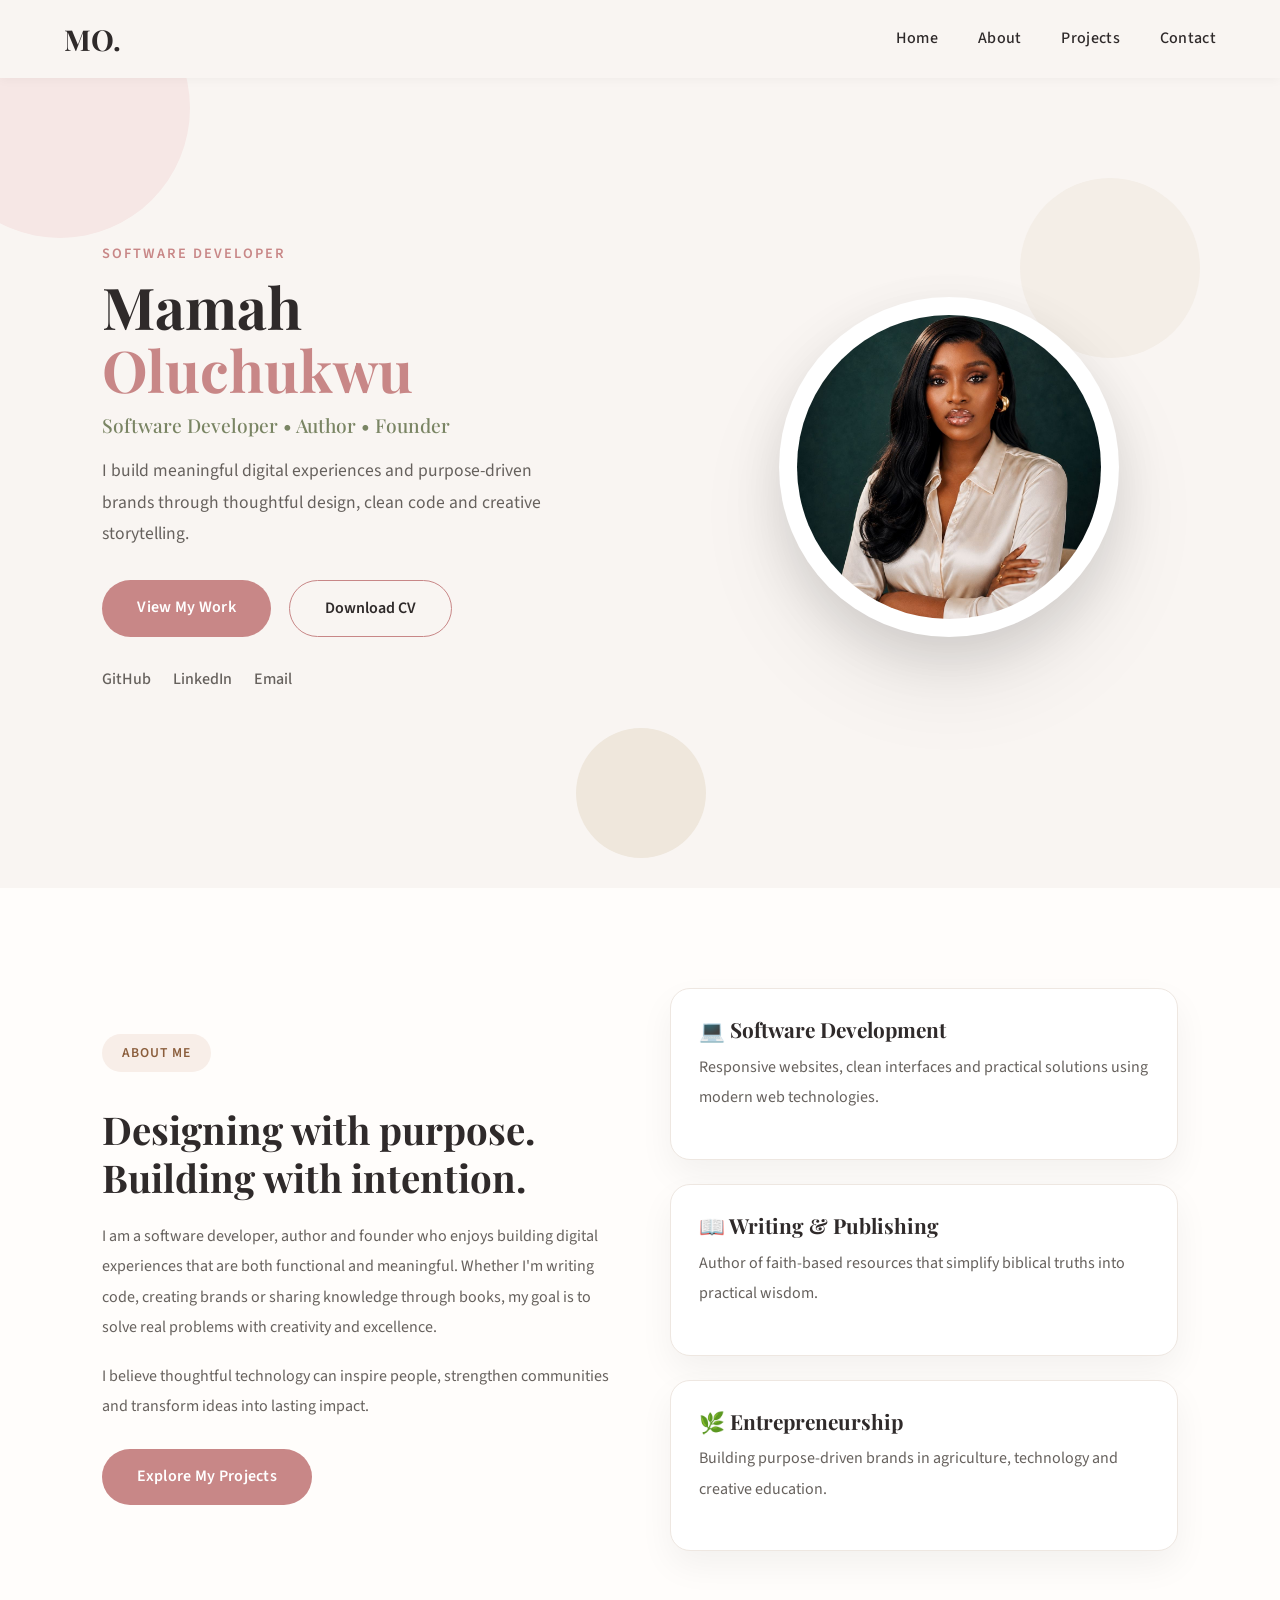
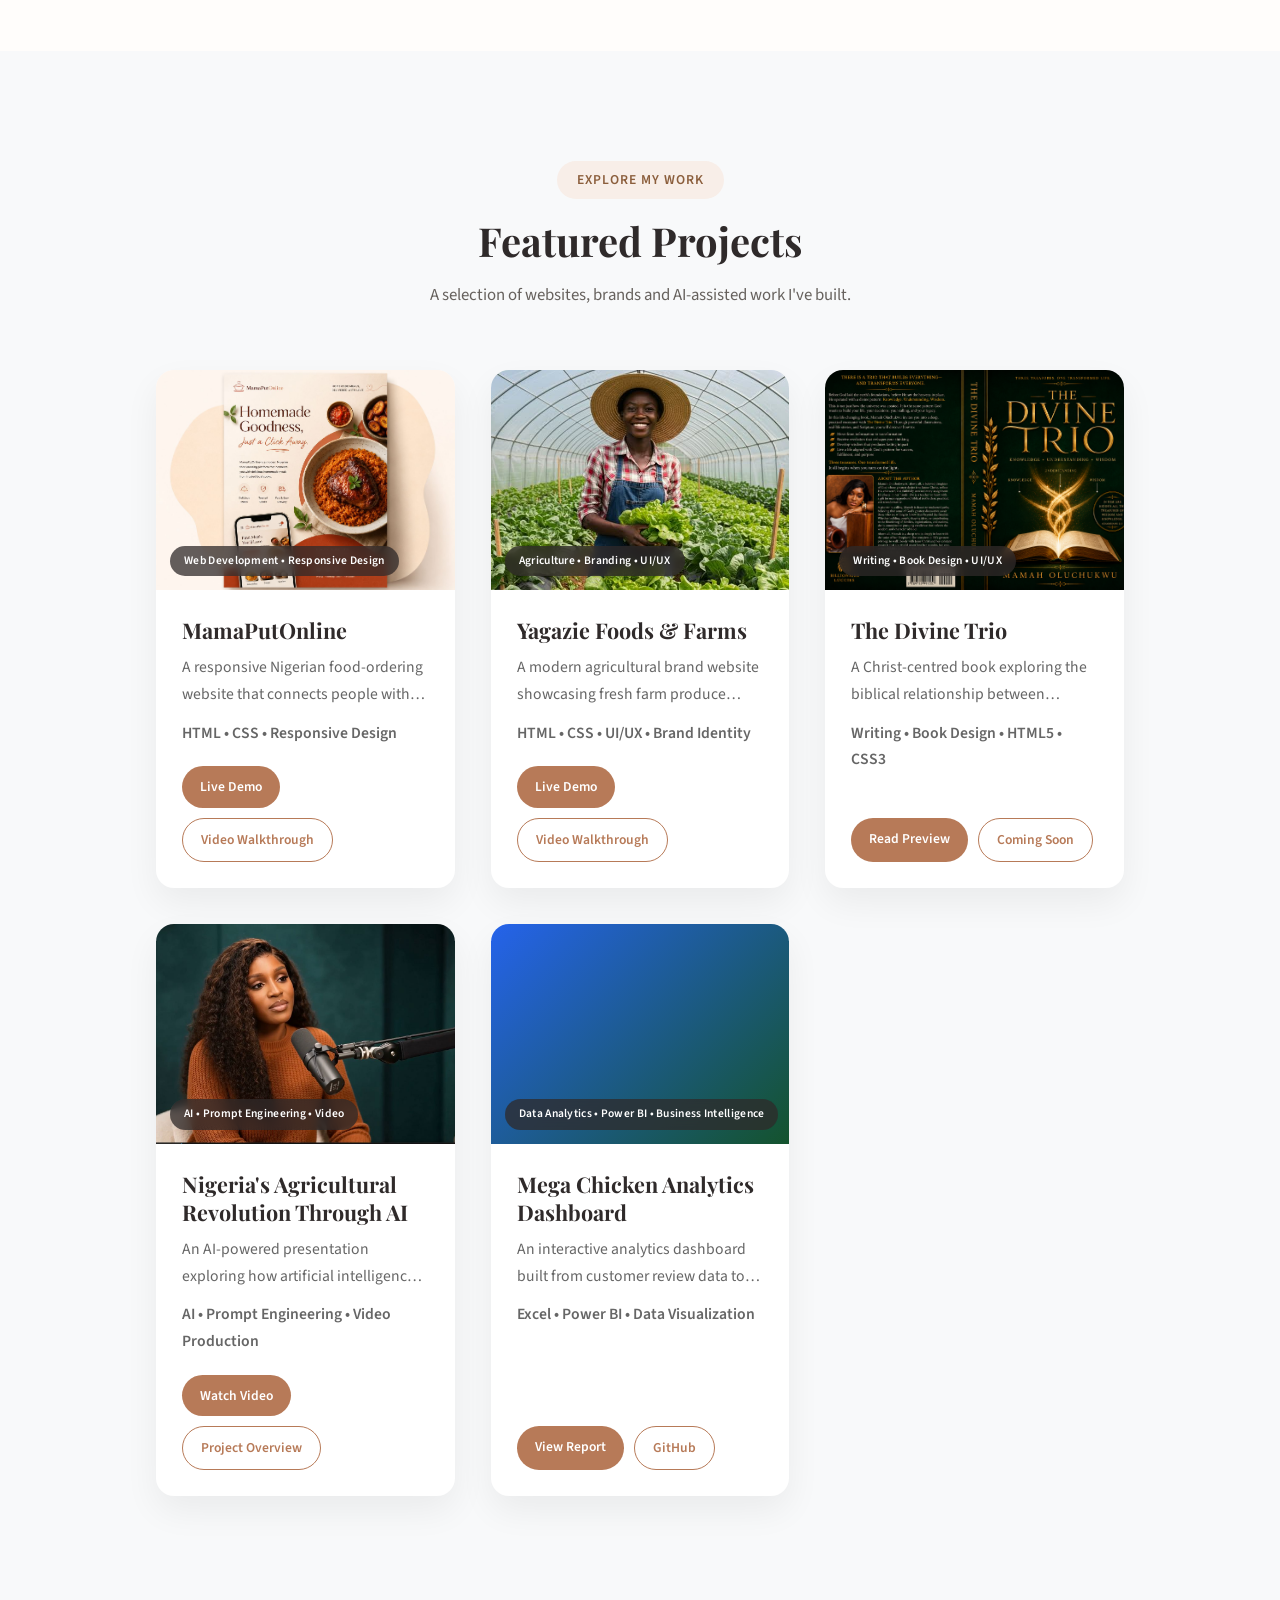
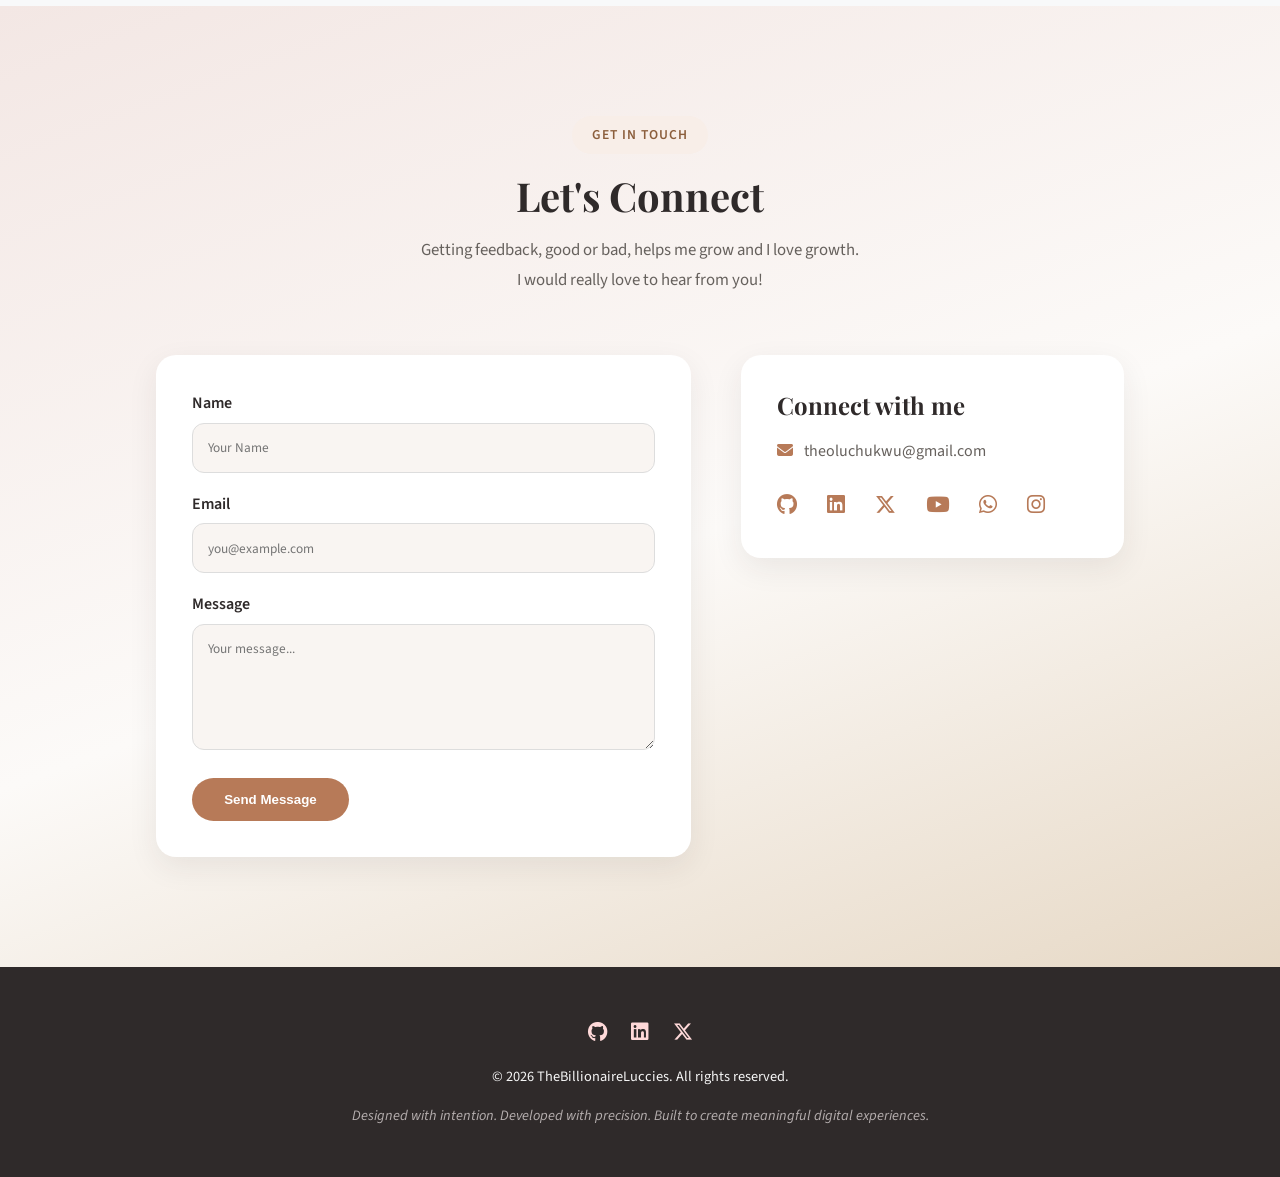
==== commit 8895fef5: "Add YouTube, WhatsApp, Instagram links" ====
--- a/index.html
+++ b/index.html
@@ -278,6 +278,9 @@
               <a href="https://github.com/billionaireoluchukwu/Personal-project-html" target="_blank" rel="noopener" aria-label="GitHub"><i class="fa-brands fa-github"></i></a>
               <a href="https://www.linkedin.com/in/mamah-oluchukwu-2964941b4" target="_blank" rel="noopener" aria-label="LinkedIn"><i class="fa-brands fa-linkedin"></i></a>
               <a href="https://x.com/lulubillionaire" target="_blank" rel="noopener" aria-label="Twitter"><i class="fa-brands fa-x-twitter"></i></a>
+              <a href="https://www.youtube.com/channel/UCu3aQL89FreLhvyXMSG5UYQ" target="_blank" rel="noopener" aria-label="YouTube"><i class="fa-brands fa-youtube"></i></a>
+<a href="https://wa.me/2347080882319" target="_blank" rel="noopener" aria-label="WhatsApp"><i class="fa-brands fa-whatsapp"></i></a>
+<a href="https://instagram.com/billionaireLuccies" target="_blank" rel="noopener" aria-label="Instagram"><i class="fa-brands fa-instagram"></i></a>
             </div>
           </div>
         </div>
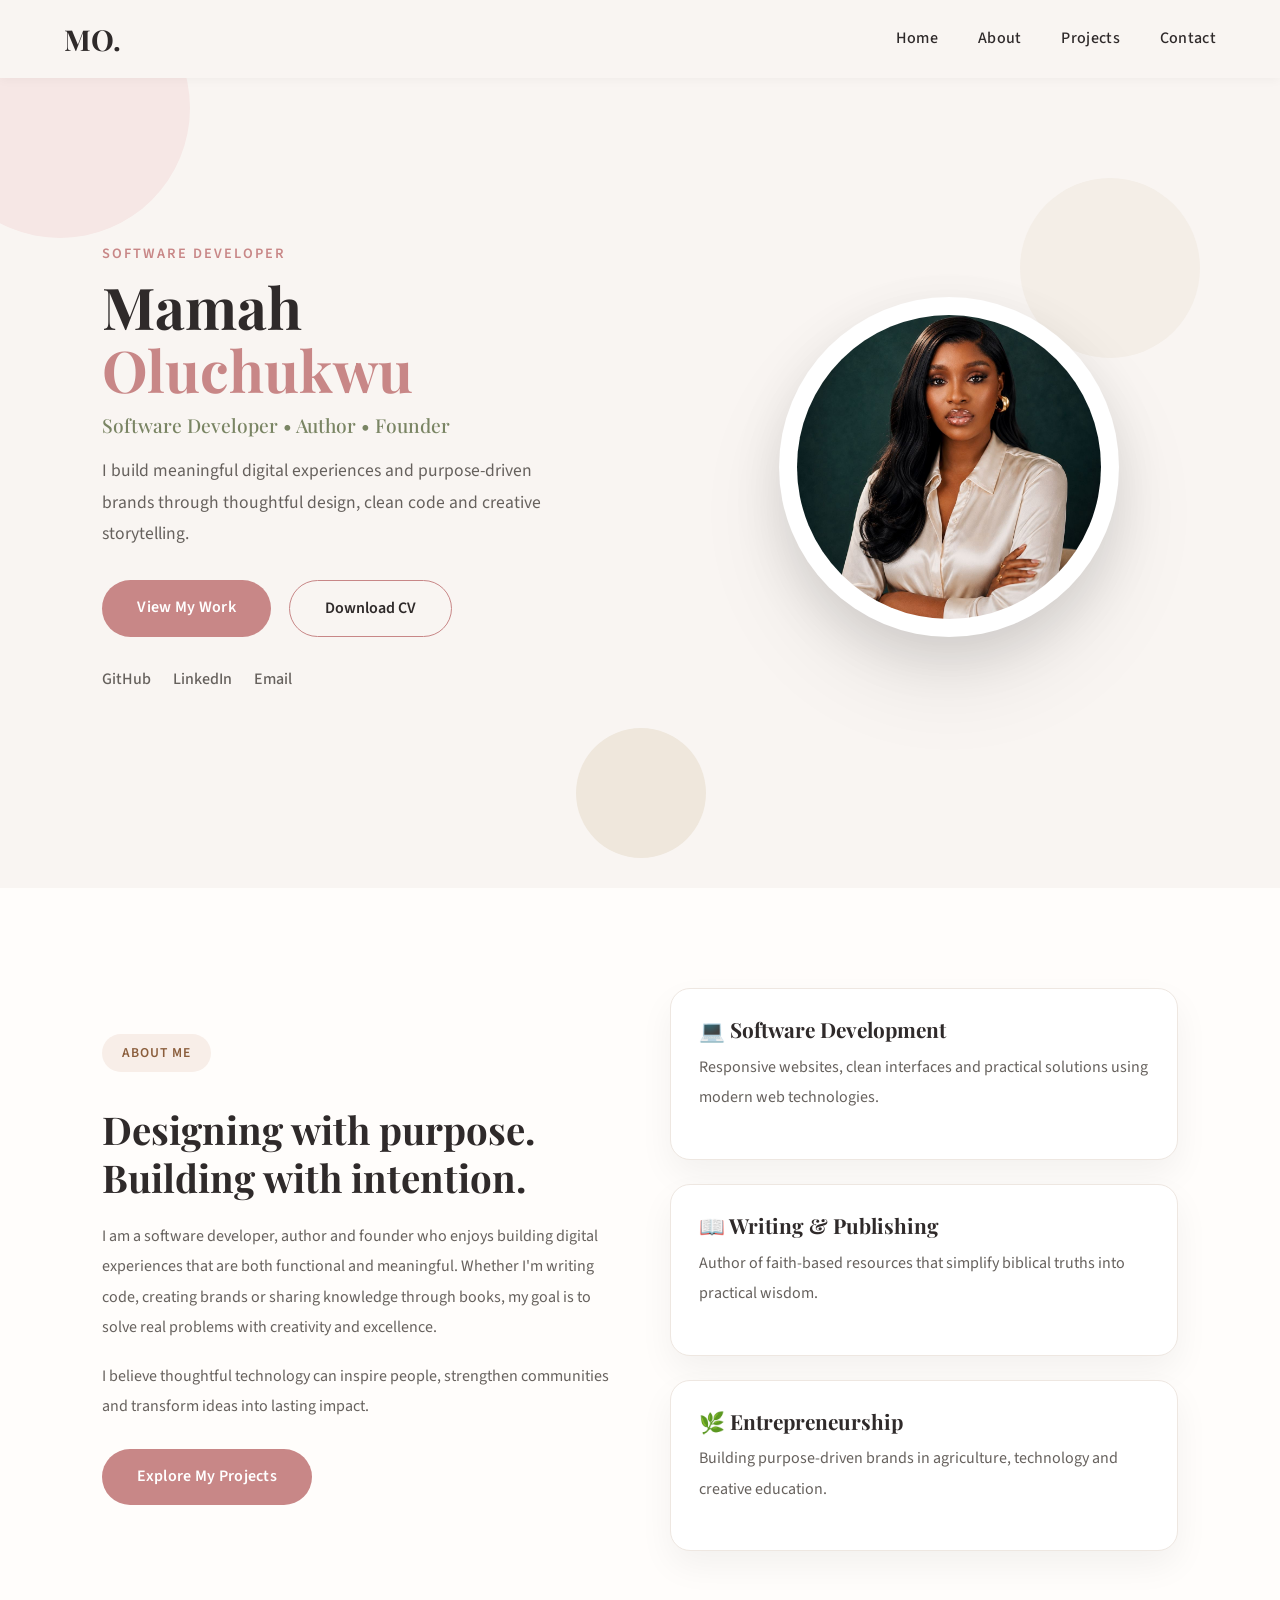
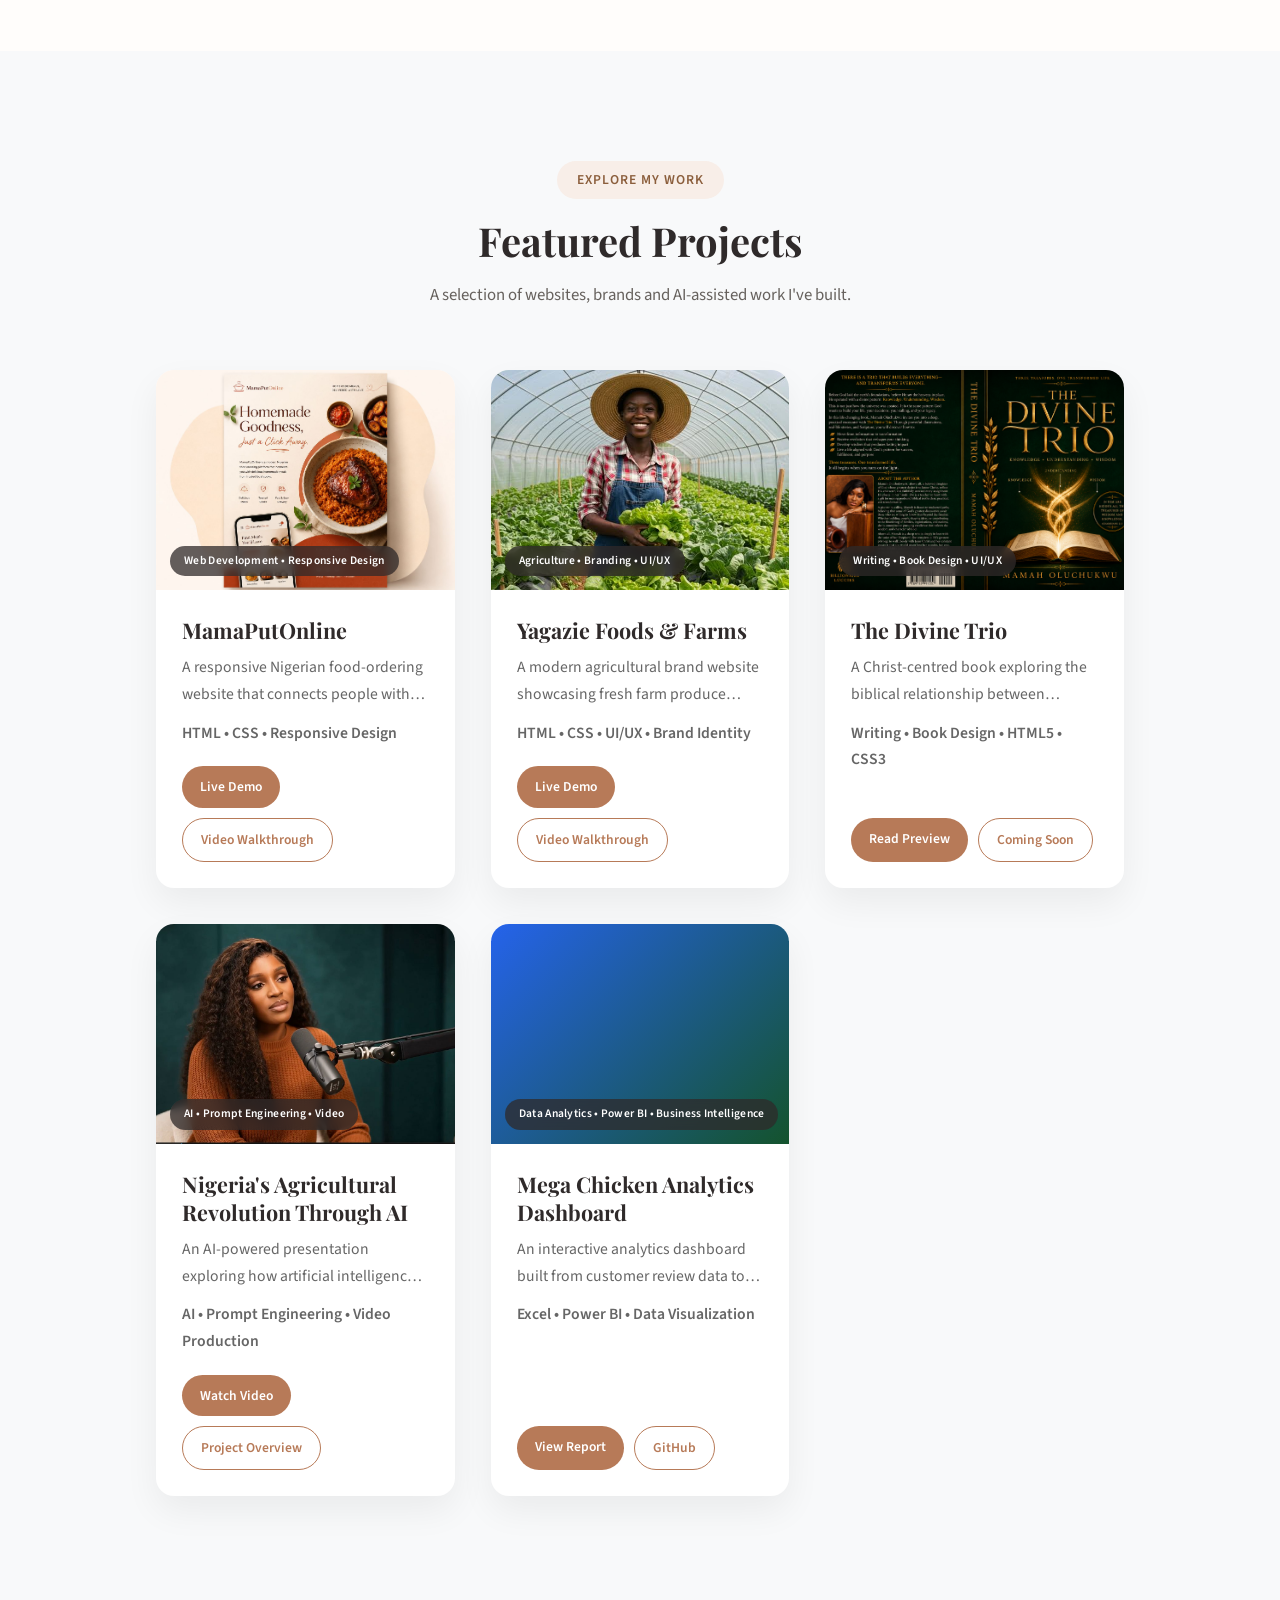
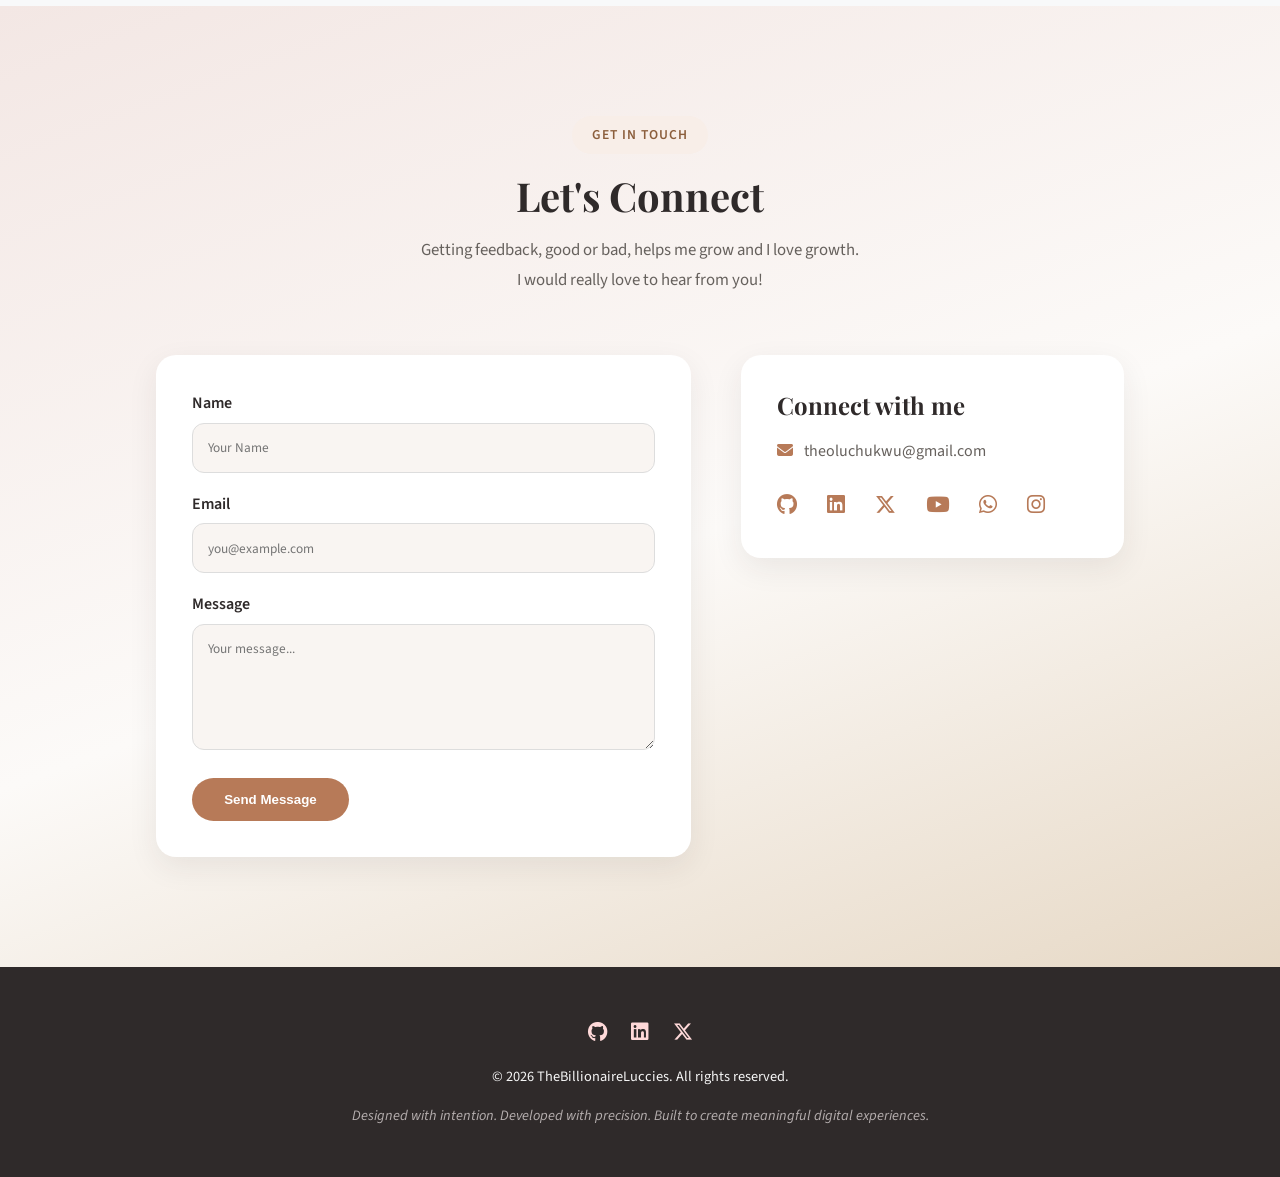
==== commit 076876fe: "Remove duplicate GitHub and LinkedIn link segments" ====
--- a/index.html
+++ b/index.html
@@ -275,8 +275,8 @@
             <h3>Connect with me</h3>
             <p><i class="fa-solid fa-envelope"></i> theoluchukwu@gmail.com</p>
             <div class="social-links">
-              <a href="https://github.com/billionaireoluchukwu/Personal-project-html" target="_blank" rel="noopener" aria-label="GitHub"><i class="fa-brands fa-github"></i></a>
-              <a href="https://www.linkedin.com/in/mamah-oluchukwu-2964941b4" target="_blank" rel="noopener" aria-label="LinkedIn"><i class="fa-brands fa-linkedin"></i></a>
+              <a href="https://github.com/billionaireoluchukwu" target="_blank" rel="noopener" aria-label="GitHub"><i class="fa-brands fa-github"></i></a>
+              <a href="https://www.linkedin.com/in/mamah-oluchukwu" target="_blank" rel="noopener" aria-label="LinkedIn"><i class="fa-brands fa-linkedin"></i></a>
               <a href="https://x.com/lulubillionaire" target="_blank" rel="noopener" aria-label="Twitter"><i class="fa-brands fa-x-twitter"></i></a>
               <a href="https://www.youtube.com/channel/UCu3aQL89FreLhvyXMSG5UYQ" target="_blank" rel="noopener" aria-label="YouTube"><i class="fa-brands fa-youtube"></i></a>
 <a href="https://wa.me/2347080882319" target="_blank" rel="noopener" aria-label="WhatsApp"><i class="fa-brands fa-whatsapp"></i></a>
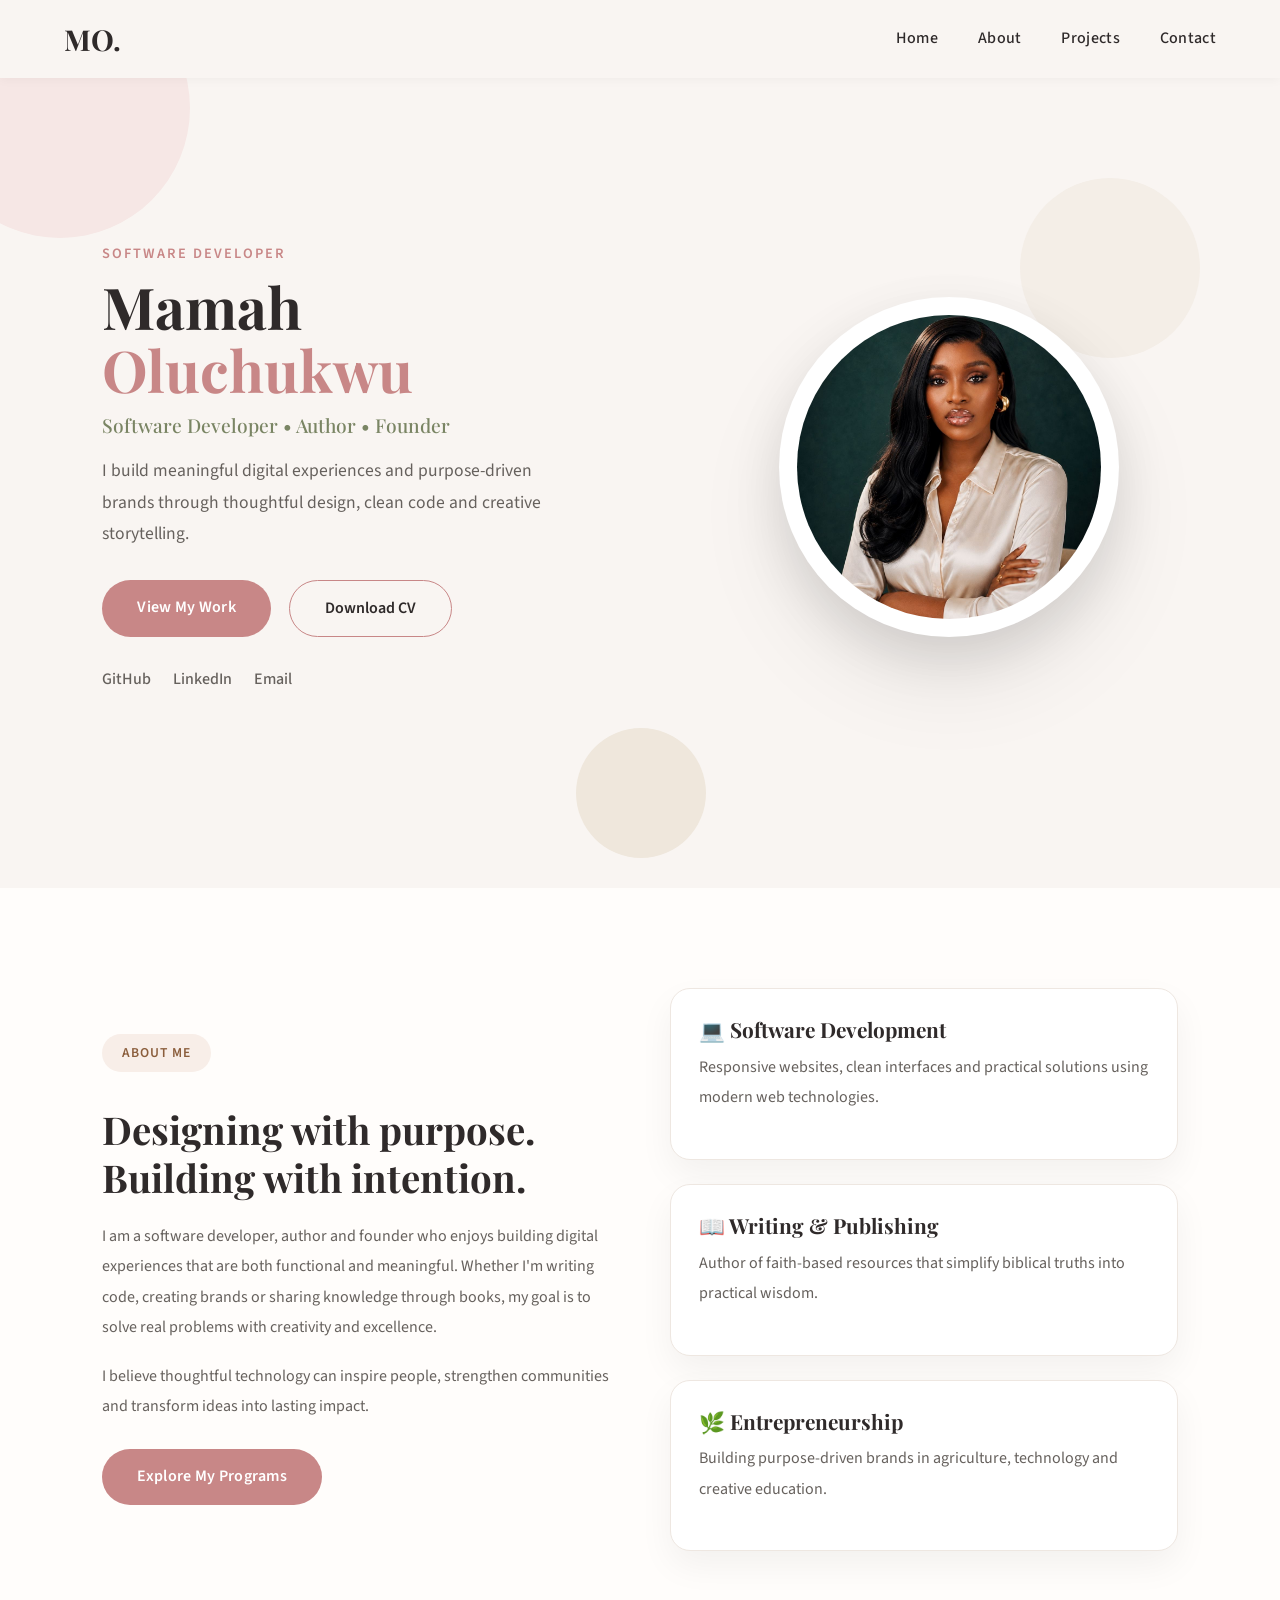
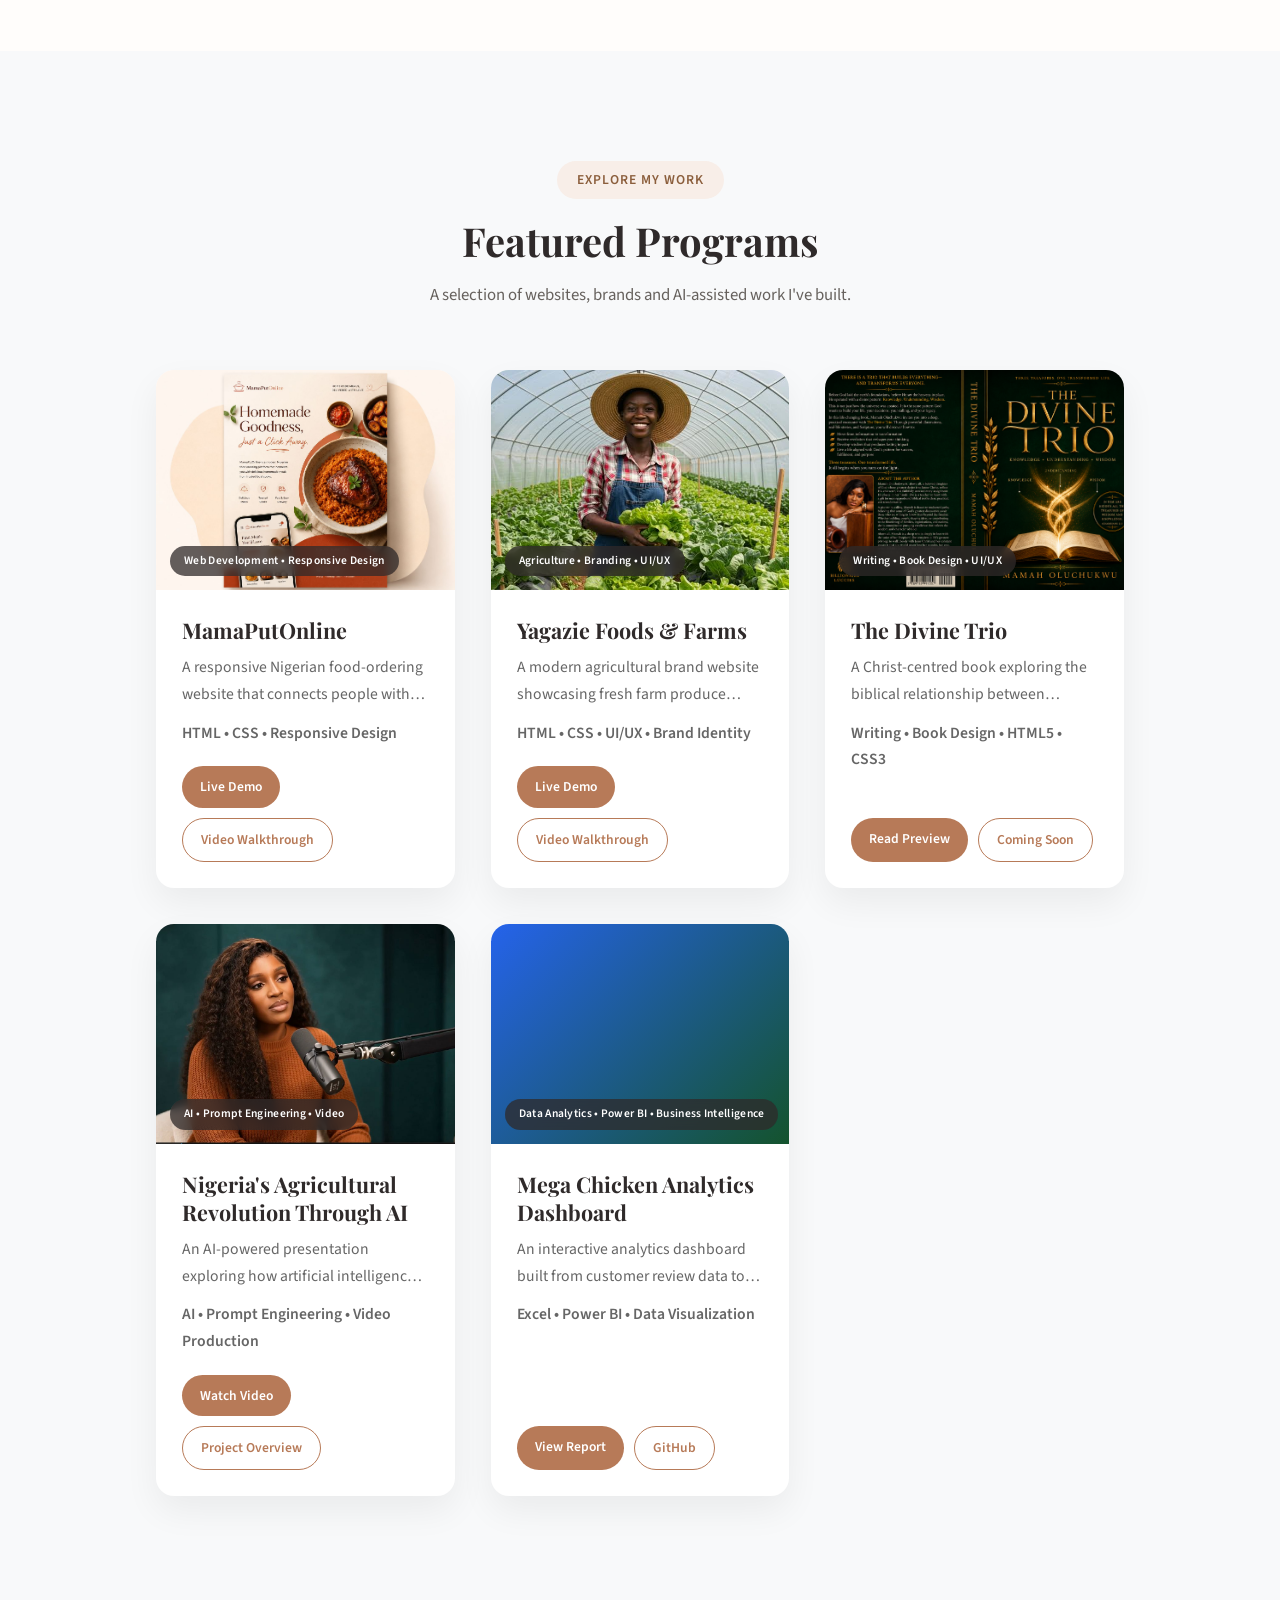
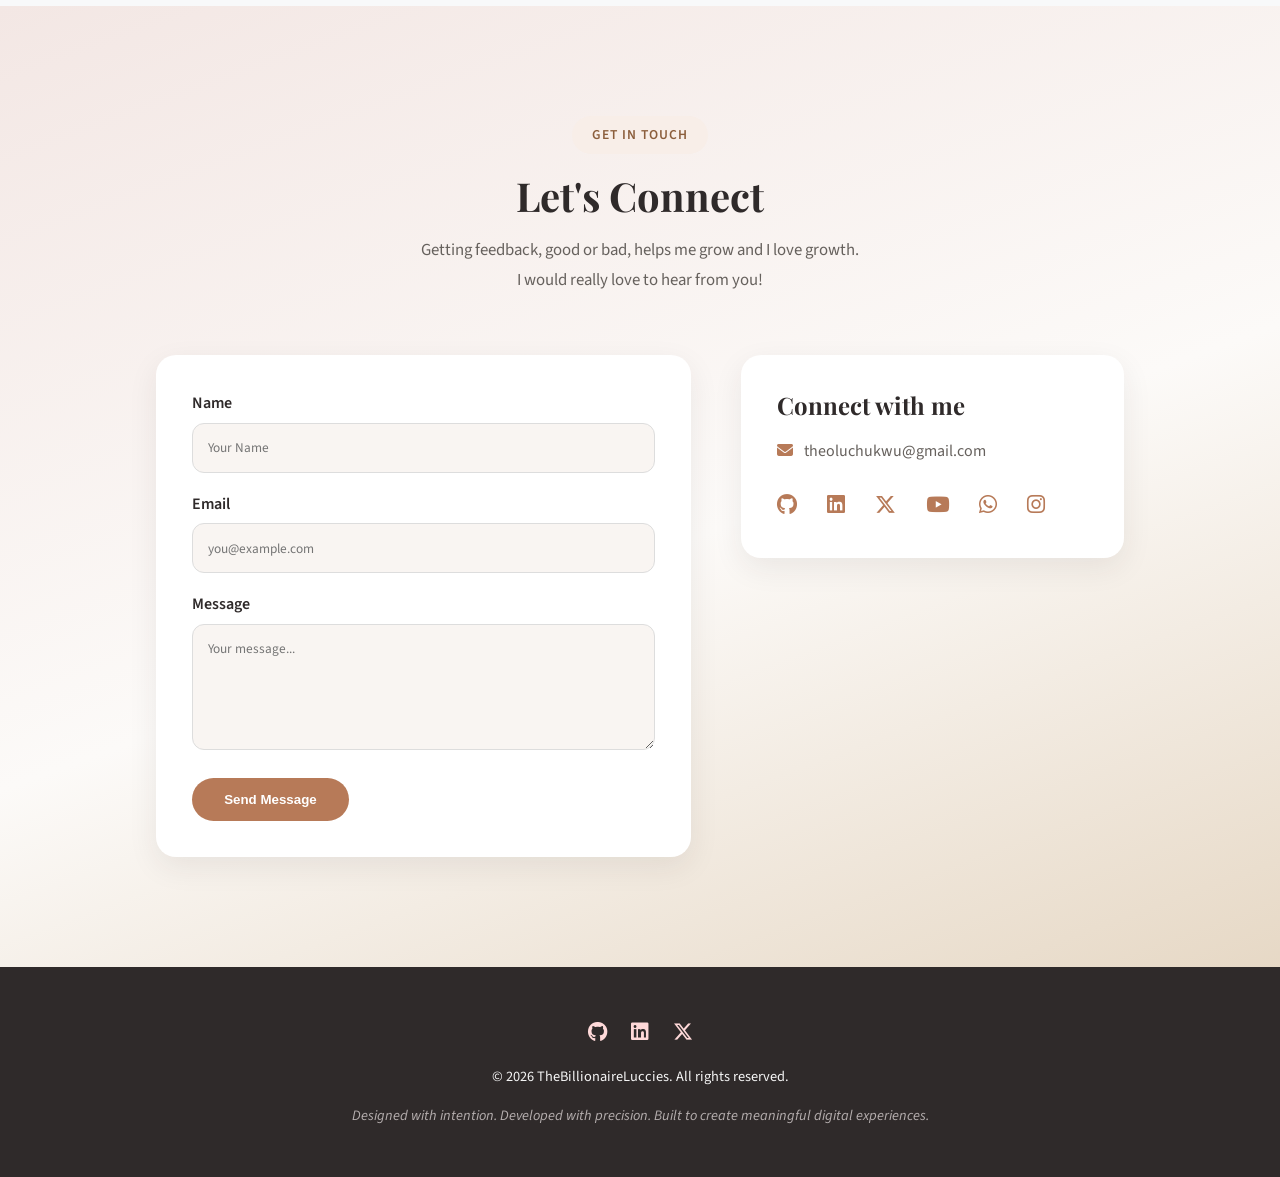
==== commit 70e8fe32: "Rename Projects to Programs in nav and heading" ====
--- a/index.html
+++ b/index.html
@@ -102,7 +102,7 @@
             communities and transform ideas into lasting impact.
           </p>
 
-          <a href="#projects" class="primary-btn">Explore My Projects</a>
+          <a href="#projects" class="primary-btn">Explore My Programs</a>
         </div>
 
         <div class="about-cards">
@@ -131,7 +131,7 @@
 
         <div class="section-heading">
           <span class="section-tag">Explore My Work</span>
-          <h2>Featured Projects</h2>
+          <h2>Featured Programs</h2>
           <p>A selection of websites, brands and AI-assisted work I've built.</p>
         </div>
 
